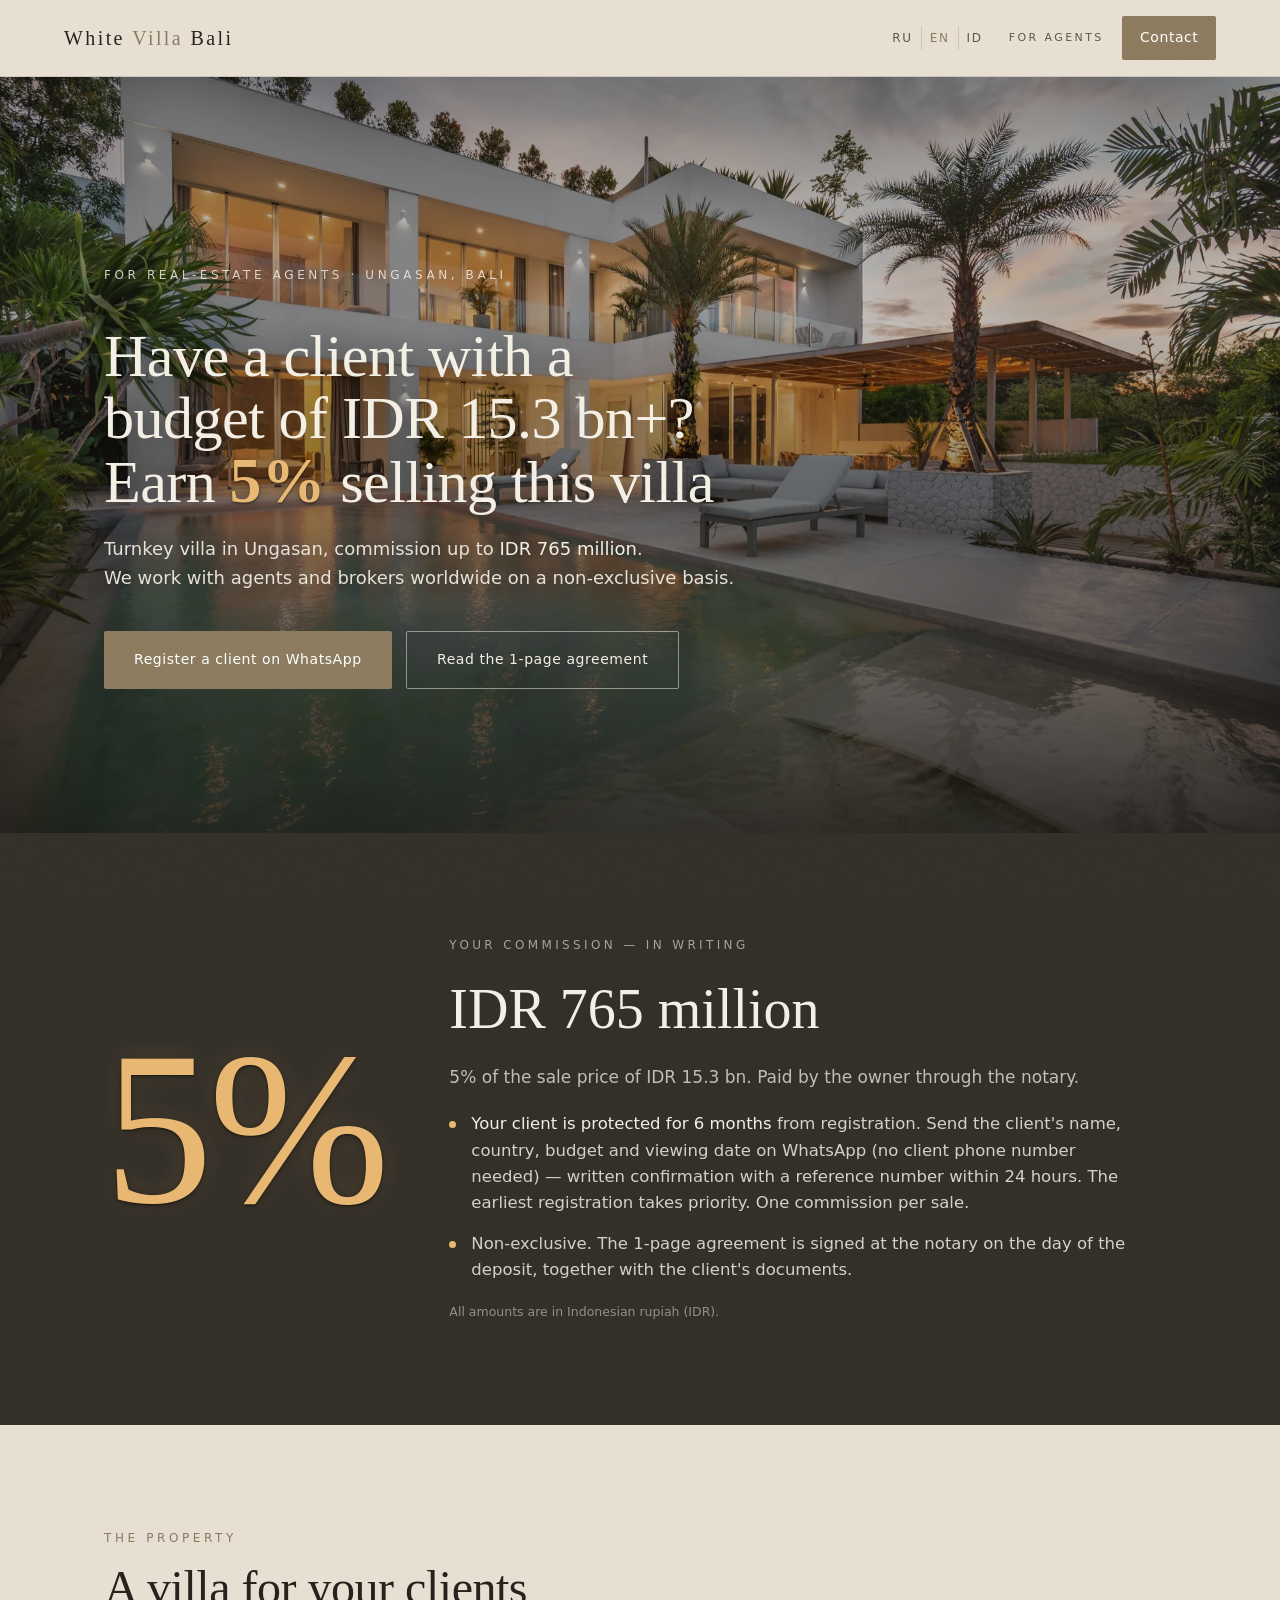
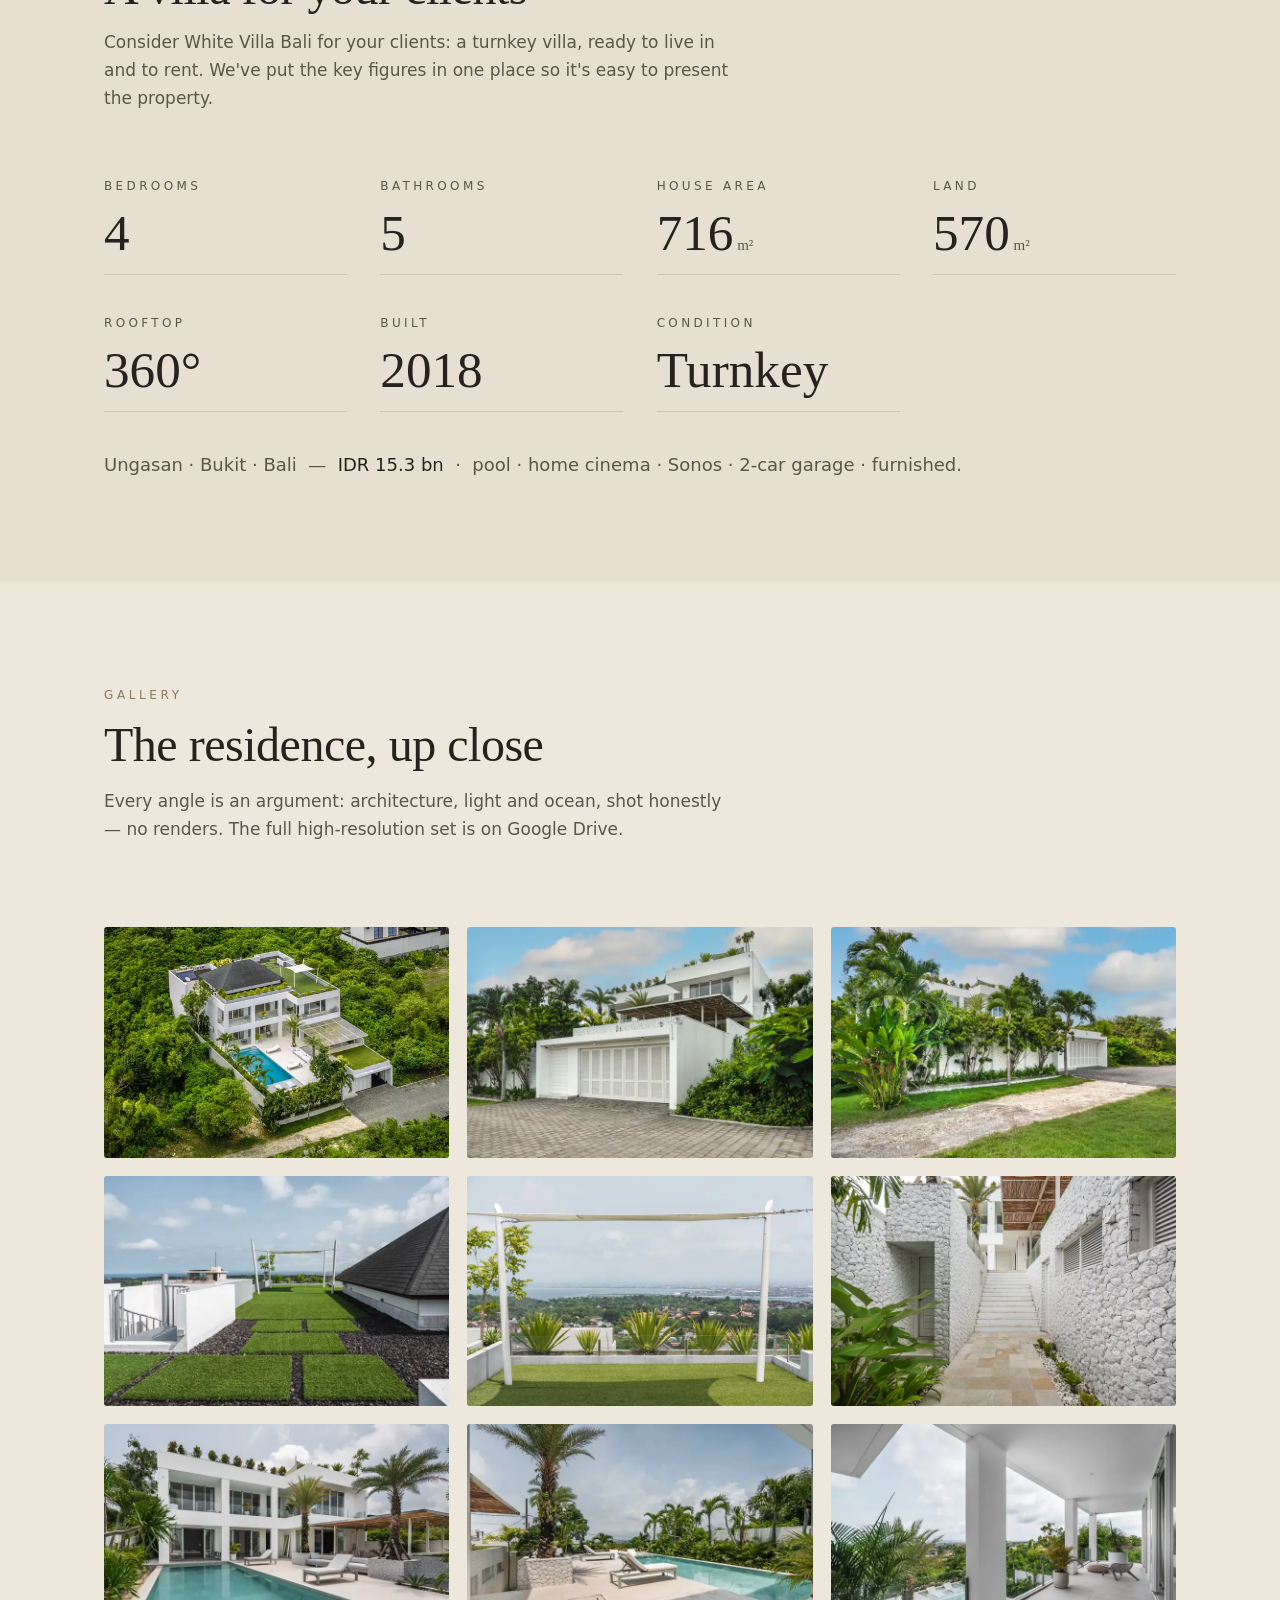
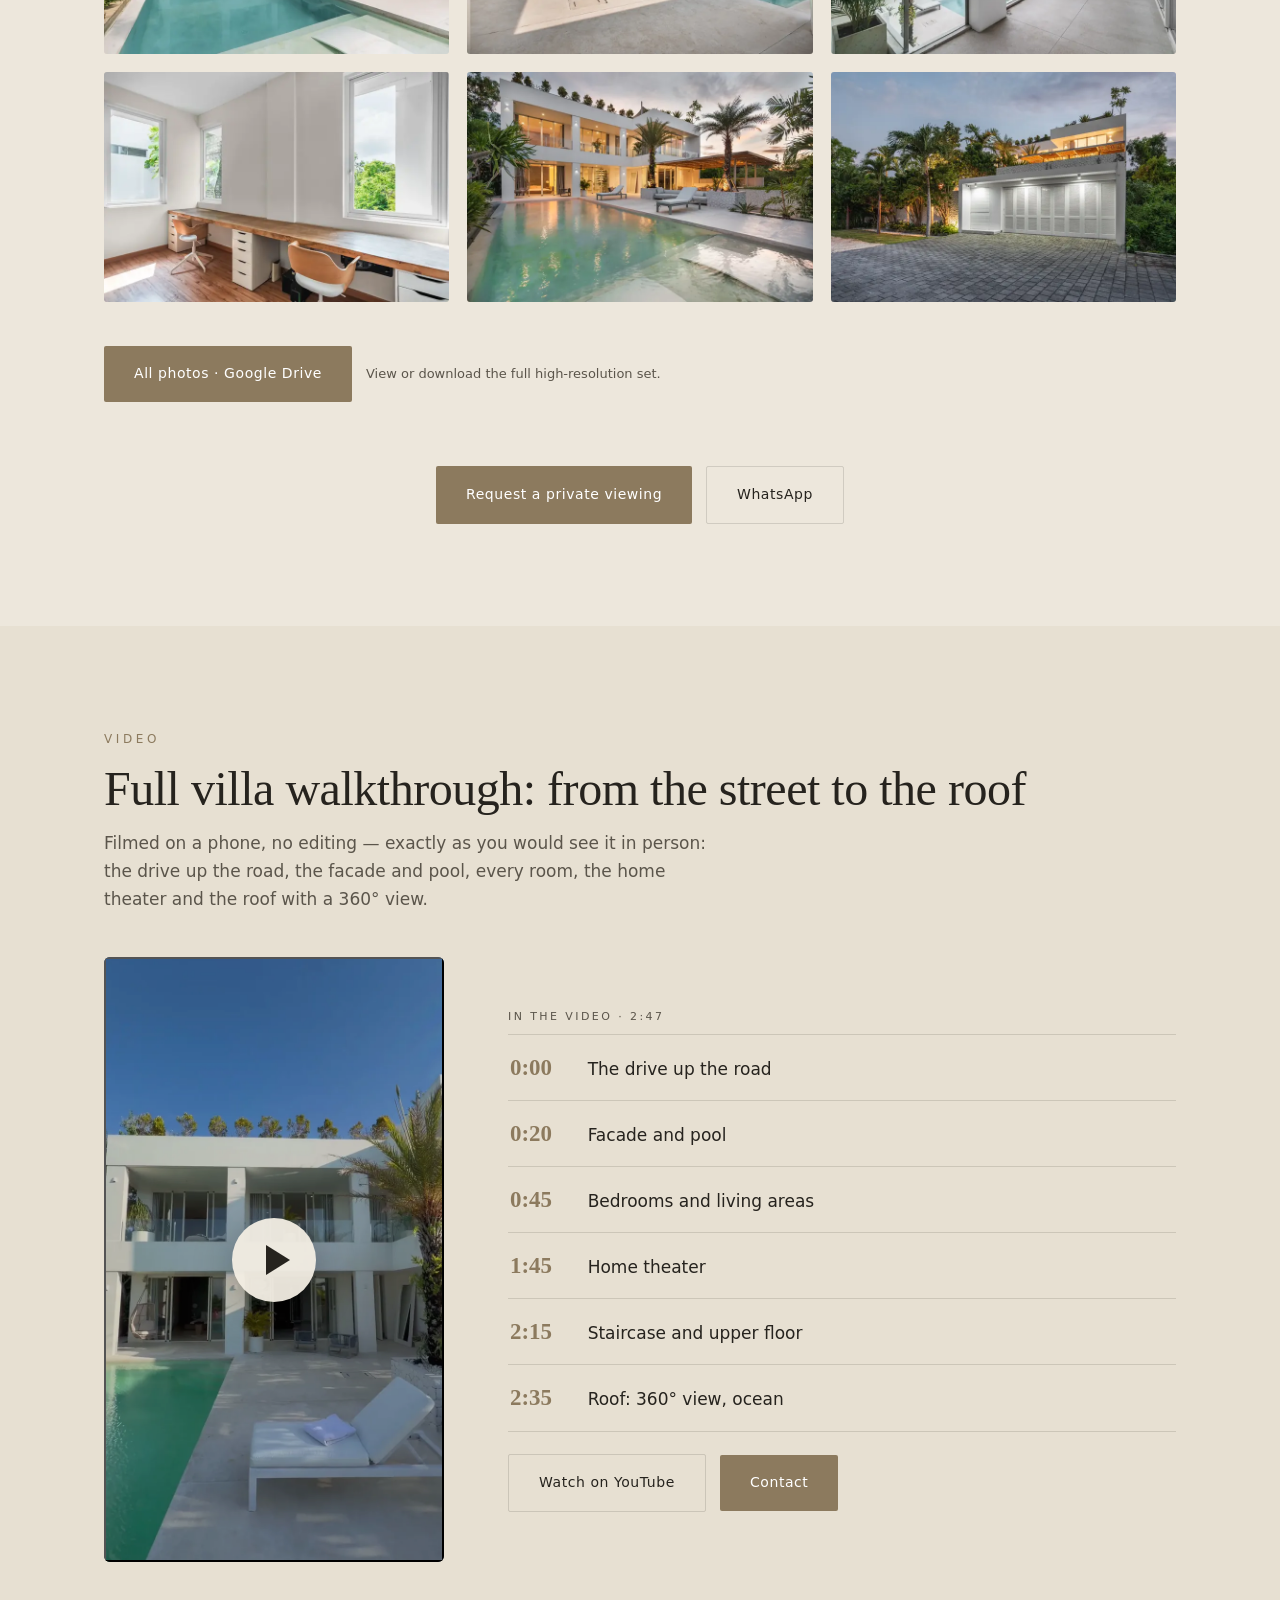
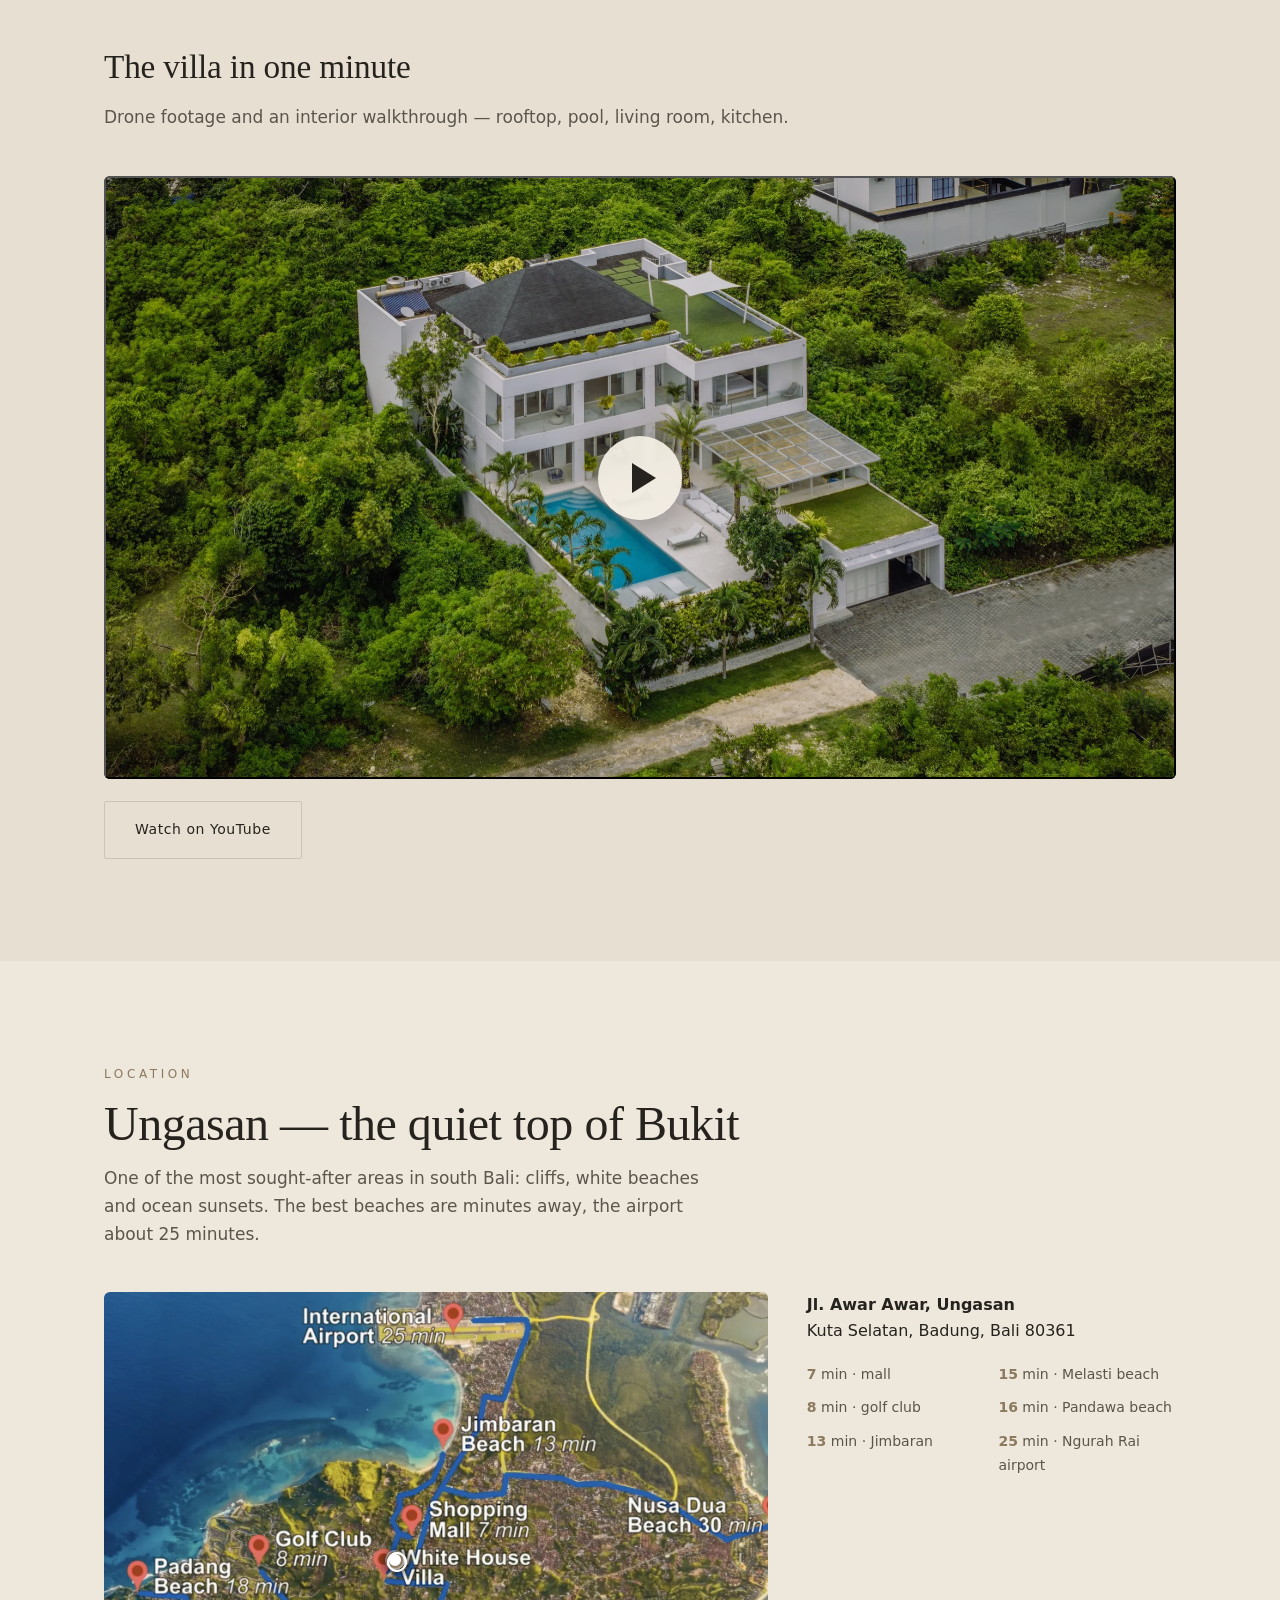
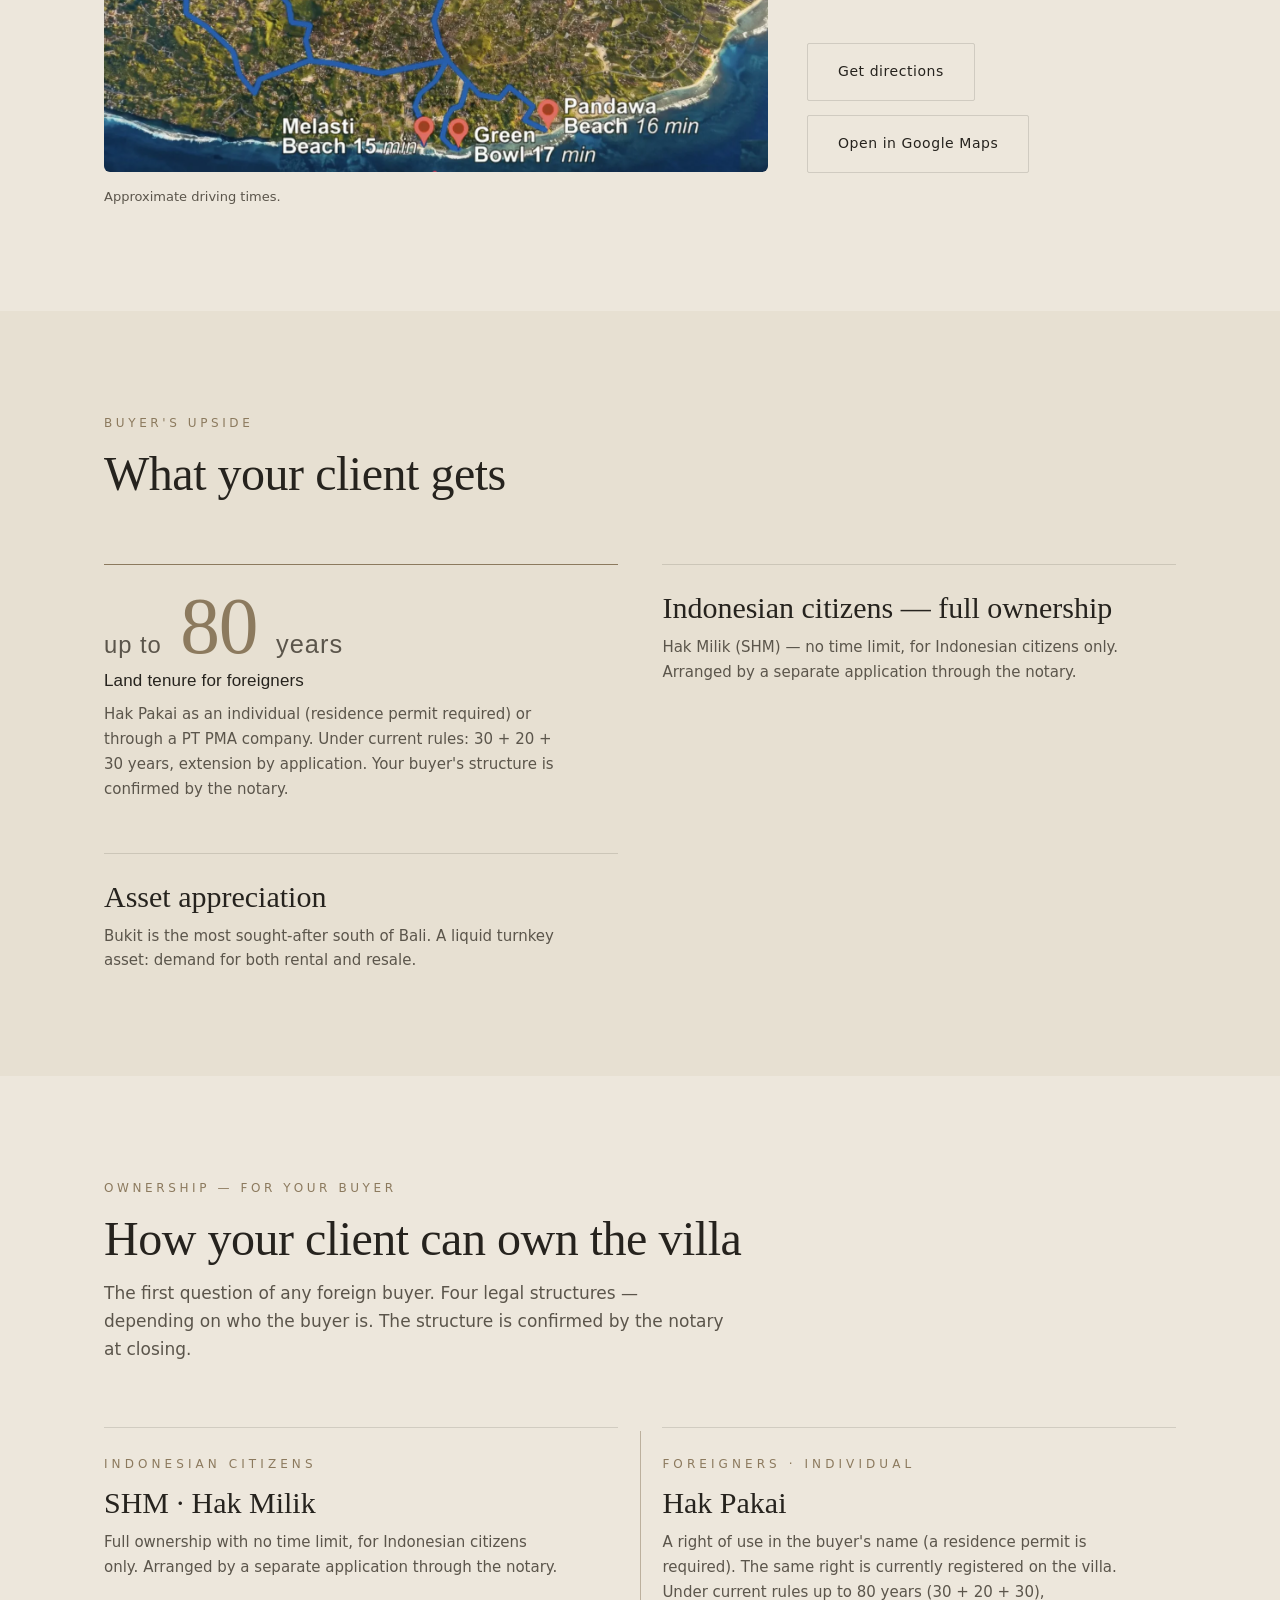
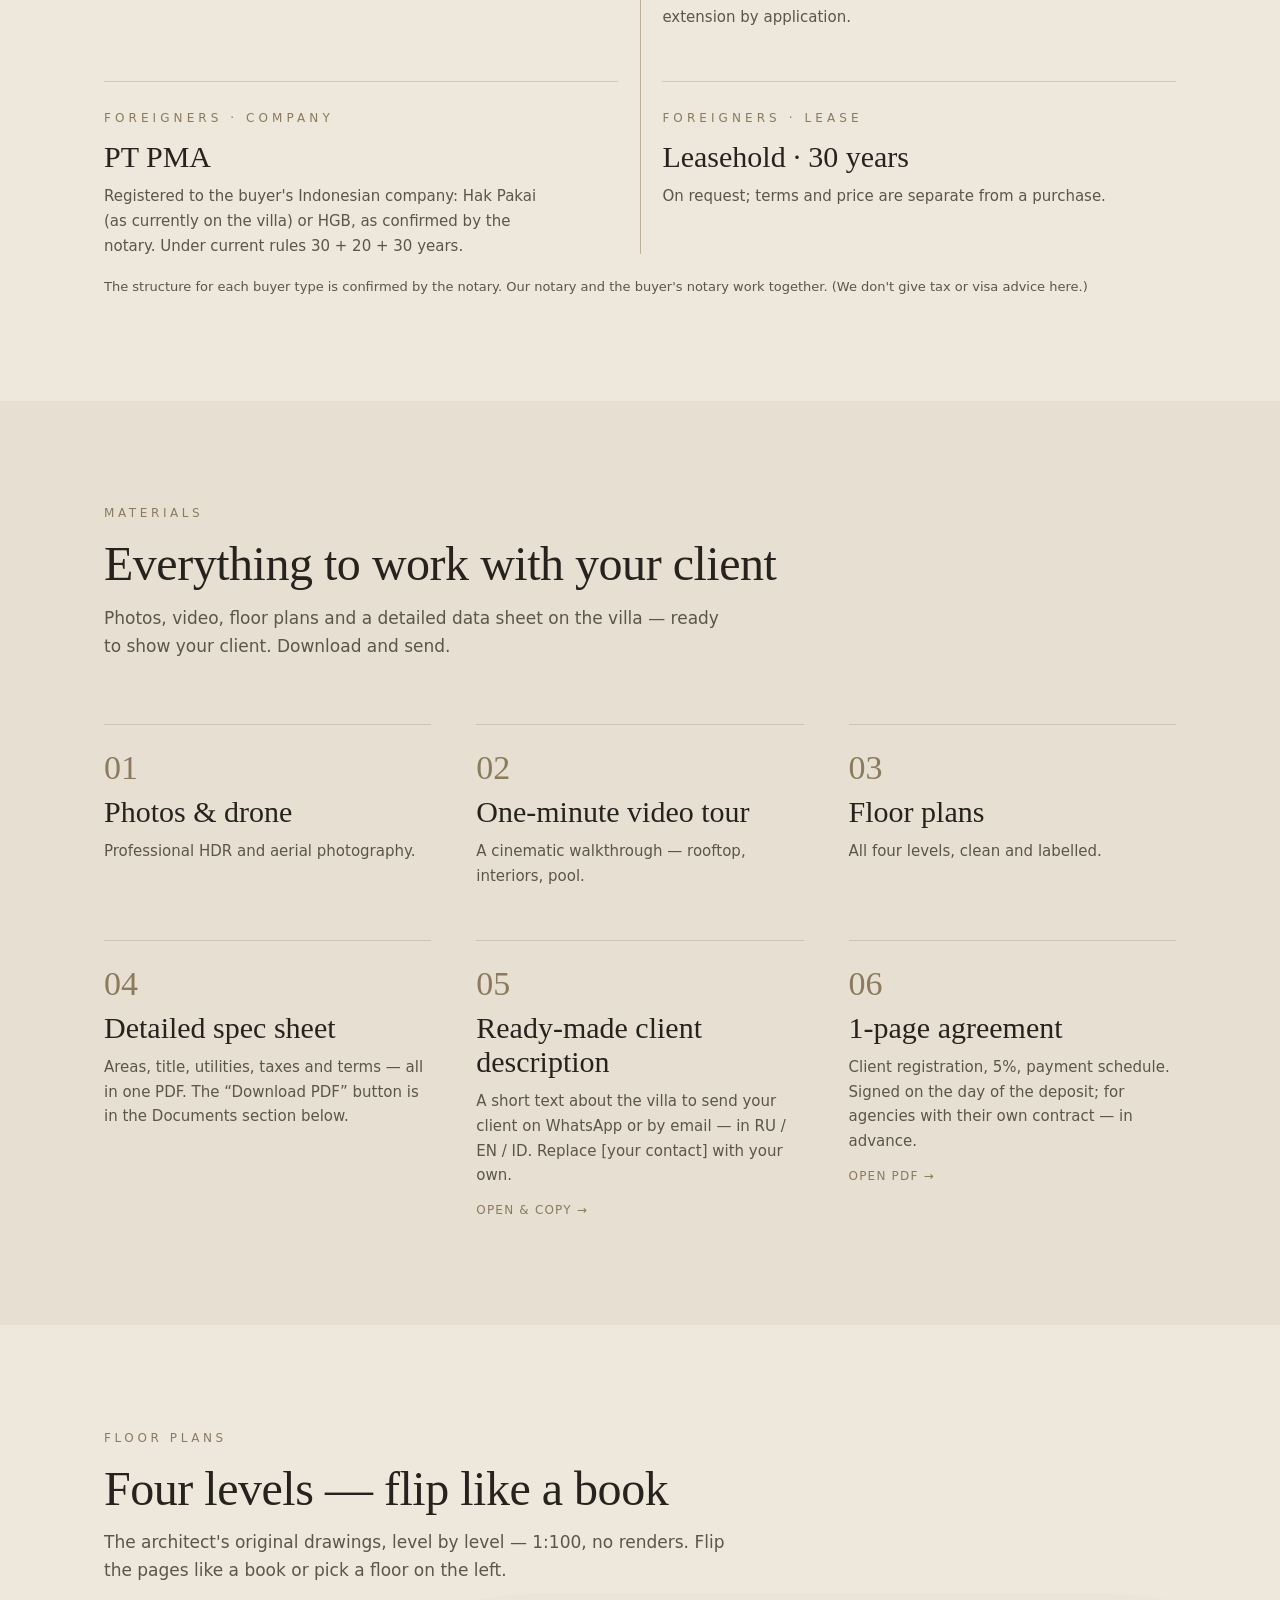
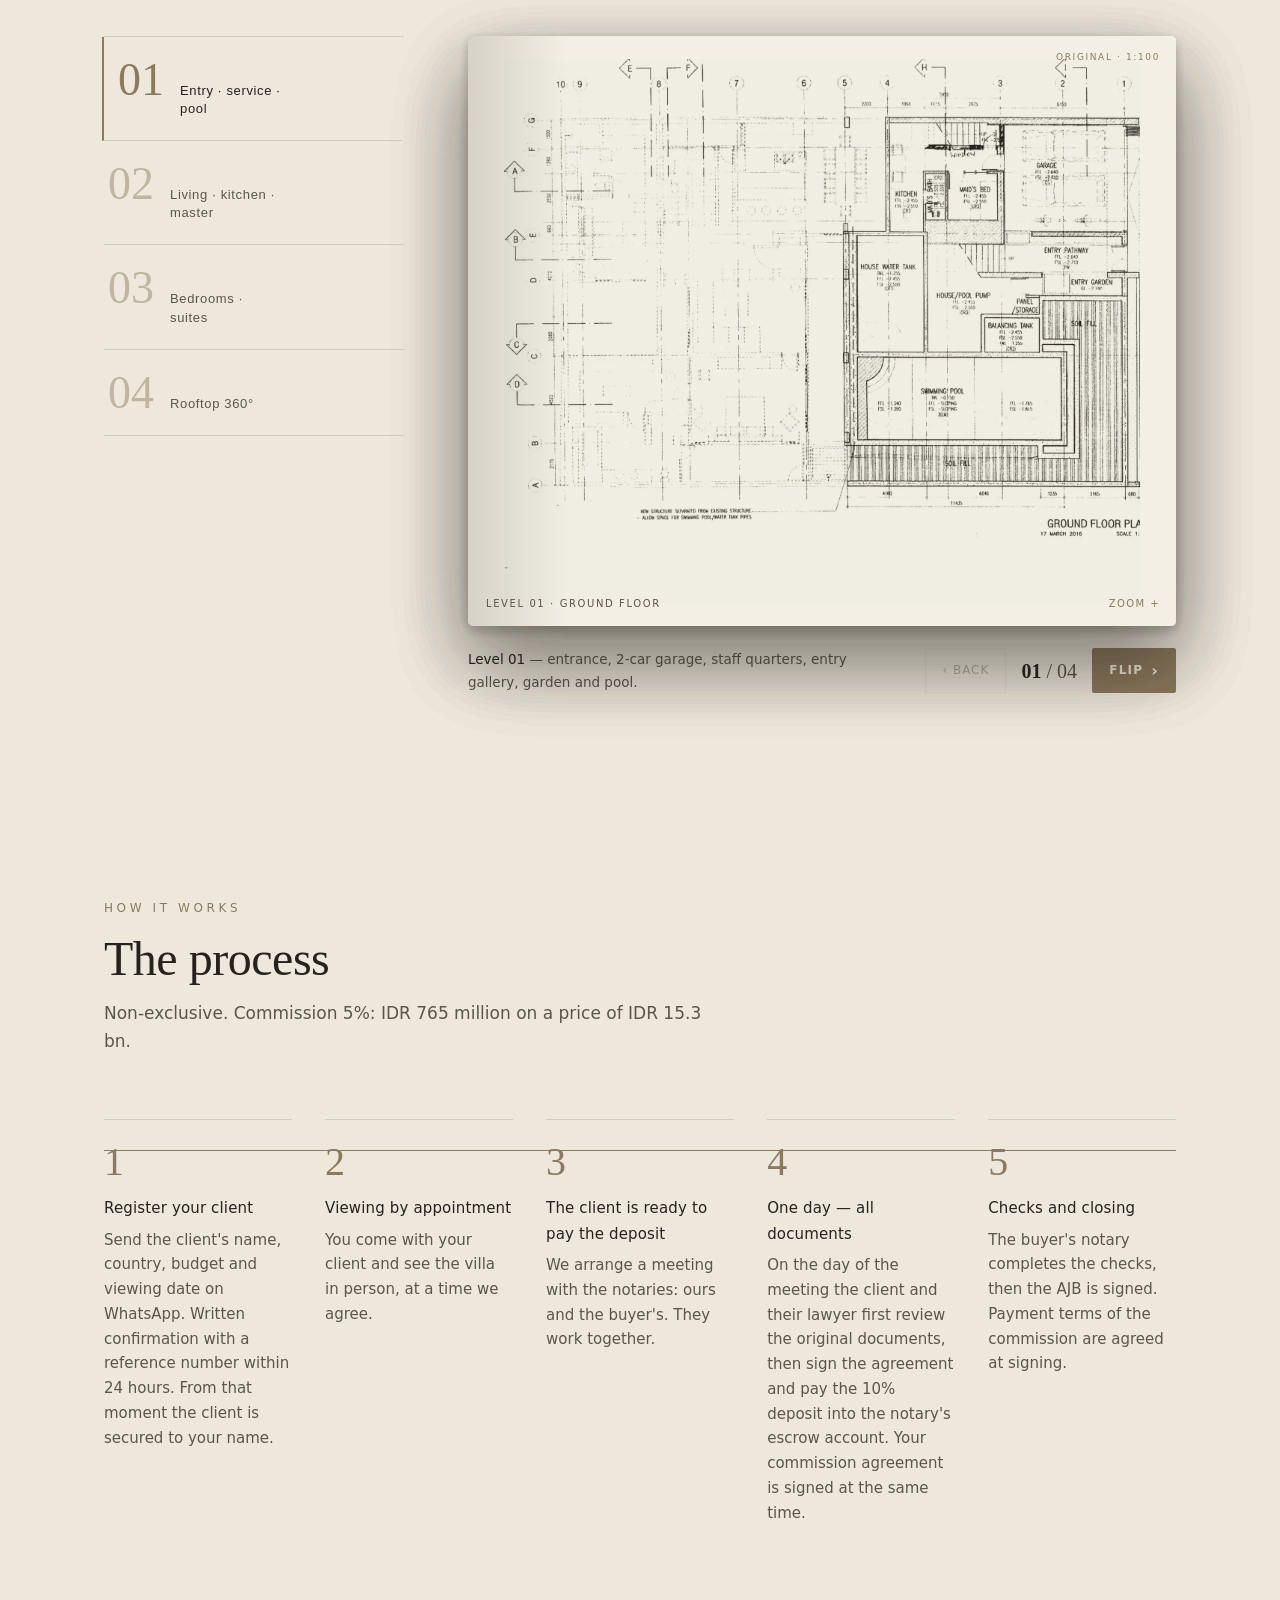
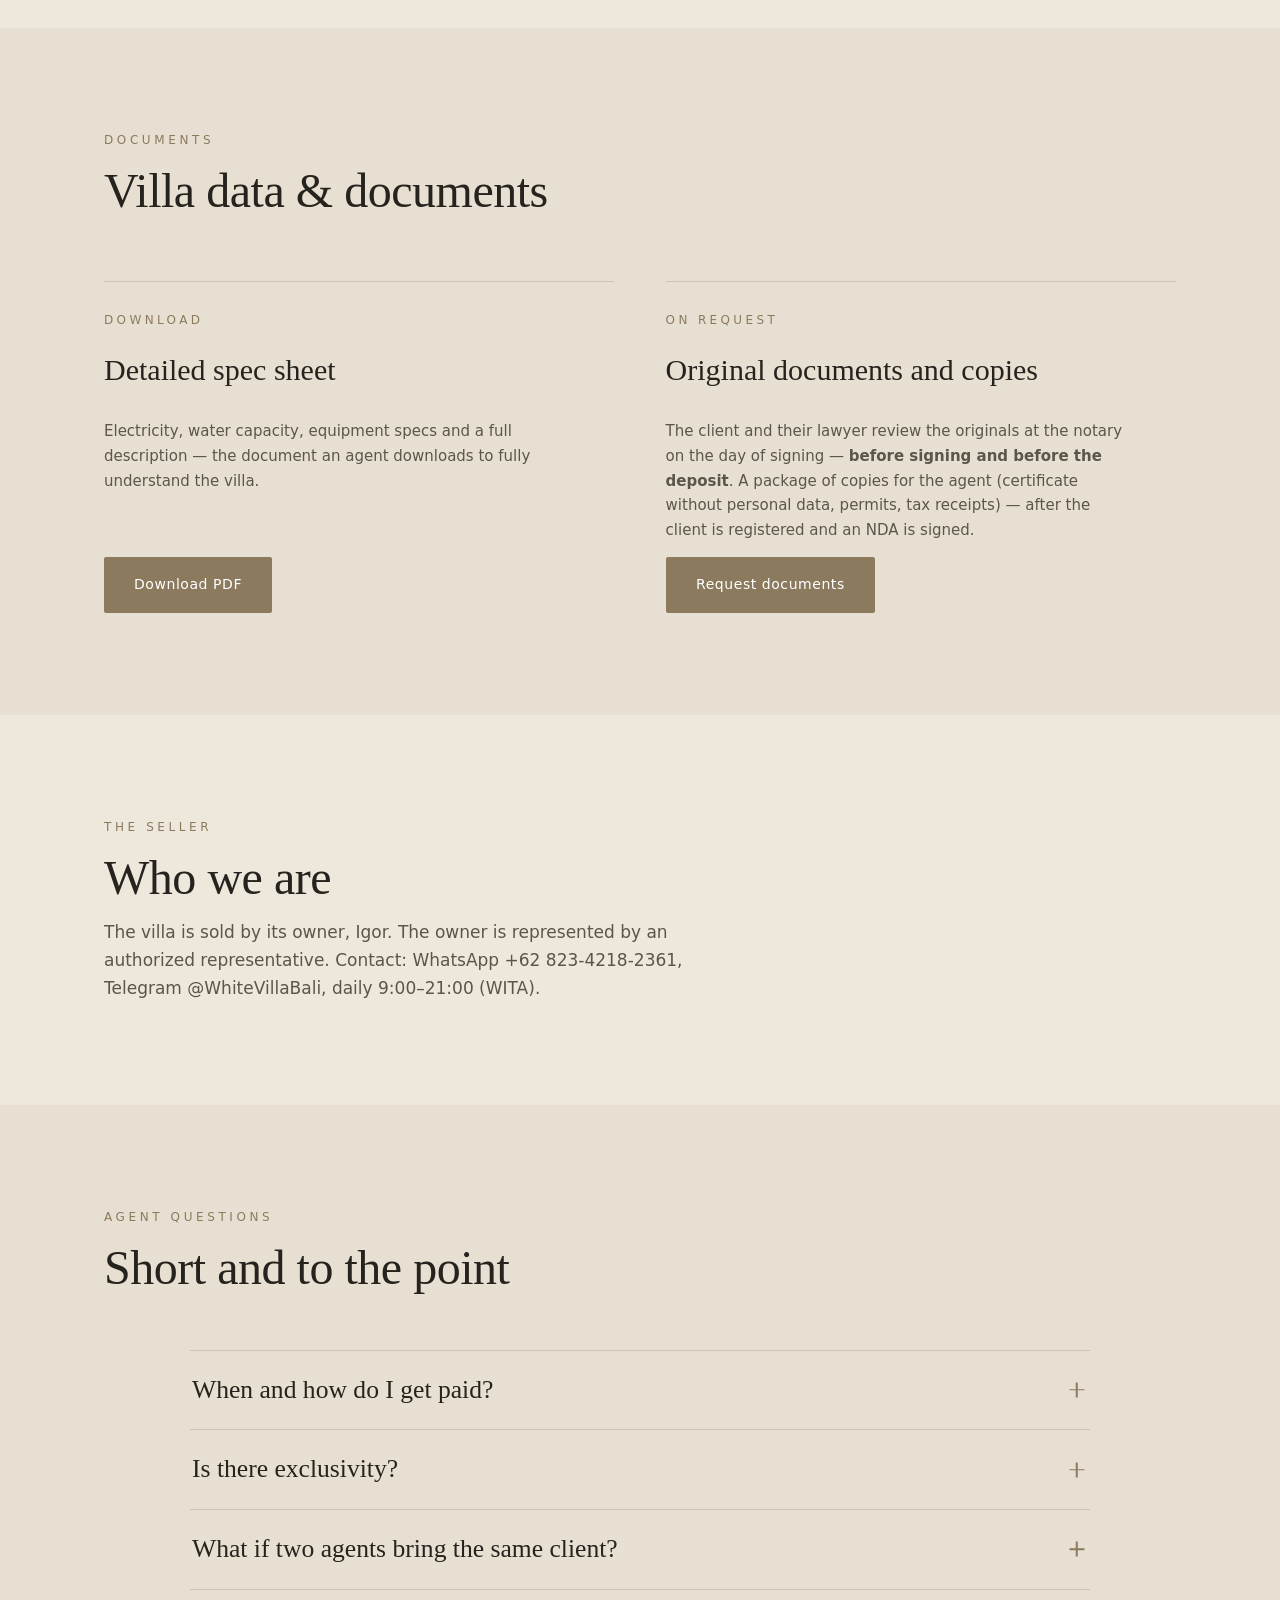
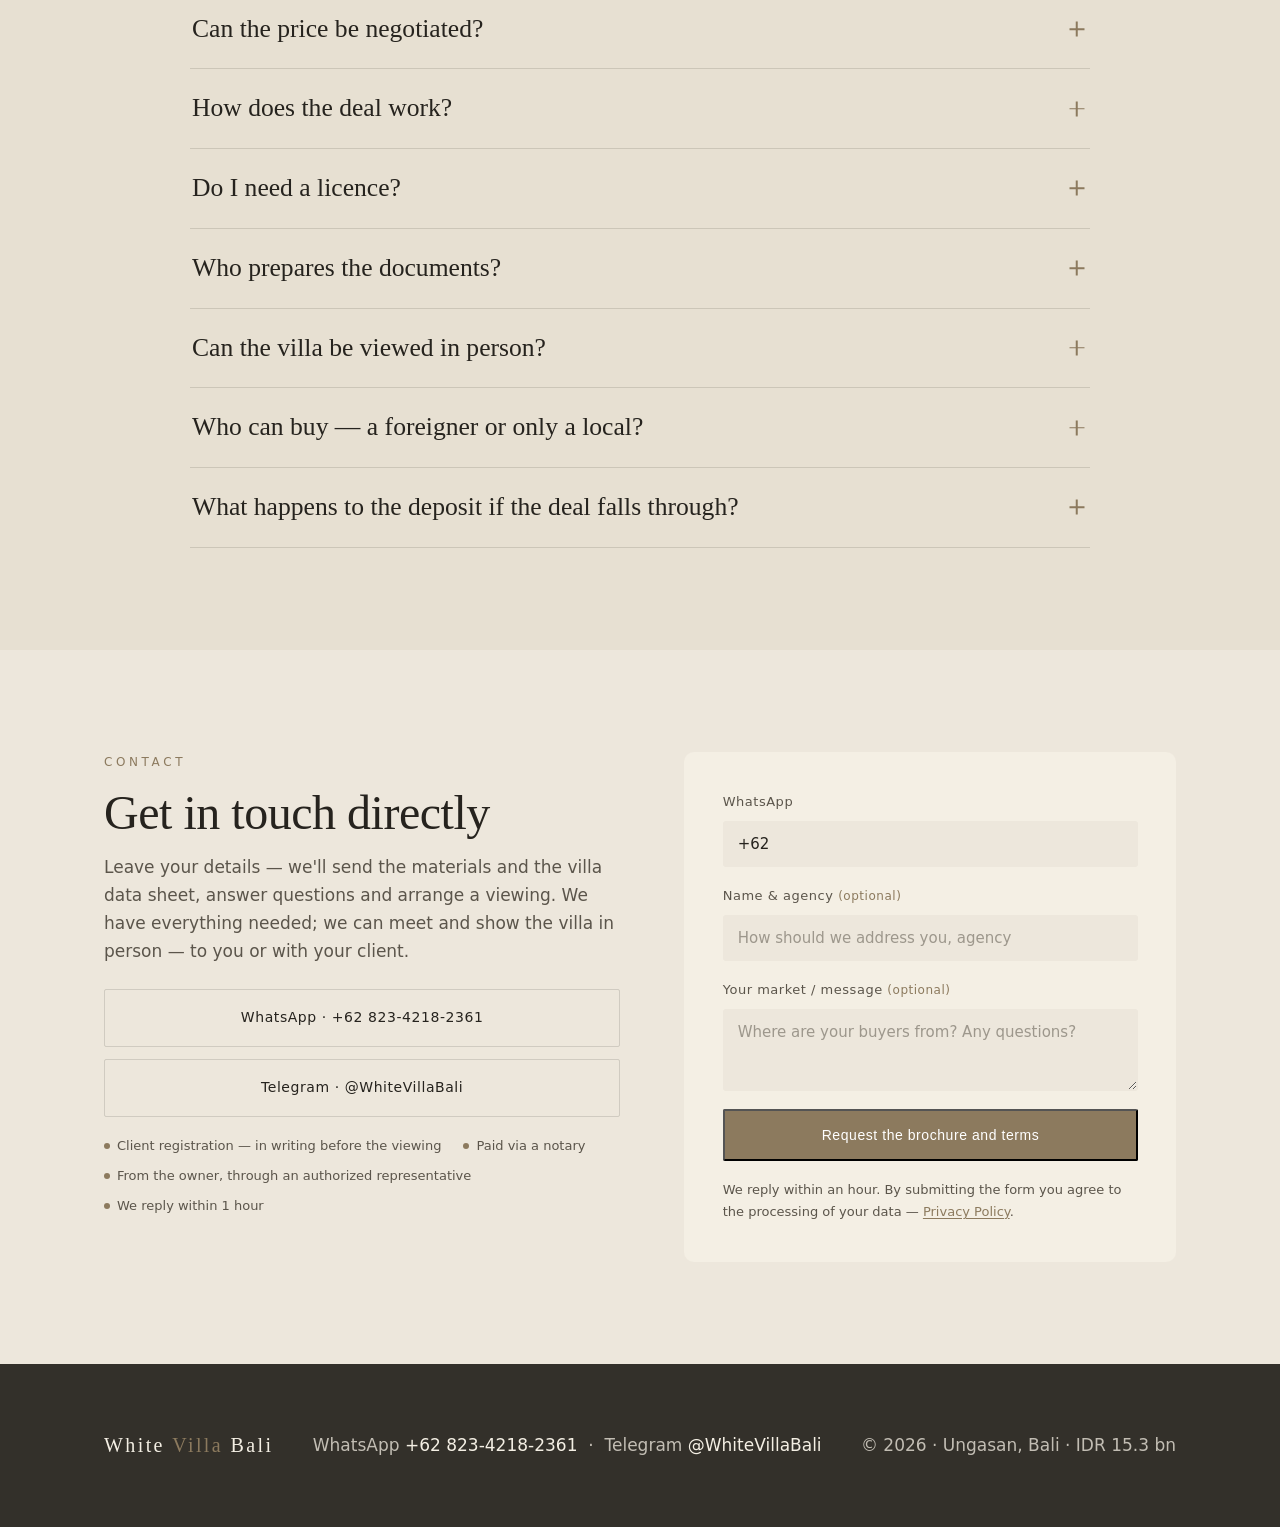
==== index.html @ 6b591502 "Add files via upload" ====
<!DOCTYPE html>
<html lang="en">
<head>
<meta charset="UTF-8" />
<meta name="viewport" content="width=device-width, initial-scale=1, viewport-fit=cover" />
<meta http-equiv="Content-Security-Policy" content="default-src 'self'; script-src 'self' 'unsafe-inline' https://cdn.jsdelivr.net https://www.googletagmanager.com https://mc.yandex.ru https://connect.facebook.net; style-src 'self' 'unsafe-inline' https://fonts.googleapis.com https://cdn.jsdelivr.net; font-src 'self' https://fonts.gstatic.com; img-src 'self' data: https:; connect-src 'self' https://mc.yandex.ru https://mc.yandex.com wss://mc.yandex.ru wss://mc.yandex.com https://*.google-analytics.com https://*.analytics.google.com https://analytics.google.com https://www.google.com https://www.googletagmanager.com https://www.facebook.com https://wvb-relay.vercel.app; frame-src https://www.youtube-nocookie.com https://mc.yandex.ru https://mc.yandex.com; base-uri 'self'; form-action 'self'; object-src 'none'" />
<meta name="referrer" content="strict-origin-when-cross-origin" />
<title>White Villa Bali · for agents · 5% commission</title>
<meta name="description" content="Turnkey 4-bedroom villa in Ungasan, Bali — IDR 15.3 bn. 5% commission = IDR 765 million, paid by the owner through the notary. Register your client on WhatsApp — written confirmation within 24 hours." />
<link rel="canonical" href="https://partner.whitevillabali.com/" />
<meta name="yandex-verification" content="a71eadc0da280c7f" />
<meta property="og:type" content="website" />
<meta property="og:site_name" content="White Villa Bali" />
<meta property="og:title" content="White Villa Bali · for agents · 5% commission" />
<meta property="og:description" content="Turnkey 4-bedroom villa in Ungasan, Bali — IDR 15.3 bn. 5% commission = IDR 765 million, paid by the owner through the notary. Register your client on WhatsApp — written confirmation within 24 hours." />
<meta property="og:image" content="https://partner.whitevillabali.com/assets/img/og-agents-en.jpg" />
<meta property="og:image:width" content="1200" />
<meta property="og:image:height" content="630" />
<meta property="og:locale" content="en_US" />
<meta property="og:url" content="https://partner.whitevillabali.com/" />
<meta name="theme-color" content="#26231E" />
<link rel="icon" type="image/png" sizes="32x32" href="/assets/img/favicon.png?v=20260622" />
<link rel="apple-touch-icon" href="/assets/img/apple-touch-icon.png?v=20260622" />
<link rel="preconnect" href="https://fonts.googleapis.com" />
<link rel="preconnect" href="https://fonts.gstatic.com" crossorigin />
<link href="https://fonts.googleapis.com/css2?family=Cormorant:wght@300;400;500&family=Work+Sans:wght@300;400;500&display=swap" rel="stylesheet" />
<link rel="stylesheet" href="/assets/css/style.css?v=20260624d" />
<link rel="stylesheet" href="https://cdn.jsdelivr.net/npm/intl-tel-input@23.8.0/build/css/intlTelInput.min.css" integrity="sha384-15PvEpDxKSzR+s0B7c+AAR5NxVUcF3z4EZ3bcceaDtYOZ86fzY7jpZMd0li/upRS" crossorigin="anonymous" />
<script src="https://cdn.jsdelivr.net/npm/intl-tel-input@23.8.0/build/js/intlTelInput.min.js" integrity="sha384-+xPvRWtN0ducJOKisU1x3fti8rlWtMouPf9eL+gVjk0mThDa9urC+Oov1gAGiX+u" crossorigin="anonymous"></script>
<style>
  /* ===== Agents page — built on the site's Bali Stone tokens ===== */
  .ag-top{position:sticky;top:0;z-index:40;display:flex;align-items:center;justify-content:space-between;
    padding:16px var(--pad);background:rgba(231,224,210,.86);backdrop-filter:blur(10px);border-bottom:1px solid var(--line)}
  .ag-brand{font-family:"Cormorant",serif;font-size:20px;letter-spacing:.12em;color:var(--ink);text-decoration:none}
  .ag-brand b{color:var(--accent);font-weight:500}
  .ag-tag{font-size:11px;letter-spacing:.22em;text-transform:uppercase;color:var(--ink-soft)}
  .ag-top .btn{padding:10px 18px;min-height:0}

  /* hero */
  .ag-hero{position:relative;min-height:clamp(560px,84vh,820px);display:flex;align-items:flex-end;overflow:hidden}
  .ag-hero__img{position:absolute;inset:0}
  .ag-hero__img img{width:100%;height:100%;object-fit:cover}
  .ag-hero__veil{position:absolute;inset:0;background:linear-gradient(180deg,rgba(18,15,11,.40) 0%,rgba(18,15,11,.26) 32%,rgba(18,15,11,.60) 70%,rgba(18,15,11,.82) 100%)}
  .ag-hero__in{position:relative;max-width:var(--maxw);width:100%;margin:0 auto;padding:0 var(--pad) clamp(40px,6vw,72px)}
  .ag-hero h1{font-family:"Cormorant",serif;font-weight:400;color:var(--hero-ink);line-height:1.02;
    font-size:clamp(38px,6.4vw,86px);margin:.18em 0 .34em;letter-spacing:-.01em;text-shadow:0 2px 30px rgba(0,0,0,.5)}
  .ag-hero h1 em{font-style:normal;color:var(--accent);font-weight:500}
  .ag-hero__sub{color:rgba(244,239,228,.92);max-width:42ch;font-size:clamp(15px,1.5vw,18px);line-height:1.6;
    text-shadow:0 1px 18px rgba(0,0,0,.4)}
  .ag-hero__sub b{color:var(--hero-ink);font-weight:500}
  .ag-cta{display:flex;gap:14px;flex-wrap:wrap;margin-top:clamp(26px,3vw,38px)}

  /* section heads */
  .ag-head{max-width:var(--maxw);margin:0 auto;padding:0 var(--pad)}
  .ag-h2{font-family:"Cormorant",serif;font-weight:400;font-size:clamp(28px,3.8vw,48px);color:var(--ink);
    line-height:1.08;margin:.3em 0 0}
  .ag-lead{color:var(--ink-soft);max-width:60ch;font-size:clamp(15px,1.4vw,17px);line-height:1.6;margin-top:14px}

  /* commission feature */
  .ag-comm{background:var(--primary);color:var(--hero-ink)}
  .ag-comm .wrap{display:grid;grid-template-columns:auto 1fr;gap:clamp(26px,5vw,72px);align-items:center}
  .ag-comm__num{font-family:"Cormorant",serif;font-weight:500;color:#E8B873;
    font-size:clamp(110px,17vw,230px);line-height:.86;letter-spacing:-.02em;
    text-shadow:0 1px 2px rgba(0,0,0,.55),0 2px 14px rgba(0,0,0,.45),0 0 22px rgba(214,160,94,.3)}
  .ag-comm__k{font-size:11px;letter-spacing:.26em;text-transform:uppercase;color:rgba(244,239,228,.6)}
  .ag-comm__big{font-family:"Cormorant",serif;font-size:clamp(30px,4.4vw,56px);margin:.12em 0 .1em;color:var(--hero-ink)}
  .ag-comm__sub{color:rgba(244,239,228,.74);max-width:46ch;line-height:1.6;font-size:clamp(14px,1.4vw,17px)}
  .ag-comm__sub b{color:var(--accent)}

  /* spec — editorial stat row (no boxes, only hairlines) */
  .ag-spec{display:grid;grid-template-columns:repeat(4,1fr);gap:clamp(26px,3vw,46px) clamp(22px,2.6vw,44px);
    margin-top:clamp(40px,5vw,64px);background:none;border:0}
  .ag-spec div{background:none;padding:0 0 16px;border-bottom:1px solid var(--line)}
  .ag-spec dt{font-size:11px;letter-spacing:.2em;text-transform:uppercase;color:var(--ink-soft)}
  .ag-spec dd{font-family:"Cormorant",serif;font-weight:300;font-size:clamp(34px,4vw,54px);color:var(--ink);margin:10px 0 0;line-height:1}
  .ag-spec dd small{font-size:15px;color:var(--ink-soft)}
  .ag-price{margin-top:clamp(26px,3vw,40px);font-size:clamp(15px,1.5vw,18px);color:var(--ink-soft);line-height:1.65}
  .ag-price b{color:var(--ink);font-weight:500}
  .ag-grid--3{grid-template-columns:repeat(3,1fr)}
  .ag-comm__num,.ag-comm__big,.ag-spec dd,.ag-price,.ag-loc__near,.ag-step .s,.ag-card .n{font-variant-numeric:tabular-nums}

  /* gallery / video / location */
  .ag-gallery{display:grid;grid-template-columns:repeat(4,1fr);gap:10px;margin-top:clamp(28px,4vw,44px)}
  .ag-gallery img{width:100%;aspect-ratio:4/3;object-fit:cover;border-radius:4px;display:block}
  .ag-video{position:relative;display:block;margin-top:clamp(28px,4vw,44px);border-radius:6px;overflow:hidden;aspect-ratio:16/9}
  .ag-video img{width:100%;height:100%;object-fit:cover;display:block}
  .ag-video iframe{width:100%;height:100%;display:block;border:0}
  .ag-video__play{position:absolute;inset:0;display:flex;align-items:center;justify-content:center;background:rgba(18,15,11,.18);transition:background .3s}
  .ag-video:hover .ag-video__play{background:rgba(18,15,11,.32)}
  .ag-video__play>span{width:84px;height:84px;border-radius:50%;background:rgba(244,239,228,.94);display:flex;align-items:center;justify-content:center;box-shadow:0 10px 40px rgba(0,0,0,.3)}
  .ag-video__play>span::after{content:"";border-left:24px solid var(--ink);border-top:15px solid transparent;border-bottom:15px solid transparent;margin-left:7px}
  .ag-loc{display:grid;grid-template-columns:1.5fr 1fr;gap:clamp(20px,3vw,40px);margin-top:clamp(28px,4vw,44px);align-items:stretch}
  .ag-loc__map{border-radius:6px;overflow:hidden;min-height:280px}
  .ag-loc__map img{width:100%;height:100%;object-fit:cover;display:block}
  .ag-loc__info{display:flex;flex-direction:column;gap:14px}
  .ag-loc__near{list-style:none;padding:0;margin:0;columns:2;font-size:14px;color:var(--ink-soft)}
  .ag-loc__near li{padding:5px 0}
  .ag-loc__near b{color:var(--accent);font-weight:600}
  .ag-drive{display:flex;gap:14px;flex-wrap:wrap;margin-top:22px;align-items:center}
  .ag-drive .hint{font-size:13px;color:var(--ink-soft)}

  /* why / kit cards — borderless editorial (hairline top-rule + air) */
  .ag-grid{display:grid;grid-template-columns:repeat(2,1fr);gap:clamp(30px,4vw,56px) clamp(28px,3.5vw,52px);margin-top:clamp(40px,5vw,64px)}
  .ag-card{background:none;border:0;border-top:1px solid var(--line);border-radius:0;padding:clamp(20px,2.2vw,26px) 0 0}
  .ag-card h3{font-family:"Cormorant",serif;font-weight:400;font-size:clamp(22px,2.4vw,30px);color:var(--ink);margin:0 0 10px;line-height:1.12;transition:color .25s ease-out}
  .ag-card p{color:var(--ink-soft);line-height:1.65;font-size:15px;margin:0;max-width:48ch}
  .ag-card .n{font-family:"Cormorant",serif;font-weight:300;color:var(--accent);font-size:34px;line-height:1;display:block;margin-bottom:10px}
  .ag-card .who{display:block;font-size:11px;letter-spacing:.2em;text-transform:uppercase;color:var(--accent);margin-bottom:12px}

  /* steps — numbered editorial row (no gridline box) */
  .ag-steps{display:grid;grid-template-columns:repeat(5,1fr);gap:clamp(22px,2.6vw,40px);background:none;border:0;
    margin-top:clamp(40px,5vw,64px)}
  .ag-step{background:none;padding:clamp(18px,2vw,22px) 0 0;border-top:1px solid var(--line)}
  .ag-step .s{font-family:"Cormorant",serif;font-weight:300;color:var(--accent);font-size:clamp(30px,3.4vw,40px);line-height:1}
  .ag-step h4{font-size:15px;margin:14px 0 6px;color:var(--ink);font-weight:500;letter-spacing:.01em}
  .ag-step p{font-size:13.5px;color:var(--ink-soft);line-height:1.6;margin:0}

  /* documents — light, no heavy boxes */
  .ag-docs{display:grid;grid-template-columns:1fr 1fr;gap:clamp(30px,4vw,60px);margin-top:clamp(40px,5vw,64px)}
  .ag-doc{background:none;border:0;border-top:1px solid var(--line);border-radius:0;padding:clamp(20px,2.4vw,28px) 0 0;display:flex;flex-direction:column;gap:14px;align-items:flex-start}
  .ag-doc h3{font-family:"Cormorant",serif;font-weight:400;font-size:clamp(22px,2.4vw,30px);color:var(--ink);margin:0}
  .ag-doc p{color:var(--ink-soft);line-height:1.65;font-size:15px;margin:0;flex:1}
  .ag-doc .pill{align-self:flex-start;font-size:11px;letter-spacing:.2em;text-transform:uppercase;color:var(--accent)}
  .ag-doc .btn[disabled]{opacity:.45;pointer-events:none}

  /* contact */
  .ag-contact .wrap{display:grid;grid-template-columns:1.05fr 1fr;gap:clamp(30px,5vw,72px);align-items:start}
  .ag-direct{display:flex;flex-direction:column;gap:12px;margin-top:24px}
  .ag-form{background:var(--paper);border:0;border-radius:10px;padding:clamp(26px,3vw,40px);
    display:flex;flex-direction:column;gap:18px}
  .ag-note{font-size:13px;color:var(--ink-soft)}

  /* footer */
  .ag-ft{background:var(--primary);color:rgba(244,239,228,.74);padding:clamp(40px,5vw,64px) 0}
  .ag-ft .wrap{display:flex;justify-content:space-between;gap:24px;flex-wrap:wrap;align-items:center}
  .ag-ft a{color:var(--hero-ink);text-decoration:none;border-bottom:1px solid transparent}
  .ag-ft a:hover{border-color:var(--accent)}

  /* thank-you popup */
  .ag-pop{position:fixed;inset:0;z-index:120;display:flex;align-items:center;justify-content:center;
    background:rgba(20,17,13,.55);backdrop-filter:blur(6px);opacity:0;visibility:hidden;transition:.4s}
  .ag-pop.is-open{opacity:1;visibility:visible}
  .ag-pop__card{background:var(--paper);border:1px solid var(--line);border-radius:8px;max-width:430px;width:calc(100% - 40px);
    padding:clamp(34px,5vw,48px) clamp(26px,4vw,40px);text-align:center;box-shadow:0 34px 90px rgba(38,35,30,.4)}
  .ag-pop__ic{width:60px;height:60px;border-radius:50%;background:var(--accent);color:#fff;display:flex;align-items:center;
    justify-content:center;margin:0 auto 18px;font-size:26px}
  .ag-pop h3{font-family:"Cormorant",serif;font-weight:500;font-size:28px;color:var(--ink);margin:0 0 8px}
  .ag-pop p{color:var(--ink-soft);line-height:1.55;margin:0 0 22px}

  /* client-description modal */
  .ag-modal{position:fixed;inset:0;z-index:130;display:flex;align-items:center;justify-content:center;
    background:rgba(20,17,13,.6);backdrop-filter:blur(6px);opacity:0;visibility:hidden;transition:.35s;padding:20px}
  .ag-modal.is-open{opacity:1;visibility:visible}
  .ag-modal__card{background:var(--paper);border:1px solid var(--line);border-radius:10px;max-width:680px;width:100%;
    max-height:88vh;overflow:auto;padding:clamp(26px,3.4vw,40px);position:relative;box-shadow:0 34px 90px rgba(38,35,30,.42)}
  .ag-modal__x{position:absolute;top:12px;right:16px;background:none;border:0;font-size:30px;line-height:1;color:var(--ink-soft);cursor:pointer}
  .ag-modal__card h3{font-family:"Cormorant",serif;font-weight:500;font-size:clamp(24px,3vw,32px);color:var(--ink);margin:0 0 6px}
  .ag-modal__hint{color:var(--ink-soft);font-size:14px;line-height:1.55;margin:0 0 20px}
  .ag-desc{border:1px solid var(--line);border-radius:6px;margin-bottom:16px;overflow:hidden}
  .ag-desc__h{display:flex;align-items:center;justify-content:space-between;gap:12px;padding:10px 14px;background:rgba(140,122,94,.08);border-bottom:1px solid var(--line)}
  .ag-desc__h span{font-size:12px;letter-spacing:.12em;text-transform:uppercase;color:var(--ink-soft)}
  .ag-desc__h .btn{padding:7px 14px;min-height:0;font-size:12px}
  .ag-desc__t{font-family:"Work Sans",sans-serif;font-size:13.5px;line-height:1.62;color:var(--ink);white-space:pre-wrap;
    margin:0;padding:14px 16px;background:var(--paper)}
  .ag-card[data-open]{cursor:pointer;transition:transform .25s ease-out}
  .ag-card[data-open]:hover{transform:translateY(-3px)}
  .ag-card[data-open]:hover h3{color:var(--accent)}
  .ag-card .open-cue{display:inline-block;margin-top:12px;font-size:12px;letter-spacing:.1em;text-transform:uppercase;color:var(--accent)}

  @media(max-width:860px){
    .ag-comm .wrap{grid-template-columns:1fr;gap:18px}
    .ag-spec{grid-template-columns:repeat(2,1fr)}
    .ag-grid{grid-template-columns:1fr!important}
    .ag-own::before,.ag-own::after{display:none}  /* vertical dividers make sense only in the 3-col desktop layout */
    .ag-gallery{grid-template-columns:repeat(2,1fr)}
    .ag-loc{grid-template-columns:1fr}
    .ag-loc__near{columns:1}
    .ag-steps{grid-template-columns:1fr}
    .ag-docs{grid-template-columns:1fr}
    .ag-contact .wrap{grid-template-columns:1fr}
    .ag-cta .btn,.ag-direct .btn{width:100%}
    .ag-top .ag-tag{display:none}
  }

  /* ════════ UPGRADE PACK ════════ */
  /* — section rhythm: −1/3 vs buyer site — */
  .section{padding:clamp(64px,8vw,112px) 0}

  /* — hero "5%" — readable over the photo — */
  .ag-hero h1 em{font-style:normal;color:#E8B873;font-weight:600;font-size:1.06em;letter-spacing:.005em;
    text-shadow:0 1px 2px rgba(0,0,0,.55),0 2px 14px rgba(0,0,0,.45),0 0 22px rgba(214,160,94,.3)}

  /* — typography normalization (no more "dancing" text) — */
  .section__title{font-family:"Cormorant",Georgia,serif;font-weight:400;font-size:clamp(28px,3.8vw,48px);line-height:1.08;letter-spacing:-.01em;color:var(--ink);max-width:none;margin:.3em 0 0}
  .section__lead{font-size:clamp(15px,1.4vw,17px);line-height:1.65;color:var(--ink-soft);font-weight:400;max-width:58ch;margin-top:16px}
  .ag-comm__k,.ag-card .who,.ag-doc .pill,.ag-spec dt{font-size:12px;font-weight:500;letter-spacing:.28em;text-transform:uppercase}
  .ag-lead{line-height:1.65;max-width:58ch}
  .ag-comm__sub,.ag-hero__sub{line-height:1.65}
  .ag-comm__big,.ag-pop h3,.ag-modal__card h3{font-weight:400}
  .ag-card h3{line-height:1.14}
  .ag-doc h3{margin:0 0 10px}
  .ag-comm__num{font-weight:300}
  .ag-step p{font-size:15px;line-height:1.65}
  .ag-doc p{max-width:48ch}

  /* — section CTA row (gallery bottom etc.) — */
  .sec__cta{display:flex;gap:14px;justify-content:center;flex-wrap:wrap;margin-top:clamp(40px,6vw,64px)}

  /* — location: bigger map + animated villa pin — */
  .ag-loc{grid-template-columns:1.8fr 1fr}
  .ag-loc__map{position:relative;min-height:clamp(320px,40vw,480px)}
  .ag-loc__here{position:absolute;left:43.8%;top:55.7%;width:16px;height:16px;margin:-8px 0 0 -8px;border-radius:50%;background:#fff;border:2px solid var(--accent);box-shadow:0 0 0 2px rgba(255,255,255,.55),0 3px 14px rgba(0,0,0,.65);z-index:3}
  .ag-loc__here::before,.ag-loc__here::after{content:"";position:absolute;left:50%;top:50%;width:16px;height:16px;margin:-8px 0 0 -8px;border-radius:50%;border:2px solid #fff;box-shadow:0 0 10px rgba(0,0,0,.45);animation:aghereping 2.6s var(--ease,ease-out) infinite}
  .ag-loc__here::after{animation-delay:1.3s}
  @keyframes aghereping{0%{transform:scale(1);opacity:.9}70%,100%{transform:scale(5);opacity:0}}

  /* — steps: animated connecting line — */
  .ag-steps{position:relative}
  .ag-steps::before,.ag-steps::after{content:"";position:absolute;pointer-events:none;left:0;right:0;top:calc(clamp(18px,2vw,22px) + .5em);height:1px}
  .ag-steps::before{background:var(--line)}
  .ag-steps::after{background:var(--accent);transform-origin:left center;transform:scaleX(0);transition:transform 760ms cubic-bezier(.22,.61,.36,1)}
  .ag-steps.is-drawn::after{transform:scaleX(1)}
  /* steps stay fully visible; only the connecting bronze line animates (no hidden content) */

  /* — phone intl-tel-input fit — */
  .field .iti{width:100%}
  .field .iti__tel-input{width:100%}
  .iti__dropdown-content{font-family:inherit}

  /* — floor plans (magazine flip-book), ported from buyer site — */
  .pln__grid{display:grid;grid-template-columns:300px 1fr;gap:clamp(30px,5vw,72px);margin-top:clamp(36px,4vw,56px);align-items:start}
  .pln__levels{display:flex;flex-direction:column;border-top:1px solid var(--line)}
  .pln__level{display:flex;align-items:baseline;gap:16px;width:100%;text-align:left;background:none;border:0;border-bottom:1px solid var(--line);padding:22px 4px;cursor:pointer;color:var(--ink-soft);transition:color .35s var(--ease,ease-out),padding .35s var(--ease,ease-out)}
  .pln__level:hover{color:var(--ink);padding-left:10px}
  .pln__num{font-family:"Cormorant",serif;font-size:46px;font-weight:300;line-height:.9;color:var(--accent);opacity:.45;transition:opacity .35s}
  .pln__name{font-size:13px;letter-spacing:.05em;line-height:1.4;max-width:15ch}
  .pln__level.is-active{color:var(--ink);padding-left:14px;border-left:2px solid var(--accent);margin-left:-2px}
  .pln__level.is-active .pln__num{opacity:1}
  .pln__stage{position:relative}
  .pln__mag{position:relative;width:100%;aspect-ratio:1.2;perspective:2600px}
  .pln__page{position:absolute;inset:0;transform-origin:left center;backface-visibility:hidden;border-radius:5px;overflow:hidden;background:var(--paper);box-shadow:0 34px 80px rgba(38,35,30,.18),0 4px 14px rgba(38,35,30,.07);transition:transform .9s cubic-bezier(.3,.74,.24,1),box-shadow .9s}
  .pln__page.flipped{transform:rotateY(-176deg);box-shadow:0 34px 80px rgba(38,35,30,.05)}
  .pln__tag,.pln__cap,.pln__zoomhint,.pln__planimg{-webkit-backface-visibility:hidden;backface-visibility:hidden}
  .pln__cap,.pln__tag,.pln__zoomhint{opacity:0;transition:opacity .35s ease}
  .pln__page.is-current .pln__cap,.pln__page.is-current .pln__tag,.pln__page.is-current .pln__zoomhint{opacity:1}
  .pln__page::after{content:"";position:absolute;inset:0;pointer-events:none;background:linear-gradient(90deg,rgba(38,35,30,.14) 0%,rgba(38,35,30,0) 14%)}
  .pln__page.is-plan{display:flex;align-items:center;justify-content:center;padding:clamp(14px,1.8vw,26px)}
  .pln__planimg{max-width:100%;max-height:100%;object-fit:contain;cursor:zoom-in}
  .pln__tag{position:absolute;top:14px;right:16px;z-index:2;font-size:9px;letter-spacing:.18em;text-transform:uppercase;color:var(--accent);opacity:.7}
  .pln__cap{position:absolute;left:18px;bottom:14px;z-index:2;font-size:10px;letter-spacing:.16em;text-transform:uppercase;color:var(--ink-soft)}
  .pln__zoomhint{position:absolute;right:16px;bottom:14px;z-index:2;font-size:10px;letter-spacing:.14em;text-transform:uppercase;color:var(--accent);opacity:.75;pointer-events:none}
  .pln__bar{display:flex;align-items:center;justify-content:space-between;gap:24px;margin-top:22px}
  .pln__leadcap{font-size:13.5px;line-height:1.7;color:var(--ink-soft);max-width:46ch}
  .pln__leadcap b{color:var(--ink);font-weight:500}
  .pln__pager{display:flex;align-items:center;gap:14px;flex:none}
  .pln__pager button{display:inline-flex;align-items:center;gap:8px;background:none;border:1px solid var(--line);border-radius:2px;padding:11px 16px;font:inherit;font-size:12px;letter-spacing:.08em;text-transform:uppercase;color:var(--ink);cursor:pointer;transition:.3s}
  .pln__pager button:hover{background:var(--accent);border-color:var(--accent);color:var(--hero-ink)}
  .pln__pager button[disabled]{opacity:.3;pointer-events:none}
  .pln__count{font-family:"Cormorant",serif;font-size:20px;color:var(--ink-soft);min-width:58px;text-align:center}
  .pln__count b{color:var(--ink)}
  .pln__pager .pln__next{background:var(--accent);border-color:var(--accent);color:var(--hero-ink);font-weight:600;letter-spacing:.1em;animation:plnPulse 2.6s ease-out infinite}
  .pln__pager .pln__next:hover{background:var(--primary);border-color:var(--primary);color:var(--hero-ink);animation:none}
  .pln__pager .pln__next .pln__arw{display:inline-block;font-size:16px;line-height:0;animation:plnNudge 1.5s ease-in-out infinite}
  .pln__pager .pln__next[disabled],.pln__pager .pln__next[disabled] .pln__arw{animation:none}
  @keyframes plnNudge{0%,55%,100%{transform:translateX(0)}28%{transform:translateX(6px)}}
  @keyframes plnPulse{0%{box-shadow:0 0 0 0 rgba(140,122,94,.55)}70%{box-shadow:0 0 0 13px rgba(140,122,94,0)}100%{box-shadow:0 0 0 0 rgba(140,122,94,0)}}
  .pln__zoom{position:fixed;inset:0;z-index:90;display:none;align-items:center;justify-content:center;background:rgba(18,15,11,.92);padding:clamp(16px,4vw,48px);cursor:zoom-out}
  .pln__zoom.is-open{display:flex}
  .pln__zoom img{max-width:100%;max-height:100%;object-fit:contain;background:var(--paper);border-radius:4px;box-shadow:0 30px 90px rgba(0,0,0,.4)}
  .pln__zoom-x{position:absolute;top:18px;right:24px;background:none;border:0;color:var(--hero-ink);font-size:34px;line-height:1;cursor:pointer;opacity:.8;transition:opacity .3s}
  .pln__zoom-x:hover{opacity:1}

  @media (prefers-reduced-motion:reduce){
    .pln__page{transition:none!important}
    .pln__pager .pln__next,.pln__pager .pln__next .pln__arw{animation:none}
    .ag-steps::after{transition:none;transform:scaleX(1)}
    .ag-step{opacity:1;transform:none;transition:none}
  }

  @media(max-width:860px){
    .section{padding:clamp(40px,7.5vw,64px) 0}
    .ag-loc{grid-template-columns:1fr}
    .ag-loc__map{min-height:clamp(260px,56vw,360px)}
    .ag-steps::before,.ag-steps::after{left:calc(clamp(30px,3.4vw,40px) / 2);right:auto;top:0;bottom:0;width:1px;height:auto}
    .ag-steps::after{transform-origin:top center;transform:scaleY(0)}
    .ag-steps.is-drawn::after{transform:scaleY(1)}
    .ag-step{padding-left:clamp(30px,3.4vw,40px)}
    .ag-step .s{margin-left:calc(-1 * clamp(30px,3.4vw,40px))}
    .pln__grid{grid-template-columns:1fr;gap:24px}
    .pln__level{padding:16px 2px}
    .pln__num{font-size:32px}
    .pln__mag{aspect-ratio:auto;perspective:none;min-height:0}
    .pln__page.is-plan{position:relative;display:none;inset:auto;transform:none!important;opacity:1;padding:12px;border-radius:4px;box-shadow:0 16px 44px rgba(38,35,30,.14)}
    .pln__page.is-plan.is-current{display:block}
    .pln__page::after{display:none}
    .pln__planimg{width:100%;height:auto;max-width:100%;max-height:none}
    .pln__bar{flex-direction:column;align-items:stretch;gap:16px}
    .pln__pager{width:100%;justify-content:space-between}
  }

  /* ════════ BLOCK DIVERSITY (3 разных приёма подряд) ════════ */
  /* ① Выгода — крупные бронзовые цифры (count-up) */
  .ag-bens .ag-card--stat{border-top-color:var(--accent)}
  .ag-bignum{display:block;font-family:"Cormorant",serif;font-weight:300;color:var(--accent);font-size:clamp(48px,6.2vw,88px);line-height:.9;letter-spacing:-.015em;margin-bottom:8px;font-variant-numeric:tabular-nums}
  .ag-bignum b{font-weight:300;font-style:normal}
  .ag-bignum em{font-style:normal;font-size:.32em;color:var(--ink-soft);font-family:"Work Sans",sans-serif;letter-spacing:.04em}
  .ag-bignum .pfx{font-style:normal;font-size:.30em;color:var(--ink-soft);font-family:"Work Sans",sans-serif;letter-spacing:.04em;vertical-align:baseline}
  .ag-card--stat h3{font-family:"Work Sans",sans-serif;font-weight:500;font-size:clamp(15px,1.4vw,17px);color:var(--ink);letter-spacing:.01em;line-height:1.3}

  /* ② Оформление — вертикальные линии-разделители рисуются (сравнение) */
  .ag-own{position:relative}
  .ag-own::before,.ag-own::after{content:"";position:absolute;top:4px;bottom:4px;width:1px;background:var(--accent);opacity:.5;transform:scaleY(0);transform-origin:top;transition:transform .85s cubic-bezier(.22,.61,.36,1)}
  .ag-own::before{left:33.33%}
  .ag-own::after{left:66.66%;transition-delay:.16s}
  .ag-own.is-drawn::before,.ag-own.is-drawn::after{transform:scaleY(1)}
  .ag-own .who{transition:letter-spacing .5s ease}
  .ag-own.is-drawn .who{letter-spacing:.34em}

  /* ③ Материалы — интерактивный индекс (hover) */
  .ag-mat .ag-card{transition:transform .3s ease-out}
  .ag-mat .ag-card .n{transition:transform .3s ease-out,color .3s ease-out;transform-origin:left center}
  .ag-mat .ag-card h3{position:relative;display:inline-block}
  .ag-mat .ag-card h3::after{content:"";position:absolute;left:0;right:0;bottom:-4px;height:1px;background:var(--accent);transform:scaleX(0);transform-origin:left;transition:transform .35s ease-out}
  .ag-mat .ag-card:hover{transform:translateY(-4px)}
  .ag-mat .ag-card:hover .n{transform:scale(1.12);color:var(--ink)}
  .ag-mat .ag-card:hover h3::after{transform:scaleX(1)}

  @media (prefers-reduced-motion:reduce){
    .ag-own::before,.ag-own::after{transition:none;transform:scaleY(1)}
    .ag-mat .ag-card,.ag-mat .ag-card .n,.ag-mat .ag-card h3::after{transition:none}
  }

  /* ════════ CONVERSION: FAQ агентов + строка доверия + плавающий WhatsApp ════════ */
  .ag-faq{max-width:900px;margin:clamp(34px,5vw,56px) auto 0}
  .ag-faq__item{border-top:1px solid var(--line)}
  .ag-faq__item:last-child{border-bottom:1px solid var(--line)}
  .ag-faq__q{display:flex;justify-content:space-between;align-items:center;gap:24px;width:100%;text-align:left;background:none;border:0;cursor:pointer;padding:24px 2px;font-family:"Cormorant",Georgia,serif;font-weight:400;font-size:clamp(19px,2vw,26px);color:var(--ink);line-height:1.2;transition:color .25s ease}
  .ag-faq__q:hover{color:var(--accent)}
  .ag-faq__ic{flex:none;width:22px;height:22px;position:relative}
  .ag-faq__ic::before,.ag-faq__ic::after{content:"";position:absolute;left:50%;top:50%;width:15px;height:1.5px;background:var(--accent);transform:translate(-50%,-50%);transition:transform .3s ease}
  .ag-faq__ic::after{transform:translate(-50%,-50%) rotate(90deg)}
  .ag-faq__item.is-open .ag-faq__ic::after{transform:translate(-50%,-50%) rotate(0)}
  .ag-faq__a{overflow:hidden;max-height:0;transition:max-height .45s ease}
  .ag-faq__a p{color:var(--ink-soft);line-height:1.7;font-size:15px;margin:0 2px 24px;max-width:66ch}

  /* строка доверия у формы */
  .ag-trustline{display:flex;flex-wrap:wrap;gap:8px 22px;margin-top:18px;font-size:13px;color:var(--ink-soft)}
  .ag-trustline span{display:inline-flex;align-items:center;gap:7px}
  .ag-trustline span::before{content:"";width:6px;height:6px;border-radius:50%;background:var(--accent);flex:none}

  /* плавающий WhatsApp (мобайл) */
  .ag-wa-fab{position:fixed;right:18px;bottom:18px;z-index:70;width:54px;height:54px;border-radius:50%;background:var(--accent);display:none;align-items:center;justify-content:center;box-shadow:0 8px 28px rgba(38,35,30,.34);transition:transform .25s ease}
  .ag-wa-fab:hover{transform:scale(1.07)}
  .ag-wa-fab svg{width:28px;height:28px;fill:var(--hero-ink)}
  @media(max-width:860px){ .ag-wa-fab{display:flex} }
  .ag-pop.is-open ~ .ag-wa-fab,.ag-modal.is-open ~ .ag-wa-fab{opacity:0;visibility:hidden}

  /* ════════ language switcher (RU / EN / ID) ════════ */
  .ag-top__r{display:flex;align-items:center;gap:clamp(10px,1.4vw,18px)}
  .ag-lang{display:inline-flex;align-items:center;flex:none}
  .ag-lang__b{background:none;border:0;cursor:pointer;font:inherit;font-size:12px;font-weight:500;
    letter-spacing:.14em;color:var(--ink-soft);padding:6px 8px;line-height:1;transition:color .2s ease}
  .ag-lang__b:hover{color:var(--ink)}
  .ag-lang__b.is-active{color:var(--accent)}
  .ag-lang__b+.ag-lang__b{border-left:1px solid var(--line)}
  @media(max-width:860px){
    .ag-top__r{gap:8px}
    .ag-lang__b{padding:6px 6px;font-size:11px;letter-spacing:.1em}
    .ag-top .btn{padding:9px 14px;font-size:12px}
  }
  @media(max-width:400px){ .ag-brand{font-size:17px;letter-spacing:.08em} }

  /* ════════ REBUILD 26.09: registration offer ════════ */
  .ag-hero__sub{max-width:56ch}
  .ag-hero .eyebrow{margin-bottom:clamp(22px,4.5vh,52px)}
  .ag-tour{display:grid;grid-template-columns:minmax(0,340px) minmax(0,1fr);gap:clamp(28px,5vw,72px);align-items:center;margin-top:clamp(28px,4vw,44px)}
  .ag-tour .ag-video{margin-top:0;aspect-ratio:9/16;width:100%;max-width:340px;background:#1b1813}
  .ag-tour__k{font-size:11px;letter-spacing:.22em;text-transform:uppercase;color:var(--ink-soft);margin-bottom:8px}
  .ag-chap{list-style:none;padding:0;margin:0 0 6px;border-top:1px solid var(--line)}
  .ag-chap li{border-bottom:1px solid var(--line)}
  .ag-chap button{display:flex;gap:18px;align-items:baseline;width:100%;padding:13px 2px;background:none;border:0;cursor:pointer;text-align:left;font:inherit;font-size:clamp(15px,1.4vw,17px);color:var(--ink);transition:color .25s,padding .25s}
  .ag-chap button:hover{color:var(--accent);padding-left:8px}
  .ag-chap button:focus-visible{outline:2px solid var(--accent);outline-offset:2px}
  .ag-chap b{font-family:"Cormorant",serif;font-size:1.35em;font-weight:600;color:var(--accent);min-width:2.6em;font-variant-numeric:tabular-nums}
  .ag-vid2{margin-top:clamp(48px,6vw,84px)}
  .ag-vid2__h{font-family:"Cormorant",serif;font-weight:400;font-size:clamp(24px,2.6vw,34px);color:var(--ink);letter-spacing:-.005em}
  .ag-vid2__p{color:var(--ink-soft);font-size:clamp(15px,1.4vw,17px);margin-top:8px}
  @media(max-width:760px){.ag-tour{grid-template-columns:1fr;gap:26px}.ag-tour .ag-video{max-width:min(100%,360px);margin:0 auto}}
  .ag-hero__in{padding-bottom:clamp(100px,16vh,190px)}
  .ag-hero h1{font-size:clamp(29px,4.7vw,66px);text-wrap:balance}
  .ag-h1s{display:block;font-family:"Work Sans",sans-serif;font-size:max(.28em,16px);font-weight:400;letter-spacing:.02em;line-height:1.3;color:rgba(244,239,228,.86);margin-top:.5em;text-shadow:0 1px 14px rgba(0,0,0,.5)}
  .ag-comm__big small{font-family:"Work Sans",sans-serif;font-size:.36em;color:rgba(244,239,228,.66);letter-spacing:.02em;margin-left:.3em;white-space:nowrap}
  .ag-comm__sub{max-width:60ch}
  .ag-comm__list{list-style:none;padding:0;margin:20px 0 0;display:grid;gap:14px;max-width:64ch}
  .ag-comm__list li{position:relative;padding-left:22px;color:rgba(244,239,228,.84);line-height:1.6;font-size:clamp(14px,1.35vw,16.5px)}
  .ag-comm__list li::before{content:"";position:absolute;left:0;top:.62em;width:7px;height:7px;border-radius:50%;background:#E8B873}
  .ag-comm__list b{color:var(--hero-ink);font-weight:500}
  .ag-comm__fine{margin-top:18px;font-size:12.5px;color:rgba(244,239,228,.5)}
  .ag-own--4::before{left:50%}
  .ag-own--4::after{display:none}
  .ag-mat a.ag-card{display:block;color:inherit;text-decoration:none;cursor:pointer;transition:transform .3s ease-out}
  .ag-card[data-agreement]:hover h3{color:var(--accent)}
  mark.todo{background:#ffe066;color:#3a2f00;padding:0 .2em;border-radius:2px;font-weight:600}
  .ag-note a{color:var(--accent);text-decoration:underline;text-underline-offset:2px}
  .ag-wa-fab{width:auto;height:54px;padding:0 20px 0 15px;gap:10px;border-radius:999px;color:var(--hero-ink);font-size:14px;font-weight:500;letter-spacing:.01em;text-decoration:none;white-space:nowrap}
  .ag-wa-fab svg{width:26px;height:26px;flex:none}
  @media(max-width:860px){ .ag-ft{padding-bottom:96px} }
  .ag-wa-fab{opacity:0;visibility:hidden;transform:translateY(12px);transition:opacity .3s ease,transform .3s ease,visibility .3s}
  .ag-wa-fab.is-shown{opacity:1;visibility:visible;transform:none}
  .ag-wa-fab.is-shown:hover{transform:scale(1.05)}
</style>

<!-- Yandex.Metrika counter -->
<script type="text/javascript">
    (function(m,e,t,r,i,k,a){
        m[i]=m[i]||function(){(m[i].a=m[i].a||[]).push(arguments)};
        m[i].l=1*new Date();
        for (var j = 0; j < document.scripts.length; j++) {if (document.scripts[j].src === r) { return; }}
        k=e.createElement(t),a=e.getElementsByTagName(t)[0],k.async=1,k.src=r,a.parentNode.insertBefore(k,a)
    })(window, document,'script','https://mc.yandex.ru/metrika/tag.js?id=110438288', 'ym');
    ym(110438288, 'init', {ssr:true, webvisor:true, clickmap:true, ecommerce:"dataLayer", referrer: document.referrer, url: location.href, accurateTrackBounce:true, trackLinks:true});
</script>
<noscript><div><img src="https://mc.yandex.ru/watch/110438288" style="position:absolute; left:-9999px;" alt="" /></div></noscript>
<!-- /Yandex.Metrika counter -->

<!-- Google Analytics 4 (gtag.js) -->
<script async src="https://www.googletagmanager.com/gtag/js?id=G-K122KWM1ML"></script>
<script>
  window.dataLayer = window.dataLayer || [];
  function gtag(){dataLayer.push(arguments);}
  gtag('js', new Date());
  gtag('config', 'G-K122KWM1ML');
</script>
<!-- /Google Analytics 4 -->

<!-- Meta Pixel (restored 04.08.2026 by owner's decision): same buyer Pixel so partner-site visitors join cross-domain retargeting audiences. Lead fires via track() on form submit + WhatsApp/Telegram clicks. -->
<script>
!function(f,b,e,v,n,t,s){if(f.fbq)return;n=f.fbq=function(){n.callMethod?
n.callMethod.apply(n,arguments):n.queue.push(arguments)};if(!f._fbq)f._fbq=n;
n.push=n;n.loaded=!0;n.version='2.0';n.queue=[];t=b.createElement(e);t.async=!0;
t.src=v;s=b.getElementsByTagName(e)[0];s.parentNode.insertBefore(t,s)}(window,
document,'script','https://connect.facebook.net/en_US/fbevents.js');
fbq('init', '1394641834884149');
fbq('init', '513096268185838');
fbq('track', 'PageView');
</script>
<noscript><img height="1" width="1" style="display:none" src="https://www.facebook.com/tr?id=1394641834884149&ev=PageView&noscript=1"/></noscript>
<link rel="alternate" hreflang="en" href="https://partner.whitevillabali.com/" />
<link rel="alternate" hreflang="id" href="https://partner.whitevillabali.com/id/" />
<link rel="alternate" hreflang="ru" href="https://partner.whitevillabali.com/ru/" />
<link rel="alternate" hreflang="x-default" href="https://partner.whitevillabali.com/" />
</head>
<body>
<div class="grain" aria-hidden="true"></div>

<header class="ag-top">
  <a class="ag-brand" href="/">White <b>Villa</b> Bali</a>
  <div class="ag-top__r">
    <div class="ag-lang" role="group" aria-label="Language / Язык / Bahasa">
      <button type="button" class="ag-lang__b is-active" data-lang="ru">RU</button>
      <button type="button" class="ag-lang__b" data-lang="en">EN</button>
      <button type="button" class="ag-lang__b" data-lang="id">ID</button>
    </div>
    <span class="ag-tag" data-i18n="hdr.tag">Для агентов</span>
    <a class="btn btn--accent" href="#contact" data-i18n="cta.contact">Связаться</a>
  </div>
</header>

<!-- HERO -->
<section class="ag-hero">
  <div class="ag-hero__img"><img src="/assets/img/hero.webp" alt="White Villa Bali" decoding="async" fetchpriority="high" /></div>
  <div class="ag-hero__veil"></div>
  <div class="ag-hero__in">
    <p class="eyebrow eyebrow--light" data-i18n="hero.eyebrow">Для агентов по недвижимости · Унгасан, Бали</p>
    <h1 data-i18n="hero.h1">Есть клиент с бюджетом от Rp&nbsp;15,3&nbsp;млрд?<br>Вам&nbsp;— <em>5%</em> с продажи виллы</h1>
    <p class="ag-hero__sub" data-i18n="hero.sub">Вилла под ключ в Унгасане, комиссия до <b>Rp&nbsp;765&nbsp;млн</b>.<br>Работаем с агентами и брокерами по всему миру, без эксклюзива.</p>
    <div class="ag-cta">
      <a class="btn btn--accent" data-wa="register" data-place="hero" href="#" data-i18n="cta.register">Зарегистрировать клиента в WhatsApp</a>
      <a class="btn btn--ghost" data-agreement data-place="hero" href="/agents/white-villa-agent-agreement-id.pdf" target="_blank" rel="noopener" data-i18n="cta.agreement">Соглашение на 1 странице</a>
    </div>
  </div>
</section>

<!-- COMMISSION -->
<section class="section ag-comm" id="commission">
  <div class="wrap">
    <div class="ag-comm__num">5%</div>
    <div>
      <p class="ag-comm__k" data-i18n="comm.k">Ваша комиссия — письменно</p>
      <p class="ag-comm__big" data-i18n="comm.big">Rp&nbsp;765&nbsp;млн</p>
      <p class="ag-comm__sub" data-i18n="comm.sub">5% от цены сделки при цене Rp&nbsp;15,3&nbsp;млрд. Платит собственник через нотариуса.</p>
      <ul class="ag-comm__list">
                        <li data-i18n="comm.l3"><b>Клиент закреплён за вами на 6 месяцев</b> с момента регистрации. Пришлите в WhatsApp имя клиента, страну, бюджет и дату показа (телефон клиента не нужен) — письменное подтверждение с номером придёт в течение 24 часов. Приоритет у того, кто зарегистрировал клиента первым. Одна комиссия на одну сделку.</li>
        <li data-i18n="comm.l4">Без эксклюзива. Соглашение на 1 странице подписываем у нотариуса в день депозита, вместе с документами клиента.</li>
      </ul>
      <p class="ag-comm__fine" data-i18n="comm.fine">Все суммы — в индонезийских рупиях (IDR).</p>
    </div>
  </div>
</section>

<!-- THE VILLA (agent brief) -->
<section class="section">
  <div class="ag-head">
    <p class="eyebrow" data-i18n="obj.eyebrow">Объект</p>
    <h2 class="ag-h2" data-i18n="obj.h2">Вилла для ваших клиентов</h2>
    <p class="ag-lead" data-i18n="obj.lead">Предлагаем рассмотреть White Villa Bali для ваших клиентов: вилла под ключ, готова к жизни и аренде. Ключевые цифры собрали в одном месте — чтобы вам было удобно представить объект.</p>
  </div>
  <div class="wrap">
    <dl class="ag-spec">
      <div><dt data-i18n="spec.beds">Спальни</dt><dd><span class="ag-num" data-count="4">4</span></dd></div>
      <div><dt data-i18n="spec.baths">Санузлы</dt><dd><span class="ag-num" data-count="5">5</span></dd></div>
      <div><dt data-i18n="spec.house">Площадь дома</dt><dd><span class="ag-num" data-count="716">716</span><small> m²</small></dd></div>
      <div><dt data-i18n="spec.land">Участок</dt><dd><span class="ag-num" data-count="570">570</span><small> m²</small></dd></div>
      <div><dt data-i18n="spec.roof">Крыша</dt><dd><span class="ag-num" data-count="360">360</span>°</dd></div>
      <div><dt data-i18n="spec.built">Построена</dt><dd><span class="ag-num" data-count="2018">2018</span></dd></div>
            <div><dt data-i18n="spec.cond">Состояние</dt><dd data-i18n="spec.turnkey">Под ключ</dd></div>
    </dl>
    <p class="ag-price" data-i18n="obj.price">Унгасан · Букит · Бали &nbsp;—&nbsp; <b>Rp 15,3 млрд</b> &nbsp;·&nbsp; бассейн · домашний кинотеатр · Sonos · гараж на 2 авто · меблирована.</p>
  </div>
</section>

<!-- GALLERY (блок «Резиденция вблизи», как на основном сайте) -->
<section class="gal section section--quiet" id="gallery">
  <div class="wrap">
    <p class="eyebrow" data-i18n="gal.eyebrow">Галерея</p>
    <h2 class="section__title" data-i18n="gal.title">Резиденция вблизи</h2>
    <p class="section__lead" data-i18n="gal.lead">Каждый ракурс — аргумент: архитектура, свет и океан, сняты честно, без&nbsp;рендеров. Полный комплект в высоком разрешении — на Google Drive.</p>
    <div class="gal__grid">
      <button class="gal__item" aria-label="Открыть фото"><img src="/assets/img/thumbs/DJI_20251126105822_0119_D-HDR.webp" data-full="/assets/img/DJI_20251126105822_0119_D-HDR.webp" alt="White Villa Bali — вид с воздуха" loading="lazy" decoding="async"></button>
      <button class="gal__item" aria-label="Открыть фото"><img src="/assets/img/thumbs/DSC01496-HDR-Edit.webp" data-full="/assets/img/DSC01496-HDR-Edit.webp" alt="Архитектура White Villa Bali" loading="lazy" decoding="async"></button>
      <button class="gal__item" aria-label="Открыть фото"><img src="/assets/img/thumbs/DSC01505-HDR-Edit.webp" data-full="/assets/img/DSC01505-HDR-Edit.webp" alt="Вилла и сад" loading="lazy" decoding="async"></button>
      <button class="gal__item" aria-label="Открыть фото"><img src="/assets/img/thumbs/DSC01526-HDR.webp" data-full="/assets/img/DSC01526-HDR.webp" alt="Крыша 360° с панорамой" loading="lazy" decoding="async"></button>
      <button class="gal__item" aria-label="Открыть фото"><img src="/assets/img/thumbs/DSC01750-HDR.webp" data-full="/assets/img/DSC01750-HDR.webp" alt="Терраса с видом на океан" loading="lazy" decoding="async"></button>
      <button class="gal__item" aria-label="Открыть фото"><img src="/assets/img/thumbs/DSC02104-HDR.webp" data-full="/assets/img/DSC02104-HDR.webp" alt="Зелёная стена и лестница" loading="lazy" decoding="async"></button>
      <button class="gal__item" aria-label="Открыть фото"><img src="/assets/img/thumbs/DSC01965-HDR.webp" data-full="/assets/img/DSC01965-HDR.webp" alt="Вилла и бассейн с высоты" loading="lazy" decoding="async"></button>
      <button class="gal__item" aria-label="Открыть фото"><img src="/assets/img/thumbs/DSC01935-HDR.webp" data-full="/assets/img/DSC01935-HDR.webp" alt="Бассейн и вилла" loading="lazy" decoding="async"></button>
      <button class="gal__item" aria-label="Открыть фото"><img src="/assets/img/thumbs/DSC01675-HDR.webp" data-full="/assets/img/DSC01675-HDR.webp" alt="Терраса с колоннами и видом" loading="lazy" decoding="async"></button>
      <button class="gal__item" aria-label="Открыть фото"><img src="/assets/img/thumbs/DSC01559-HDR-Edit.webp" data-full="/assets/img/DSC01559-HDR-Edit.webp" alt="Кабинет у окна с видом" loading="lazy" decoding="async"></button>
      <button class="gal__item" aria-label="Открыть фото"><img src="/assets/img/thumbs/DSC02296-Edit.webp" data-full="/assets/img/DSC02296-Edit.webp" alt="Бассейн на закате" loading="lazy" decoding="async"></button>
      <button class="gal__item" aria-label="Открыть фото"><img src="/assets/img/thumbs/DSC02348.webp" data-full="/assets/img/DSC02348.webp" alt="White Villa Bali в сумерках" loading="lazy" decoding="async"></button>
    </div>
    <div class="ag-drive" style="margin-top:clamp(28px,4vw,44px)">
      <a class="btn btn--accent" data-drive="photos" href="#" target="_blank" rel="noopener" data-i18n="gal.drive">Все фото · Google Drive</a>
      <span class="hint" data-i18n="gal.driveHint">Смотреть или скачать полный комплект в высоком разрешении.</span>
    </div>
    <div class="sec__cta">
      <a class="btn btn--accent" href="#contact" data-i18n="cta.viewing">Запросить частный показ</a>
      <a class="btn btn--line" data-wa data-place="gallery" target="_blank" rel="noopener">WhatsApp</a>
    </div>
  </div>
</section>

<!-- VIDEO -->
<section class="section" id="video">
  <div class="ag-head">
    <p class="eyebrow" data-i18n="vid.eyebrow">Видео</p>
    <h2 class="ag-h2" data-i18n="vid.h2">Полный обход виллы: от улицы до крыши</h2>
    <p class="ag-lead" data-i18n="vid.lead">Снято на телефон, без монтажа — так вы увидите виллу вживую: подъезд по дороге, фасад и бассейн, все комнаты, кинотеатр и крыша с панорамой 360°.</p>
  </div>
  <div class="wrap">
    <div class="ag-tour">
      <div class="ag-video ag-video--v" id="agTourMedia" data-yt="GaRofg_1a4Y" data-title="Полный обход White Villa Bali">
        <img src="/assets/img/tour-walkthrough.webp" alt="Полный видео-обход White Villa Bali" width="720" height="1280" loading="lazy" decoding="async">
        <button type="button" class="ag-video__play" aria-label="Смотреть полный обход виллы"><span></span></button>
      </div>
      <div class="ag-tour__side">
        <p class="ag-tour__k" data-i18n="tour.k">Что в ролике · 2:47</p>
        <ol class="ag-chap">
          <li><button type="button" data-start="0"><b>0:00</b><span data-i18n="tour.c1">Подъезд по дороге</span></button></li>
          <li><button type="button" data-start="20"><b>0:20</b><span data-i18n="tour.c2">Фасад и бассейн</span></button></li>
          <li><button type="button" data-start="45"><b>0:45</b><span data-i18n="tour.c3">Спальни и гостиные</span></button></li>
          <li><button type="button" data-start="105"><b>1:45</b><span data-i18n="tour.c4">Домашний кинотеатр</span></button></li>
          <li><button type="button" data-start="135"><b>2:15</b><span data-i18n="tour.c5">Лестница и верхний этаж</span></button></li>
          <li><button type="button" data-start="155"><b>2:35</b><span data-i18n="tour.c6">Крыша: панорама 360°, океан</span></button></li>
        </ol>
        <div class="ag-drive">
          <a class="btn btn--line" href="https://youtu.be/GaRofg_1a4Y" target="_blank" rel="noopener" data-i18n="vid.youtube">Смотреть на YouTube</a>
          <a class="btn btn--accent" href="#contact" data-i18n="cta.contact">Связаться</a>
        </div>
      </div>
    </div>
    <div class="ag-vid2">
      <h3 class="ag-vid2__h" data-i18n="vid2.h">Вилла за одну минуту</h3>
      <p class="ag-vid2__p" data-i18n="vid2.p">Съёмка с дрона и обход внутри — крыша, бассейн, гостиная, кухня.</p>
      <div class="ag-video" id="agVideoMedia" data-yt="jvJCx42v9xw" data-title="Видео-тур White Villa Bali">
        <img src="/assets/img/aerial.webp" alt="Видео-тур White Villa Bali" loading="lazy" decoding="async">
        <button type="button" class="ag-video__play" id="agVideoPlay" aria-label="Смотреть видео-тур"><span></span></button>
      </div>
      <div class="ag-drive">
        <a class="btn btn--line" href="https://youtu.be/jvJCx42v9xw" target="_blank" rel="noopener" data-i18n="vid.youtube">Смотреть на YouTube</a>
      </div>
    </div>
  </div>
</section>

<!-- LOCATION -->
<section class="section section--quiet">
  <div class="ag-head">
    <p class="eyebrow" data-i18n="loc.eyebrow">Локация</p>
    <h2 class="ag-h2" data-i18n="loc.h2">Унгасан — тихая вершина Букита</h2>
    <p class="ag-lead" data-i18n="loc.lead">Один из самых востребованных районов на юге Бали: скалы, белые пляжи и закаты над океаном. До лучших пляжей — несколько минут, до аэропорта — около 25 минут.</p>
  </div>
  <div class="wrap">
    <div class="ag-loc">
      <figure class="ag-loc__map"><img src="/assets/img/location-map.webp" alt="Расположение виллы, Унгасан, Бали" loading="lazy" decoding="async"><span class="ag-loc__here" aria-hidden="true"></span></figure>
      <div class="ag-loc__info">
        <p style="color:var(--ink);font-size:16px;line-height:1.6" data-i18n="loc.addr"><b>Jl. Awar Awar, Унгасан</b><br>Кута Селатан, Бадунг, Бали 80361</p>
        <ul class="ag-loc__near">
          <li data-i18n="loc.n1"><b>7</b> мин · ТЦ</li>
          <li data-i18n="loc.n2"><b>8</b> мин · гольф-клуб</li>
          <li data-i18n="loc.n3"><b>13</b> мин · Джимбаран</li>
          <li data-i18n="loc.n4"><b>15</b> мин · пляж Меласти</li>
          <li data-i18n="loc.n5"><b>16</b> мин · пляж Пандава</li>
          <li data-i18n="loc.n6"><b>25</b> мин · аэропорт Нгурах-Рай</li>
        </ul>
        <div class="ag-drive" style="margin-top:auto">
          <a class="btn btn--line" href="https://www.google.com/maps/dir/?api=1&amp;destination=55R3%2BJJH%20Ungasan%2C%20Bali" target="_blank" rel="noopener" data-i18n="loc.route">Проложить маршрут</a>
          <a class="btn btn--line" href="https://maps.app.goo.gl/P2s3nne9Wi6YwhHD8" target="_blank" rel="noopener" data-i18n="loc.maps">Открыть в Google Maps</a>
        </div>
      </div>
    </div>
    <p class="ag-note" style="margin-top:14px" data-i18n="loc.note">Время в пути на авто, ориентировочно.</p>
  </div>
</section>

<!-- WHY IT SELLS -->
<section class="section">
  <div class="ag-head">
    <p class="eyebrow" data-i18n="ben.eyebrow">Выгода для покупателя</p>
    <h2 class="ag-h2" data-i18n="ben.h2">Что получает ваш клиент</h2>
  </div>
  <div class="wrap">
    <div class="ag-grid ag-bens">
      <div class="ag-card ag-card--stat"><span class="ag-bignum"><i class="pfx" data-i18n="ben.upto">до</i>&nbsp;<b data-count="80">80</b>&nbsp;<em data-i18n="ben.years">лет</em></span><h3 data-i18n="ben.c1h">Владение для иностранца</h3><p data-i18n="ben.c1p">Hak Pakai на физлицо (с видом на жительство) или через компанию PT PMA. По действующим нормам 30 + 20 + 30 лет, продление по заявке. Структуру под покупателя подтверждает нотариус.</p></div>
            <div class="ag-card"><h3 data-i18n="ben.c3h">Гражданину Индонезии — полная собственность</h3><p data-i18n="ben.c3p">Hak Milik (SHM) — без срока, только для граждан Индонезии. Оформляем отдельной заявкой через нотариуса.</p></div>
      <div class="ag-card"><h3 data-i18n="ben.c4h">Рост стоимости актива</h3><p data-i18n="ben.c4p">Букит — самый востребованный юг Бали. Ликвидный объект под ключ: спрос на аренду и перепродажу.</p></div>
    </div>
  </div>
</section>

<!-- OWNERSHIP (for the buyer) -->
<section class="section section--quiet">
  <div class="ag-head">
    <p class="eyebrow" data-i18n="own.eyebrow">Оформление — для вашего покупателя</p>
    <h2 class="ag-h2" data-i18n="own.h2">Как ваш клиент может оформить виллу</h2>
    <p class="ag-lead" data-i18n="own.lead">Первый вопрос любого иностранного покупателя. Четыре легальных формата — по тому, кто покупатель. Структуру подтверждает нотариус на сделке.</p>
  </div>
  <div class="wrap">
    <div class="ag-grid ag-own ag-own--4" style="grid-template-columns:repeat(2,1fr)">
      <div class="ag-card">
        <span class="who" data-i18n="own.who1">Граждане Индонезии</span>
        <h3>SHM · Hak Milik</h3>
        <p data-i18n="own.p1">Полная собственность без срока, только для граждан Индонезии. Оформляем отдельной заявкой через нотариуса.</p>
      </div>
      <div class="ag-card">
        <span class="who" data-i18n="own.who2">Иностранцы · физлицо</span>
        <h3>Hak Pakai</h3>
        <p data-i18n="own.p2">Право пользования на имя покупателя (иностранцу нужен вид на жительство). Такое же право сейчас оформлено на вилле. По действующим нормам до 80 лет (30 + 20 + 30), продление по заявке.</p>
      </div>
      <div class="ag-card">
        <span class="who" data-i18n="own.who3">Иностранцы · компания</span>
        <h3>PT PMA</h3>
        <p data-i18n="own.p3">Оформление на индонезийскую компанию покупателя: Hak Pakai (как сейчас на вилле) или HGB, по заключению нотариуса. По действующим нормам 30 + 20 + 30 лет.</p>
      </div>
      <div class="ag-card">
        <span class="who" data-i18n="own.who4">Иностранцы · аренда</span>
        <h3 data-i18n="own.h4">Leasehold · 30 лет</h3>
        <p data-i18n="own.p4">По запросу; условия и цена — отдельно от покупки.</p>
      </div>
    </div>
    <p class="ag-note" style="margin-top:18px" data-i18n="own.note">Структуру под тип покупателя подтверждает нотариус. Наш нотариус и нотариус покупателя работают вместе. (Налоговых и визовых советов здесь не даём.)</p>
  </div>
</section>

<!-- MARKETING KIT -->
<section class="section">
  <div class="ag-head">
    <p class="eyebrow" data-i18n="kit.eyebrow">Материалы</p>
    <h2 class="ag-h2" data-i18n="kit.h2">Всё для работы с клиентом</h2>
    <p class="ag-lead" data-i18n="kit.lead">Фото, видео, планировки и файл с детальными данными по вилле — готовы к показу клиенту. Скачайте и отправляйте.</p>
  </div>
  <div class="wrap">
    <div class="ag-grid ag-mat" style="grid-template-columns:repeat(3,1fr)">
      <div class="ag-card"><p class="n">01</p><h3 data-i18n="kit.c1h">Фото и дрон</h3><p data-i18n="kit.c1p">Профессиональная HDR-съёмка и аэросъёмка.</p></div>
      <div class="ag-card"><p class="n">02</p><h3 data-i18n="kit.c2h">Видео-тур на минуту</h3><p data-i18n="kit.c2p">Кинематографичный обход — крыша, интерьеры, бассейн.</p></div>
      <div class="ag-card"><p class="n">03</p><h3 data-i18n="kit.c3h">Планировки</h3><p data-i18n="kit.c3p">Все четыре уровня, чисто и с подписями.</p></div>
      <div class="ag-card"><p class="n">04</p><h3 data-i18n="kit.c4h">Детальный спец-лист</h3><p data-i18n="kit.c4p">Площади, титул, коммуникации, налоги и условия — всё в одном PDF. Кнопка «Скачать PDF» — в разделе «Документы» ниже.</p></div>
      <div class="ag-card" data-open="agDesc" role="button" tabindex="0"><p class="n">05</p><h3 data-i18n="kit.c5h">Готовое описание для клиента</h3><p data-i18n="kit.c5p">Короткий текст о вилле для отправки клиенту в WhatsApp или на e-mail — на RU / EN / ID. Вместо [ваш контакт] впишите свой.</p><span class="open-cue" data-i18n="kit.c5cue">Открыть и скопировать →</span></div>
      <a class="ag-card" href="/agents/white-villa-agent-agreement-id.pdf" target="_blank" rel="noopener" data-agreement data-place="kit"><p class="n">06</p><h3 data-i18n="kit.c6h">Соглашение на 1 странице</h3><p data-i18n="kit.c6p">Регистрация клиента, 5%, график выплат. Подписывается в день депозита; агентствам с собственным договором — заранее.</p><span class="open-cue" data-i18n="kit.c6cue">Открыть PDF →</span></a>
    </div>
  </div>
</section>

<!-- FLOOR PLANS -->
<section class="pln section section--quiet" id="plans">
  <div class="ag-head">
    <p class="eyebrow" data-i18n="pln.eyebrow">Планировки</p>
    <h2 class="ag-h2" data-i18n="pln.h2">Четыре уровня&nbsp;— листайте как&nbsp;книгу</h2>
    <p class="ag-lead" data-i18n="pln.lead">Оригинальные чертежи архитектора, уровень за&nbsp;уровнем&nbsp;— 1:100, без&nbsp;рендеров. Листайте страницы как&nbsp;книгу или выберите этаж слева.</p>
  </div>
  <div class="wrap">
    <div class="pln__grid">
      <nav class="pln__levels" id="plnLevels" aria-label="Этажи виллы">
        <button class="pln__level is-active" data-lvl="1"><span class="pln__num">01</span><span class="pln__name" data-i18n="pln.lvl1">Вход · сервис · бассейн</span></button>
        <button class="pln__level" data-lvl="2"><span class="pln__num">02</span><span class="pln__name" data-i18n="pln.lvl2">Гостиная · кухня · мастер</span></button>
        <button class="pln__level" data-lvl="3"><span class="pln__num">03</span><span class="pln__name" data-i18n="pln.lvl3">Спальни · сьюты</span></button>
        <button class="pln__level" data-lvl="4"><span class="pln__num">04</span><span class="pln__name" data-i18n="pln.lvl4">Крыша 360°</span></button>
      </nav>
      <div class="pln__stage">
        <div class="pln__mag" id="plnBook">
          <div class="pln__page is-plan" data-lvl="1"><span class="pln__tag" data-i18n="pln.tag">оригинал · 1:100</span><img class="pln__planimg" src="/assets/img/plans/plan1.webp" alt="Чертёж: уровень 01, Ground floor" loading="lazy"><span class="pln__cap" data-i18n="pln.cap1">Уровень 01 · Ground floor</span><span class="pln__zoomhint" aria-hidden="true" data-i18n="pln.zoom">увеличить +</span></div>
          <div class="pln__page is-plan" data-lvl="2"><span class="pln__tag" data-i18n="pln.tag">оригинал · 1:100</span><img class="pln__planimg" src="/assets/img/plans/plan2.webp" alt="Чертёж: уровень 02, First floor" loading="lazy"><span class="pln__cap" data-i18n="pln.cap2">Уровень 02 · First floor</span><span class="pln__zoomhint" aria-hidden="true" data-i18n="pln.zoom">увеличить +</span></div>
          <div class="pln__page is-plan" data-lvl="3"><span class="pln__tag" data-i18n="pln.tag">оригинал · 1:100</span><img class="pln__planimg" src="/assets/img/plans/plan3.webp" alt="Чертёж: уровень 03, Second floor" loading="lazy"><span class="pln__cap" data-i18n="pln.cap3">Уровень 03 · Second floor</span><span class="pln__zoomhint" aria-hidden="true" data-i18n="pln.zoom">увеличить +</span></div>
          <div class="pln__page is-plan" data-lvl="4"><span class="pln__tag" data-i18n="pln.tag">оригинал · 1:100</span><img class="pln__planimg" src="/assets/img/plans/plan4.webp" alt="Чертёж: уровень 04, Roof top" loading="lazy"><span class="pln__cap" data-i18n="pln.cap4">Уровень 04 · Roof top</span><span class="pln__zoomhint" aria-hidden="true" data-i18n="pln.zoom">увеличить +</span></div>
        </div>
        <div class="pln__bar">
          <p class="pln__leadcap" id="plnCap"><b>Уровень 01</b>&nbsp;— въезд, гараж на&nbsp;2&nbsp;авто, блок персонала, входная галерея, сад и&nbsp;бассейн.</p>
          <div class="pln__pager"><button class="pln__prev" id="plnPrev" aria-label="Предыдущий этаж" disabled data-i18n="pln.prev">‹ Назад</button><span class="pln__count"><b id="plnNum">01</b>&nbsp;/&nbsp;04</span><button class="pln__next" id="plnNext" aria-label="Следующий этаж"><span data-i18n="pln.next">Листать</span> <span class="pln__arw" aria-hidden="true">›</span></button></div>
        </div>
      </div>
    </div>
  </div>
  <div class="pln__zoom" id="plnZoom" aria-hidden="true" role="dialog" aria-label="План этажа, полный размер">
    <button class="pln__zoom-x" aria-label="Закрыть">×</button>
    <img src="" alt="">
  </div>
</section>

<!-- HOW IT WORKS -->
<section class="section section--quiet">
  <div class="ag-head">
    <p class="eyebrow" data-i18n="how.eyebrow">Как это работает</p>
    <h2 class="ag-h2" data-i18n="how.h2">Порядок работы</h2>
    <p class="ag-lead" data-i18n="how.lead">Без эксклюзива. Комиссия 5%: Rp&nbsp;765&nbsp;млн при цене Rp&nbsp;15,3&nbsp;млрд.</p>
  </div>
  <div class="wrap">
    <div class="ag-steps">
      <div class="ag-step"><p class="s">1</p><h4 data-i18n="how.s1h">Зарегистрируйте клиента</h4><p data-i18n="how.s1p">Пришлите в WhatsApp имя, страну, бюджет клиента и дату показа. Письменное подтверждение с номером — в течение 24 часов. С этого момента клиент закреплён за вами.</p></div>
      <div class="ag-step"><p class="s">2</p><h4 data-i18n="how.s2h">Просмотр по записи</h4><p data-i18n="how.s2p">Приезжаете с клиентом и смотрите виллу лично, в удобное время по договорённости.</p></div>
      <div class="ag-step"><p class="s">3</p><h4 data-i18n="how.s3h">Клиент готов внести депозит</h4><p data-i18n="how.s3p">Назначаем встречу у нотариусов: нашего и нотариуса покупателя. Они работают вместе.</p></div>
      <div class="ag-step"><p class="s">4</p><h4 data-i18n="how.s4h">Один день — все документы</h4><p data-i18n="how.s4p">В день встречи клиент и его юрист сначала смотрят оригиналы документов, затем подписывают договор и вносят депозит 10% на эскроу-счёт нотариуса. Тогда же подписывается ваше соглашение о комиссии.</p></div>
      <div class="ag-step"><p class="s">5</p><h4 data-i18n="how.s5h">Проверка и закрытие</h4><p data-i18n="how.s5p">Нотариус покупателя завершает проверку, затем подписывается AJB. Порядок и сроки выплаты комиссии согласуются при подписании.</p></div>
    </div>
  </div>
</section>

<!-- DOCUMENTS -->
<section class="section">
  <div class="ag-head">
    <p class="eyebrow" data-i18n="doc.eyebrow">Документы</p>
    <h2 class="ag-h2" data-i18n="doc.h2">Данные и документы по вилле</h2>
  </div>
  <div class="wrap">
    <div class="ag-docs">
      <div class="ag-doc">
        <span class="pill" data-i18n="doc.pill1">Скачать</span>
        <h3 data-i18n="doc.h1">Детальный спец-лист</h3>
        <p data-i18n="doc.p1">Электричество, объём воды, характеристики оборудования и полное описание — документ, который агент скачивает, чтобы полностью понять виллу.</p>
        <a class="btn btn--accent" href="/agents/white-villa-bali-info-sheet-id.pdf" target="_blank" rel="noopener" data-pdf data-i18n="doc.btn1">Скачать PDF</a>
      </div>
      <div class="ag-doc">
        <span class="pill" data-i18n="doc.pill2">По запросу</span>
        <h3 data-i18n="doc.h2b">Оригиналы и копии документов</h3>
        <p data-i18n="doc.p2">Клиент и его юрист смотрят оригиналы у нотариуса в день подписания — <b>до подписи и до депозита</b>. Пакет копий для агента (сертификат без личных данных, разрешения, налоговые квитанции) — после регистрации клиента и подписания NDA.</p>
        <a class="btn btn--accent" data-wa="docs" data-place="docs" href="#" data-i18n="doc.btn2">Запросить документы</a>
      </div>
    </div>
  </div>
</section>

<!-- WHO WE ARE -->
<section class="section section--quiet" id="about">
  <div class="ag-head">
    <p class="eyebrow" data-i18n="who.eyebrow">Продавец</p>
    <h2 class="ag-h2" data-i18n="who.h2">Кто мы</h2>
    <p class="ag-lead" data-i18n="who.p">Продаёт собственник — Игорь. Интересы собственника представляет уполномоченный представитель. Связь: WhatsApp +62 823-4218-2361, Telegram @WhiteVillaBali, ежедневно 9:00–21:00 (WITA).</p>
  </div>
</section>

<!-- FAQ AGENTS -->
<section class="section" id="faq-agents">
  <div class="ag-head">
    <p class="eyebrow" data-i18n="faq.eyebrow">Вопросы агентов</p>
    <h2 class="ag-h2" data-i18n="faq.h2">Коротко и по делу</h2>
  </div>
  <div class="wrap">
    <div class="ag-faq">
      <div class="ag-faq__item"><button class="ag-faq__q"><span data-i18n="faq.q1">Когда и как я получу комиссию?</span><span class="ag-faq__ic" aria-hidden="true"></span></button><div class="ag-faq__a"><p data-i18n="faq.a1">5% от цены сделки: <b>Rp&nbsp;765&nbsp;млн</b> при Rp&nbsp;15,3&nbsp;млрд. Платит собственник через нотариуса. Порядок и сроки выплаты согласуются при подписании.</p></div></div>
      <div class="ag-faq__item"><button class="ag-faq__q"><span data-i18n="faq.q2">Есть ли эксклюзив?</span><span class="ag-faq__ic" aria-hidden="true"></span></button><div class="ag-faq__a"><p data-i18n="faq.a2">Нет. Работаем с разными агентами и агентствами.</p></div></div>
      <div class="ag-faq__item"><button class="ag-faq__q"><span data-i18n="faq.q3">Что если два агента приведут одного клиента?</span><span class="ag-faq__ic" aria-hidden="true"></span></button><div class="ag-faq__a"><p data-i18n="faq.a3">Контракт заключаем с тем, кто первым привёл и зарегистрировал клиента. Одна комиссия на одну сделку.</p></div></div>
      <div class="ag-faq__item"><button class="ag-faq__q"><span data-i18n="faq.q4">Можно ли торговаться?</span><span class="ag-faq__ic" aria-hidden="true"></span></button><div class="ag-faq__a"><p data-i18n="faq.a4">Нет, цена фиксированная: Rp&nbsp;15,3&nbsp;млрд.</p></div></div>
      <div class="ag-faq__item"><button class="ag-faq__q"><span data-i18n="faq.q5">Как проходит сделка?</span><span class="ag-faq__ic" aria-hidden="true"></span></button><div class="ag-faq__a"><p data-i18n="faq.a5">Регистрация клиента → показ на вилле → клиент готов внести депозит → встреча у нотариусов → в один день подписываем документы клиента и агента, депозит 10% — на эскроу-счёт нотариуса → проверка документов → AJB.</p></div></div>
      <div class="ag-faq__item"><button class="ag-faq__q"><span data-i18n="faq.q6">Нужна ли мне лицензия?</span><span class="ag-faq__ic" aria-hidden="true"></span></button><div class="ag-faq__a"><p data-i18n="faq.a6">Для сотрудничества с нами лицензия не требуется: контракт заключаем с тем, кто первым привёл и зарегистрировал клиента. Сделку оформляют нотариусы (PPAT).</p></div></div>
      <div class="ag-faq__item"><button class="ag-faq__q"><span data-i18n="faq.q7">Кто готовит документы?</span><span class="ag-faq__ic" aria-hidden="true"></span></button><div class="ag-faq__a"><p data-i18n="faq.a7">Нотариусы: наш и нотариус покупателя работают вместе, мы их знакомим. Мы даём все данные по объекту. От вас — покупатель и его интерес.</p></div></div>
      <div class="ag-faq__item"><button class="ag-faq__q"><span data-i18n="faq.q8">Можно показать виллу лично?</span><span class="ag-faq__ic" aria-hidden="true"></span></button><div class="ag-faq__a"><p data-i18n="faq.a8">Да. Встречаемся на вилле — с вами или с вашим клиентом. Живой показ продаёт лучше всего.</p></div></div>
      <div class="ag-faq__item"><button class="ag-faq__q"><span data-i18n="faq.q9">Кто может купить — иностранец или только местный?</span><span class="ag-faq__ic" aria-hidden="true"></span></button><div class="ag-faq__a"><p data-i18n="faq.a9">Гражданин Индонезии — Hak Milik (SHM). Иностранец — Hak Pakai на физлицо (с видом на жительство), PT PMA (Hak Pakai или HGB) или leasehold на 30 лет. Срок по действующим нормам — до 80 лет. Структуру подтверждает нотариус.</p></div></div>
      <div class="ag-faq__item"><button class="ag-faq__q"><span data-i18n="faq.q10">Что с депозитом, если сделка не состоялась?</span><span class="ag-faq__ic" aria-hidden="true"></span></button><div class="ag-faq__a"><p data-i18n="faq.a10">Депозит хранится на эскроу-счёте нотариуса. Если проверка документов не пройдена по причине на стороне продавца — возвращается полностью. Если клиент отказывается без причины — остаётся у стороны продавца; в договорах с агентствами он делится с агентом 50/50.</p></div></div>
    </div>
  </div>
</section>

<!-- CONTACT -->
<section class="section section--quiet ag-contact" id="contact">
  <div class="wrap">
    <div>
      <p class="eyebrow" data-i18n="ct.eyebrow">Связаться</p>
      <h2 class="ag-h2" data-i18n="ct.h2">Свяжитесь напрямую</h2>
      <p class="ag-lead" data-i18n="ct.lead">Оставьте контакты — пришлём материалы и файл по вилле, ответим на вопросы и организуем показ. У нас есть всё необходимое; можем встретиться и показать виллу лично — вам или с вашим клиентом.</p>
      <div class="ag-direct">
        <a class="btn btn--line" data-wa data-place="contact" href="#">WhatsApp · +62 823-4218-2361</a>
        <a class="btn btn--line" data-place="contact" href="https://t.me/WhiteVillaBali" target="_blank" rel="noopener">Telegram · @WhiteVillaBali</a>
      </div>
      <div class="ag-trustline">
        <span data-i18n="ct.t1">Регистрация клиента — письменно до показа</span>
        <span data-i18n="ct.t2">Выплата через нотариуса</span>
        <span data-i18n="ct.t3">От собственника, через уполномоченного представителя</span>
        <span data-i18n="ct.t4">Ответим за 1 час</span>
      </div>
    </div>
    <form class="ag-form" id="agForm" novalidate>
      <label class="field"><span data-i18n="ct.fphone">WhatsApp</span><input type="tel" name="phone" required placeholder="+62 …" autocomplete="tel"></label>
      <label class="field"><span data-i18n="ct.fname">Имя и агентство <i>(по желанию)</i></span><input type="text" name="name" placeholder="Как к вам обращаться, агентство" data-i18n-ph="ct.fnamePh" autocomplete="name"></label>
      <label class="field"><span data-i18n="ct.fmsg">Ваш рынок / сообщение <i>(необязательно)</i></span><textarea name="msg" rows="3" placeholder="Откуда ваши покупатели? Есть вопросы?" data-i18n-ph="ct.fmsgPh"></textarea></label>
      <input class="hp" type="text" name="company" tabindex="-1" autocomplete="off" aria-hidden="true" placeholder="Company">
      <button type="submit" class="btn btn--accent" data-i18n="ct.submit">Запросить брошюру и условия</button>
      <p class="ag-note" data-i18n="ct.fnote">Ответим в течение часа. Отправляя форму, вы соглашаетесь на обработку данных — <a href="/privacy/" data-privacy>Политика конфиденциальности</a>.</p>
    </form>
  </div>
</section>

<footer class="ag-ft">
  <div class="wrap">
    <a class="ag-brand" href="/" style="color:var(--hero-ink)">White <b>Villa</b> Bali</a>
    <div>WhatsApp <a data-wa href="#">+62 823-4218-2361</a> &nbsp;·&nbsp; Telegram <a href="https://t.me/WhiteVillaBali" target="_blank" rel="noopener">@WhiteVillaBali</a></div>
    <div data-i18n="ft.copy">© 2026 · Унгасан, Бали · Rp 15,3 млрд</div>
  </div>
</footer>

<!-- lightbox (галерея) -->
<div class="lb" id="lightbox" aria-hidden="true" role="dialog" aria-label="Просмотр фотографии">
  <button class="lb__btn lb__close" aria-label="Закрыть">&times;</button>
  <button class="lb__btn lb__nav lb__prev" aria-label="Предыдущее фото">&lsaquo;</button>
  <img class="lb__img" src="" alt="" />
  <button class="lb__btn lb__nav lb__next" aria-label="Следующее фото">&rsaquo;</button>
  <div class="lb__count" aria-hidden="true"></div>
</div>

<!-- client-description modal -->
<div class="ag-modal" id="agDesc" aria-hidden="true" role="dialog" aria-label="Готовое описание для клиента">
  <div class="ag-modal__card">
    <button class="ag-modal__x" aria-label="Закрыть">&times;</button>
    <h3 data-i18n="desc.title">Готовое описание для клиента</h3>
    <p class="ag-modal__hint" data-i18n="desc.hint">Скопируйте и отправьте клиенту в WhatsApp или на e-mail. Вместо [ссылка] вставьте ссылку на фото (Google Drive), вместо [ваш контакт] — свой.</p>

    <div class="ag-desc">
      <div class="ag-desc__h"><span>🇷🇺 Русский</span><button class="btn btn--line ag-copy" data-copy="d-ru" data-i18n="desc.copy">Скопировать</button></div>
<pre class="ag-desc__t" id="d-ru">White Villa Bali — вилла под ключ в Унгасане (Букит, Бали).

4 спальни, 5 санузлов, 716 м² дом / 570 м² участок. Бассейн, домашний кинотеатр, гараж на 2 авто, панорамная крыша 360° с видом на океан, статую GWK и вулкан Агунг. Построена в 2018, полностью меблирована — можно заезжать или сдавать с первого дня.

Цена: Rp 15,3 млрд.

Оформление: гражданам Индонезии — Hak Milik (SHM); иностранцам — Hak Pakai, PT PMA (Hak Pakai или HGB) или leasehold на 30 лет. Структуру подтверждает нотариус.

Фото и видео: [ссылка]
Вопросы и показ: [ваш контакт]</pre>
    </div>

    <div class="ag-desc">
      <div class="ag-desc__h"><span>🇬🇧 English</span><button class="btn btn--line ag-copy" data-copy="d-en" data-i18n="desc.copy">Скопировать</button></div>
<pre class="ag-desc__t" id="d-en">White Villa Bali — turnkey villa in Ungasan (Bukit, Bali).

4 bedrooms, 5 bathrooms, 716 m² house / 570 m² land. Private pool, home cinema, 2-car garage, 360° panoramic rooftop with ocean, GWK statue and Mt Agung views. Built in 2018, fully furnished — move in or rent from day one.

Price: IDR 15.3 bn.

Ownership: Indonesian citizens — Hak Milik (SHM); foreign buyers — Hak Pakai, PT PMA (Hak Pakai or HGB) or a 30-year leasehold. The structure is confirmed by the notary.

Photos & video: [link]
Questions & viewing: [your contact]</pre>
    </div>

    <div class="ag-desc">
      <div class="ag-desc__h"><span>🇮🇩 Bahasa Indonesia</span><button class="btn btn--line ag-copy" data-copy="d-id" data-i18n="desc.copy">Скопировать</button></div>
<pre class="ag-desc__t" id="d-id">White Villa Bali — vila siap huni di Ungasan (Bukit, Bali).

4 kamar tidur, 5 kamar mandi, LT 570 m² / LB 716 m². Kolam renang pribadi, home cinema, garasi 2 mobil, rooftop panorama 360° menghadap laut, patung GWK, dan Gunung Agung. Dibangun 2018, fully furnished — langsung huni atau disewakan.

Harga: Rp 15,3 miliar.

Kepemilikan: WNI — Hak Milik (SHM); WNA — Hak Pakai, PT PMA (Hak Pakai atau HGB), atau leasehold 30 tahun. Struktur dikonfirmasi notaris.

Foto & video: [tautan]
Pertanyaan & viewing: [kontak Anda]</pre>
    </div>
  </div>
</div>

<!-- thank-you popup -->
<div class="ag-pop" id="agPop" aria-hidden="true">
  <div class="ag-pop__card">
    <div class="ag-pop__ic">✓</div>
    <h3 id="agPopH" data-i18n="pop.h">Спасибо за заявку!</h3>
    <p id="agPopP" data-i18n="pop.p">Мы получили вашу заявку и в течение часа пришлём условия партнёрства и материалы.</p>
    <a class="btn btn--accent" id="agPopWa" style="display:none" target="_blank" rel="noopener"></a>
    <button class="btn btn--accent" id="agPopClose" data-i18n="pop.close">Закрыть</button>
  </div>
</div>

<a class="ag-wa-fab" data-wa="register" data-place="fab" href="#" target="_blank" rel="noopener"><svg viewBox="0 0 32 32" aria-hidden="true"><path d="M16 .4C7.4.4.4 7.4.4 16c0 2.8.7 5.5 2.1 7.9L.3 31.6l7.9-2.1c2.3 1.3 5 1.9 7.8 1.9 8.6 0 15.6-7 15.6-15.6S24.6.4 16 .4zm0 28.5c-2.5 0-4.9-.7-7-1.9l-.5-.3-4.7 1.2 1.3-4.6-.3-.5c-1.4-2.2-2.1-4.7-2.1-7.3C2.9 8.8 8.8 2.9 16 2.9S29.1 8.8 29.1 16 23.2 28.9 16 28.9zm7.2-9.6c-.4-.2-2.3-1.1-2.7-1.3-.4-.1-.6-.2-.9.2-.3.4-1 1.3-1.2 1.5-.2.2-.4.3-.8.1-.4-.2-1.7-.6-3.2-2-1.2-1-2-2.4-2.2-2.8-.2-.4 0-.6.2-.8.2-.2.4-.4.5-.7.2-.2.2-.4.4-.6.1-.2.1-.5 0-.7-.1-.2-.9-2.1-1.2-2.9-.3-.8-.6-.7-.9-.7h-.7c-.2 0-.6.1-.9.4-.3.4-1.2 1.2-1.2 2.9s1.2 3.4 1.4 3.6c.2.2 2.5 3.8 6 5.3.8.4 1.5.6 2 .8.8.3 1.6.2 2.2.1.7-.1 2.3-.9 2.6-1.8.3-.9.3-1.6.2-1.8-.1-.1-.3-.2-.7-.4z"/></svg><span data-i18n="fab.t">Зарегистрировать клиента</span></a>

<script>
  (function(){
    var WA = "6282342182361";
    var LEAD_ENDPOINT = "https://wvb-relay.vercel.app/api/lead"; // тот же релей, что на основном сайте → Telegram
    var AG = { lang: "ru" };            // shared language state (read by other modules)
    var CUR_LANG = "ru";                // kept in sync for the lead payload
    var LANGS = ["ru", "en", "id"];
    function track(name, fbStd, params){
      params = params || {};
      try{ if(window.gtag) gtag('event', name, params); }catch(e){}
      try{ if(window.ym) ym(110438288,'reachGoal',name, params); }catch(e){}
      try{ if(window.fbq){ if(fbStd) fbq('track', fbStd, params); else fbq('trackCustom', name, params); } }catch(e){}
    }

    /* ════════ i18n: RU остаётся в DOM как база; словарь хранит только EN + ID ════════ */
    var WA_MSG = {
      register: {
        ru: "Здравствуйте! Хочу зарегистрировать клиента на White Villa Bali.\nАгент / агентство: \nКлиент (имя, страна, бюджет): \nДата показа: ",
        en: "Hello! I'd like to register a client for White Villa Bali.\nAgent / agency: \nClient (name, country, budget): \nViewing date: ",
        id: "Halo! Saya ingin mendaftarkan klien untuk White Villa Bali.\nAgen / agensi: \nKlien (nama, negara, budget): \nTanggal viewing: \n🙏"
      },
      general: {
        ru: "Здравствуйте! Я агент по недвижимости. Пришлите, пожалуйста, брошюру, фото и условия комиссии 5% по White Villa Bali.",
        en: "Hello! I'm a real-estate agent. Could you please send the brochure, photos and the 5% commission terms for White Villa Bali?",
        id: "Halo! Saya agen properti. Boleh minta brosur, foto, dan syarat komisi 5% White Villa Bali? 🙏"
      },
      docs: {
        ru: "Здравствуйте! Я агент по недвижимости. Прошу выслать пакет документов по White Villa Bali (клиент зарегистрирован / хочу зарегистрировать).",
        en: "Hello! I'm a real-estate agent. Please send the document package for White Villa Bali (my client is registered / I'd like to register one).",
        id: "Halo! Saya agen properti. Mohon kirimkan paket dokumen White Villa Bali (klien sudah terdaftar / saya ingin mendaftarkan klien). 🙏"
      }
    };
    var MISC = { copied: { ru: "Скопировано ✓", en: "Copied ✓", id: "Tersalin ✓" } };
    var POP_FALLBACK = {
      ru: { h: "Не удалось отправить автоматически", p: "Нажмите ниже, чтобы отправить заявку в WhatsApp.", wa: "Отправить в WhatsApp" },
      en: { h: "Couldn't send automatically", p: "Tap below to send your request via WhatsApp.", wa: "Send via WhatsApp" },
      id: { h: "Tidak terkirim otomatis", p: "Ketuk di bawah untuk mengirim permintaan Anda lewat WhatsApp.", wa: "Kirim lewat WhatsApp" }
    };
    var META = {
      ru: { title: "White Villa Bali · для агентов · комиссия 5%",
            desc: "Вилла под ключ, 4 спальни, Унгасан, Бали — Rp 15,3 млрд. Комиссия 5% = Rp 765 млн, платит собственник через нотариуса. Зарегистрируйте клиента в WhatsApp — письменное подтверждение за 24 часа." },
      en: { title: "White Villa Bali · for agents · 5% commission",
            desc: "Turnkey 4-bedroom villa in Ungasan, Bali — IDR 15.3 bn. 5% commission = IDR 765 million, paid by the owner through the notary. Register your client on WhatsApp — written confirmation within 24 hours." },
      id: { title: "White Villa Bali · untuk agen · fee 5%",
            desc: "Vila siap huni 4 kamar tidur di Ungasan, Bali — Rp 15,3 miliar. Fee agen 5% = Rp 765 juta, dibayar pemilik melalui notaris. Daftarkan klien lewat WhatsApp — konfirmasi tertulis dalam 24 jam." }
    };
    var DICT = {
      en: {
        "hdr.tag": "For agents",
        "cta.contact": "Contact",
        "cta.viewing": "Request a private viewing",
        "hero.eyebrow": "For real-estate agents · Ungasan, Bali",
        "hero.h1": "Have a client with a budget of IDR 15.3 bn+?<br>Earn <em>5%</em> selling this villa",
        "hero.sub": "Turnkey villa in Ungasan, commission up to <b>IDR 765 million</b>.<br>We work with agents and brokers worldwide on a non-exclusive basis.",
        "comm.k": "Your commission — in writing",
        "comm.big": "IDR 765 million",
        "comm.sub": "5% of the sale price of IDR 15.3 bn. Paid by the owner through the notary.",
        "obj.eyebrow": "The property",
        "obj.h2": "A villa for your clients",
        "obj.lead": "Consider White Villa Bali for your clients: a turnkey villa, ready to live in and to rent. We've put the key figures in one place so it's easy to present the property.",
        "spec.beds": "Bedrooms",
        "spec.baths": "Bathrooms",
        "spec.house": "House area",
        "spec.land": "Land",
        "spec.roof": "Rooftop",
        "spec.built": "Built",
        "spec.yield": "Yield",
        "spec.yieldval": "12–15<small> %/yr</small>",
        "spec.cond": "Condition",
        "spec.turnkey": "Turnkey",
        "obj.price": "Ungasan · Bukit · Bali &nbsp;—&nbsp; <b>IDR 15.3 bn</b> &nbsp;·&nbsp; pool · home cinema · Sonos · 2-car garage · furnished.",
        "gal.eyebrow": "Gallery",
        "gal.title": "The residence, up close",
        "gal.lead": "Every angle is an argument: architecture, light and ocean, shot honestly — no renders. The full high-resolution set is on Google Drive.",
        "gal.drive": "All photos · Google Drive",
        "gal.driveHint": "View or download the full high-resolution set.",
        "vid.eyebrow": "Video",
        "vid.h2": "Full villa walkthrough: from the street to the roof",
        "vid.lead": "Filmed on a phone, no editing — exactly as you would see it in person: the drive up the road, the facade and pool, every room, the home theater and the roof with a 360° view.",
        "vid.youtube": "Watch on YouTube",
        "vid2.h": "The villa in one minute",
        "vid2.p": "Drone footage and an interior walkthrough — rooftop, pool, living room, kitchen.",
        "tour.k": "In the video · 2:47",
        "tour.c1": "The drive up the road",
        "tour.c2": "Facade and pool",
        "tour.c3": "Bedrooms and living areas",
        "tour.c4": "Home theater",
        "tour.c5": "Staircase and upper floor",
        "tour.c6": "Roof: 360° view, ocean",
        "loc.eyebrow": "Location",
        "loc.h2": "Ungasan — the quiet top of Bukit",
        "loc.lead": "One of the most sought-after areas in south Bali: cliffs, white beaches and ocean sunsets. The best beaches are minutes away, the airport about 25 minutes.",
        "loc.addr": "<b>Jl. Awar Awar, Ungasan</b><br>Kuta Selatan, Badung, Bali 80361",
        "loc.n1": "<b>7</b> min · mall",
        "loc.n2": "<b>8</b> min · golf club",
        "loc.n3": "<b>13</b> min · Jimbaran",
        "loc.n4": "<b>15</b> min · Melasti beach",
        "loc.n5": "<b>16</b> min · Pandawa beach",
        "loc.n6": "<b>25</b> min · Ngurah Rai airport",
        "loc.route": "Get directions",
        "loc.maps": "Open in Google Maps",
        "loc.note": "Approximate driving times.",
        "ben.eyebrow": "Buyer's upside",
        "ben.h2": "What your client gets",
        "ben.upto": "up to",
        "ben.years": "years",
        "ben.pa": "% / yr",
        "ben.c1h": "Land tenure for foreigners",
        "ben.c1p": "Hak Pakai as an individual (residence permit required) or through a PT PMA company. Under current rules: 30 + 20 + 30 years, extension by application. Your buyer's structure is confirmed by the notary.",
        "ben.c2h": "Rental yield",
        "ben.c2p": "Turnkey and ready to rent from day one. Income backed by real contracts (shown privately).",
        "ben.c3h": "Indonesian citizens — full ownership",
        "ben.c3p": "Hak Milik (SHM) — no time limit, for Indonesian citizens only. Arranged by a separate application through the notary.",
        "ben.c4h": "Asset appreciation",
        "ben.c4p": "Bukit is the most sought-after south of Bali. A liquid turnkey asset: demand for both rental and resale.",
        "own.eyebrow": "Ownership — for your buyer",
        "own.h2": "How your client can own the villa",
        "own.lead": "The first question of any foreign buyer. Four legal structures — depending on who the buyer is. The structure is confirmed by the notary at closing.",
        "own.who1": "Indonesian citizens",
        "own.p1": "Full ownership with no time limit, for Indonesian citizens only. Arranged by a separate application through the notary.",
        "own.who2": "Foreigners · individual",
        "own.p2": "A right of use in the buyer's name (a residence permit is required). The same right is currently registered on the villa. Under current rules up to 80 years (30 + 20 + 30), extension by application.",
        "own.who3": "Foreigners · company",
        "own.p3": "Registered to the buyer's Indonesian company: Hak Pakai (as currently on the villa) or HGB, as confirmed by the notary. Under current rules 30 + 20 + 30 years.",
        "own.note": "The structure for each buyer type is confirmed by the notary. Our notary and the buyer's notary work together. (We don't give tax or visa advice here.)",
        "kit.eyebrow": "Materials",
        "kit.h2": "Everything to work with your client",
        "kit.lead": "Photos, video, floor plans and a detailed data sheet on the villa — ready to show your client. Download and send.",
        "kit.c1h": "Photos & drone",
        "kit.c1p": "Professional HDR and aerial photography.",
        "kit.c2h": "One-minute video tour",
        "kit.c2p": "A cinematic walkthrough — rooftop, interiors, pool.",
        "kit.c3h": "Floor plans",
        "kit.c3p": "All four levels, clean and labelled.",
        "kit.c4h": "Detailed spec sheet",
        "kit.c4p": "Areas, title, utilities, taxes and terms — all in one PDF. The “Download PDF” button is in the Documents section below.",
        "kit.c5h": "Ready-made client description",
        "kit.c5p": "A short text about the villa to send your client on WhatsApp or by email — in RU / EN / ID. Replace [your contact] with your own.",
        "kit.c5cue": "Open & copy →",
        "kit.c6h": "1-page agreement",
        "kit.c6p": "Client registration, 5%, payment schedule. Signed on the day of the deposit; for agencies with their own contract — in advance.",
        "pln.eyebrow": "Floor plans",
        "pln.h2": "Four levels&nbsp;— flip like a&nbsp;book",
        "pln.lead": "The architect's original drawings, level by level&nbsp;— 1:100, no renders. Flip the pages like a&nbsp;book or pick a floor on the left.",
        "pln.lvl1": "Entry · service · pool",
        "pln.lvl2": "Living · kitchen · master",
        "pln.lvl3": "Bedrooms · suites",
        "pln.lvl4": "Rooftop 360°",
        "pln.tag": "original · 1:100",
        "pln.cap1": "Level 01 · Ground floor",
        "pln.cap2": "Level 02 · First floor",
        "pln.cap3": "Level 03 · Second floor",
        "pln.cap4": "Level 04 · Roof top",
        "pln.zoom": "zoom +",
        "pln.prev": "‹ Back",
        "pln.next": "Flip",
        "how.eyebrow": "How it works",
        "how.h2": "The process",
        "how.lead": "Non-exclusive. Commission 5%: IDR 765 million on a price of IDR 15.3 bn.",
        "how.s1h": "Register your client",
        "how.s1p": "Send the client's name, country, budget and viewing date on WhatsApp. Written confirmation with a reference number within 24 hours. From that moment the client is secured to your name.",
        "how.s2h": "Viewing by appointment",
        "how.s2p": "You come with your client and see the villa in person, at a time we agree.",
        "how.s3h": "The client is ready to pay the deposit",
        "how.s3p": "We arrange a meeting with the notaries: ours and the buyer's. They work together.",
        "how.s4h": "One day — all documents",
        "how.s4p": "On the day of the meeting the client and their lawyer first review the original documents, then sign the agreement and pay the 10% deposit into the notary's escrow account. Your commission agreement is signed at the same time.",
        "how.s5h": "Checks and closing",
        "how.s5p": "The buyer's notary completes the checks, then the AJB is signed. Payment terms of the commission are agreed at signing.",
        "doc.eyebrow": "Documents",
        "doc.h2": "Villa data & documents",
        "doc.pill1": "Download",
        "doc.h1": "Detailed spec sheet",
        "doc.p1": "Electricity, water capacity, equipment specs and a full description — the document an agent downloads to fully understand the villa.",
        "doc.btn1": "Download PDF",
        "doc.pill2": "On request",
        "doc.h2b": "Original documents and copies",
        "doc.p2": "The client and their lawyer review the originals at the notary on the day of signing — <b>before signing and before the deposit</b>. A package of copies for the agent (certificate without personal data, permits, tax receipts) — after the client is registered and an NDA is signed.",
        "doc.btn2": "Request documents",
        "faq.eyebrow": "Agent questions",
        "faq.h2": "Short and to the point",
        "faq.q1": "When and how do I get paid?",
        "faq.a1": "5% of the sale price: <b>IDR 765 million</b> on IDR 15.3 bn. Paid by the owner through the notary. Payment terms are agreed at signing.",
        "faq.q2": "Is there exclusivity?",
        "faq.a2": "No. We work with different agents and agencies.",
        "faq.q3": "What if two agents bring the same client?",
        "faq.a3": "We sign with the agent who brought and registered the client first. One commission per sale.",
        "faq.q4": "Can the price be negotiated?",
        "faq.a4": "No, the price is fixed: IDR 15.3 bn.",
        "faq.q5": "How does the deal work?",
        "faq.a5": "Client registration → viewing at the villa → the client is ready to pay the deposit → meeting at the notaries → in one day we sign the client's and the agent's documents, the 10% deposit goes into the notary's escrow account → document checks → AJB.",
        "faq.q6": "Do I need a licence?",
        "faq.a6": "You don't need a licence to work with us: we sign the contract with whoever first brings and registers the client. The deal is completed by the notaries (PPAT).",
        "faq.q7": "Who prepares the documents?",
        "faq.a7": "The notaries: ours and the buyer's work together, and we introduce them to each other. We provide all the data on the property. From you — the buyer and their interest.",
        "ct.eyebrow": "Contact",
        "ct.h2": "Get in touch directly",
        "ct.lead": "Leave your details — we'll send the materials and the villa data sheet, answer questions and arrange a viewing. We have everything needed; we can meet and show the villa in person — to you or with your client.",
        "ct.t1": "Client registration — in writing before the viewing",
        "ct.t2": "Paid via a notary",
        "ct.t3": "From the owner, through an authorized representative",
        "ct.t4": "We reply within 1 hour",
        "ct.fname": "Name & agency <i>(optional)</i>",
        "ct.fnamePh": "How should we address you, agency",
        "ct.fphone": "WhatsApp",
        "ct.fmsg": "Your market / message <i>(optional)</i>",
        "ct.fmsgPh": "Where are your buyers from? Any questions?",
        "ct.submit": "Request the brochure and terms",
        "ct.fnote": "We reply within an hour. By submitting the form you agree to the processing of your data — <a href=\"/privacy/\" data-privacy>Privacy Policy</a>.",
        "ft.copy": "© 2026 · Ungasan, Bali · IDR 15.3 bn",
        "desc.title": "Ready-made client description",
        "desc.hint": "Copy and send to your client on WhatsApp or by email. Replace [link] with your photo link (Google Drive) and [your contact] with your own.",
        "desc.copy": "Copy",
        "pop.h": "Thank you!",
        "pop.p": "We've received your request and will send the partnership terms and materials within an hour.",
        "pop.close": "Close",
        "cta.register": "Register a client on WhatsApp",
        "cta.agreement": "Read the 1-page agreement",
                        "comm.l3": "<b>Your client is protected for 6 months</b> from registration. Send the client's name, country, budget and viewing date on WhatsApp (no client phone number needed) — written confirmation with a reference number within 24 hours. The earliest registration takes priority. One commission per sale.",
        "comm.l4": "Non-exclusive. The 1-page agreement is signed at the notary on the day of the deposit, together with the client's documents.",
        "comm.fine": "All amounts are in Indonesian rupiah (IDR).",
        "own.who4": "Foreigners · lease",
        "own.h4": "Leasehold · 30 years",
        "own.p4": "On request; terms and price are separate from a purchase.",
        "kit.c6cue": "Open PDF →",
        "who.eyebrow": "The seller",
        "who.h2": "Who we are",
        "who.p": "The villa is sold by its owner, Igor. The owner is represented by an authorized representative. Contact: WhatsApp +62 823-4218-2361, Telegram @WhiteVillaBali, daily 9:00–21:00 (WITA).",
        "faq.q8": "Can the villa be viewed in person?",
        "faq.a8": "Yes. We meet at the villa — with you or with your client. An in-person viewing sells best.",
        "faq.q9": "Who can buy — a foreigner or only a local?",
        "faq.a9": "An Indonesian citizen — Hak Milik (SHM). A foreigner — Hak Pakai as an individual (with a residence permit), a PT PMA company (Hak Pakai or HGB) or a 30-year leasehold. Term under current rules — up to 80 years. The structure is confirmed by the notary.",
        "faq.q10": "What happens to the deposit if the deal falls through?",
        "faq.a10": "The deposit is held in the notary's escrow account. If the document checks are not passed because of something on the seller's side — it is returned in full. If the client withdraws without a reason — it stays with the seller's side; in our agency agreements it is split with the agent 50/50.",
        "fab.t": "Register a client"
      },
      id: {
        "hdr.tag": "Untuk agen",
        "cta.contact": "Hubungi",
        "cta.viewing": "Minta jadwal viewing",
        "hero.eyebrow": "Untuk agen properti · Ungasan, Bali",
        "hero.h1": "Punya klien dengan budget mulai&nbsp;Rp&nbsp;15,3&nbsp;miliar?<br>Dapatkan fee <em>5%</em> dari penjualan vila ini",
        "hero.sub": "Vila siap huni di Ungasan, fee hingga <b>Rp&nbsp;765&nbsp;juta</b>.<br>Kami bekerja sama dengan agen dan broker di seluruh dunia, tanpa eksklusivitas.",
        "comm.k": "Fee Anda — secara tertulis",
        "comm.big": "Rp&nbsp;765&nbsp;juta",
        "comm.sub": "Fee 5% dari harga jual Rp 15,3 miliar. Dibayar pemilik melalui notaris.",
        "obj.eyebrow": "Objek",
        "obj.h2": "Vila untuk klien Anda",
        "obj.lead": "Pertimbangkan White Villa Bali untuk klien Anda: vila siap huni dan siap disewakan. Kami rangkum angka-angka utama di satu tempat agar mudah dipresentasikan.",
        "spec.beds": "Kamar tidur",
        "spec.baths": "Kamar mandi",
        "spec.house": "Luas bangunan",
        "spec.land": "Luas tanah",
        "spec.roof": "Rooftop",
        "spec.built": "Dibangun",
        "spec.yield": "Imbal hasil",
        "spec.yieldval": "12–15<small> %/tahun</small>",
        "spec.cond": "Kondisi",
        "spec.turnkey": "Siap huni",
        "obj.price": "Ungasan · Bukit · Bali &nbsp;—&nbsp; <b>Rp 15,3 miliar</b> &nbsp;·&nbsp; kolam renang · home cinema · Sonos · garasi 2 mobil · fully furnished.",
        "gal.eyebrow": "Galeri",
        "gal.title": "Vila dari dekat",
        "gal.lead": "Arsitektur, cahaya, dan pemandangan laut — difoto apa adanya, tanpa render. Set lengkap resolusi tinggi ada di Google Drive.",
        "gal.drive": "Semua foto · Google Drive",
        "gal.driveHint": "Lihat atau unduh set lengkap resolusi tinggi.",
        "vid.eyebrow": "Video",
        "vid.h2": "Tur lengkap vila: dari jalan hingga atap",
        "vid.lead": "Direkam dengan ponsel, tanpa editing — persis seperti melihat langsung: jalan menuju vila, fasad dan kolam, setiap ruangan, home theater, dan atap dengan pemandangan 360°.",
        "vid.youtube": "Tonton di YouTube",
        "vid2.h": "Vila dalam satu menit",
        "vid2.p": "Rekaman drone dan tur interior — rooftop, kolam, ruang keluarga, dapur.",
        "tour.k": "Isi video · 2:47",
        "tour.c1": "Jalan menuju vila",
        "tour.c2": "Fasad dan kolam renang",
        "tour.c3": "Kamar tidur dan ruang tamu",
        "tour.c4": "Home theater",
        "tour.c5": "Tangga dan lantai atas",
        "tour.c6": "Atap: pemandangan 360°, laut",
        "loc.eyebrow": "Lokasi",
        "loc.h2": "Ungasan — puncak tenang Bukit",
        "loc.lead": "Salah satu kawasan paling diminati di Bali selatan: tebing, pantai putih, dan matahari terbenam di laut. Pantai terbaik beberapa menit saja, bandara sekitar 25 menit.",
        "loc.addr": "<b>Jl. Awar Awar, Ungasan</b><br>Kuta Selatan, Badung, Bali 80361",
        "loc.n1": "<b>7</b> menit · mal",
        "loc.n2": "<b>8</b> menit · klub golf",
        "loc.n3": "<b>13</b> menit · Jimbaran",
        "loc.n4": "<b>15</b> menit · Pantai Melasti",
        "loc.n5": "<b>16</b> menit · Pantai Pandawa",
        "loc.n6": "<b>25</b> menit · Bandara Ngurah Rai",
        "loc.route": "Rute ke lokasi",
        "loc.maps": "Buka di Google Maps",
        "loc.note": "Perkiraan waktu tempuh berkendara.",
        "ben.eyebrow": "Keuntungan pembeli",
        "ben.h2": "Yang didapat klien Anda",
        "ben.upto": "hingga",
        "ben.years": "tahun",
        "ben.pa": "% / tahun",
        "ben.c1h": "Jangka waktu hak untuk WNA",
        "ben.c1p": "Hak Pakai atas nama pribadi (dengan izin tinggal) atau melalui PT PMA. Menurut aturan yang berlaku saat ini: 30 + 20 + 30 tahun, perpanjangan dan pembaruan melalui permohonan. Struktur untuk pembeli Anda dikonfirmasi notaris.",
        "ben.c2h": "Imbal hasil sewa",
        "ben.c2p": "Siap huni dan siap disewakan sejak hari pertama. Pendapatan didukung kontrak nyata (ditunjukkan secara privat).",
        "ben.c3h": "WNI — hak milik penuh",
        "ben.c3p": "SHM (Hak Milik) — tanpa batas waktu, hanya untuk WNI. Diurus melalui permohonan terpisah lewat notaris.",
        "ben.c4h": "Kenaikan nilai aset",
        "ben.c4p": "Bukit adalah kawasan paling diminati di selatan Bali. Aset siap huni yang likuid: permintaan untuk sewa maupun jual kembali.",
        "own.eyebrow": "Kepemilikan — untuk pembeli Anda",
        "own.h2": "Cara klien Anda dapat memiliki vila",
        "own.lead": "Pertanyaan pertama setiap pembeli asing. Empat struktur legal — tergantung siapa pembelinya. Struktur dikonfirmasi notaris saat transaksi.",
        "own.who1": "WNI",
        "own.p1": "Kepemilikan penuh tanpa batas waktu, hanya untuk WNI. Diurus melalui permohonan terpisah lewat notaris.",
        "own.who2": "WNA · pribadi",
        "own.p2": "Hak atas tanah atas nama pembeli (WNA perlu izin tinggal). Vila ini saat ini juga berstatus Hak Pakai. Menurut aturan yang berlaku saat ini hingga 80 tahun (30 + 20 + 30), perpanjangan dan pembaruan melalui permohonan.",
        "own.who3": "WNA · perusahaan",
        "own.p3": "Didaftarkan atas nama perusahaan Indonesia milik pembeli: Hak Pakai (seperti status vila saat ini) atau HGB, sesuai konfirmasi notaris. Menurut aturan yang berlaku saat ini 30 + 20 + 30 tahun.",
        "own.note": "Struktur untuk tiap tipe pembeli dikonfirmasi notaris. Notaris kami dan notaris pembeli bekerja sama. (Kami tidak memberi saran pajak atau visa di sini.)",
        "kit.eyebrow": "Materi",
        "kit.h2": "Semua untuk bekerja dengan klien",
        "kit.lead": "Foto, video, denah, dan lembar data lengkap vila — siap ditunjukkan ke klien. Unduh dan kirim.",
        "kit.c1h": "Foto & drone",
        "kit.c1p": "Fotografi HDR profesional dan aerial.",
        "kit.c2h": "Video tur satu menit",
        "kit.c2p": "Tur sinematik — rooftop, interior, kolam.",
        "kit.c3h": "Denah",
        "kit.c3p": "Keempat lantai, rapi dan berlabel.",
        "kit.c4h": "Lembar spesifikasi",
        "kit.c4p": "Luas, legalitas, utilitas, pajak, dan ketentuan — semua dalam satu PDF. Tombol “Unduh PDF” ada di bagian Dokumen di bawah.",
        "kit.c5h": "Deskripsi siap pakai",
        "kit.c5p": "Teks singkat tentang vila untuk dikirim ke klien via WhatsApp atau email — dalam RU / EN / ID. Ganti [kontak Anda] dengan kontak Anda sendiri.",
        "kit.c5cue": "Buka & salin →",
        "kit.c6h": "Perjanjian 1 halaman",
        "kit.c6p": "Pendaftaran klien, fee 5%, jadwal pembayaran. Ditandatangani pada hari DP; untuk agensi dengan kontrak sendiri — lebih awal.",
        "pln.eyebrow": "Denah",
        "pln.h2": "Empat lantai&nbsp;— buka seperti&nbsp;buku",
        "pln.lead": "Gambar asli arsitek, lantai demi lantai&nbsp;— 1:100, tanpa render. Buka halaman seperti&nbsp;buku atau pilih lantai di kiri.",
        "pln.lvl1": "Masuk · servis · kolam",
        "pln.lvl2": "Ruang keluarga · dapur · master",
        "pln.lvl3": "Kamar · suite",
        "pln.lvl4": "Rooftop 360°",
        "pln.tag": "asli · 1:100",
        "pln.cap1": "Lantai 01 · Ground floor",
        "pln.cap2": "Lantai 02 · First floor",
        "pln.cap3": "Lantai 03 · Second floor",
        "pln.cap4": "Lantai 04 · Roof top",
        "pln.zoom": "perbesar +",
        "pln.prev": "‹ Kembali",
        "pln.next": "Lanjut",
        "how.eyebrow": "Cara kerjanya",
        "how.h2": "Alur kerja",
        "how.lead": "Open listing. Fee 5%: Rp 765 juta untuk harga Rp 15,3 miliar.",
        "how.s1h": "Daftarkan klien",
        "how.s1p": "Kirim nama klien, negara, budget, dan tanggal viewing lewat WhatsApp. Konfirmasi tertulis dengan nomor referensi dalam 24 jam. Sejak saat itu klien tercatat sebagai klien Anda.",
        "how.s2h": "Viewing dengan janji temu",
        "how.s2p": "Anda datang bersama klien dan melihat vila langsung, pada waktu yang disepakati.",
        "how.s3h": "Klien siap membayar DP",
        "how.s3p": "Kami mengatur pertemuan dengan notaris: notaris kami dan notaris pembeli. Keduanya bekerja sama.",
        "how.s4h": "Satu hari, dokumen klien dan agen",
        "how.s4p": "Pada hari pertemuan, klien dan pengacaranya lebih dulu memeriksa dokumen asli, lalu menandatangani perjanjian dan membayar DP 10% ke rekening titipan notaris. Perjanjian komisi Anda ditandatangani pada saat yang sama.",
        "how.s5h": "Pemeriksaan dan closing",
        "how.s5p": "Notaris pembeli menyelesaikan pemeriksaan, lalu AJB ditandatangani. Ketentuan dan jadwal pembayaran fee disepakati saat penandatanganan.",
        "doc.eyebrow": "Dokumen",
        "doc.h2": "Data & dokumen vila",
        "doc.pill1": "Unduh",
        "doc.h1": "Lembar spesifikasi",
        "doc.p1": "Listrik, kapasitas air, spesifikasi peralatan, dan deskripsi lengkap — dokumen yang diunduh agen untuk memahami vila sepenuhnya.",
        "doc.btn1": "Unduh PDF",
        "doc.pill2": "Sesuai permintaan",
        "doc.h2b": "Dokumen asli dan salinan",
        "doc.p2": "Klien dan pengacaranya memeriksa dokumen asli di notaris pada hari penandatanganan — <b>sebelum tanda tangan dan sebelum DP</b>. Paket salinan untuk agen (sertifikat tanpa data pribadi, izin, bukti pajak) — setelah klien terdaftar dan NDA ditandatangani.",
        "doc.btn2": "Minta dokumen",
        "faq.eyebrow": "Pertanyaan agen",
        "faq.h2": "Singkat dan jelas",
        "faq.q1": "Kapan dan bagaimana fee cair?",
        "faq.a1": "Fee 5% dari harga jual: <b>Rp 765 juta</b> dari Rp 15,3 miliar. Dibayar pemilik melalui notaris. Ketentuan dan jadwal pembayaran disepakati saat penandatanganan.",
        "faq.q2": "Apakah ada eksklusivitas?",
        "faq.a2": "Tidak. Ini open listing — kami bekerja dengan berbagai agen dan agensi.",
        "faq.q3": "Bagaimana jika dua agen membawa klien yang sama?",
        "faq.a3": "Kami menandatangani perjanjian dengan agen yang lebih dulu mendaftarkan klien. Fee hanya dibayarkan sekali per transaksi.",
        "faq.q4": "Apakah harga bisa nego?",
        "faq.a4": "Tidak, harga fix: Rp 15,3 miliar.",
        "faq.q5": "Bagaimana proses transaksinya?",
        "faq.a5": "Pendaftaran klien → viewing di vila → klien siap membayar DP → pertemuan di notaris → dalam satu hari kami menandatangani dokumen klien dan agen, DP 10% masuk rekening titipan notaris → pemeriksaan dokumen → AJB.",
        "faq.q6": "Apakah saya perlu lisensi?",
        "faq.a6": "Kami tidak mensyaratkan lisensi untuk bekerja sama: perjanjian kami tandatangani dengan agen yang lebih dulu mendaftarkan klien. Transaksi diselesaikan oleh notaris/PPAT.",
        "faq.q7": "Siapa yang menyiapkan dokumen?",
        "faq.a7": "Para notaris: notaris kami dan notaris pembeli bekerja sama, kami yang mempertemukan mereka. Kami menyediakan semua data properti. Dari Anda — pembeli dan minatnya.",
        "ct.eyebrow": "Hubungi",
        "ct.h2": "Hubungi langsung",
        "ct.lead": "Tinggalkan kontak Anda — kami kirim materi dan lembar data vila, jawab pertanyaan, dan atur kunjungan. Kami punya semua yang diperlukan; kami bisa bertemu dan menunjukkan vila langsung — kepada Anda atau bersama klien Anda.",
        "ct.t1": "Pendaftaran klien — tertulis sebelum viewing",
        "ct.t2": "Fee dibayar pemilik melalui notaris",
        "ct.t3": "Dari pemilik, melalui perwakilan resmi",
        "ct.t4": "Kami balas dalam 1 jam",
        "ct.fname": "Nama & agensi <i>(opsional)</i>",
        "ct.fnamePh": "Nama panggilan Anda, agensi",
        "ct.fphone": "No. WhatsApp",
        "ct.fmsg": "Pasar / pesan Anda <i>(opsional)</i>",
        "ct.fmsgPh": "Dari mana pembeli Anda? Ada pertanyaan?",
        "ct.submit": "Minta brosur & syarat kerja sama",
        "ct.fnote": "Kami balas dalam satu jam. Dengan mengirim formulir, Anda menyetujui pemrosesan data Anda — <a href=\"/privacy/\" data-privacy>Kebijakan Privasi</a>.",
        "ft.copy": "© 2026 · Ungasan, Bali · Rp 15,3 miliar",
        "desc.title": "Deskripsi siap pakai untuk klien",
        "desc.hint": "Salin dan kirim ke klien via WhatsApp atau email. Ganti [tautan] dengan tautan foto Anda (Google Drive) dan [kontak Anda] dengan kontak Anda sendiri.",
        "desc.copy": "Salin",
        "pop.h": "Terima kasih!",
        "pop.p": "Kami telah menerima permintaan Anda dan akan mengirim ketentuan kemitraan serta materi dalam satu jam.",
        "pop.close": "Tutup",
        "cta.register": "Daftarkan klien lewat WhatsApp",
        "cta.agreement": "Baca perjanjian 1 halaman",
                        "comm.l3": "<b>Proteksi klien Anda: 6 bulan</b> sejak pendaftaran. Kirim nama klien, negara asal, budget, dan tanggal viewing lewat WhatsApp (nomor telepon klien tidak perlu) — konfirmasi tertulis dengan nomor referensi kami kirim dalam 24 jam. Pendaftaran paling awal yang berlaku. Fee hanya dibayarkan sekali per transaksi.",
        "comm.l4": "Open listing. Perjanjian 1 halaman ditandatangani di notaris pada hari DP, bersamaan dengan dokumen klien.",
        "comm.fine": "Semua nilai dalam rupiah (IDR).",
        "own.who4": "WNA · sewa",
        "own.h4": "Leasehold · 30 tahun",
        "own.p4": "Atas permintaan; ketentuan dan harga terpisah dari pembelian.",
        "kit.c6cue": "Buka PDF →",
        "who.eyebrow": "Penjual",
        "who.h2": "Siapa kami",
        "who.p": "Penjual adalah pemilik vila, Igor. Pemilik diwakili oleh perwakilan resmi. Kontak: WhatsApp +62 823-4218-2361, Telegram @WhiteVillaBali, setiap hari pukul 09.00–21.00 WITA.",
        "faq.q8": "Bisakah vila dilihat langsung?",
        "faq.a8": "Ya. Kita bertemu di vila — bersama Anda atau klien Anda. Kunjungan langsung paling efektif menjual.",
        "faq.q9": "Siapa yang bisa membeli — WNA atau hanya WNI?",
        "faq.a9": "WNI — Hak Milik (SHM). WNA — Hak Pakai atas nama pribadi (dengan izin tinggal), PT PMA (Hak Pakai atau HGB), atau leasehold 30 tahun. Jangka waktu hak menurut aturan yang berlaku saat ini — hingga 80 tahun. Struktur dikonfirmasi notaris.",
        "faq.q10": "Bagaimana nasib DP jika transaksi batal?",
        "faq.a10": "DP disimpan di rekening titipan notaris. Jika pemeriksaan dokumen tidak lulus karena masalah di pihak penjual — DP dikembalikan penuh. Jika klien mundur tanpa alasan — DP hangus dan menjadi hak penjual; dalam perjanjian dengan agensi, DP dibagi 50/50 dengan agen.",
        "fab.t": "Daftarkan klien"
      }
    };

    var BASE = {}, BASEPH = {};
    document.querySelectorAll('[data-i18n]').forEach(function(el){ var k=el.getAttribute('data-i18n'); if(BASE[k]==null) BASE[k]=el.innerHTML; });
    document.querySelectorAll('[data-i18n-ph]').forEach(function(el){ var k=el.getAttribute('data-i18n-ph'); if(BASEPH[k]==null) BASEPH[k]=el.getAttribute('placeholder'); });

    function pick(l, k, base){ return (l==='ru') ? base[k] : ((DICT[l] && DICT[l][k]!=null) ? DICT[l][k] : base[k]); }
    function applyWa(){
      document.querySelectorAll('a[data-wa]').forEach(function(a){
        var kind = a.getAttribute('data-wa') || 'general';
        var m = (WA_MSG[kind] && WA_MSG[kind][AG.lang]) || WA_MSG.general[AG.lang] || WA_MSG.general.ru;
        a.href = "https://wa.me/" + WA + "?text=" + encodeURIComponent(m); a.target = "_blank"; a.rel = "noopener";
      });
    }
    function applyPrivacy(){
      document.querySelectorAll('a[data-privacy]').forEach(function(a){ a.href = "/privacy/?lang=" + AG.lang; });
    }
    /* RU visitor → RU+EN sheet; EN/ID visitor → ID+EN sheet */
    function applyPdf(){
      var f = (AG.lang === 'ru') ? 'white-villa-bali-info-sheet-ru.pdf' : 'white-villa-bali-info-sheet-id.pdf';
      document.querySelectorAll('a[data-pdf]').forEach(function(a){ a.href = '/agents/' + f; });
    }
    /* RU visitor → RU+EN agreement; EN/ID visitor → ID+EN agreement */
    function applyAgreement(){
      var f = (AG.lang === 'ru') ? 'white-villa-agent-agreement-ru.pdf' : 'white-villa-agent-agreement-id.pdf';
      document.querySelectorAll('a[data-agreement]').forEach(function(a){ a.href = '/agents/' + f; });
    }
    function setLang(l){
      if (LANGS.indexOf(l) < 0) l = "en";
      AG.lang = l; CUR_LANG = l;
      document.documentElement.setAttribute("lang", l);
      document.querySelectorAll('[data-i18n]').forEach(function(el){ var v = pick(l, el.getAttribute('data-i18n'), BASE); if (v != null) el.innerHTML = v; });
      document.querySelectorAll('[data-i18n-ph]').forEach(function(el){ var v = pick(l, el.getAttribute('data-i18n-ph'), BASEPH); if (v != null) el.setAttribute('placeholder', v); });
      if (META[l]){ document.title = META[l].title; var md = document.querySelector('meta[name="description"]'); if (md) md.setAttribute('content', META[l].desc); }
      document.querySelectorAll('.ag-lang__b').forEach(function(b){ b.classList.toggle('is-active', b.getAttribute('data-lang') === l); });
      applyWa();
      applyPdf();
      applyAgreement();
      applyPrivacy();
      document.querySelectorAll('.ag-faq__item.is-open .ag-faq__a').forEach(function(a){ a.style.maxHeight = a.scrollHeight + 'px'; });
      try{ localStorage.setItem('wvb_ag_lang', l); }catch(e){}
      document.dispatchEvent(new CustomEvent('ag:langchange'));
    }
    function detectLang(){
      try{
        if (window.WV_AG_LANG && LANGS.indexOf(window.WV_AG_LANG) > -1) return window.WV_AG_LANG;
        var u = new URLSearchParams(location.search).get('lang'); if (u && LANGS.indexOf(u) > -1) return u;
        var s = localStorage.getItem('wvb_ag_lang'); if (s && LANGS.indexOf(s) > -1) return s;
      }catch(e){}
      /* English is the default; Indonesian browsers start in ID (82% of visits are from Indonesia).
         Explicit choices (page URL /id/ /ru/, ?lang=, switcher→localStorage) are honored above. */
      try{
        var nl = ((navigator.languages && navigator.languages[0]) || navigator.language || '').toLowerCase();
        if (/^(id|in)(-|$)/.test(nl)) return 'id';
      }catch(e){}
      return 'en';
    }
    document.querySelectorAll('.ag-lang__b').forEach(function(b){
      b.addEventListener('click', function(){ var l = b.getAttribute('data-lang'); setLang(l); track('lang_' + l); });
    });
    setLang(detectLang());
    var DRIVE_PHOTOS = "https://drive.google.com/drive/folders/19IbLOTT42r2hc6PKLx0ZpA02fjIwxWbW";
    if (DRIVE_PHOTOS) document.querySelectorAll('a[data-drive="photos"]').forEach(function(a){ a.href = DRIVE_PHOTOS; });

    /* галерея — лайтбокс (как на основном сайте) */
    (function(){
      var lb = document.getElementById("lightbox"); if(!lb) return;
      var imgs = [].slice.call(document.querySelectorAll(".gal__item img")); if(!imgs.length) return;
      var view = lb.querySelector(".lb__img"), cnt = lb.querySelector(".lb__count"), i = 0;
      function show(n){ i=(n+imgs.length)%imgs.length; view.src=imgs[i].getAttribute("data-full")||imgs[i].getAttribute("src"); view.alt=imgs[i].alt||""; cnt.textContent=(i+1)+" / "+imgs.length; }
      function lopen(n){ show(n); lb.classList.add("is-open"); lb.setAttribute("aria-hidden","false"); document.body.style.overflow="hidden"; }
      function lclose(){ lb.classList.remove("is-open"); lb.setAttribute("aria-hidden","true"); document.body.style.overflow=""; }
      imgs.forEach(function(im,n){ im.parentNode.addEventListener("click", function(){ lopen(n); }); });
      lb.querySelector(".lb__close").addEventListener("click", lclose);
      lb.querySelector(".lb__prev").addEventListener("click", function(e){ e.stopPropagation(); show(i-1); });
      lb.querySelector(".lb__next").addEventListener("click", function(e){ e.stopPropagation(); show(i+1); });
      lb.addEventListener("click", function(e){ if(e.target===lb) lclose(); });
      document.addEventListener("keydown", function(e){ if(!lb.classList.contains("is-open")) return; if(e.key==="Escape") lclose(); else if(e.key==="ArrowLeft") show(i-1); else if(e.key==="ArrowRight") show(i+1); });
    })();
    var form = document.getElementById('agForm'), pop = document.getElementById('agPop');
    function open(){ pop.classList.add('is-open'); pop.setAttribute('aria-hidden','false'); }
    function close(){ pop.classList.remove('is-open'); pop.setAttribute('aria-hidden','true'); }
    function openFallback(waHref){
      // relay failed — show a tappable WhatsApp link instead of the plain "thank you"
      // (an auto window.open() here would be popup-blocked, it runs async in a .catch())
      var f = POP_FALLBACK[AG.lang] || POP_FALLBACK.ru;
      var waEl = document.getElementById('agPopWa');
      document.getElementById('agPopH').textContent = f.h;
      document.getElementById('agPopP').textContent = f.p;
      waEl.textContent = f.wa; waEl.href = waHref; waEl.style.display = "";
      waEl.onclick = function(){ track('generate_lead','Lead'); };
      open();
    }
    function openSuccess(){
      var waEl = document.getElementById('agPopWa'); waEl.style.display = "none";
      document.getElementById('agPopH').textContent = pick(AG.lang, 'pop.h', BASE);
      document.getElementById('agPopP').textContent = pick(AG.lang, 'pop.p', BASE);
      open();
    }
    if(form) form.addEventListener('submit', function(e){
      e.preventDefault();
      var ok = true;
      ['phone'].forEach(function(n){
        var el = form[n]; if(el){ var bad = !el.value.trim(); el.closest('.field').classList.toggle('is-err', bad); if(bad) ok = false; }
      });
      if(!ok) return;
      var company = (form.company && form.company.value || "").trim(); // honeypot
      if(company){ open(); form.reset(); return; } // бот заполнил скрытое поле — тихо отбрасываем
      var name = (form.name.value || "").trim() || "Agent";
      var phone = (form.phone.value || "").trim();
      var note = (form.msg && form.msg.value || "").trim();
      var contact = phone;
      var leadMsg = "🤝 ЗАПРОС БРОШЮРЫ И УСЛОВИЙ (агент, язык " + CUR_LANG.toUpperCase() + ")." + (note ? " Рынок/сообщение: " + note : "");
      var waHref = "https://wa.me/" + WA + "?text=" + encodeURIComponent(leadMsg + " — " + name + " (" + contact + ")");
      if(LEAD_ENDPOINT){
        fetch(LEAD_ENDPOINT, { method: "POST", headers: { "Content-Type": "application/json" },
          body: JSON.stringify({ name: name, contact: contact, msg: leadMsg, lang: CUR_LANG, company: company }) })
          .then(function(r){ if(!r.ok) throw new Error("relay "+r.status); track('generate_lead','Lead'); openSuccess(); })
          .catch(function(){
            // релей не ответил — не теряем заявку, показываем ссылку на WhatsApp для ручного клика
            openFallback(waHref);
          });
      } else {
        window.open(waHref, "_blank"); // синхронный вызов внутри submit — попап-блокер не мешает
        track('generate_lead','Lead');
        openSuccess();
      }
      form.reset();   // заявка ушла в Telegram через релей; прямой контакт — кнопки WhatsApp/Telegram
    });
    document.getElementById('agPopClose').addEventListener('click', close);
    pop.addEventListener('click', function(e){ if(e.target===pop) close(); });
    document.addEventListener('keydown', function(e){ if(e.key==='Escape') close(); });

    /* client-description modal + copy */
    (function(){
      var m = document.getElementById('agDesc'); if(!m) return;
      function mopen(){ m.classList.add('is-open'); m.setAttribute('aria-hidden','false'); document.body.style.overflow='hidden'; }
      function mclose(){ m.classList.remove('is-open'); m.setAttribute('aria-hidden','true'); document.body.style.overflow=''; }
      document.querySelectorAll('[data-open="agDesc"]').forEach(function(el){
        el.addEventListener('click', mopen);
        el.addEventListener('keydown', function(e){ if(e.key==='Enter'||e.key===' '){ e.preventDefault(); mopen(); } });
      });
      m.querySelector('.ag-modal__x').addEventListener('click', mclose);
      m.addEventListener('click', function(e){ if(e.target===m) mclose(); });
      document.addEventListener('keydown', function(e){ if(e.key==='Escape' && m.classList.contains('is-open')) mclose(); });
      function fallback(txt){ try{ var ta=document.createElement('textarea'); ta.value=txt; ta.style.position='fixed'; ta.style.opacity='0'; document.body.appendChild(ta); ta.select(); document.execCommand('copy'); document.body.removeChild(ta);}catch(e){} }
      m.querySelectorAll('.ag-copy').forEach(function(b){
        b.addEventListener('click', function(){
          var t = document.getElementById(b.getAttribute('data-copy')); if(!t) return;
          var txt = t.textContent;
          var done = function(){
            b.textContent = MISC.copied[AG.lang] || MISC.copied.ru;
            setTimeout(function(){ var k = b.getAttribute('data-i18n'); b.textContent = k ? pick(AG.lang, k, BASE) : "Скопировать"; }, 1600);
          };
          if(navigator.clipboard && navigator.clipboard.writeText){ navigator.clipboard.writeText(txt).then(done).catch(function(){ fallback(txt); done(); }); }
          else { fallback(txt); done(); }
        });
      });
    })();

    /* ── floor plans: page-flip book + zoom (ported from buyer site) ── */
    (function () {
      var book = document.getElementById("plnBook");
      if (!book) return;
      var pages = Array.prototype.slice.call(book.querySelectorAll(".pln__page"));
      var levels = document.querySelectorAll("#plnLevels .pln__level");
      var prevB = document.getElementById("plnPrev"), nextB = document.getElementById("plnNext");
      var capEl = document.getElementById("plnCap"), numEl = document.getElementById("plnNum");
      var total = pages.length, cur = 0;
      var PLN_CAPS = {
        ru: [
          "<b>Уровень&nbsp;01</b>&nbsp;— въезд, гараж на&nbsp;2&nbsp;авто, блок персонала, входная галерея, сад и&nbsp;бассейн.",
          "<b>Уровень&nbsp;02</b>&nbsp;— гостиная с&nbsp;кинотеатром, кухня-столовая и&nbsp;мастер-спальня; выход на&nbsp;террасу к&nbsp;бассейну.",
          "<b>Уровень&nbsp;03</b>&nbsp;— спальни-сьюты с&nbsp;гардеробными и&nbsp;ванными; кабинет, тёплый камень и&nbsp;дерево.",
          "<b>Уровень&nbsp;04</b>&nbsp;— панорамная крыша 360°: террасы, gazebo, виды на&nbsp;океан, GWK и&nbsp;гору&nbsp;Агунг."
        ],
        en: [
          "<b>Level&nbsp;01</b>&nbsp;— entrance, 2-car garage, staff quarters, entry gallery, garden and&nbsp;pool.",
          "<b>Level&nbsp;02</b>&nbsp;— living room with cinema, kitchen-dining and&nbsp;master suite; opens to the pool terrace.",
          "<b>Level&nbsp;03</b>&nbsp;— en-suite bedrooms with walk-in wardrobes; study, warm stone and&nbsp;wood.",
          "<b>Level&nbsp;04</b>&nbsp;— 360° panoramic rooftop: terraces, gazebo, ocean, GWK and&nbsp;Mt&nbsp;Agung views."
        ],
        id: [
          "<b>Lantai&nbsp;01</b>&nbsp;— pintu masuk, garasi 2&nbsp;mobil, area staf, galeri masuk, taman dan&nbsp;kolam renang.",
          "<b>Lantai&nbsp;02</b>&nbsp;— ruang keluarga dengan bioskop, dapur-ruang makan dan&nbsp;kamar utama; akses ke teras kolam.",
          "<b>Lantai&nbsp;03</b>&nbsp;— kamar-kamar en-suite dengan walk-in closet; ruang kerja, batu alam dan&nbsp;kayu.",
          "<b>Lantai&nbsp;04</b>&nbsp;— rooftop panorama 360°: teras, gazebo, laut, patung GWK dan&nbsp;Gunung&nbsp;Agung."
        ]
      };
      function CAPS(){ return PLN_CAPS[AG.lang] || PLN_CAPS.ru; }
      pages.forEach(function (p, i) { p.style.zIndex = total - i; });
      function render() {
        pages.forEach(function (p, i) { p.classList.toggle("flipped", i < cur); p.classList.toggle("is-current", i === cur); });
        levels.forEach(function (b, i) { b.classList.toggle("is-active", i === cur); });
        var caps = CAPS();
        if (capEl && caps[cur]) capEl.innerHTML = caps[cur];
        if (numEl) numEl.textContent = "0" + (cur + 1);
        if (prevB) prevB.disabled = cur === 0;
        if (nextB) nextB.disabled = cur === total - 1;
      }
      document.addEventListener('ag:langchange', render);
      function go(i) { cur = Math.max(0, Math.min(total - 1, i)); render(); }
      if (nextB) nextB.addEventListener("click", function () { go(cur + 1); });
      if (prevB) prevB.addEventListener("click", function () { go(cur - 1); });
      levels.forEach(function (b, i) { b.addEventListener("click", function () { go(i); }); });
      render();
      var zoom = document.getElementById("plnZoom");
      if (zoom) {
        var zImg = zoom.querySelector("img");
        function openZoom(src, alt) {
          zImg.src = src; zImg.alt = alt || "Чертёж этажа";
          zoom.classList.add("is-open"); zoom.setAttribute("aria-hidden", "false");
          document.body.style.overflow = "hidden";
        }
        function closeZoom() {
          zoom.classList.remove("is-open"); zoom.setAttribute("aria-hidden", "true");
          document.body.style.overflow = ""; zImg.src = "";
        }
        document.querySelectorAll(".pln__planimg").forEach(function (img) {
          img.addEventListener("click", function () { openZoom(img.getAttribute("src"), img.getAttribute("alt")); });
        });
        zoom.addEventListener("click", closeZoom);
        document.addEventListener("keydown", function (e) {
          if (e.key === "Escape" && zoom.classList.contains("is-open")) closeZoom();
        });
      }
    })();

    /* ── Объект: count-up чисел при появлении блока (узлы .ag-num, развязаны от i18n) ── */
    (function () {
      var reduce = window.matchMedia("(prefers-reduced-motion: reduce)").matches;
      var nums = [].slice.call(document.querySelectorAll(".ag-spec .ag-num[data-count]"));
      if (!nums.length) return;
      function countUp(el) {
        var target = parseInt(el.getAttribute("data-count"), 10);
        if (isNaN(target)) return;
        if (reduce) { el.textContent = target; return; }
        var dur = 1400, start = null;
        function step(ts) {
          if (!start) start = ts;
          var p = Math.min((ts - start) / dur, 1);
          el.textContent = Math.round(target * (1 - Math.pow(1 - p, 3)));
          if (p < 1) requestAnimationFrame(step);
        }
        el.textContent = "0";
        requestAnimationFrame(step);
      }
      function activate(el) { if (!el.dataset.agCounted) { el.dataset.agCounted = "1"; countUp(el); } }
      if (reduce) { nums.forEach(activate); return; }
      var spec = document.querySelector(".ag-spec");
      function check(){
        var r = spec.getBoundingClientRect();
        if (r.top < (window.innerHeight || 0) * 0.82 && r.bottom > 0){
          nums.forEach(activate);
          window.removeEventListener("scroll", check); window.removeEventListener("resize", check);
        }
      }
      window.addEventListener("scroll", check, { passive: true });
      window.addEventListener("resize", check);
      check();
    })();

    /* ── Порядок работы: соединительная линия рисуется при скролле ── */
    (function(){
      var steps = document.querySelector('.ag-steps'); if(!steps) return;
      var RM = window.matchMedia && window.matchMedia('(prefers-reduced-motion:reduce)').matches;
      if(RM){ steps.classList.add('is-drawn'); return; }
      function check(){
        var r = steps.getBoundingClientRect();
        if(r.top < (window.innerHeight||0)*0.85 && r.bottom > 0){
          steps.classList.add('is-drawn');
          window.removeEventListener('scroll', check); window.removeEventListener('resize', check);
        }
      }
      window.addEventListener('scroll', check, {passive:true});
      window.addEventListener('resize', check);
      check();
    })();

    /* ── Телефон: авто-определение страны (intl-tel-input + запасной вариант) ── */
    (function(){
      var input = document.querySelector('#agForm input[name="phone"]'); if(!input) return;
      var iti = null;
      /* No third-party IP lookup (privacy). Country follows the PAGE language: ID -> +62, RU -> +7;
         on the English page use the browser region only for the expected foreign markets, else Indonesia. */
      function pickCountry(){
        if (AG.lang === "id") return "id";
        if (AG.lang === "ru") return "ru";
        var region = ((navigator.language || "").split('-')[1] || "").toLowerCase();
        return ["au","sg","gb","nz","ae","my","th","hk"].indexOf(region) > -1 ? region : "id";
      }
      function geoIp(cb){ cb(pickCountry()); }
      if(window.intlTelInput){
        iti = window.intlTelInput(input, {
          initialCountry: "auto",
          geoIpLookup: geoIp,
          separateDialCode: true,
          preferredCountries: ["id","ru","au","sg","gb","us"],
          autoPlaceholder: "aggressive",
          utilsScript: "https://cdn.jsdelivr.net/npm/intl-tel-input@23.8.0/build/js/utils.js"
        });
        var form = document.getElementById('agForm');
        if(form) form.addEventListener('submit', function(){
          if(iti && typeof iti.getNumber === 'function'){ var full = iti.getNumber(); if(full) input.value = full; }
        }, true);
        document.addEventListener('ag:langchange', function(){ try{ if(iti && !input.value.trim()) iti.setCountry(pickCountry()); }catch(e){} });
      } else {
        var DIAL = { ID:"+62", RU:"+7", AU:"+61", SG:"+65", GB:"+44", US:"+1", MY:"+60", TH:"+66", KZ:"+7", UA:"+380", DE:"+49", FR:"+33", AE:"+971", IN:"+91", CN:"+86" };
        var code = DIAL[pickCountry().toUpperCase()] || '+62';
        if(!input.value.trim()){ input.value = code + ' '; input.placeholder = code + ' …'; }
        input.addEventListener('focus', function(){ var v = input.value; input.setSelectionRange(v.length, v.length); });
      }
    })();

    /* ── helper: вызывает cb, когда блок входит в зону видимости (scroll-проверка, надёжно) ── */
    function onEnter(el, cb){
      if(!el) return;
      var RM = window.matchMedia && window.matchMedia('(prefers-reduced-motion:reduce)').matches;
      if(RM){ cb(); return; }
      var done=false;
      function check(){
        if(done) return;
        var r=el.getBoundingClientRect();
        if(r.top < (window.innerHeight||0)*0.86 && r.bottom>0){ done=true; cb(); window.removeEventListener('scroll',check); window.removeEventListener('resize',check); }
      }
      window.addEventListener('scroll',check,{passive:true});
      window.addEventListener('resize',check);
      check();
    }

    /* ── ① «Выгода»: count-up крупных цифр (80 / 15) ── */
    (function(){
      var bens=document.querySelector('.ag-bens'); if(!bens) return;
      var nums=[].slice.call(bens.querySelectorAll('[data-count]'));
      var reduce=window.matchMedia('(prefers-reduced-motion:reduce)').matches;
      function cu(el){
        var t=parseInt(el.getAttribute('data-count'),10); if(isNaN(t)) return;
        if(reduce){ el.textContent=t; return; }
        var dur=1300,s=null;
        function step(ts){ if(!s)s=ts; var p=Math.min((ts-s)/dur,1); el.textContent=Math.round(t*(1-Math.pow(1-p,3))); if(p<1)requestAnimationFrame(step); }
        el.textContent='0'; requestAnimationFrame(step);
      }
      onEnter(bens, function(){ nums.forEach(cu); });
    })();

    /* ── ② «Оформление»: прорисовка вертикальных линий-разделителей ── */
    (function(){
      var own=document.querySelector('.ag-own');
      onEnter(own, function(){ own.classList.add('is-drawn'); });
    })();

    /* ── FAQ агентов: аккордеон ── */
    (function(){
      [].slice.call(document.querySelectorAll('.ag-faq__item')).forEach(function(it){
        var q=it.querySelector('.ag-faq__q'), a=it.querySelector('.ag-faq__a');
        if(!q||!a) return;
        q.addEventListener('click', function(){
          var open=it.classList.contains('is-open');
          it.classList.toggle('is-open', !open);
          a.style.maxHeight = open ? '0px' : (a.scrollHeight + 'px');
        });
      });
    })();

    /* ── видео: постер → iframe по клику; главы ролика запускают с нужной секунды ── */
    (function(){
      function mount(media, sec){
        var id = media.getAttribute('data-yt'); if(!id) return;
        var ifr = document.createElement('iframe');
        ifr.src = 'https://www.youtube-nocookie.com/embed/' + id + '?autoplay=1&rel=0&modestbranding=1&playsinline=1&color=white' + (sec ? '&start=' + sec : '');
        ifr.title = media.getAttribute('data-title') || 'Видео White Villa Bali';
        ifr.allow = 'autoplay; fullscreen; picture-in-picture; encrypted-media';
        ifr.setAttribute('allowfullscreen', '');
        media.innerHTML = '';
        media.appendChild(ifr);
        track('video_play', 'ViewContent', { place: media.id === 'agTourMedia' ? 'tour' : 'drone', start: sec || 0 });
      }
      document.querySelectorAll('.ag-video[data-yt]').forEach(function(media){
        var play = media.querySelector('.ag-video__play'); if(!play) return;
        play.addEventListener('click', function(){ mount(media, 0); });
      });
      document.querySelectorAll('.ag-chap button[data-start]').forEach(function(btn){
        btn.addEventListener('click', function(){
          var media = document.getElementById('agTourMedia'); if(!media) return;
          mount(media, parseInt(btn.getAttribute('data-start'), 10) || 0);
          if (window.innerWidth < 761 && media.scrollIntoView) media.scrollIntoView({ behavior: 'smooth', block: 'center' });
        });
      });
    })();

    /* ── floating WhatsApp: appears once the first screen is scrolled past ── */
    (function(){
      var fab = document.querySelector('.ag-wa-fab'); if(!fab) return;
      function chk(){ fab.classList.toggle('is-shown', (window.pageYOffset || document.documentElement.scrollTop || 0) > 520); }
      window.addEventListener('scroll', chk, { passive: true }); chk();
    })();

    /* ── analytics: track key clicks (WhatsApp / Telegram / Drive) ── */
    document.addEventListener('click', function(e){
      var a = (e.target && e.target.closest) ? e.target.closest('a') : null; if(!a) return;
      var pl = { place: a.getAttribute('data-place') || 'other', lang: AG.lang };
      if(a.matches('[data-wa]')){
        var kind = a.getAttribute('data-wa') || 'general'; pl.kind = kind;
        track('whatsapp_click','Contact', pl);
        if(kind === 'register') track('register_click', null, pl);
        else if(kind === 'docs') track('docs_request', null, pl);
      }
      else if(a.href && a.href.indexOf('t.me') > -1) track('telegram_click','Contact', pl);
      else if(a.matches('[data-drive]')) track('drive_open','ViewContent', pl);
      else if(a.matches('[data-pdf]')) track('pdf_download','ViewContent', pl);
      else if(a.matches('[data-agreement]')) track('agreement_view','ViewContent', pl);
    }, true);
  })();
</script>
</body>
</html>
---- assets/css/style.css ----
/* ============ White Villa Bali — design system ============ */
:root{
  --bg:#E7E0D2;            /* warm andesite stone */
  --bg-2:#EDE7DC;
  --paper:#F4EFE4;        /* warm paper / cards & popup */
  --ink:#26231E;          /* graphite */
  --ink-soft:#5B554B;
  --primary:#33302A;
  --accent:#8C7A5E;       /* muted bronze / laterite */
  --accent-deep:#6F5E45;
  --hero-ink:#F4EFE4;
  --line:rgba(38,35,30,.14);
  --ease:cubic-bezier(.16,1,.3,1);
  --dur:.8s;
  --maxw:1200px;
  --pad:clamp(20px,5vw,72px);
  --sp:clamp(96px,12vw,168px);  /* section padding */
}

*{box-sizing:border-box;margin:0;padding:0}
html{-webkit-text-size-adjust:100%;overflow-x:hidden}
body{
  background:var(--bg);color:var(--ink);
  font-family:"Work Sans",system-ui,sans-serif;font-weight:400;
  font-size:17px;line-height:1.7;-webkit-font-smoothing:antialiased;
  overflow-x:hidden;
}
img{display:block;max-width:100%}
a{color:inherit;text-decoration:none}
.num,b{font-variant-numeric:tabular-nums}
.nowrap{white-space:nowrap}

/* ---- type ---- */
.eyebrow{
  font-size:12px;font-weight:500;letter-spacing:.3em;text-transform:uppercase;
  color:var(--accent);
}
.eyebrow--light{color:rgba(244,239,228,.82)}
h1,h2{font-family:"Cormorant",Georgia,serif;font-weight:300;letter-spacing:-.01em;line-height:1.02}

/* ---- buttons ---- */
.btn{
  display:inline-flex;align-items:center;justify-content:center;
  font-size:14px;letter-spacing:.04em;padding:16px 30px;border-radius:2px;
  transition:transform var(--dur) var(--ease),background .4s,color .4s,border-color .4s;
  will-change:transform;
}
.btn--accent{background:var(--accent);color:#fff}
.btn--accent:hover{background:var(--accent-deep)}
.btn--ghost{border:1px solid rgba(244,239,228,.5);color:var(--hero-ink)}
.btn--ghost:hover{background:rgba(244,239,228,.1);border-color:var(--hero-ink)}
.sec__cta{display:flex;gap:14px;justify-content:center;flex-wrap:wrap;margin-top:clamp(40px,6vw,64px)}
@media(max-width:860px){.sec__cta{flex-direction:column}.sec__cta .btn{width:100%}}
/* request popup (thank-you) */
.wv-pop{position:fixed;inset:0;z-index:120;display:flex;align-items:center;justify-content:center;padding:24px;background:rgba(18,15,11,.62);opacity:0;visibility:hidden;transition:opacity .4s var(--ease),visibility .4s;-webkit-backdrop-filter:blur(3px);backdrop-filter:blur(3px)}
.wv-pop.is-open{opacity:1;visibility:visible}
.wv-pop__card{background:var(--paper);border:1px solid var(--line);border-radius:8px;max-width:430px;width:100%;padding:clamp(34px,5vw,48px) clamp(26px,4vw,40px);text-align:center;box-shadow:0 34px 90px rgba(38,35,30,.4);transform:translateY(14px) scale(.97);transition:transform .55s var(--ease);position:relative}
.wv-pop.is-open .wv-pop__card{transform:none}
.wv-pop__mono{font-family:"Cormorant",serif;font-weight:300;font-size:22px;letter-spacing:.06em;color:var(--ink-soft);display:inline-block;margin-bottom:16px}
.wv-pop__mono span{color:var(--accent)}
.wv-pop__check{width:60px;height:60px;border-radius:50%;background:var(--accent);color:#fff;display:flex;align-items:center;justify-content:center;margin:0 auto 20px}
.wv-pop__t{font-family:"Cormorant",serif;font-weight:300;font-size:clamp(26px,4vw,34px);line-height:1.12;color:var(--ink);margin-bottom:12px}
.wv-pop__b{font-size:16px;line-height:1.6;color:var(--ink-soft);max-width:32ch;margin:0 auto 26px}
.wv-pop__c{min-width:170px}
.hp{position:absolute!important;left:-9999px!important;width:1px;height:1px;opacity:0;pointer-events:none}

/* ============ nav ============ */
.nav{
  position:fixed;inset:0 0 auto 0;z-index:50;
  display:flex;align-items:center;justify-content:space-between;gap:24px;
  padding:22px var(--pad);color:var(--hero-ink);
  transition:background .5s var(--ease),padding .5s var(--ease),color .5s;
}
.nav.is-stuck{background:rgba(231,224,210,.92);color:var(--ink);backdrop-filter:blur(10px);padding-top:14px;padding-bottom:14px}
.nav.is-stuck .nav__cta{border-color:var(--line)}
.nav__brand{display:flex;align-items:center;gap:12px}
.monogram{font-family:"Cormorant",serif;font-size:26px;font-weight:400;letter-spacing:.04em;line-height:1}
.monogram span{color:var(--accent)}
.nav__name{font-size:12px;letter-spacing:.24em;text-transform:uppercase;opacity:.85}
.nav__links{display:flex;align-items:center;gap:32px;font-size:13px;letter-spacing:.06em}
.nav__links a{opacity:.85;transition:opacity .3s}
.nav__links a:hover{opacity:1}
.nav__cta{border:1px solid rgba(244,239,228,.45);padding:9px 18px;border-radius:2px;opacity:1!important}
.nav__lang{display:flex;gap:2px}
.nav__lang button{background:none;border:0;color:inherit;font:inherit;font-size:12px;letter-spacing:.1em;opacity:.5;cursor:pointer;padding:4px 6px;transition:opacity .3s}
.nav__lang button.is-active,.nav__lang button:hover{opacity:1}

/* burger + mobile menu panel */
.nav__burger{position:fixed;top:22px;right:var(--pad);z-index:60;display:none;flex-direction:column;align-items:flex-end;justify-content:center;gap:5px;width:30px;height:22px;background:none;border:0;cursor:pointer;padding:0;filter:drop-shadow(0 1px 2px rgba(14,11,8,.5))}
.nav__burger.is-dark,.nav__burger.is-open{filter:none}
.nav__burger span{display:block;width:24px;height:2px;background:var(--hero-ink);border-radius:2px;transition:transform .35s var(--ease),opacity .25s,background .3s}
.nav__burger.is-dark span{background:var(--ink)}
.nav__burger.is-open span{background:var(--ink)}
.nav__burger.is-open span:nth-child(1){transform:translateY(7px) rotate(45deg)}
.nav__burger.is-open span:nth-child(2){opacity:0}
.nav__burger.is-open span:nth-child(3){transform:translateY(-7px) rotate(-45deg)}
.nav__panel{position:fixed;inset:0;z-index:40;display:none;flex-direction:column;justify-content:center;
  padding:104px var(--pad) 44px;background:var(--bg);opacity:0;visibility:hidden;transform:translateY(-10px);
  transition:opacity .4s var(--ease),transform .4s var(--ease),visibility .4s}
.nav__panel.is-open{display:flex;opacity:1;visibility:visible;transform:none}
.nav__panel-links{display:flex;flex-direction:column}
.nav__panel-links a{font-family:"Cormorant",serif;font-weight:300;font-size:clamp(30px,9vw,42px);color:var(--ink);padding:14px 0;border-bottom:1px solid var(--line);transition:color .3s}
.nav__panel-links a:hover{color:var(--accent)}
.nav__panel-foot{margin-top:auto;display:flex;align-items:center;justify-content:space-between;gap:20px;padding-top:32px}
.nav__panel-foot .nav__lang button{color:var(--ink);opacity:.55}
.nav__panel-foot .nav__lang button.is-active{opacity:1}
/* burger/panel mobile display set in the main mobile block below */

/* ============ hero ============ */
.hero{position:relative;min-height:100svh;display:flex;flex-direction:column;justify-content:flex-end;color:var(--hero-ink);overflow:hidden}
.hero__media{position:absolute;inset:0;z-index:-2}
.hero__media img{width:100%;height:100%;object-fit:cover;transform:scale(1.03);
  will-change:transform;filter:saturate(1.02) contrast(1.03)}
@keyframes kenburns{to{transform:scale(1)}}
.hero__veil{position:absolute;inset:0;z-index:-1;
  background:
    linear-gradient(90deg,rgba(18,15,11,.60) 0%,rgba(18,15,11,.16) 46%,rgba(18,15,11,0) 72%),
    linear-gradient(180deg,rgba(18,15,11,.42) 0%,rgba(18,15,11,0) 26%,rgba(18,15,11,.20) 54%,rgba(18,15,11,.84) 100%)}
.hero__inner{padding:0 var(--pad) 4px;max-width:var(--maxw);width:100%;margin:0 auto}
.hero__inner .eyebrow,.hero__title,.hero__sub{text-shadow:0 1px 24px rgba(14,11,8,.48)}
.hero__title{font-size:clamp(36px,6.2vw,84px);margin:16px 0 0;max-width:19ch}
.hero__sub{max-width:46ch;margin:26px 0 0;font-weight:300;font-size:clamp(16px,1.5vw,19px);color:rgba(244,239,228,.9);overflow-wrap:break-word}
.hero__actions{display:flex;flex-wrap:wrap;gap:14px;margin-top:34px}
.hero__foot{max-width:var(--maxw);width:100%;margin:0 auto;padding:38px var(--pad) clamp(28px,5vh,52px);
  display:flex;align-items:flex-end;justify-content:flex-end;gap:20px}
.hero__price{font-size:15px;letter-spacing:.06em;color:rgba(244,239,228,.85)}
.hero__price b{font-weight:500;font-size:19px;color:var(--hero-ink)}
.scrollcue{width:30px;height:48px;border:1px solid rgba(244,239,228,.45);border-radius:16px;position:relative;flex:none}
.scrollcue span{position:absolute;left:50%;top:9px;width:3px;height:8px;border-radius:3px;background:var(--hero-ink);transform:translateX(-50%);animation:cue 1.8s var(--ease) infinite}
@keyframes cue{0%{opacity:0;transform:translate(-50%,0)}30%{opacity:1}100%{opacity:0;transform:translate(-50%,16px)}}

/* ============ sections ============ */
.section{padding:var(--sp) 0}
.section--quiet{background:var(--bg-2)}
.wrap{max-width:var(--maxw);margin:0 auto;padding:0 var(--pad)}
.section__title{font-size:clamp(32px,5.2vw,66px);margin:18px 0 0;max-width:18ch}
.section__lead{max-width:54ch;margin:26px 0 0;color:var(--ink-soft);font-weight:300;overflow-wrap:break-word}

/* facts */
.facts__grid{list-style:none;margin:clamp(48px,7vw,84px) 0 0;
  display:grid;grid-template-columns:repeat(3,1fr);gap:clamp(34px,5vw,64px) clamp(24px,4vw,48px)}
.facts__grid li{display:flex;flex-direction:column;gap:4px;border-top:1px solid var(--line);padding-top:20px}
.facts__grid .num{font-family:"Cormorant",serif;font-weight:300;font-size:clamp(46px,6.5vw,84px);line-height:.95;letter-spacing:-.01em}
.facts__grid .num .unit{font-size:.42em;vertical-align:super;color:var(--accent);margin-left:2px}
.facts__grid .unit{font-size:14px;color:var(--accent);letter-spacing:.08em}
.facts__grid .cap{font-size:13px;letter-spacing:.18em;text-transform:uppercase;color:var(--ink-soft);margin-top:6px}

/* video intro */
.vid__frame{max-width:1080px;margin:clamp(40px,6vw,72px) auto 0;padding:0 var(--pad)}
.vid__media{position:relative;border-radius:4px;overflow:hidden;background:#000}
.vid__video{display:block;width:100%;aspect-ratio:16/9;object-fit:cover}
.vid__poster{display:block;width:100%;aspect-ratio:16/9;object-fit:cover}
.vid__iframe{display:block;width:100%;aspect-ratio:16/9;border:0}
.vid__play{position:absolute;inset:0;display:flex;align-items:center;justify-content:center;border:0;padding:0;background:none;cursor:pointer;transition:opacity .5s var(--ease)}
.vid__play::after{content:"";position:absolute;inset:0;background:linear-gradient(180deg,rgba(18,15,11,.12),rgba(18,15,11,.42))}
.vid__play.is-hidden{opacity:0;pointer-events:none}
.vid__btn{position:relative;z-index:2;width:84px;height:84px;border-radius:50%;background:rgba(244,239,228,.94);display:flex;align-items:center;justify-content:center;color:var(--primary);box-shadow:0 14px 44px rgba(0,0,0,.34);transition:transform .5s var(--ease),background .4s;padding-left:4px}
.vid__play:hover .vid__btn{transform:scale(1.08);background:#fff}

/* ownership */
.own__grid{list-style:none;margin:clamp(48px,7vw,84px) 0 0;
  display:grid;grid-template-columns:repeat(3,1fr);gap:clamp(22px,3vw,40px)}
.own__card{border-top:1px solid var(--line);padding-top:26px;display:flex;flex-direction:column;gap:10px;
  transition:border-color .5s var(--ease)}
.own__card:hover{border-color:var(--accent)}
.own__tag{font-size:12px;letter-spacing:.2em;text-transform:uppercase;color:var(--accent);font-weight:500}
.own__h{font-family:"Cormorant",serif;font-weight:300;font-size:clamp(27px,3vw,40px);line-height:1.04;letter-spacing:-.01em;margin-top:2px}
.own__who{font-size:12px;letter-spacing:.16em;text-transform:uppercase;color:var(--ink-soft)}
.own__txt{color:var(--ink-soft);font-weight:300;font-size:16px;margin-top:4px}
.own__note{max-width:66ch;margin:clamp(40px,5vw,60px) 0 0;font-size:14px;line-height:1.7;
  color:var(--ink-soft);font-weight:300;border-left:2px solid var(--accent);padding-left:20px}

/* interiors — editorial */
.edi__row{display:flex;align-items:center;gap:clamp(28px,4vw,64px);margin-top:clamp(56px,8vw,104px)}
.edi__row--rev{flex-direction:row-reverse}
.edi__fig{flex:1.12 1 0;position:relative;overflow:hidden;border-radius:4px;margin:0}
.edi__fig img{width:100%;aspect-ratio:3/2;object-fit:cover;display:block;transition:transform 1.6s var(--ease);filter:saturate(1.02)}
.edi__fig:hover img{transform:scale(1.045)}
.edi__fig::after{content:"";position:absolute;inset:0;background:linear-gradient(180deg,transparent 58%,rgba(18,15,11,.40));pointer-events:none}
.edi__fig figcaption{position:absolute;left:18px;bottom:14px;color:var(--hero-ink);font-size:12px;letter-spacing:.16em;text-transform:uppercase;text-shadow:0 1px 12px rgba(0,0,0,.5);z-index:2}
.edi__txt{flex:.88 1 0}
.edi__num{font-family:"Cormorant",serif;font-size:clamp(30px,3vw,42px);font-weight:300;color:var(--accent);line-height:1}
.edi__h{font-family:"Cormorant",serif;font-weight:300;font-size:clamp(28px,3.4vw,46px);line-height:1.04;letter-spacing:-.01em;margin:6px 0 0}
.edi__p{margin-top:18px;color:var(--ink-soft);font-weight:300;max-width:44ch;overflow-wrap:break-word}
@media(max-width:860px){
  .edi__row,.edi__row--rev{flex-direction:column;gap:20px;margin-top:60px}
  .edi__fig,.edi__txt,.edi__row .sld{flex:none;width:100%}
}

/* gallery */
.gal__grid{display:grid;grid-template-columns:repeat(3,1fr);gap:clamp(10px,1.4vw,18px);margin-top:clamp(48px,7vw,84px)}
.gal__item{display:block;position:relative;overflow:hidden;border:0;padding:0;border-radius:3px;cursor:pointer;aspect-ratio:3/2;background:var(--bg)}
.gal__item img{width:100%;height:100%;object-fit:cover;transition:transform 1.2s var(--ease);filter:saturate(1.02)}
.gal__item:hover img{transform:scale(1.06)}
.gal__item::after{content:"";position:absolute;inset:0;background:rgba(38,35,30,0);transition:background .4s}
.gal__item:hover::after{background:rgba(38,35,30,.08)}
@media(max-width:860px){.gal__grid{grid-template-columns:repeat(2,1fr)}}

/* lightbox */
.lb{position:fixed;inset:0;z-index:80;display:none;align-items:center;justify-content:center;background:rgba(18,15,11,.93);padding:24px}
.lb.is-open{display:flex}
.lb__img{max-width:92vw;max-height:86vh;object-fit:contain;border-radius:3px;box-shadow:0 30px 80px rgba(0,0,0,.55)}
.lb__btn{position:absolute;background:none;border:0;color:var(--hero-ink);cursor:pointer;opacity:.75;transition:opacity .3s;font-family:"Work Sans",sans-serif}
.lb__btn:hover{opacity:1}
.lb__close{top:10px;right:18px;font-size:34px;line-height:1}
.lb__nav{top:50%;transform:translateY(-50%);font-size:48px;line-height:1;padding:10px 18px}
.lb__prev{left:6px}.lb__next{right:6px}
.lb__count{position:absolute;bottom:16px;left:0;right:0;text-align:center;color:rgba(244,239,228,.7);font-size:13px;letter-spacing:.12em}
@media(max-width:480px){.lb__nav{font-size:34px;padding:8px 12px}}

/* button — light section outline */
.btn--line{border:1px solid var(--line);color:var(--ink)}
.btn--line:hover{border-color:var(--accent);color:var(--accent)}

/* location */
.loc__map{position:relative;margin:clamp(34px,4vw,56px) 0 0;border-radius:5px;overflow:hidden;box-shadow:0 22px 60px rgba(38,35,30,.16)}
.loc__map img{width:100%;height:auto;display:block}
.loc__here{position:absolute;left:43.8%;top:55.7%;width:16px;height:16px;margin:-8px 0 0 -8px;border-radius:50%;background:#fff;border:2px solid var(--accent);box-shadow:0 0 0 2px rgba(255,255,255,.55),0 3px 14px rgba(0,0,0,.65);z-index:3}
.loc__here::before,.loc__here::after{content:"";position:absolute;left:50%;top:50%;width:16px;height:16px;margin:-8px 0 0 -8px;border-radius:50%;border:2px solid #fff;box-shadow:0 0 10px rgba(0,0,0,.45);animation:hereping 2.6s var(--ease) infinite}
.loc__here::after{animation-delay:1.3s}
@keyframes hereping{0%{transform:scale(1);opacity:.9}70%,100%{transform:scale(5);opacity:0}}
.loc__below{display:flex;flex-wrap:wrap;gap:clamp(28px,5vw,64px);margin-top:clamp(32px,4vw,48px);align-items:flex-start}
.loc__addr-block{flex:1 1 300px}
.loc__addr{font-size:15px;line-height:1.6;color:var(--ink-soft)}
.loc__addr b{display:block;font-family:"Cormorant",serif;font-size:26px;font-weight:400;color:var(--ink);margin-bottom:8px}
.loc__actions{display:flex;flex-wrap:wrap;gap:12px;margin-top:24px}
.loc__near{list-style:none;margin:0;padding:0;flex:1 1 380px;display:grid;grid-template-columns:1fr 1fr;gap:0 32px}
.loc__near li{display:flex;justify-content:space-between;gap:12px;border-bottom:1px solid var(--line);padding:10px 0;font-size:14px}
.loc__near .t{color:var(--ink)}
.loc__near .m{color:var(--accent);white-space:nowrap;font-variant-numeric:tabular-nums}
.loc__note{width:100%;margin-top:16px;font-size:12px;color:var(--ink-soft);opacity:.8}
@media(max-width:860px){
  .loc__below{flex-direction:column;gap:26px}
  .loc__near{grid-template-columns:1fr;width:100%}
  .loc__actions{flex-direction:column;gap:10px}
  .loc__actions .btn{width:100%;text-align:center}
}

/* slider (interiors) */
.sld{position:relative;flex:1.12 1 0;border-radius:4px;overflow:hidden;background:var(--bg)}
.sld__track{display:flex;overflow-x:auto;scroll-snap-type:x mandatory;scroll-behavior:smooth;scrollbar-width:none;-webkit-overflow-scrolling:touch}
.sld__track::-webkit-scrollbar{display:none}
.sld__slide{flex:0 0 100%;scroll-snap-align:center;margin:0;aspect-ratio:3/2}
.sld__slide img{width:100%;height:100%;object-fit:cover;display:block}
.sld::after{content:"";position:absolute;left:0;right:0;bottom:0;height:64px;background:linear-gradient(transparent,rgba(18,15,11,.34));pointer-events:none;z-index:1}
.sld__btn{position:absolute;top:50%;transform:translateY(-50%);z-index:3;width:42px;height:42px;border-radius:50%;border:0;cursor:pointer;background:rgba(244,239,228,.88);color:var(--ink);font-size:22px;line-height:1;display:flex;align-items:center;justify-content:center;opacity:0;transition:opacity .3s,background .3s;box-shadow:0 6px 18px rgba(0,0,0,.18)}
.sld:hover .sld__btn{opacity:1}
.sld__btn:hover{background:#fff}
.sld__prev{left:12px}.sld__next{right:12px}
.sld__count{position:absolute;top:12px;right:14px;z-index:3;font-size:12px;letter-spacing:.06em;color:var(--hero-ink);background:rgba(18,15,11,.42);padding:3px 9px;border-radius:20px}
.sld__dots{position:absolute;bottom:12px;left:0;right:0;display:flex;justify-content:center;gap:7px;z-index:3}
.sld__dots button{width:7px;height:7px;border-radius:50%;border:0;padding:0;cursor:pointer;background:rgba(244,239,228,.5);transition:background .3s,transform .3s}
.sld__dots button.is-active{background:var(--hero-ink);transform:scale(1.3)}
@media(pointer:coarse){.sld__btn{display:none}}

/* invest / ROI */
.inv__cards{list-style:none;margin:clamp(40px,6vw,72px) 0 0;padding:0;display:grid;grid-template-columns:repeat(4,1fr);gap:clamp(22px,3vw,44px)}
.inv__cards li{display:flex;flex-direction:column;gap:6px;border-top:1px solid var(--line);padding-top:20px}
.inv__num{font-family:"Cormorant",serif;font-weight:300;font-size:clamp(38px,5vw,64px);line-height:.95;letter-spacing:-.01em}
.inv__num .unit{font-size:.42em;vertical-align:super;color:var(--accent);margin-left:1px}
.inv__cards .cap{font-size:12px;letter-spacing:.13em;text-transform:uppercase;color:var(--ink-soft)}
.inv__calc{margin-top:clamp(40px,5vw,64px);background:#fff;border:1px solid var(--line);border-radius:6px;padding:clamp(26px,4vw,46px);box-shadow:0 18px 50px rgba(38,35,30,.08)}
.inv__calc-title{font-family:"Cormorant",serif;font-weight:300;font-size:clamp(24px,3vw,36px);line-height:1.08}
.inv__calc-sub{font-size:12px;letter-spacing:.16em;text-transform:uppercase;color:var(--accent);margin-top:6px}
.inv__controls{display:grid;grid-template-columns:1fr 1fr;gap:clamp(22px,3vw,44px);margin-top:30px}
.inv__field{display:flex;flex-direction:column;gap:14px}
.inv__lbl{display:flex;justify-content:space-between;align-items:baseline;font-size:14px;color:var(--ink-soft)}
.inv__lbl b{color:var(--ink);font-weight:500;font-size:16px}
.inv__field input[type=range]{-webkit-appearance:none;appearance:none;width:100%;height:3px;border-radius:3px;background:var(--line);outline:none;cursor:pointer}
.inv__field input[type=range]::-webkit-slider-thumb{-webkit-appearance:none;width:20px;height:20px;border-radius:50%;background:var(--accent);border:3px solid #fff;box-shadow:0 2px 8px rgba(0,0,0,.22)}
.inv__field input[type=range]::-moz-range-thumb{width:20px;height:20px;border:3px solid #fff;border-radius:50%;background:var(--accent)}
.inv__out{display:grid;grid-template-columns:repeat(4,1fr);gap:clamp(16px,2vw,28px);margin-top:32px;padding-top:28px;border-top:1px solid var(--line)}
.inv__out-num{display:block;font-family:"Cormorant",serif;font-weight:300;font-size:clamp(24px,3vw,38px);line-height:1;letter-spacing:-.01em;font-variant-numeric:tabular-nums}
.inv__out-cap{display:block;font-size:11px;letter-spacing:.1em;text-transform:uppercase;color:var(--ink-soft);margin-top:6px}
.inv__note{font-size:12px;color:var(--ink-soft);margin-top:24px;line-height:1.6;max-width:66ch}
.inv__calc .btn{margin-top:22px}
@media(max-width:860px){
  .inv__cards{grid-template-columns:repeat(2,1fr)}
  .inv__controls{grid-template-columns:1fr}
  .inv__out{grid-template-columns:repeat(2,1fr);gap:24px}
}

/* amenities */
.am__grid{list-style:none;margin:clamp(40px,6vw,76px) 0 0;padding:0;display:grid;grid-template-columns:repeat(4,1fr);gap:clamp(30px,4vw,52px) clamp(22px,3vw,44px)}
.am__grid li{display:flex;flex-direction:column;gap:10px}
.am__ic{width:34px;height:34px;color:var(--accent)}
.am__ic svg{width:100%;height:100%;display:block}
.am__t{font-family:"Cormorant",serif;font-weight:400;font-size:clamp(20px,2.2vw,26px);line-height:1.12;color:var(--ink)}
.am__d{font-size:13.5px;color:var(--ink-soft);line-height:1.5}
@media(max-width:860px){.am__grid{grid-template-columns:repeat(2,1fr);gap:30px 24px}}

/* trust / docs */
.trust__grid{display:grid;grid-template-columns:.82fr 1.18fr;gap:clamp(36px,5vw,80px);margin-top:clamp(34px,4vw,52px);align-items:start}
.trust__intro .section__title{margin-top:14px}
.trust__intro .section__lead{margin-top:20px}
.trust__intro .btn{margin-top:30px}
.trust__list{list-style:none;margin:0;padding:0;display:flex;flex-direction:column;gap:clamp(20px,2.6vw,30px)}
.trust__list li{display:flex;gap:20px;border-top:1px solid var(--line);padding-top:22px}
.trust__n{font-family:"Cormorant",serif;font-weight:300;font-size:30px;line-height:1;color:var(--accent);flex:none;min-width:40px}
.trust__b h3{font-family:"Cormorant",serif;font-weight:400;font-size:clamp(20px,2.2vw,26px);line-height:1.12;color:var(--ink)}
.trust__b p{margin-top:6px;color:var(--ink-soft);font-size:14.5px;line-height:1.55;max-width:52ch}
@media(max-width:860px){.trust__grid{grid-template-columns:1fr;gap:28px}.trust__intro .btn{margin-top:22px}}

/* faq accordion */
.faq__list{list-style:none;margin:clamp(36px,5vw,56px) 0 0;padding:0;border-top:1px solid var(--line);max-width:920px}
.faq__item{border-bottom:1px solid var(--line)}
.faq__q{width:100%;display:flex;justify-content:space-between;align-items:center;gap:24px;background:none;border:0;cursor:pointer;text-align:left;padding:clamp(20px,2.4vw,28px) 0;font-family:"Cormorant",serif;font-weight:400;font-size:clamp(20px,2.4vw,28px);color:var(--ink);line-height:1.18;transition:color .3s}
.faq__q:hover{color:var(--accent)}
.faq__ic{position:relative;flex:none;width:18px;height:18px;margin-top:6px}
.faq__ic::before,.faq__ic::after{content:"";position:absolute;background:var(--accent);transition:transform .4s var(--ease)}
.faq__ic::before{top:50%;left:0;width:100%;height:1.5px;transform:translateY(-50%)}
.faq__ic::after{left:50%;top:0;width:1.5px;height:100%;transform:translateX(-50%)}
.faq__item.is-open .faq__ic::after{transform:translateX(-50%) scaleY(0)}
.faq__a{overflow:hidden;max-height:0;transition:max-height .5s var(--ease)}
.faq__item.is-open .faq__a{max-height:420px}
.faq__a p{padding:0 0 26px;max-width:72ch;color:var(--ink-soft);font-weight:300;line-height:1.65;font-size:15.5px}

/* contact / cta + form */
.cta__grid{display:grid;grid-template-columns:1fr 1fr;gap:clamp(36px,5vw,72px);margin-top:clamp(32px,4vw,52px);align-items:start}
.cta__intro .section__lead{margin-top:20px}
.cta__direct{display:flex;flex-wrap:wrap;gap:12px;margin-top:30px}
.cta__form{display:flex;flex-direction:column;gap:18px;background:#fff;border:1px solid var(--line);border-radius:6px;padding:clamp(24px,3vw,40px);box-shadow:0 18px 50px rgba(38,35,30,.08)}
.field{display:flex;flex-direction:column;gap:8px}
.field span{font-size:13px;letter-spacing:.04em;color:var(--ink-soft)}
.field span i{color:var(--accent);font-style:normal;font-size:12px}
.field input,.field textarea{font-family:inherit;font-size:15px;color:var(--ink);background:var(--bg-2);border:1px solid transparent;border-radius:3px;padding:13px 14px;outline:none;transition:border-color .3s,background .3s;resize:vertical;width:100%}
.field input::placeholder,.field textarea::placeholder{color:rgba(91,85,75,.55)}
.field input:focus,.field textarea:focus{border-color:var(--accent);background:#fff}
.field.is-err input,.field.is-err textarea{border-color:#b4533f;background:#fff}
.cta__submit{margin-top:6px;width:100%}
.cta__note{font-size:12px;color:var(--ink-soft);text-align:center;line-height:1.5}
.toast{position:fixed;left:50%;bottom:28px;transform:translateX(-50%) translateY(20px);background:var(--ink);color:var(--hero-ink);padding:14px 24px;border-radius:4px;font-size:14px;box-shadow:0 14px 40px rgba(0,0,0,.32);opacity:0;pointer-events:none;transition:opacity .4s var(--ease),transform .4s var(--ease);z-index:90}
.toast.is-show{opacity:1;transform:translateX(-50%) translateY(0)}

/* footer */
.ft{background:var(--primary);color:rgba(244,239,228,.8);padding:clamp(48px,6vw,82px) 0 26px;margin-top:0}
.ft__top{display:flex;flex-wrap:wrap;gap:clamp(32px,5vw,80px);justify-content:space-between}
.ft__brand{display:flex;gap:14px;align-items:flex-start}
.ft .monogram{color:var(--hero-ink);font-size:30px}
.ft .monogram span{color:var(--accent)}
.ft__name{font-size:13px;letter-spacing:.22em;text-transform:uppercase;color:var(--hero-ink)}
.ft__loc{font-size:13px;margin-top:7px;color:rgba(244,239,228,.6)}
.ft__cols{display:flex;flex-wrap:wrap;gap:clamp(28px,4vw,64px)}
.ft__col h4{font-size:12px;letter-spacing:.18em;text-transform:uppercase;color:rgba(244,239,228,.5);font-weight:500;margin-bottom:14px}
.ft__col a,.ft__col p{display:block;font-size:14px;color:rgba(244,239,228,.82);margin-bottom:9px;transition:color .3s}
.ft__col a:hover{color:var(--hero-ink)}
.ft__price{font-family:"Cormorant",serif;font-size:24px;color:var(--hero-ink);margin-bottom:6px}
.ft__small{font-size:12.5px;color:rgba(244,239,228,.55);max-width:32ch;line-height:1.5}
.ft__bottom{display:flex;justify-content:space-between;flex-wrap:wrap;gap:10px;margin-top:clamp(40px,5vw,64px);padding-top:24px;border-top:1px solid rgba(244,239,228,.14);font-size:12px;color:rgba(244,239,228,.5)}
@media(max-width:860px){.cta__grid{grid-template-columns:1fr;gap:30px}.ft__top{flex-direction:column;gap:36px}}

/* ============ overlays ============ */
.progress{position:fixed;top:0;left:0;height:2px;width:0;background:var(--accent);z-index:60;transition:width .1s linear}
.grain{position:fixed;inset:0;z-index:50;pointer-events:none;opacity:.05;mix-blend-mode:overlay;
  background-image:url("data:image/svg+xml,%3Csvg xmlns='http://www.w3.org/2000/svg' width='160' height='160'%3E%3Cfilter id='n'%3E%3CfeTurbulence type='fractalNoise' baseFrequency='.9' numOctaves='2'/%3E%3C/filter%3E%3Crect width='100%25' height='100%25' filter='url(%23n)'/%3E%3C/svg%3E")}

/* whatsapp sticky */
.wa-sticky{position:fixed;right:20px;bottom:20px;z-index:45;width:54px;height:54px;border-radius:50%;
  display:none;align-items:center;justify-content:center;background:var(--accent);color:#fff;
  box-shadow:0 10px 30px rgba(0,0,0,.22);transition:transform .4s var(--ease),opacity .3s var(--ease),visibility .3s}
.wa-sticky:hover{transform:translateY(-3px)}
/* hide the floating WhatsApp bubble while the mobile menu is open (it sits above the panel otherwise) */
.nav__panel.is-open ~ .wa-sticky{opacity:0;visibility:hidden;pointer-events:none}

/* ============ reveal ============ */
[data-reveal]{opacity:0;transform:translateY(24px);transition:opacity var(--dur) var(--ease),transform var(--dur) var(--ease)}
[data-reveal].is-in{opacity:1;transform:none}
.hero__title .line>span{transform:translateY(105%);transition:transform 1s var(--ease)}
.hero__title .line.is-in>span{transform:none}

/* ============ mobile ============ */
@media (max-width:860px){
  .nav__links{display:none}
  .nav__name{display:none}
  .nav__burger{display:flex!important}
  .nav>.nav__lang{display:none}
  .facts__grid{grid-template-columns:repeat(2,1fr)}
  .wa-sticky{display:flex}
  .hero__foot{padding-bottom:84px}
  /* mobile: lighter hero veil — keep the villa visible, darken only the bottom under the H1/price (desktop veil has a left-side scrim tuned for left-aligned text, too heavy on a narrow portrait) */
  .hero__veil{background:linear-gradient(180deg,rgba(18,15,11,0) 0%,rgba(18,15,11,0) 24%,rgba(18,15,11,.20) 44%,rgba(18,15,11,.48) 64%,rgba(18,15,11,.82) 100%)}
  .hero__sub{max-width:100%}
  .hero__actions{flex-direction:column;align-items:stretch;gap:12px;width:100%}
  .hero__actions .btn{width:100%}
  .hero__title{font-size:clamp(28px,6.8vw,42px);max-width:100%}
  .own__grid{grid-template-columns:1fr;gap:0}
  .own__card{padding:26px 0}
}
@media (max-width:480px){
  body{font-size:16px}
  .hero__sub{font-size:16px}
}

/* ============ screenshot mode (?shot) ============ */
.is-shot [data-reveal]{opacity:1!important;transform:none!important}
.is-shot .hero{min-height:720px}
.is-shot .hero__media img{animation:none;transform:scale(1.03)}

/* ===== premium animations ===== */
/* intro loader */
.loader{position:fixed;inset:0;z-index:200;display:flex;align-items:center;justify-content:center;background:var(--bg);transition:opacity .8s var(--ease),visibility .8s}
.loader__mono{font-family:"Cormorant",serif;font-weight:300;font-size:clamp(54px,10vw,104px);letter-spacing:.05em;color:var(--ink);opacity:0;transform:translateY(10px);animation:loaderIn 1.1s var(--ease) .1s forwards}
.loader__mono span{color:var(--accent)}
@keyframes loaderIn{to{opacity:1;transform:none}}
.loader.is-done{opacity:0;visibility:hidden}
.is-shot .loader{display:none!important}
/* custom cursor (desktop) */
.cursor{position:fixed;top:0;left:0;width:30px;height:30px;border:1px solid var(--accent);border-radius:50%;pointer-events:none;z-index:300;opacity:0;transition:width .3s var(--ease),height .3s var(--ease),background .3s,opacity .3s}
.cursor.is-active{width:56px;height:56px;background:rgba(140,122,94,.14)}
@media(pointer:coarse){.cursor{display:none!important}}
.is-shot .cursor{display:none!important}
/* hero line mask reveal */
.hero__title .line{display:block;overflow:hidden;padding-bottom:.04em}
.is-shot .hero__title .line>span{transform:none}

/* ============ reduced motion ============ */
@media (prefers-reduced-motion:reduce){
  *{animation:none!important}
  [data-reveal]{opacity:1;transform:none;transition:none}
  .hero__title .line>span{transform:none}
  .hero__media img{transform:scale(1)}
  .pln__page{transition:none!important}
}

/* ============ floor plans (magazine flip-book) ============ */
.pln__grid{display:grid;grid-template-columns:300px 1fr;gap:clamp(30px,5vw,72px);margin-top:clamp(36px,4vw,56px);align-items:start}
.pln__levels{display:flex;flex-direction:column;border-top:1px solid var(--line)}
.pln__level{display:flex;align-items:baseline;gap:16px;width:100%;text-align:left;background:none;border:0;border-bottom:1px solid var(--line);padding:22px 4px;cursor:pointer;color:var(--ink-soft);transition:color .35s var(--ease),padding .35s var(--ease)}
.pln__level:hover{color:var(--ink);padding-left:10px}
.pln__num{font-family:"Cormorant",serif;font-size:46px;font-weight:300;line-height:.9;color:var(--accent);opacity:.45;transition:opacity .35s}
.pln__name{font-size:13px;letter-spacing:.05em;line-height:1.4;max-width:15ch}
.pln__level.is-active{color:var(--ink);padding-left:14px;border-left:2px solid var(--accent);margin-left:-2px}
.pln__level.is-active .pln__num{opacity:1}

.pln__stage{position:relative}
.pln__book{display:none}
.pln__book.is-active{display:block}
.pln__mag{position:relative;width:100%;aspect-ratio:1.2;perspective:2600px}
.pln__page{position:absolute;inset:0;transform-origin:left center;backface-visibility:hidden;border-radius:5px;overflow:hidden;background:var(--paper);box-shadow:0 34px 80px rgba(38,35,30,.18),0 4px 14px rgba(38,35,30,.07);transition:transform .9s cubic-bezier(.3,.74,.24,1),box-shadow .9s}
.pln__page.flipped{transform:rotateY(-176deg);box-shadow:0 34px 80px rgba(38,35,30,.05)}
/* a turning/flipped page must not bleed its text overlays over the page below (text layers ignore backface) */
.pln__tag,.pln__cap,.pln__zoomhint,.pln__planimg{-webkit-backface-visibility:hidden;backface-visibility:hidden}
.pln__cap,.pln__tag,.pln__zoomhint{opacity:0;transition:opacity .35s ease}
.pln__page.is-current .pln__cap,.pln__page.is-current .pln__tag,.pln__page.is-current .pln__zoomhint{opacity:1}
.pln__page::after{content:"";position:absolute;inset:0;pointer-events:none;background:linear-gradient(90deg,rgba(38,35,30,.14) 0%,rgba(38,35,30,0) 14%)}
.pln__page.is-plan{display:flex;align-items:center;justify-content:center;padding:clamp(14px,1.8vw,26px)}
.pln__planimg{max-width:100%;max-height:100%;object-fit:contain;cursor:zoom-in}
.pln__tag{position:absolute;top:14px;right:16px;z-index:2;font-size:9px;letter-spacing:.18em;text-transform:uppercase;color:var(--accent);opacity:.7}
.pln__cap{position:absolute;left:18px;bottom:14px;z-index:2;font-size:10px;letter-spacing:.16em;text-transform:uppercase;color:var(--ink-soft)}
.pln__zoomhint{position:absolute;right:16px;bottom:14px;z-index:2;font-size:10px;letter-spacing:.14em;text-transform:uppercase;color:var(--accent);opacity:.75;pointer-events:none}
.pln__page.is-photo{padding:0}
.pln__page.is-photo img{position:absolute;inset:0;width:100%;height:100%;object-fit:cover}
.pln__page.is-photo figcaption{position:absolute;left:0;right:0;bottom:0;z-index:2;padding:48px 22px 18px;font-size:11px;letter-spacing:.16em;text-transform:uppercase;color:var(--hero-ink);background:linear-gradient(180deg,transparent,rgba(18,15,11,.62))}
.pln__kicker{position:absolute;top:16px;left:18px;z-index:2;font-size:10px;letter-spacing:.2em;text-transform:uppercase;color:var(--hero-ink);background:rgba(18,15,11,.3);padding:6px 10px;border-radius:2px}

.pln__bar{display:flex;align-items:center;justify-content:space-between;gap:24px;margin-top:22px}
.pln__leadcap{font-size:13.5px;line-height:1.7;color:var(--ink-soft);max-width:46ch}
.pln__leadcap b{color:var(--ink);font-weight:500}
.pln__pager{display:flex;align-items:center;gap:14px;flex:none}
.pln__pager button{display:inline-flex;align-items:center;gap:8px;background:none;border:1px solid var(--line);border-radius:2px;padding:11px 16px;font:inherit;font-size:12px;letter-spacing:.08em;text-transform:uppercase;color:var(--ink);cursor:pointer;transition:.3s}
.pln__pager button:hover{background:var(--accent);border-color:var(--accent);color:var(--hero-ink)}
.pln__pager button[disabled]{opacity:.3;pointer-events:none}
.pln__count{font-family:"Cormorant",serif;font-size:20px;color:var(--ink-soft);min-width:58px;text-align:center}
.pln__count b{color:var(--ink)}
/* "Листать" = primary, eye-catching action (color + motion). "Назад" stays secondary ghost. */
.pln__pager .pln__next{background:var(--accent);border-color:var(--accent);color:var(--hero-ink);font-weight:600;letter-spacing:.1em;animation:plnPulse 2.6s ease-out infinite}
.pln__pager .pln__next:hover{background:var(--primary);border-color:var(--primary);color:var(--hero-ink);animation:none}
.pln__pager .pln__next .pln__arw{display:inline-block;font-size:16px;line-height:0;animation:plnNudge 1.5s ease-in-out infinite}
.pln__pager .pln__next[disabled],.pln__pager .pln__next[disabled] .pln__arw{animation:none}
@keyframes plnNudge{0%,55%,100%{transform:translateX(0)}28%{transform:translateX(6px)}}
@keyframes plnPulse{0%{box-shadow:0 0 0 0 rgba(140,122,94,.55)}70%{box-shadow:0 0 0 13px rgba(140,122,94,0)}100%{box-shadow:0 0 0 0 rgba(140,122,94,0)}}
@media (prefers-reduced-motion:reduce){.pln__pager .pln__next,.pln__pager .pln__next .pln__arw{animation:none}}

.pln__zoom{position:fixed;inset:0;z-index:90;display:none;align-items:center;justify-content:center;background:rgba(18,15,11,.92);padding:clamp(16px,4vw,48px);cursor:zoom-out}
.pln__zoom.is-open{display:flex}
.pln__zoom img{max-width:100%;max-height:100%;object-fit:contain;background:var(--paper);border-radius:4px;box-shadow:0 30px 90px rgba(0,0,0,.4)}
.pln__zoom-x{position:absolute;top:18px;right:24px;background:none;border:0;color:var(--hero-ink);font-size:34px;line-height:1;cursor:pointer;opacity:.8;transition:opacity .3s}
.pln__zoom-x:hover{opacity:1}
.is-shot .pln__zoom{display:none!important}

@media(max-width:860px){
  .pln__grid{grid-template-columns:1fr;gap:24px}
  .pln__levels{display:flex;flex-direction:column}
  .pln__level{border-right:0;padding:16px 2px}
  .pln__num{font-size:32px}
  /* mobile: NO 3D book — show only the current plan as a flat full-width card in normal flow (kills the tilt) */
  .pln__mag{aspect-ratio:auto;perspective:none;min-height:0}
  .pln__page.is-plan{position:relative;display:none;inset:auto;transform:none!important;opacity:1;padding:12px;border-radius:4px;box-shadow:0 16px 44px rgba(38,35,30,.14)}
  .pln__page.is-plan.is-current{display:block}
  .pln__page::after{display:none}
  .pln__planimg{width:100%;height:auto;max-width:100%;max-height:none}
  .pln__bar{flex-direction:column;align-items:stretch;gap:16px}
  .pln__pager{width:100%;justify-content:space-between}
}

/* ============ MOBILE — comprehensive adaptation pass ============ */
@media(max-width:860px){
  /* tighter vertical rhythm — desktop section padding (96–168px) leaves awkward gaps on phones */
  .section{padding:clamp(60px,11vw,96px) 0}
  .section__lead{font-size:16px;line-height:1.65}
  /* every primary CTA full-width — clean, evenly tappable */
  .inv__calc .btn,.trust__intro .btn{width:100%}
  .cta__direct{flex-direction:column;gap:10px}
  .cta__direct .btn{width:100%}
  .btn{padding:15px 24px;min-height:50px}
  /* calculator: comfortable mobile padding + readable outputs */
  .inv__calc{padding:24px 20px}
  .inv__calc-title{font-size:22px}
  /* footer: even and stacked */
  .ft__col{flex:1 1 42%}
  .ft__bottom{flex-direction:column;gap:6px;font-size:11.5px}
}
@media(max-width:430px){
  .facts__grid{gap:28px 20px}
  .inv__out{gap:18px 14px}
  .inv__out-num{font-size:22px}
  .am__grid{gap:26px 20px}
}
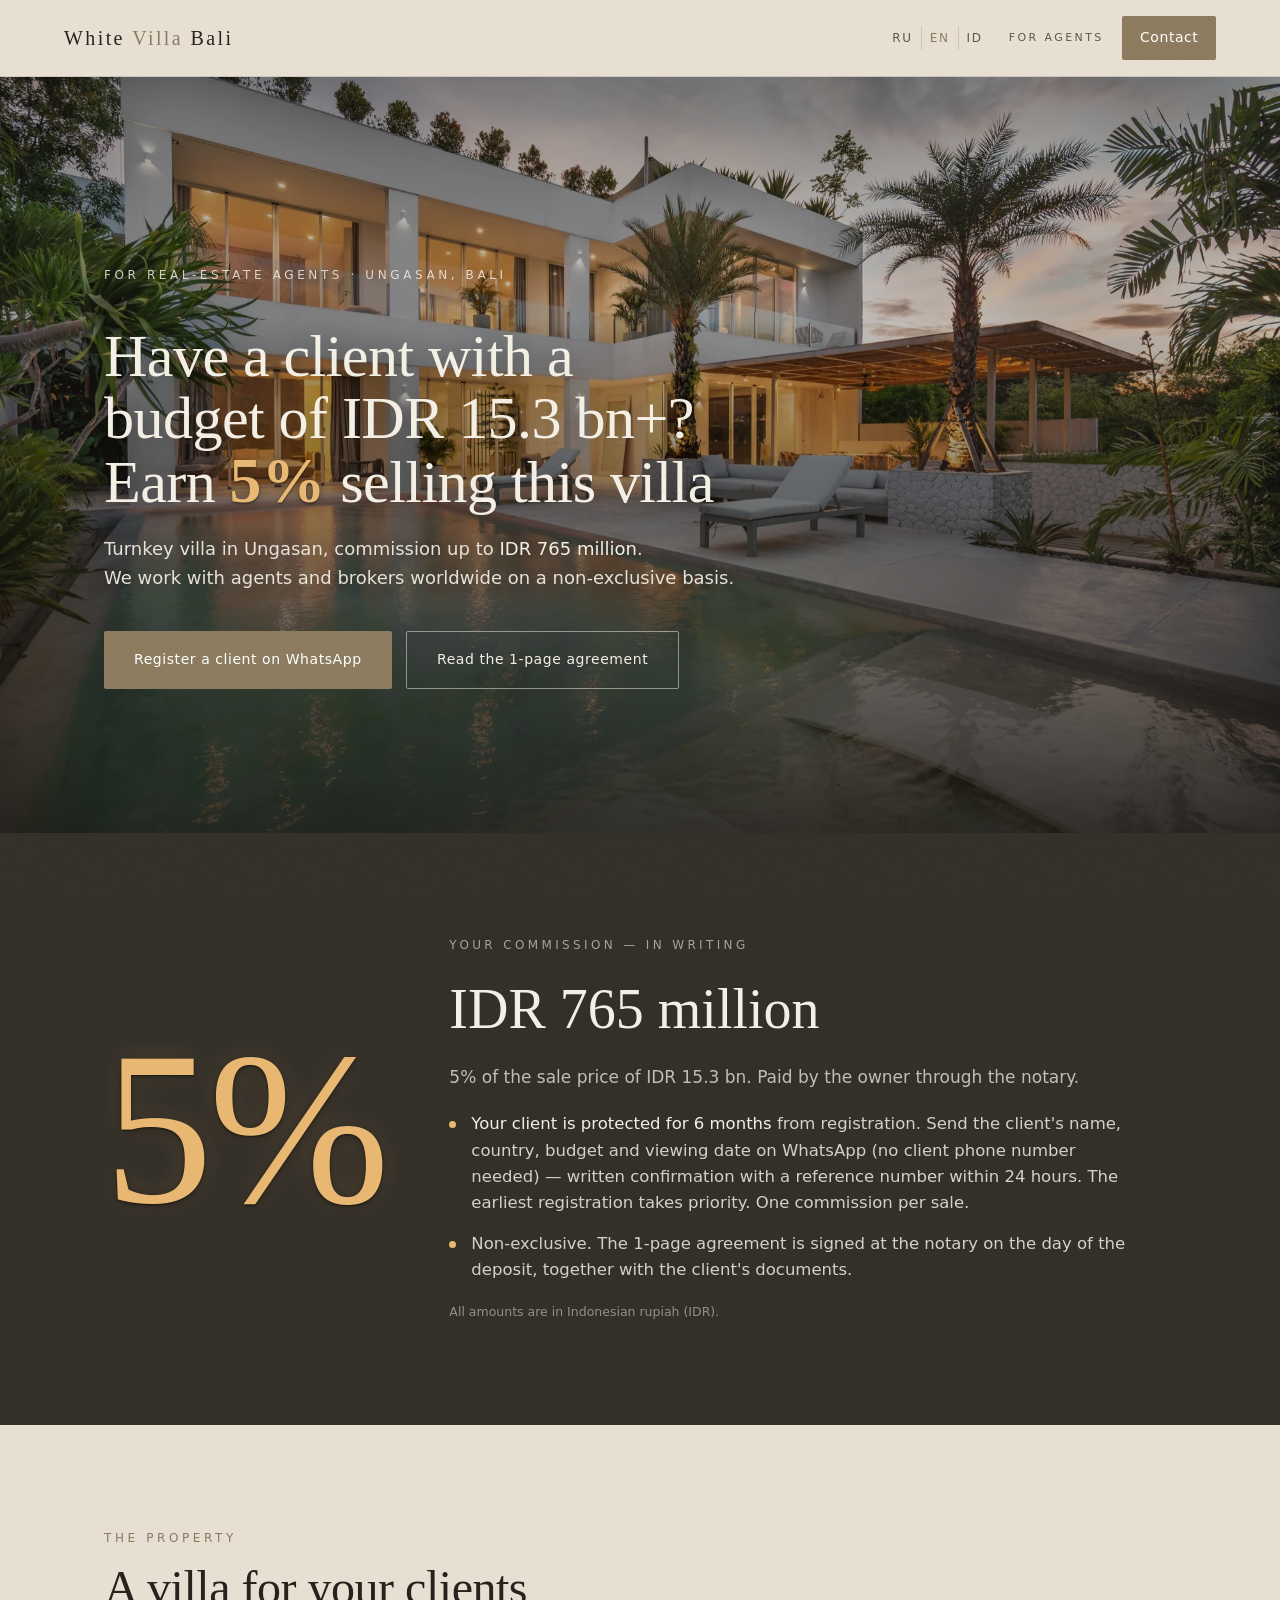
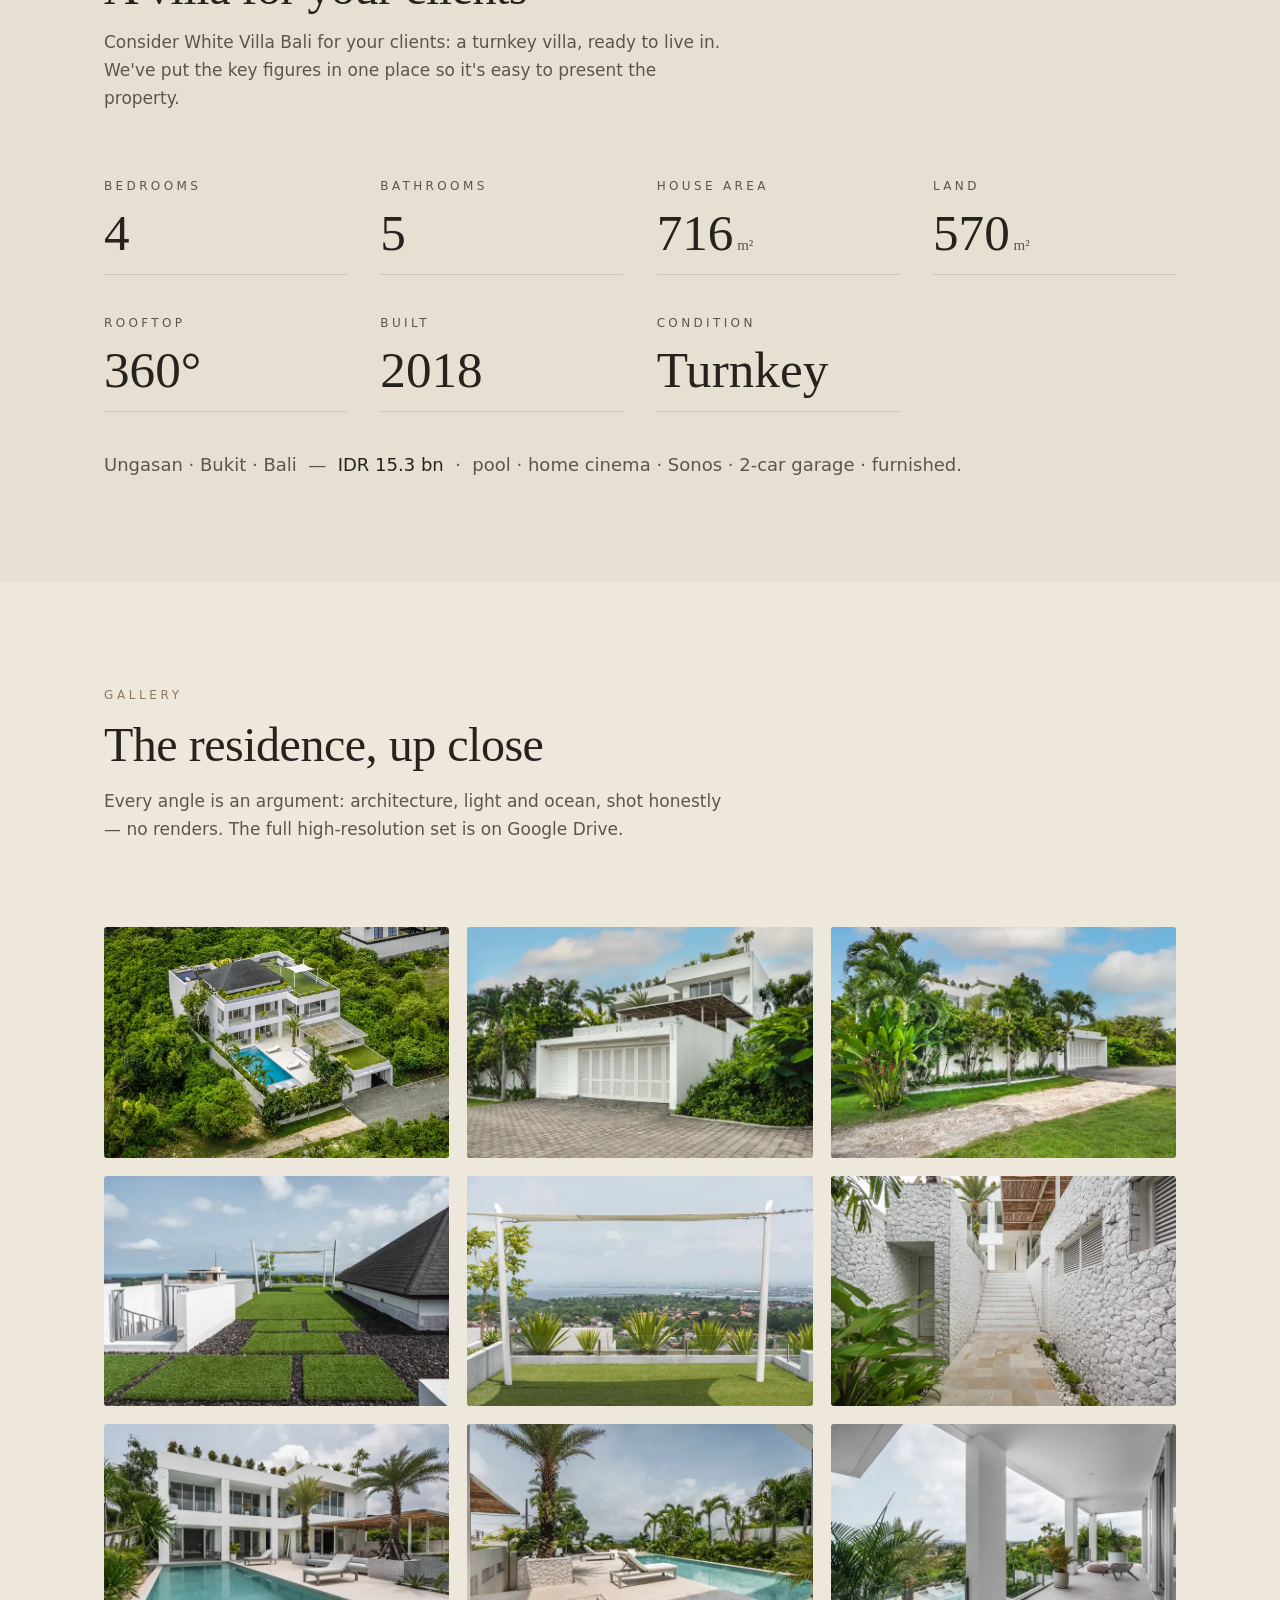
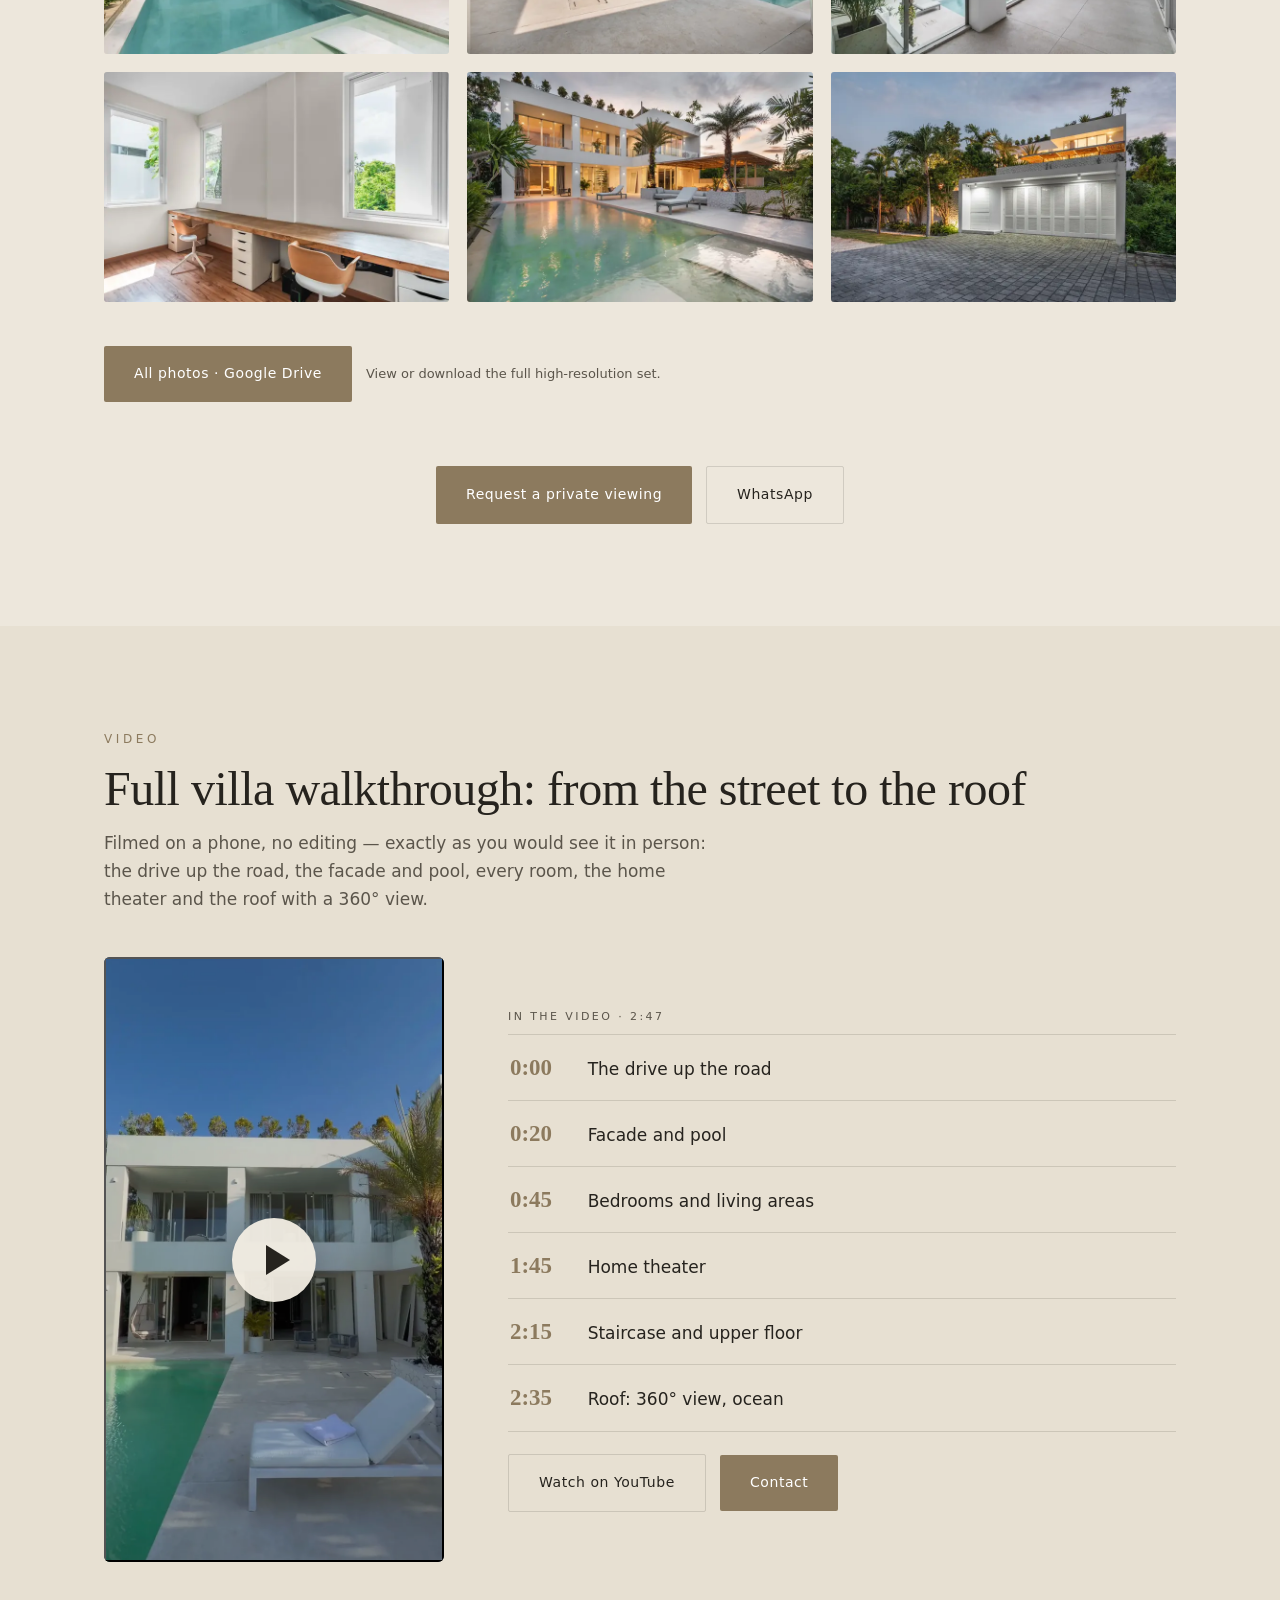
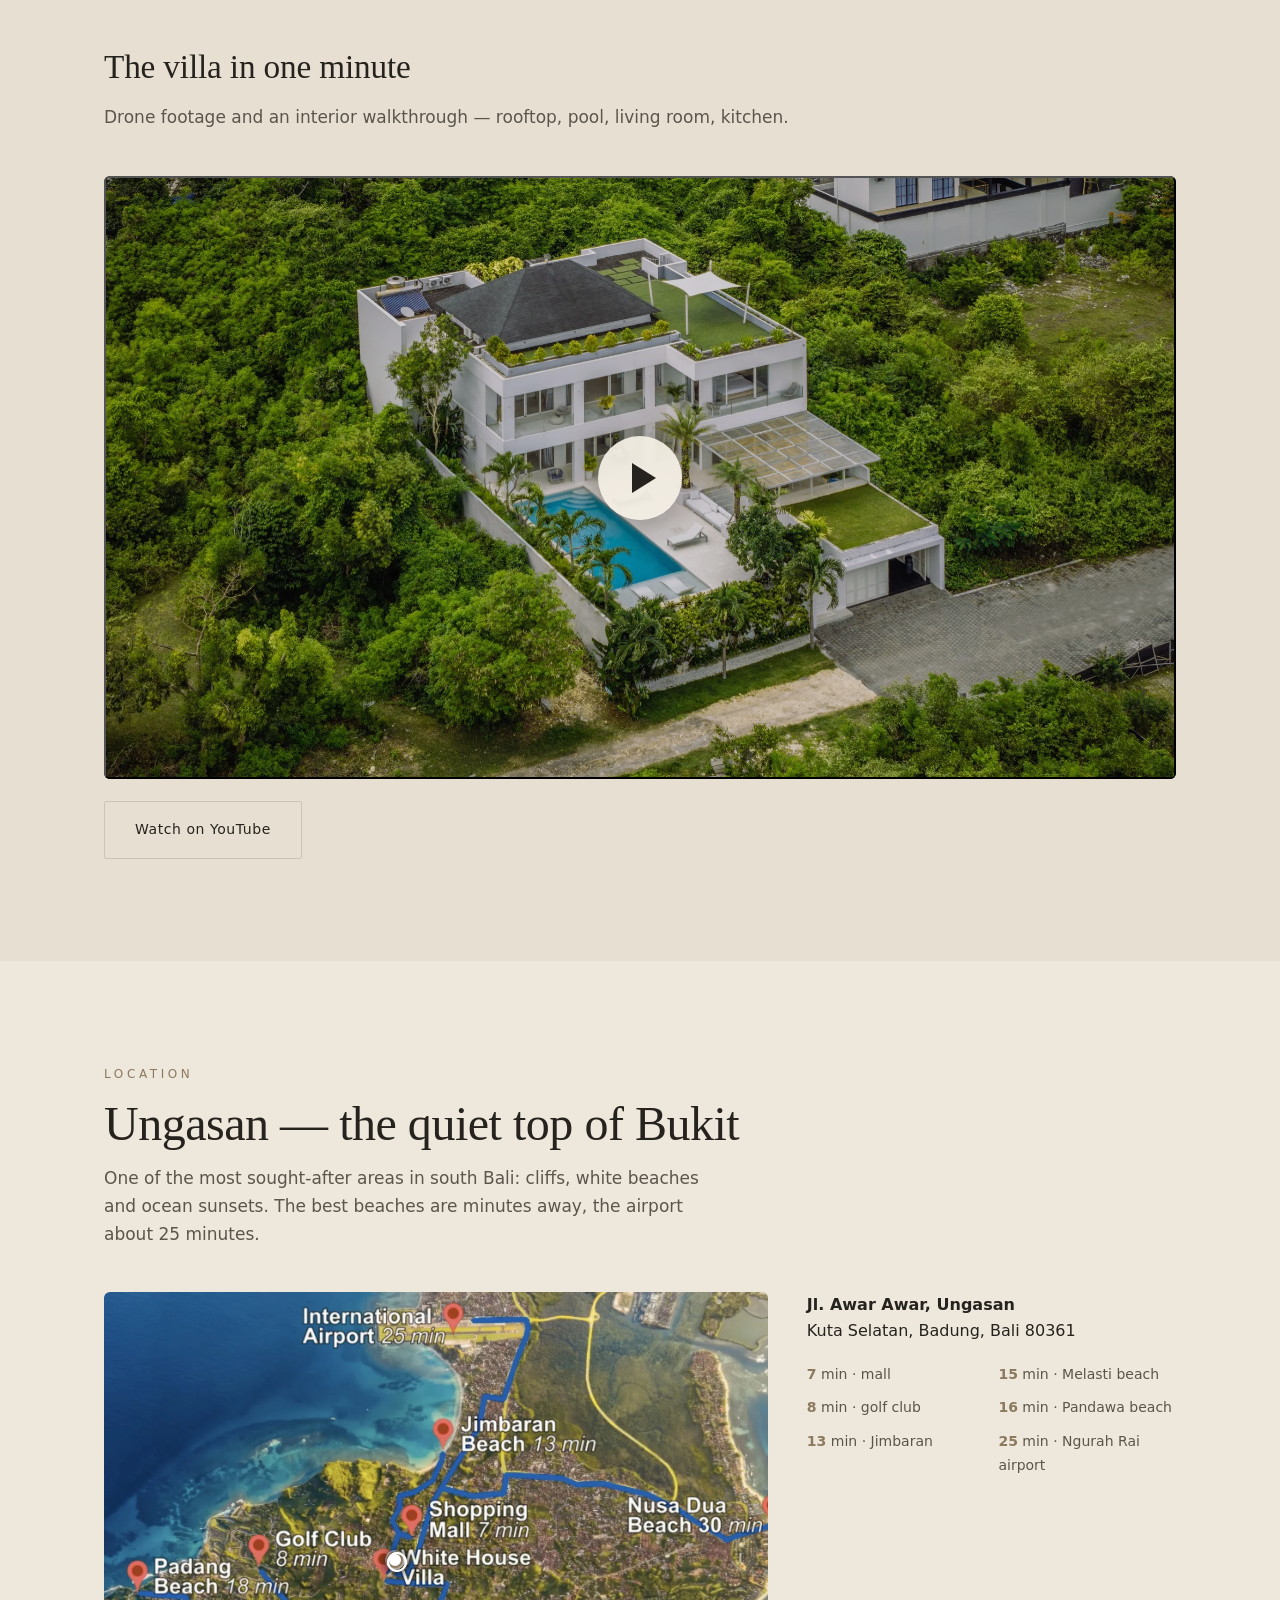
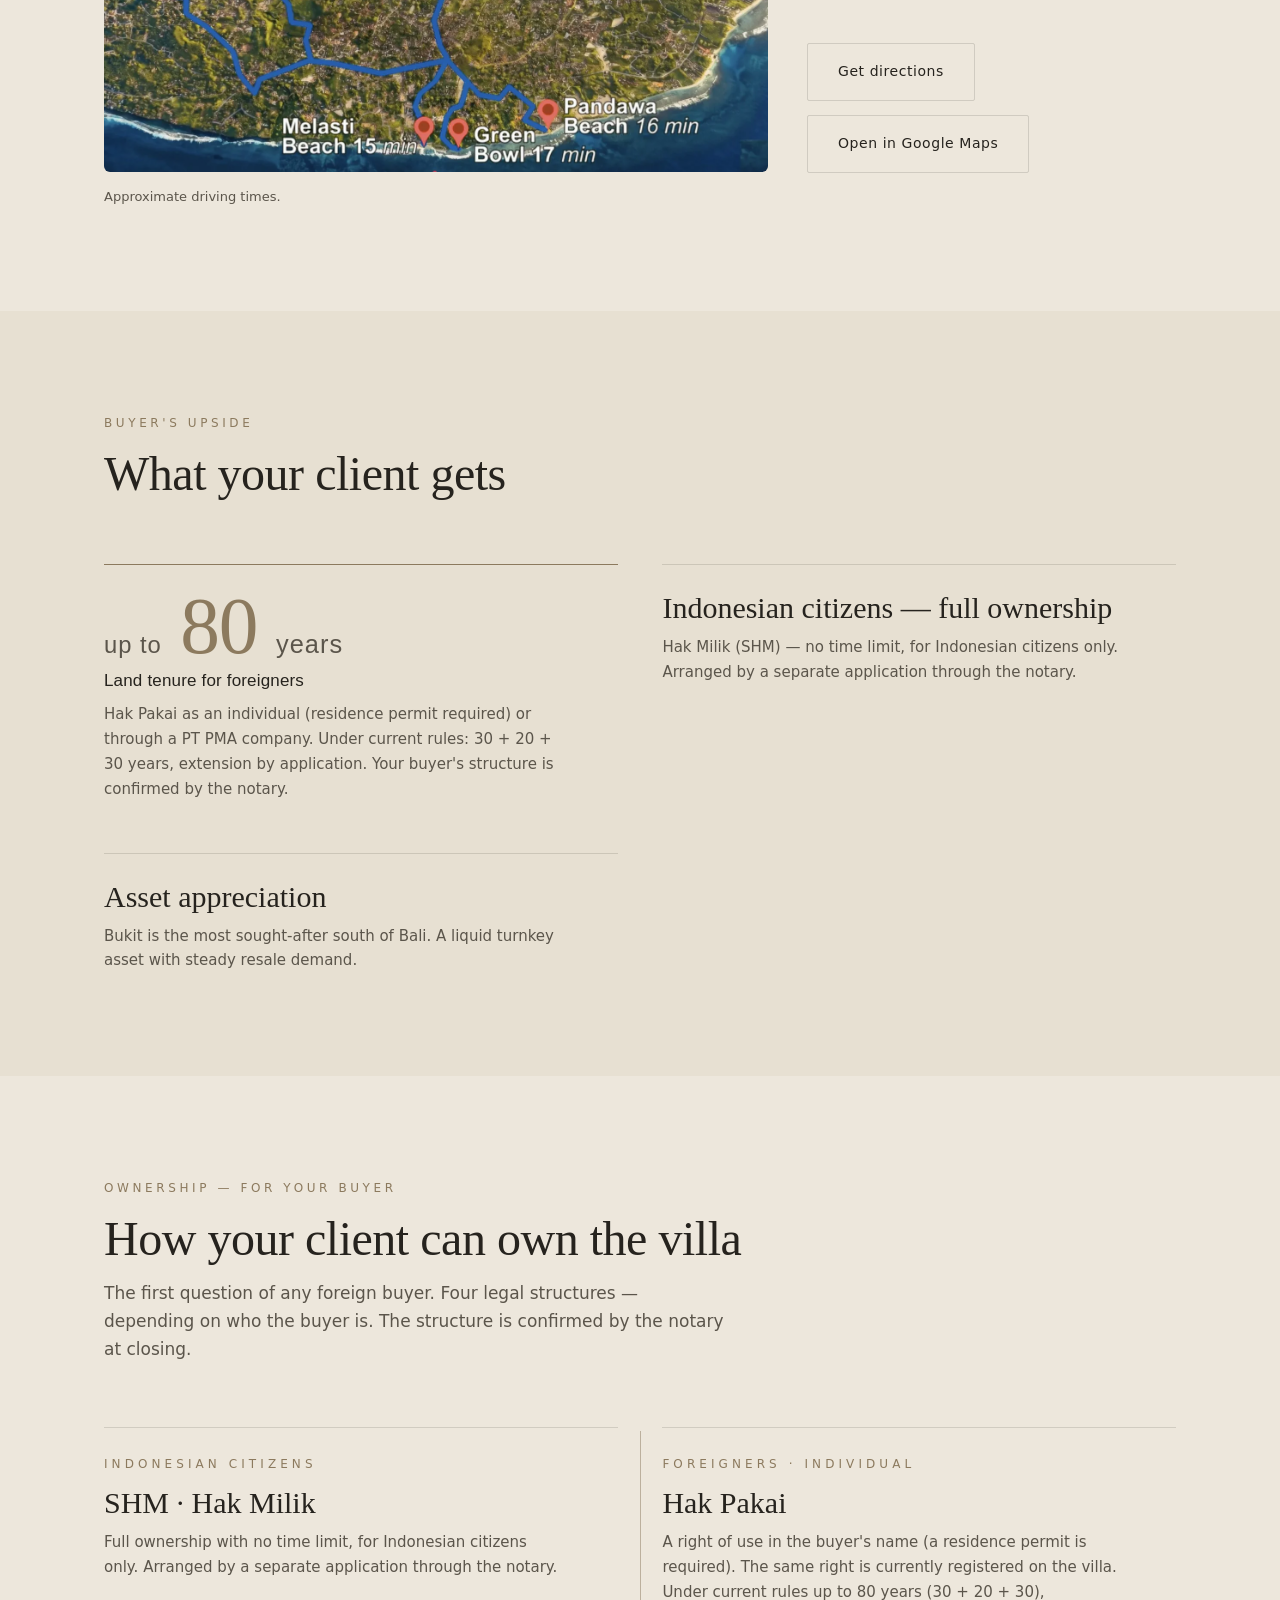
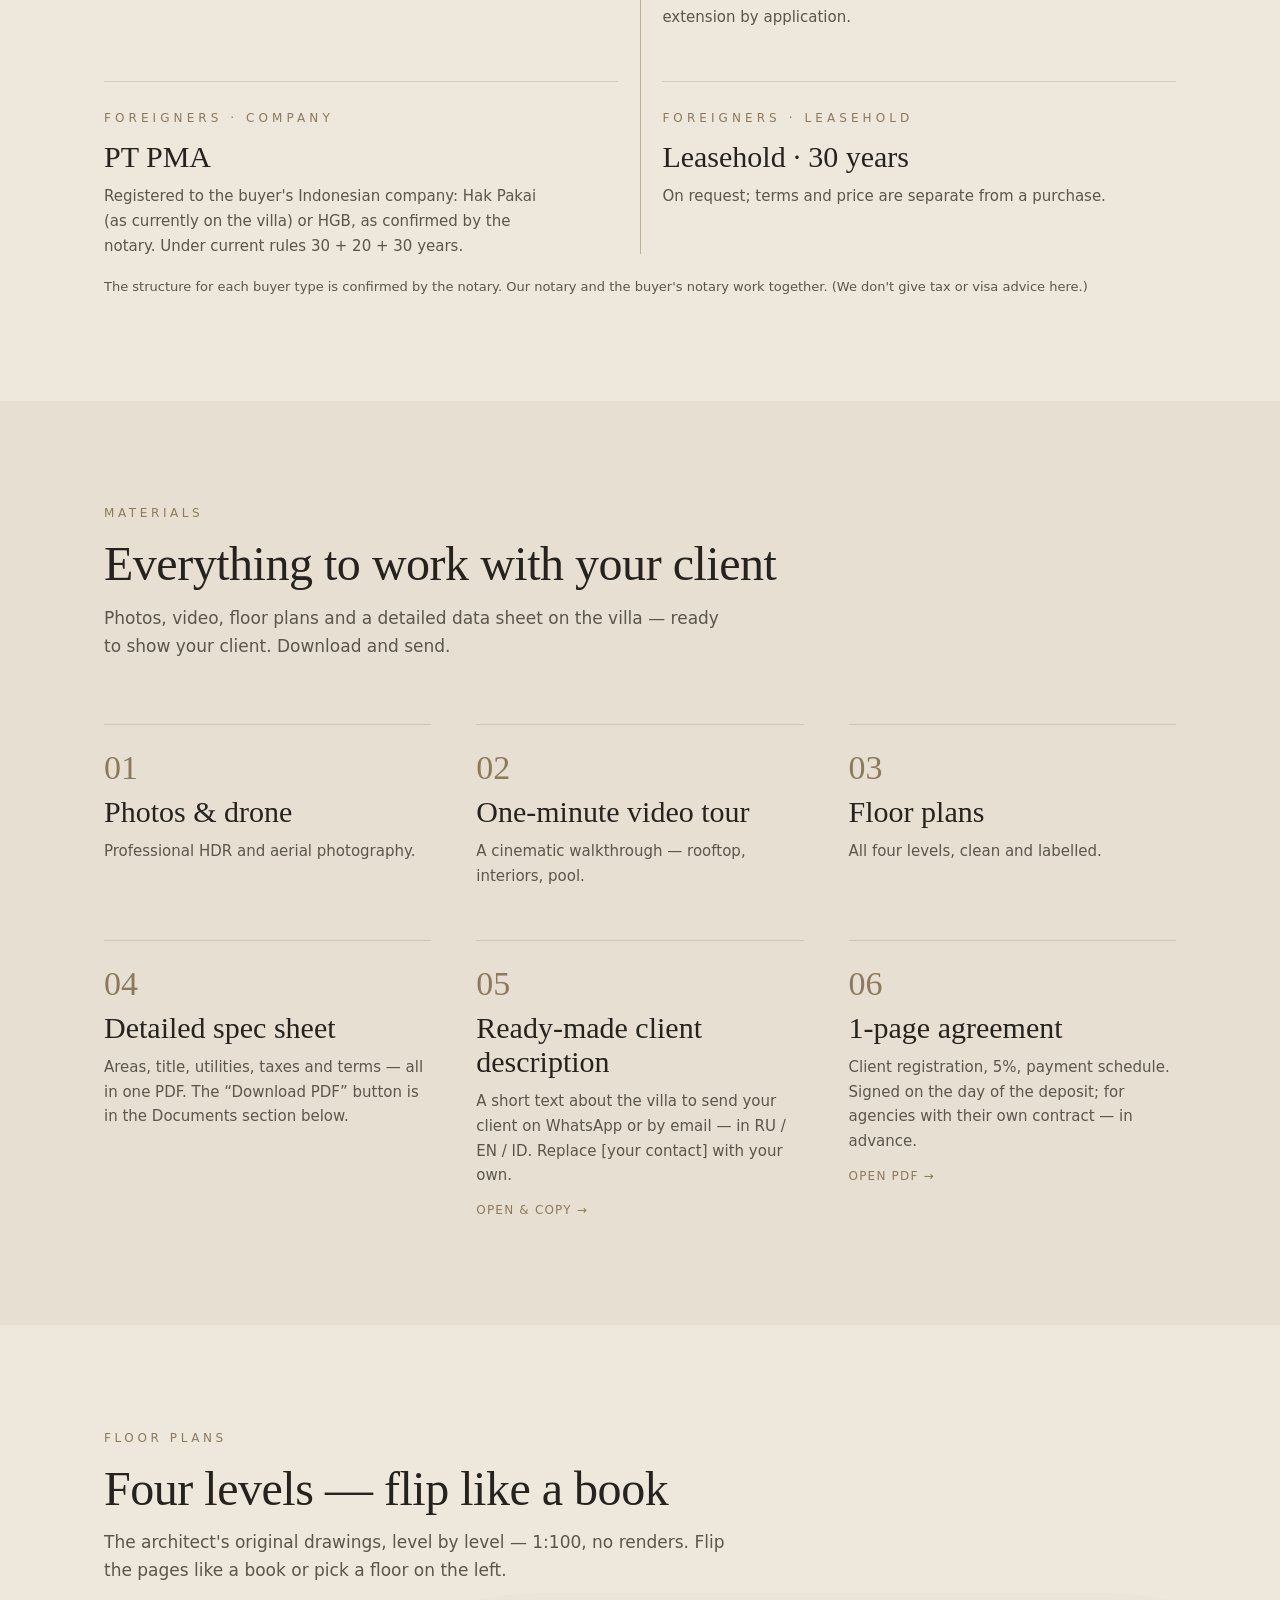
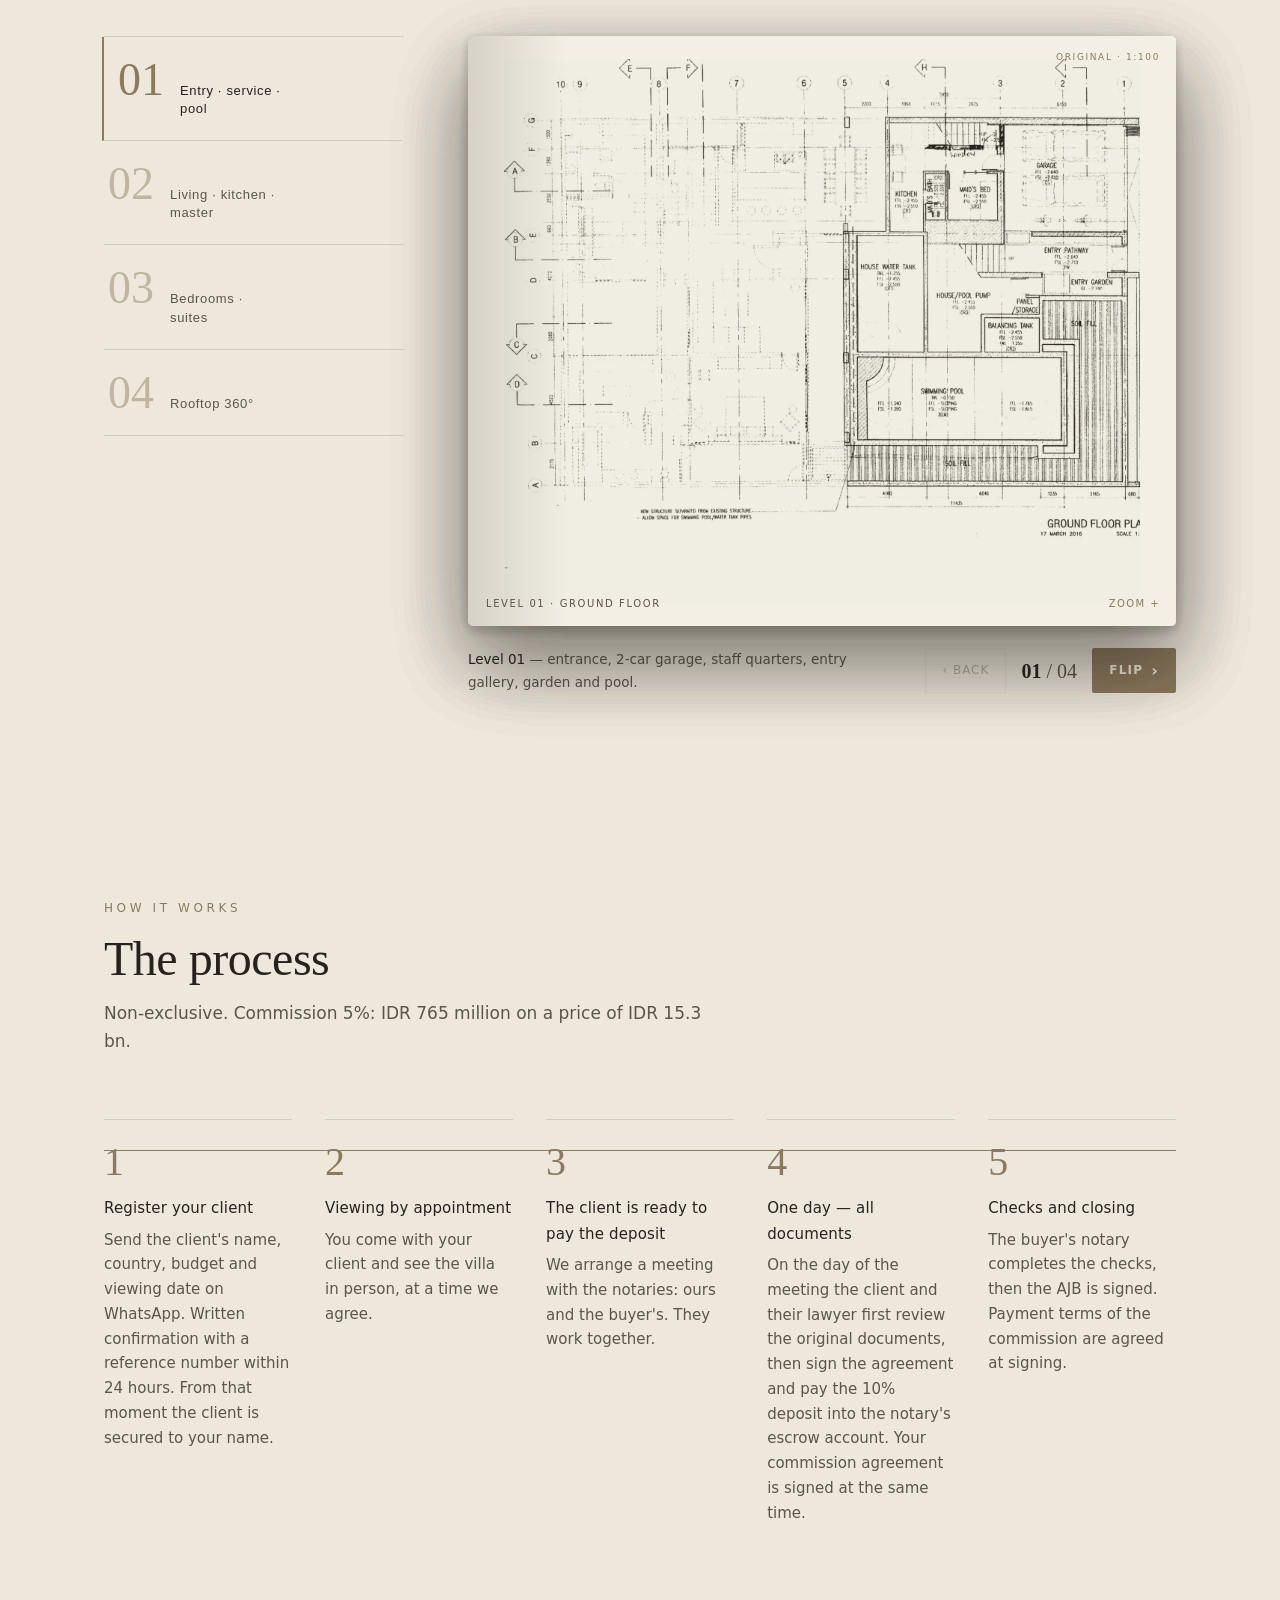
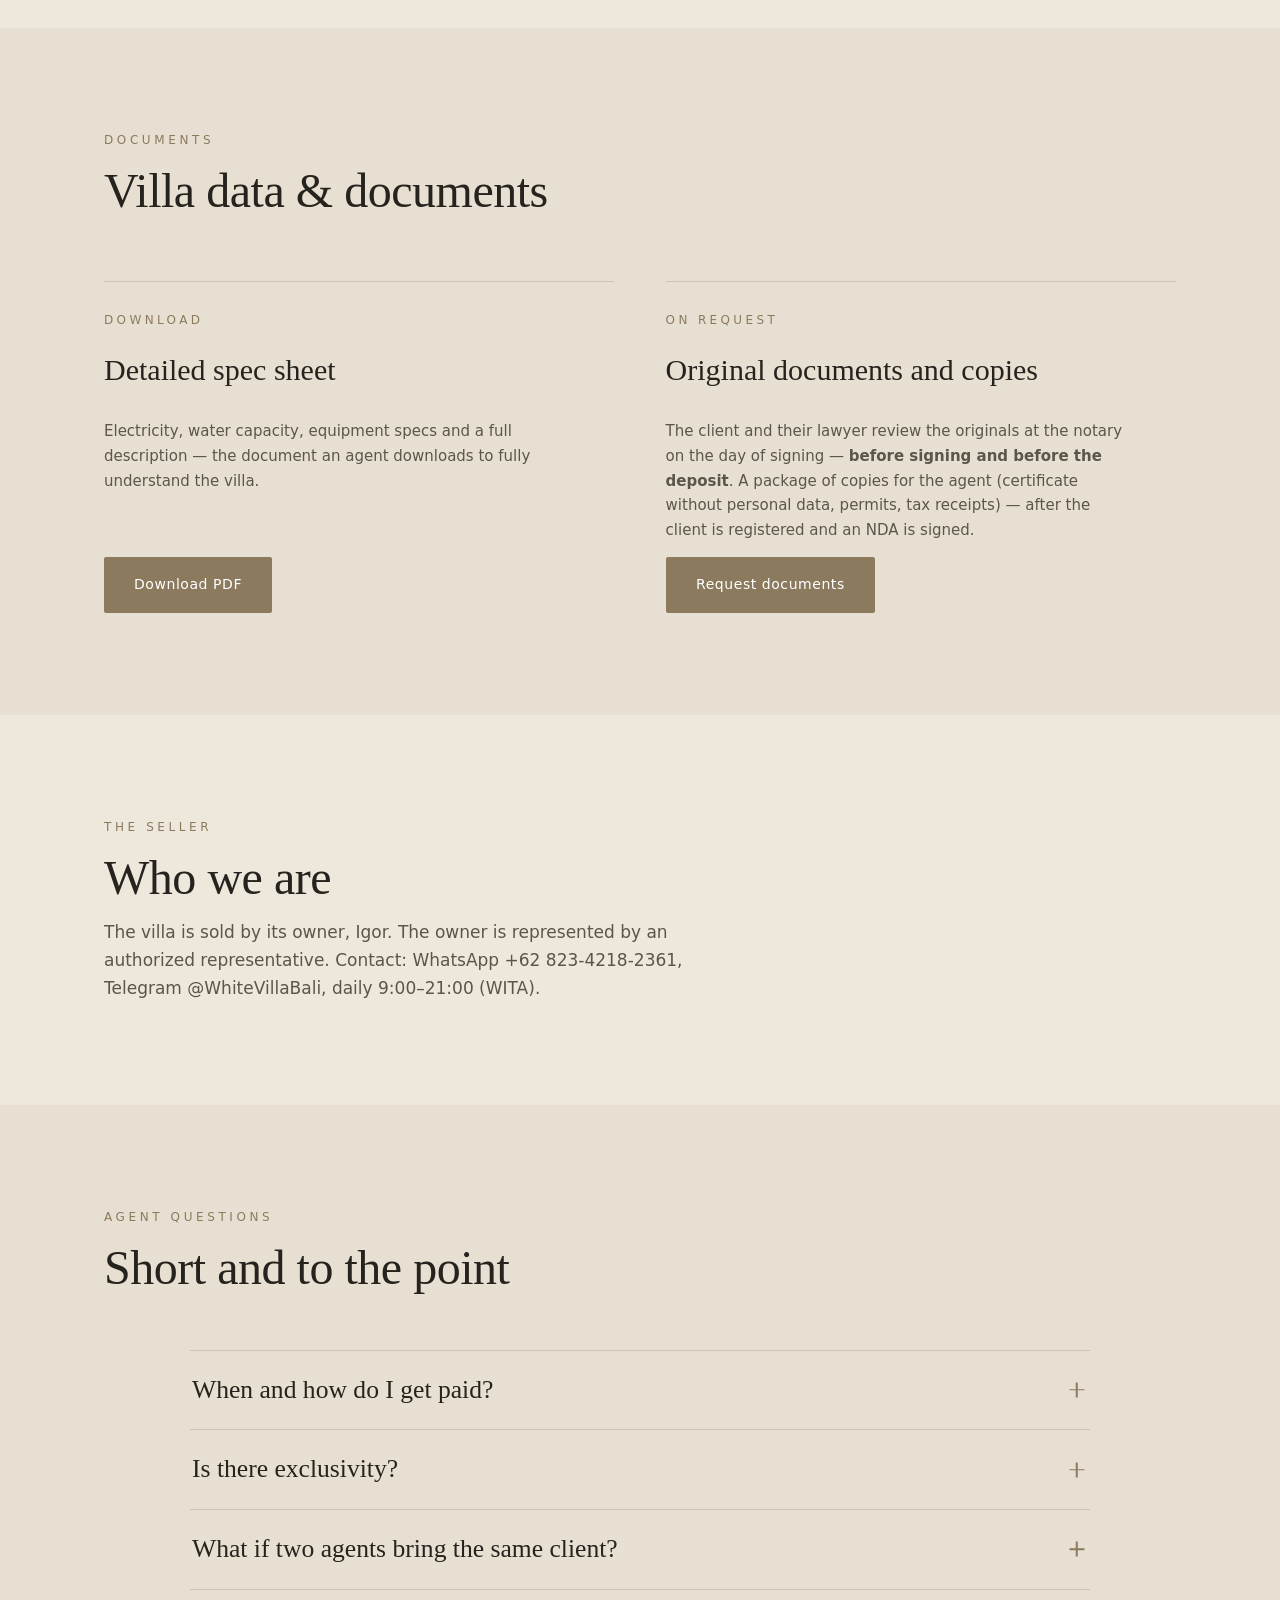
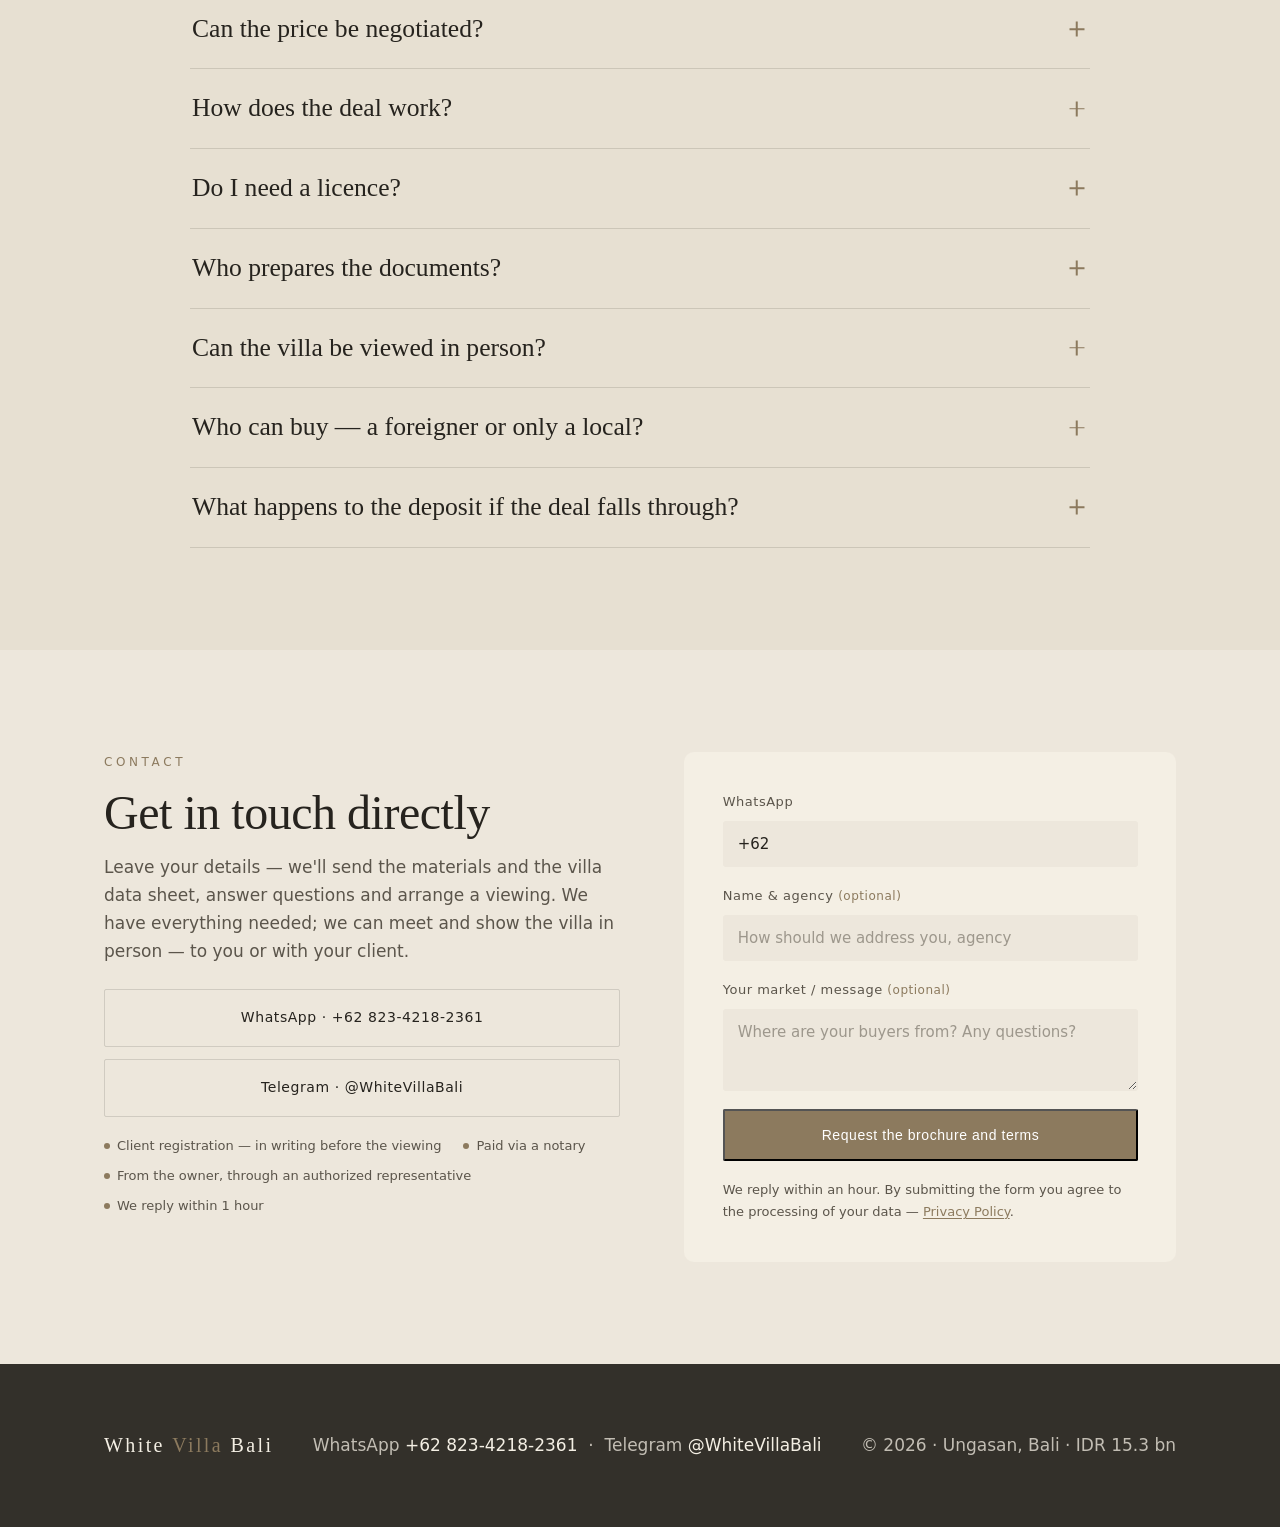
==== commit 654f4c34: "Add files via upload" ====
--- a/index.html
+++ b/index.html
@@ -503,7 +503,7 @@
   <div class="ag-head">
     <p class="eyebrow" data-i18n="obj.eyebrow">Объект</p>
     <h2 class="ag-h2" data-i18n="obj.h2">Вилла для ваших клиентов</h2>
-    <p class="ag-lead" data-i18n="obj.lead">Предлагаем рассмотреть White Villa Bali для ваших клиентов: вилла под ключ, готова к жизни и аренде. Ключевые цифры собрали в одном месте — чтобы вам было удобно представить объект.</p>
+    <p class="ag-lead" data-i18n="obj.lead">Предлагаем рассмотреть White Villa Bali для ваших клиентов: вилла под ключ, готова к жизни. Ключевые цифры собрали в одном месте — чтобы вам было удобно представить объект.</p>
   </div>
   <div class="wrap">
     <dl class="ag-spec">
@@ -633,7 +633,7 @@
     <div class="ag-grid ag-bens">
       <div class="ag-card ag-card--stat"><span class="ag-bignum"><i class="pfx" data-i18n="ben.upto">до</i>&nbsp;<b data-count="80">80</b>&nbsp;<em data-i18n="ben.years">лет</em></span><h3 data-i18n="ben.c1h">Владение для иностранца</h3><p data-i18n="ben.c1p">Hak Pakai на физлицо (с видом на жительство) или через компанию PT PMA. По действующим нормам 30 + 20 + 30 лет, продление по заявке. Структуру под покупателя подтверждает нотариус.</p></div>
             <div class="ag-card"><h3 data-i18n="ben.c3h">Гражданину Индонезии — полная собственность</h3><p data-i18n="ben.c3p">Hak Milik (SHM) — без срока, только для граждан Индонезии. Оформляем отдельной заявкой через нотариуса.</p></div>
-      <div class="ag-card"><h3 data-i18n="ben.c4h">Рост стоимости актива</h3><p data-i18n="ben.c4p">Букит — самый востребованный юг Бали. Ликвидный объект под ключ: спрос на аренду и перепродажу.</p></div>
+      <div class="ag-card"><h3 data-i18n="ben.c4h">Рост стоимости актива</h3><p data-i18n="ben.c4p">Букит — самый востребованный юг Бали. Ликвидный объект под ключ: стабильный спрос на перепродажу.</p></div>
     </div>
   </div>
 </section>
@@ -663,7 +663,7 @@
         <p data-i18n="own.p3">Оформление на индонезийскую компанию покупателя: Hak Pakai (как сейчас на вилле) или HGB, по заключению нотариуса. По действующим нормам 30 + 20 + 30 лет.</p>
       </div>
       <div class="ag-card">
-        <span class="who" data-i18n="own.who4">Иностранцы · аренда</span>
+        <span class="who" data-i18n="own.who4">Иностранцы · leasehold</span>
         <h3 data-i18n="own.h4">Leasehold · 30 лет</h3>
         <p data-i18n="own.p4">По запросу; условия и цена — отдельно от покупки.</p>
       </div>
@@ -856,7 +856,7 @@
       <div class="ag-desc__h"><span>🇷🇺 Русский</span><button class="btn btn--line ag-copy" data-copy="d-ru" data-i18n="desc.copy">Скопировать</button></div>
 <pre class="ag-desc__t" id="d-ru">White Villa Bali — вилла под ключ в Унгасане (Букит, Бали).
 
-4 спальни, 5 санузлов, 716 м² дом / 570 м² участок. Бассейн, домашний кинотеатр, гараж на 2 авто, панорамная крыша 360° с видом на океан, статую GWK и вулкан Агунг. Построена в 2018, полностью меблирована — можно заезжать или сдавать с первого дня.
+4 спальни, 5 санузлов, 716 м² дом / 570 м² участок. Бассейн, домашний кинотеатр, гараж на 2 авто, панорамная крыша 360° с видом на океан, статую GWK и вулкан Агунг. Построена в 2018, полностью меблирована — можно заезжать и жить с первого дня.
 
 Цена: Rp 15,3 млрд.
 
@@ -870,7 +870,7 @@
       <div class="ag-desc__h"><span>🇬🇧 English</span><button class="btn btn--line ag-copy" data-copy="d-en" data-i18n="desc.copy">Скопировать</button></div>
 <pre class="ag-desc__t" id="d-en">White Villa Bali — turnkey villa in Ungasan (Bukit, Bali).
 
-4 bedrooms, 5 bathrooms, 716 m² house / 570 m² land. Private pool, home cinema, 2-car garage, 360° panoramic rooftop with ocean, GWK statue and Mt Agung views. Built in 2018, fully furnished — move in or rent from day one.
+4 bedrooms, 5 bathrooms, 716 m² house / 570 m² land. Private pool, home cinema, 2-car garage, 360° panoramic rooftop with ocean, GWK statue and Mt Agung views. Built in 2018, fully furnished — move in and live from day one.
 
 Price: IDR 15.3 bn.
 
@@ -884,7 +884,7 @@
       <div class="ag-desc__h"><span>🇮🇩 Bahasa Indonesia</span><button class="btn btn--line ag-copy" data-copy="d-id" data-i18n="desc.copy">Скопировать</button></div>
 <pre class="ag-desc__t" id="d-id">White Villa Bali — vila siap huni di Ungasan (Bukit, Bali).
 
-4 kamar tidur, 5 kamar mandi, LT 570 m² / LB 716 m². Kolam renang pribadi, home cinema, garasi 2 mobil, rooftop panorama 360° menghadap laut, patung GWK, dan Gunung Agung. Dibangun 2018, fully furnished — langsung huni atau disewakan.
+4 kamar tidur, 5 kamar mandi, LT 570 m² / LB 716 m². Kolam renang pribadi, home cinema, garasi 2 mobil, rooftop panorama 360° menghadap laut, patung GWK, dan Gunung Agung. Dibangun 2018, fully furnished — langsung bisa dihuni.
 
 Harga: Rp 15,3 miliar.
 
@@ -968,7 +968,7 @@
         "comm.sub": "5% of the sale price of IDR 15.3 bn. Paid by the owner through the notary.",
         "obj.eyebrow": "The property",
         "obj.h2": "A villa for your clients",
-        "obj.lead": "Consider White Villa Bali for your clients: a turnkey villa, ready to live in and to rent. We've put the key figures in one place so it's easy to present the property.",
+        "obj.lead": "Consider White Villa Bali for your clients: a turnkey villa, ready to live in. We've put the key figures in one place so it's easy to present the property.",
         "spec.beds": "Bedrooms",
         "spec.baths": "Bathrooms",
         "spec.house": "House area",
@@ -1018,12 +1018,10 @@
         "ben.pa": "% / yr",
         "ben.c1h": "Land tenure for foreigners",
         "ben.c1p": "Hak Pakai as an individual (residence permit required) or through a PT PMA company. Under current rules: 30 + 20 + 30 years, extension by application. Your buyer's structure is confirmed by the notary.",
-        "ben.c2h": "Rental yield",
-        "ben.c2p": "Turnkey and ready to rent from day one. Income backed by real contracts (shown privately).",
         "ben.c3h": "Indonesian citizens — full ownership",
         "ben.c3p": "Hak Milik (SHM) — no time limit, for Indonesian citizens only. Arranged by a separate application through the notary.",
         "ben.c4h": "Asset appreciation",
-        "ben.c4p": "Bukit is the most sought-after south of Bali. A liquid turnkey asset: demand for both rental and resale.",
+        "ben.c4p": "Bukit is the most sought-after south of Bali. A liquid turnkey asset with steady resale demand.",
         "own.eyebrow": "Ownership — for your buyer",
         "own.h2": "How your client can own the villa",
         "own.lead": "The first question of any foreign buyer. Four legal structures — depending on who the buyer is. The structure is confirmed by the notary at closing.",
@@ -1130,7 +1128,7 @@
                         "comm.l3": "<b>Your client is protected for 6 months</b> from registration. Send the client's name, country, budget and viewing date on WhatsApp (no client phone number needed) — written confirmation with a reference number within 24 hours. The earliest registration takes priority. One commission per sale.",
         "comm.l4": "Non-exclusive. The 1-page agreement is signed at the notary on the day of the deposit, together with the client's documents.",
         "comm.fine": "All amounts are in Indonesian rupiah (IDR).",
-        "own.who4": "Foreigners · lease",
+        "own.who4": "Foreigners · leasehold",
         "own.h4": "Leasehold · 30 years",
         "own.p4": "On request; terms and price are separate from a purchase.",
         "kit.c6cue": "Open PDF →",
@@ -1157,7 +1155,7 @@
         "comm.sub": "Fee 5% dari harga jual Rp 15,3 miliar. Dibayar pemilik melalui notaris.",
         "obj.eyebrow": "Objek",
         "obj.h2": "Vila untuk klien Anda",
-        "obj.lead": "Pertimbangkan White Villa Bali untuk klien Anda: vila siap huni dan siap disewakan. Kami rangkum angka-angka utama di satu tempat agar mudah dipresentasikan.",
+        "obj.lead": "Pertimbangkan White Villa Bali untuk klien Anda: vila siap huni. Kami rangkum angka-angka utama di satu tempat agar mudah dipresentasikan.",
         "spec.beds": "Kamar tidur",
         "spec.baths": "Kamar mandi",
         "spec.house": "Luas bangunan",
@@ -1207,12 +1205,10 @@
         "ben.pa": "% / tahun",
         "ben.c1h": "Jangka waktu hak untuk WNA",
         "ben.c1p": "Hak Pakai atas nama pribadi (dengan izin tinggal) atau melalui PT PMA. Menurut aturan yang berlaku saat ini: 30 + 20 + 30 tahun, perpanjangan dan pembaruan melalui permohonan. Struktur untuk pembeli Anda dikonfirmasi notaris.",
-        "ben.c2h": "Imbal hasil sewa",
-        "ben.c2p": "Siap huni dan siap disewakan sejak hari pertama. Pendapatan didukung kontrak nyata (ditunjukkan secara privat).",
         "ben.c3h": "WNI — hak milik penuh",
         "ben.c3p": "SHM (Hak Milik) — tanpa batas waktu, hanya untuk WNI. Diurus melalui permohonan terpisah lewat notaris.",
         "ben.c4h": "Kenaikan nilai aset",
-        "ben.c4p": "Bukit adalah kawasan paling diminati di selatan Bali. Aset siap huni yang likuid: permintaan untuk sewa maupun jual kembali.",
+        "ben.c4p": "Bukit adalah kawasan paling diminati di selatan Bali. Aset siap huni yang likuid dengan permintaan jual kembali yang stabil.",
         "own.eyebrow": "Kepemilikan — untuk pembeli Anda",
         "own.h2": "Cara klien Anda dapat memiliki vila",
         "own.lead": "Pertanyaan pertama setiap pembeli asing. Empat struktur legal — tergantung siapa pembelinya. Struktur dikonfirmasi notaris saat transaksi.",
@@ -1319,7 +1315,7 @@
                         "comm.l3": "<b>Proteksi klien Anda: 6 bulan</b> sejak pendaftaran. Kirim nama klien, negara asal, budget, dan tanggal viewing lewat WhatsApp (nomor telepon klien tidak perlu) — konfirmasi tertulis dengan nomor referensi kami kirim dalam 24 jam. Pendaftaran paling awal yang berlaku. Fee hanya dibayarkan sekali per transaksi.",
         "comm.l4": "Open listing. Perjanjian 1 halaman ditandatangani di notaris pada hari DP, bersamaan dengan dokumen klien.",
         "comm.fine": "Semua nilai dalam rupiah (IDR).",
-        "own.who4": "WNA · sewa",
+        "own.who4": "WNA · leasehold",
         "own.h4": "Leasehold · 30 tahun",
         "own.p4": "Atas permintaan; ketentuan dan harga terpisah dari pembelian.",
         "kit.c6cue": "Buka PDF →",
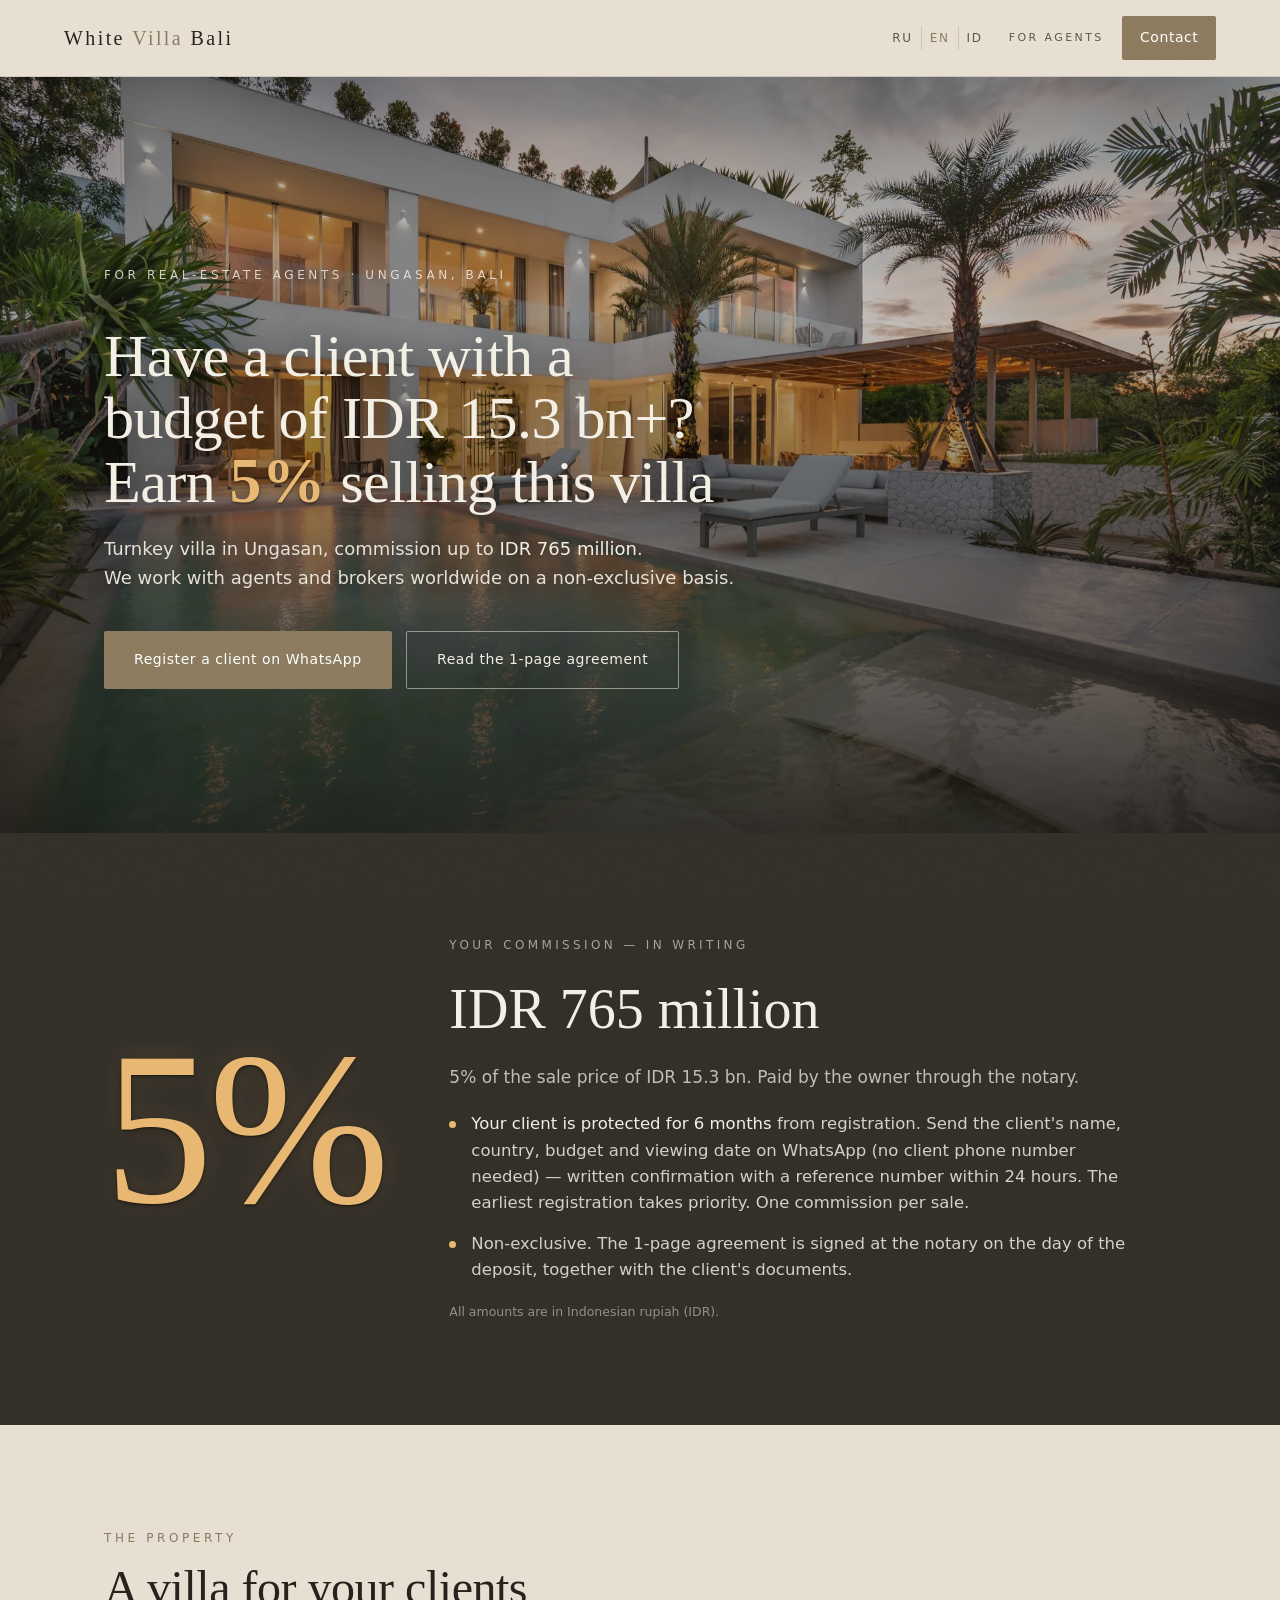
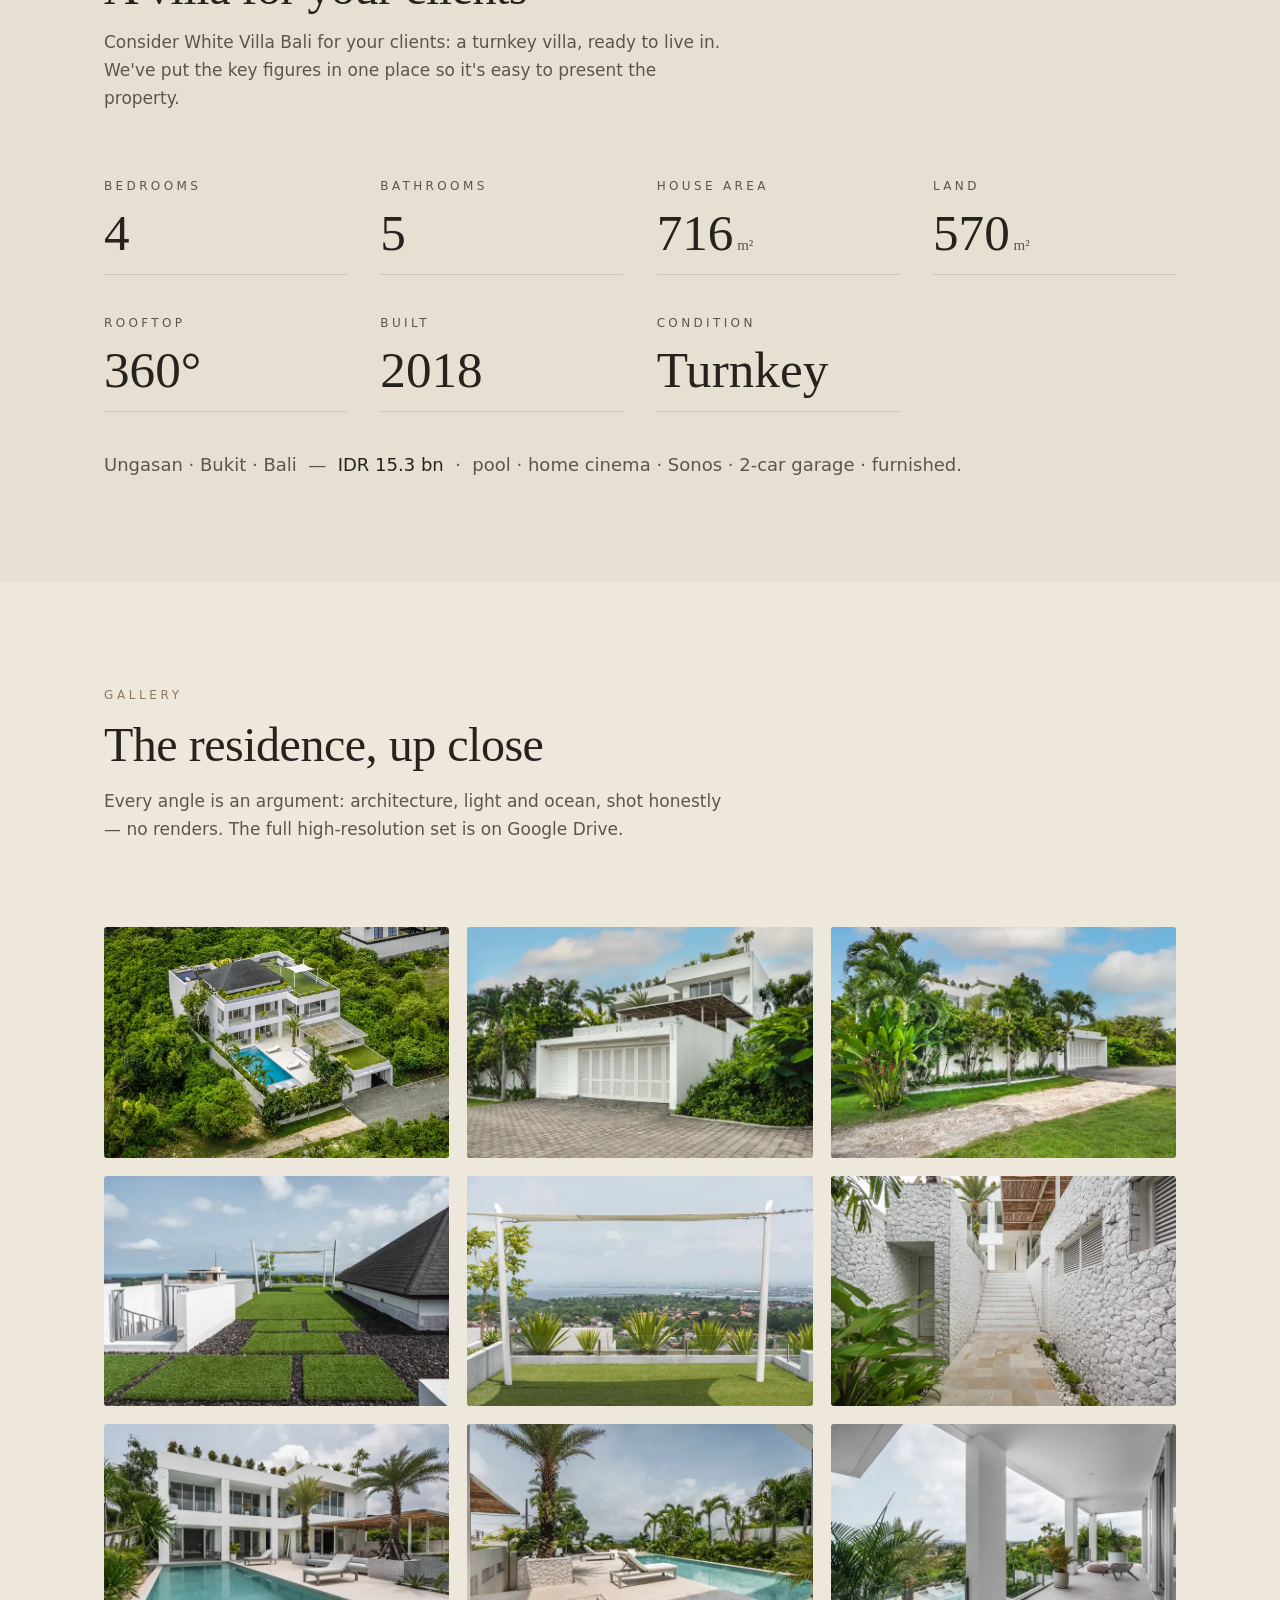
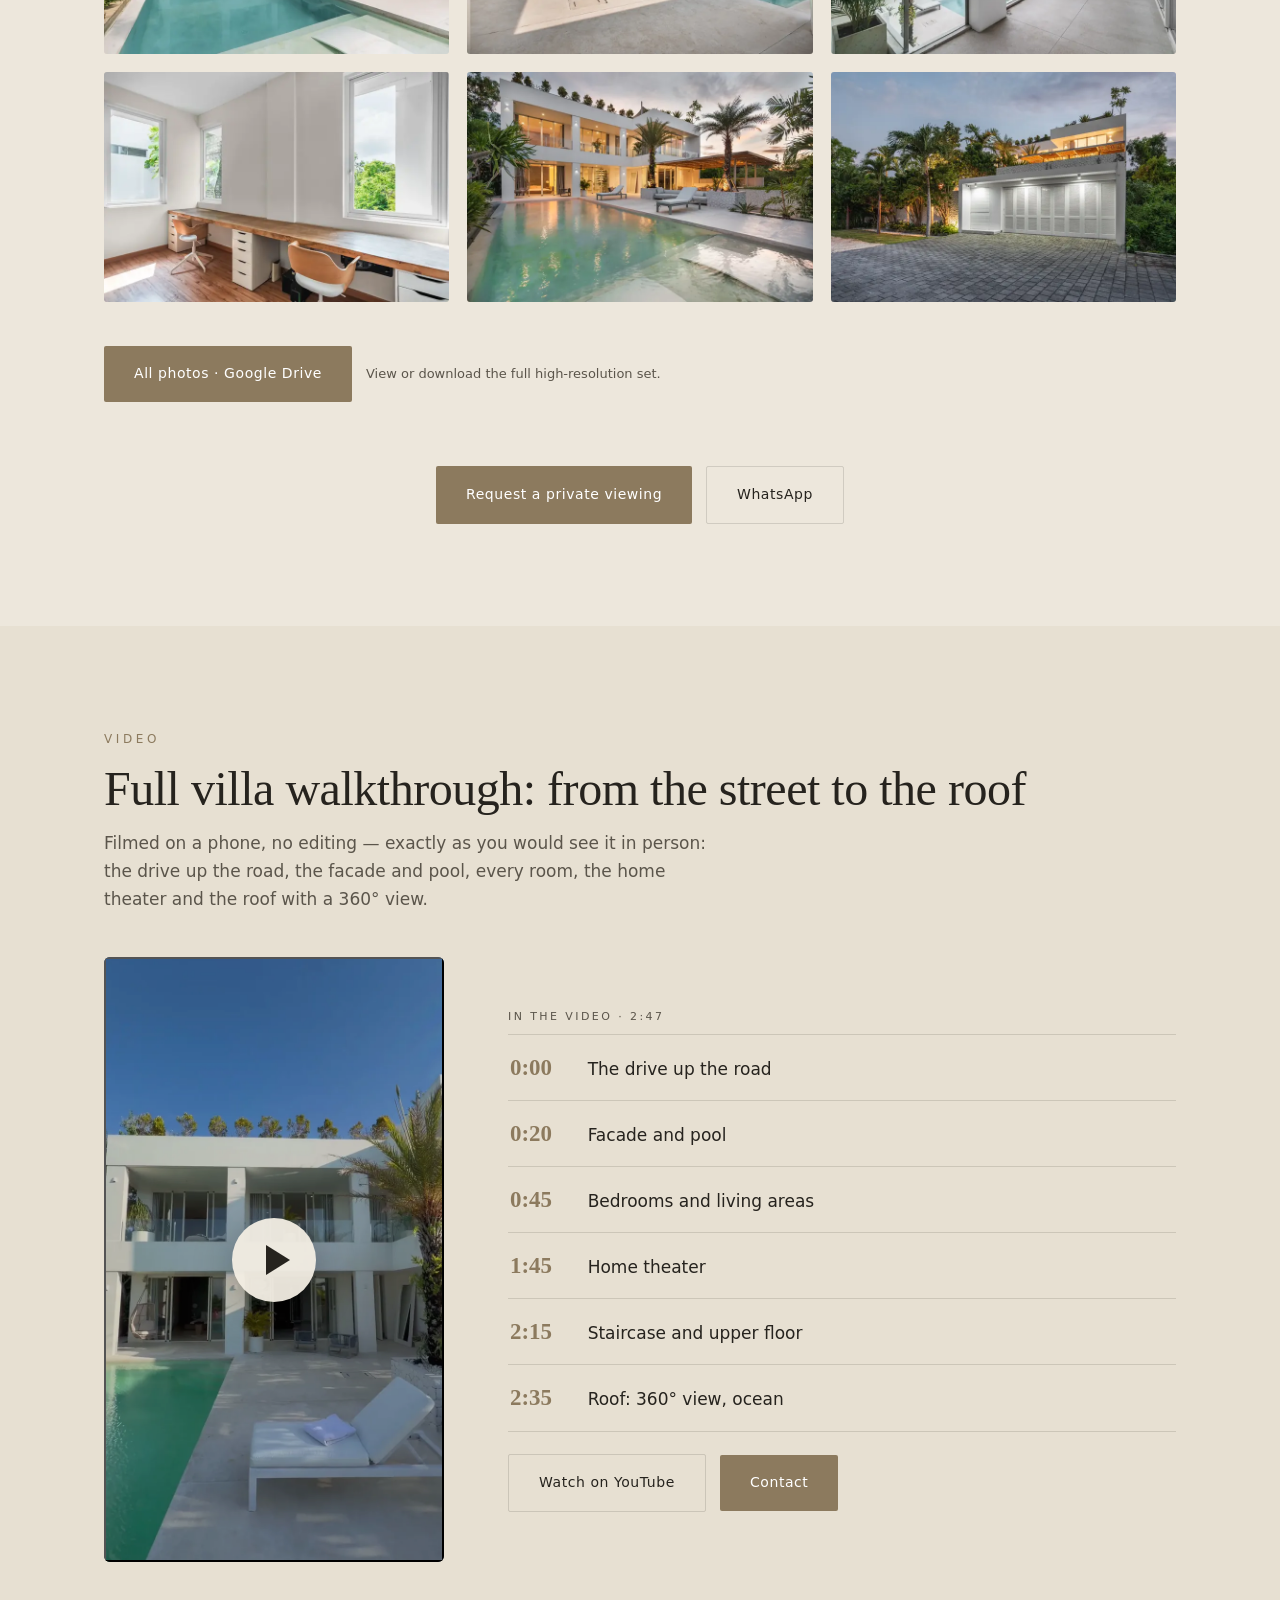
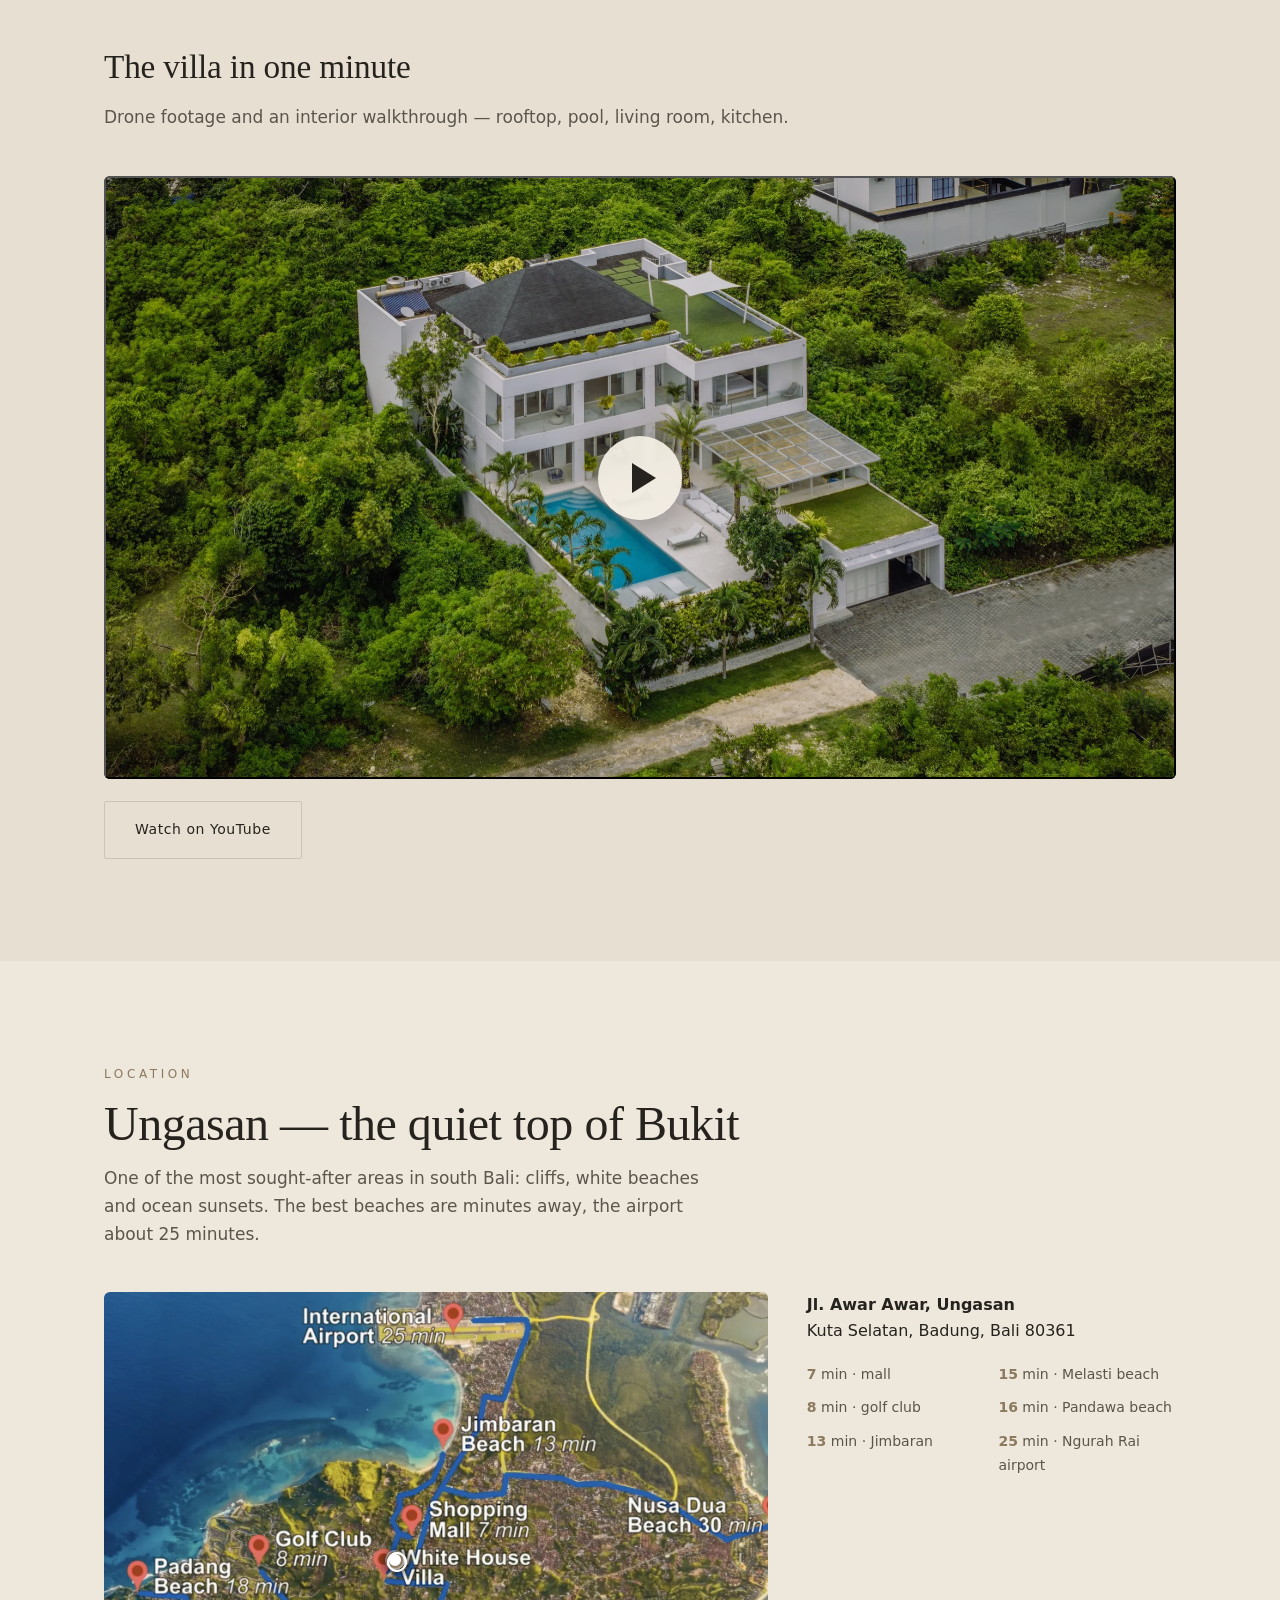
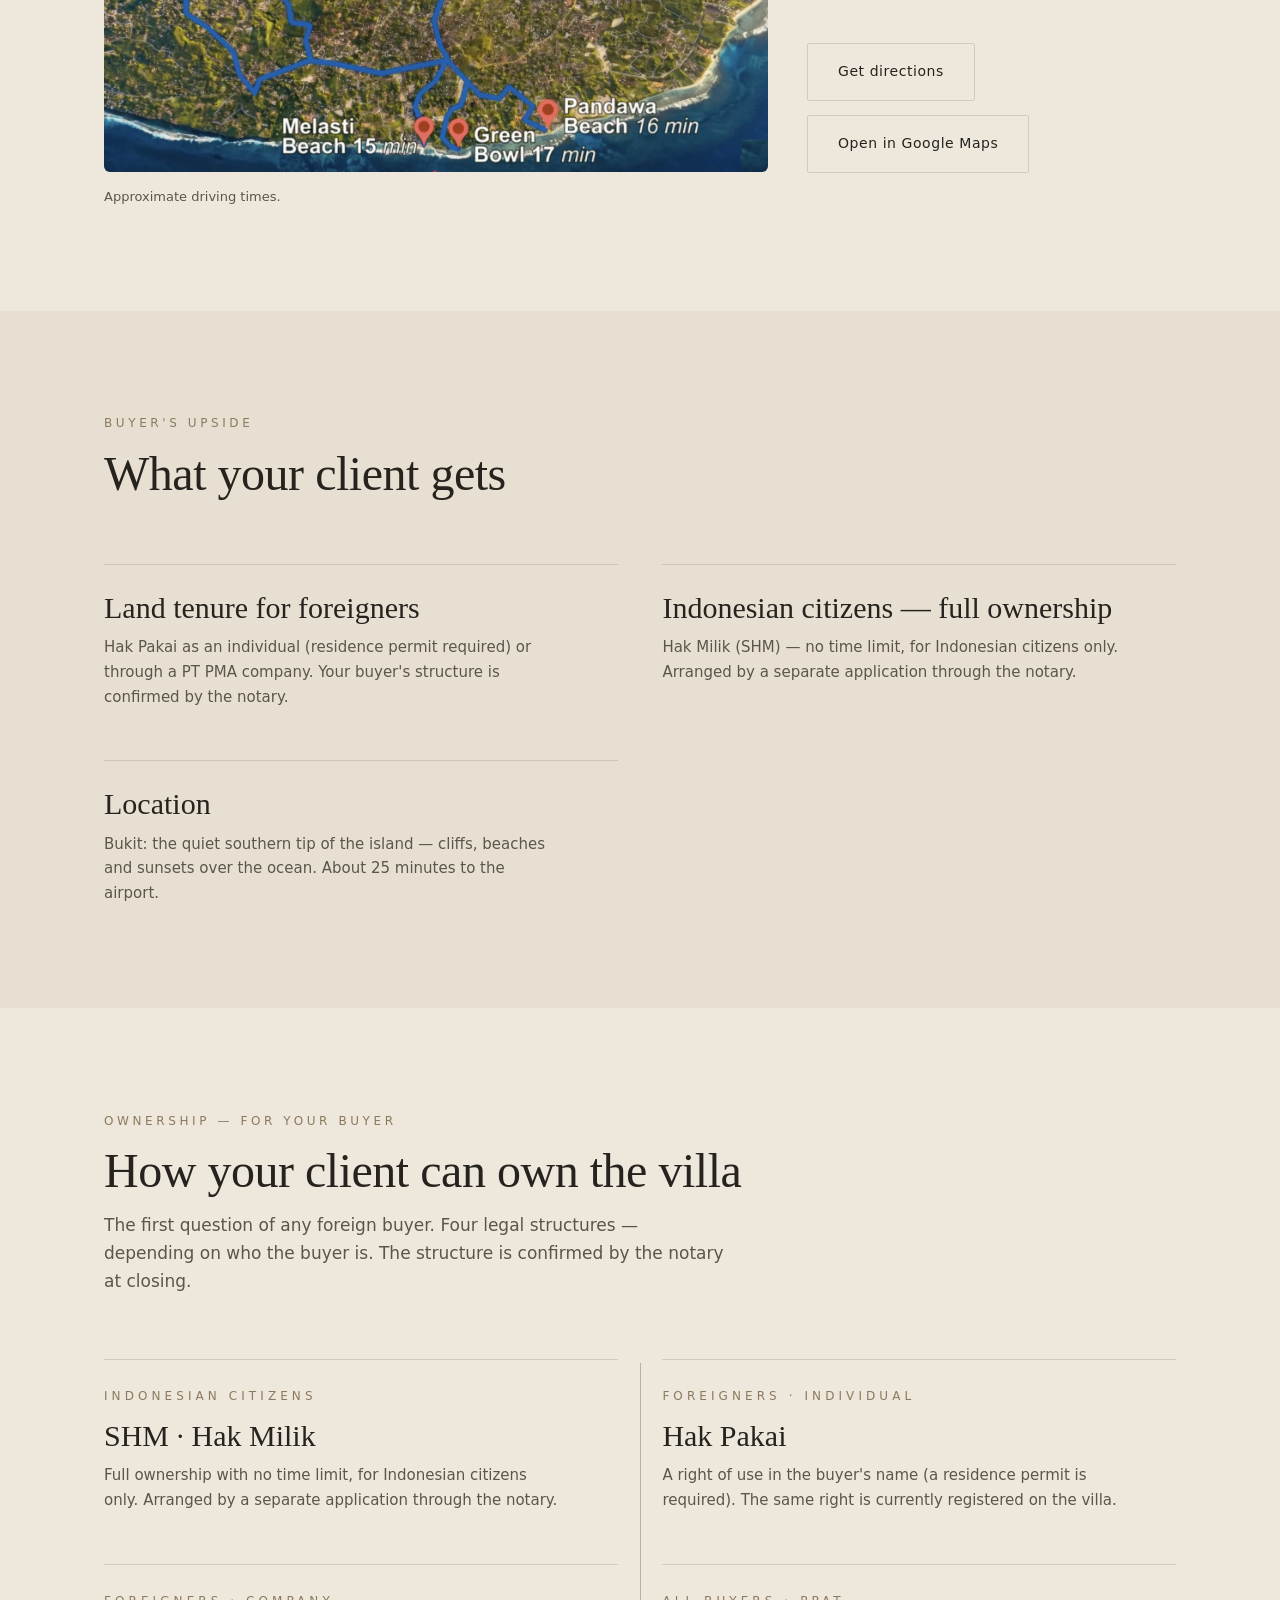
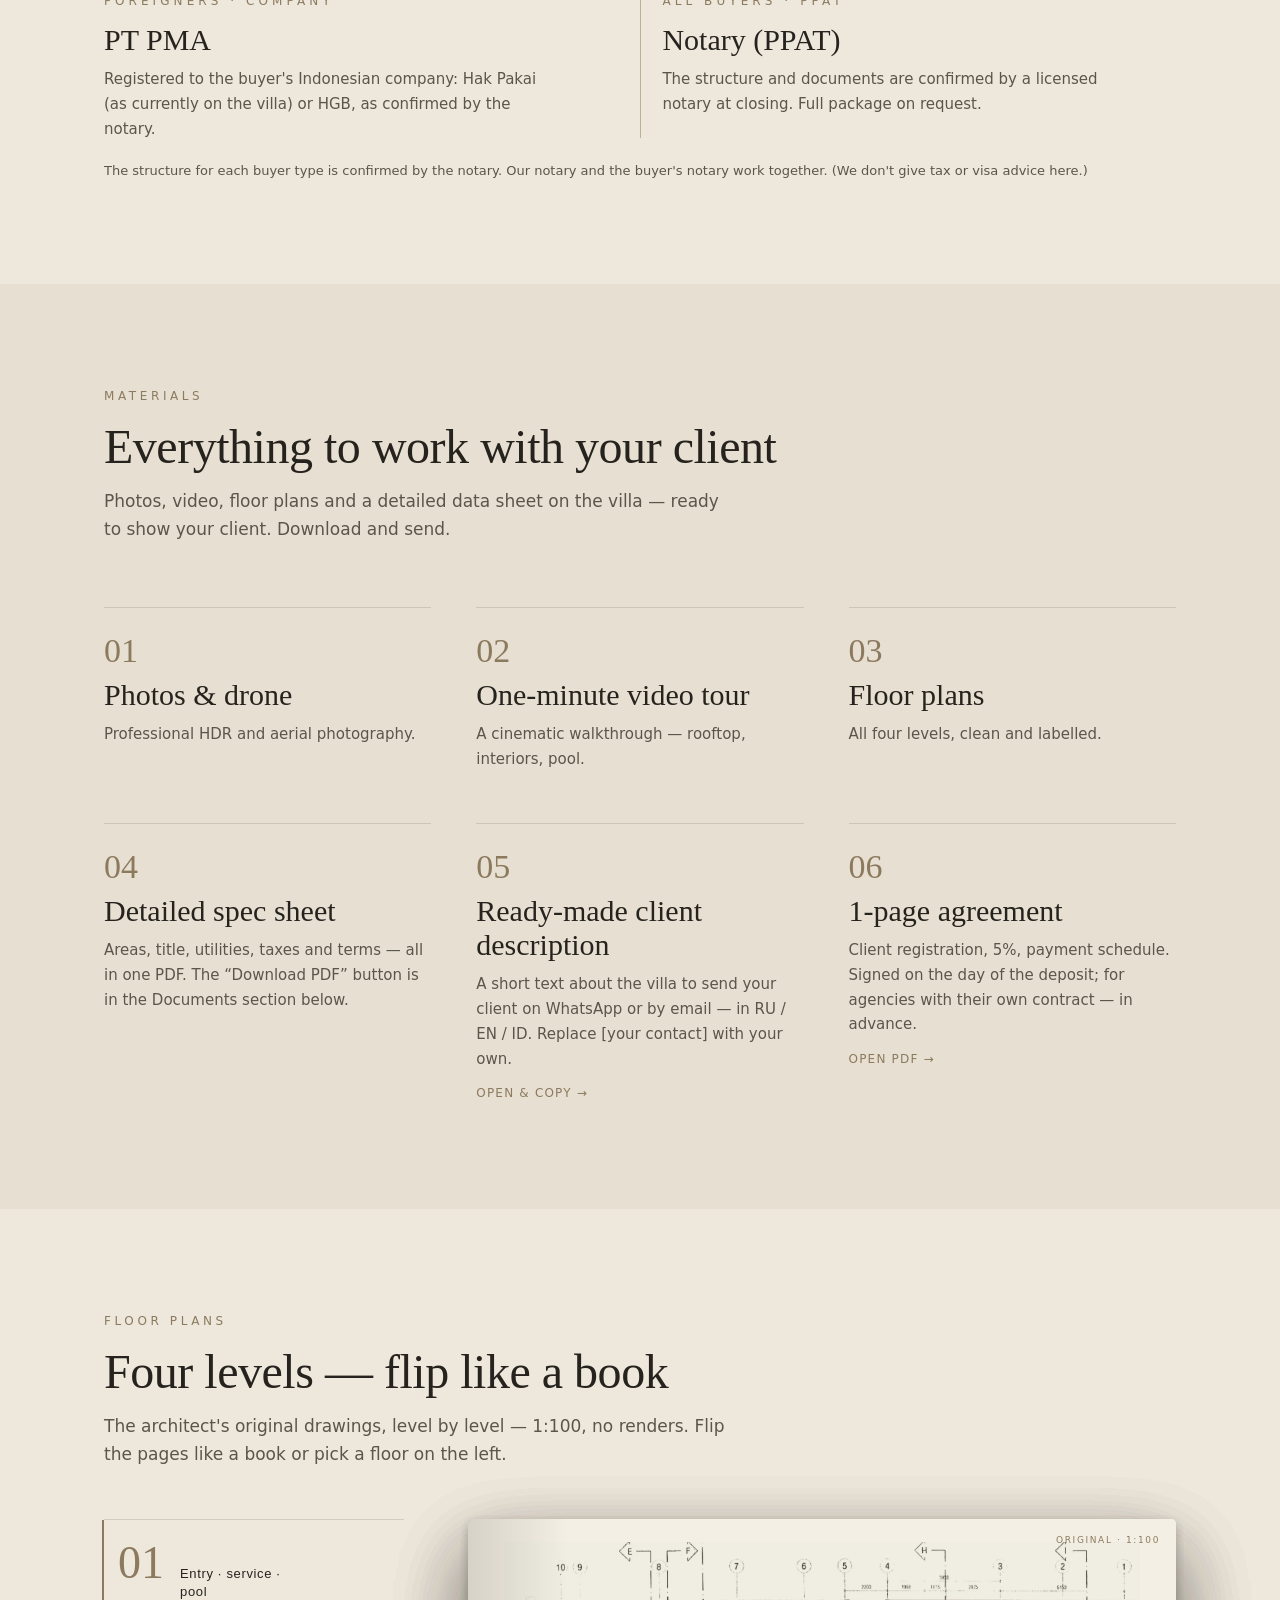
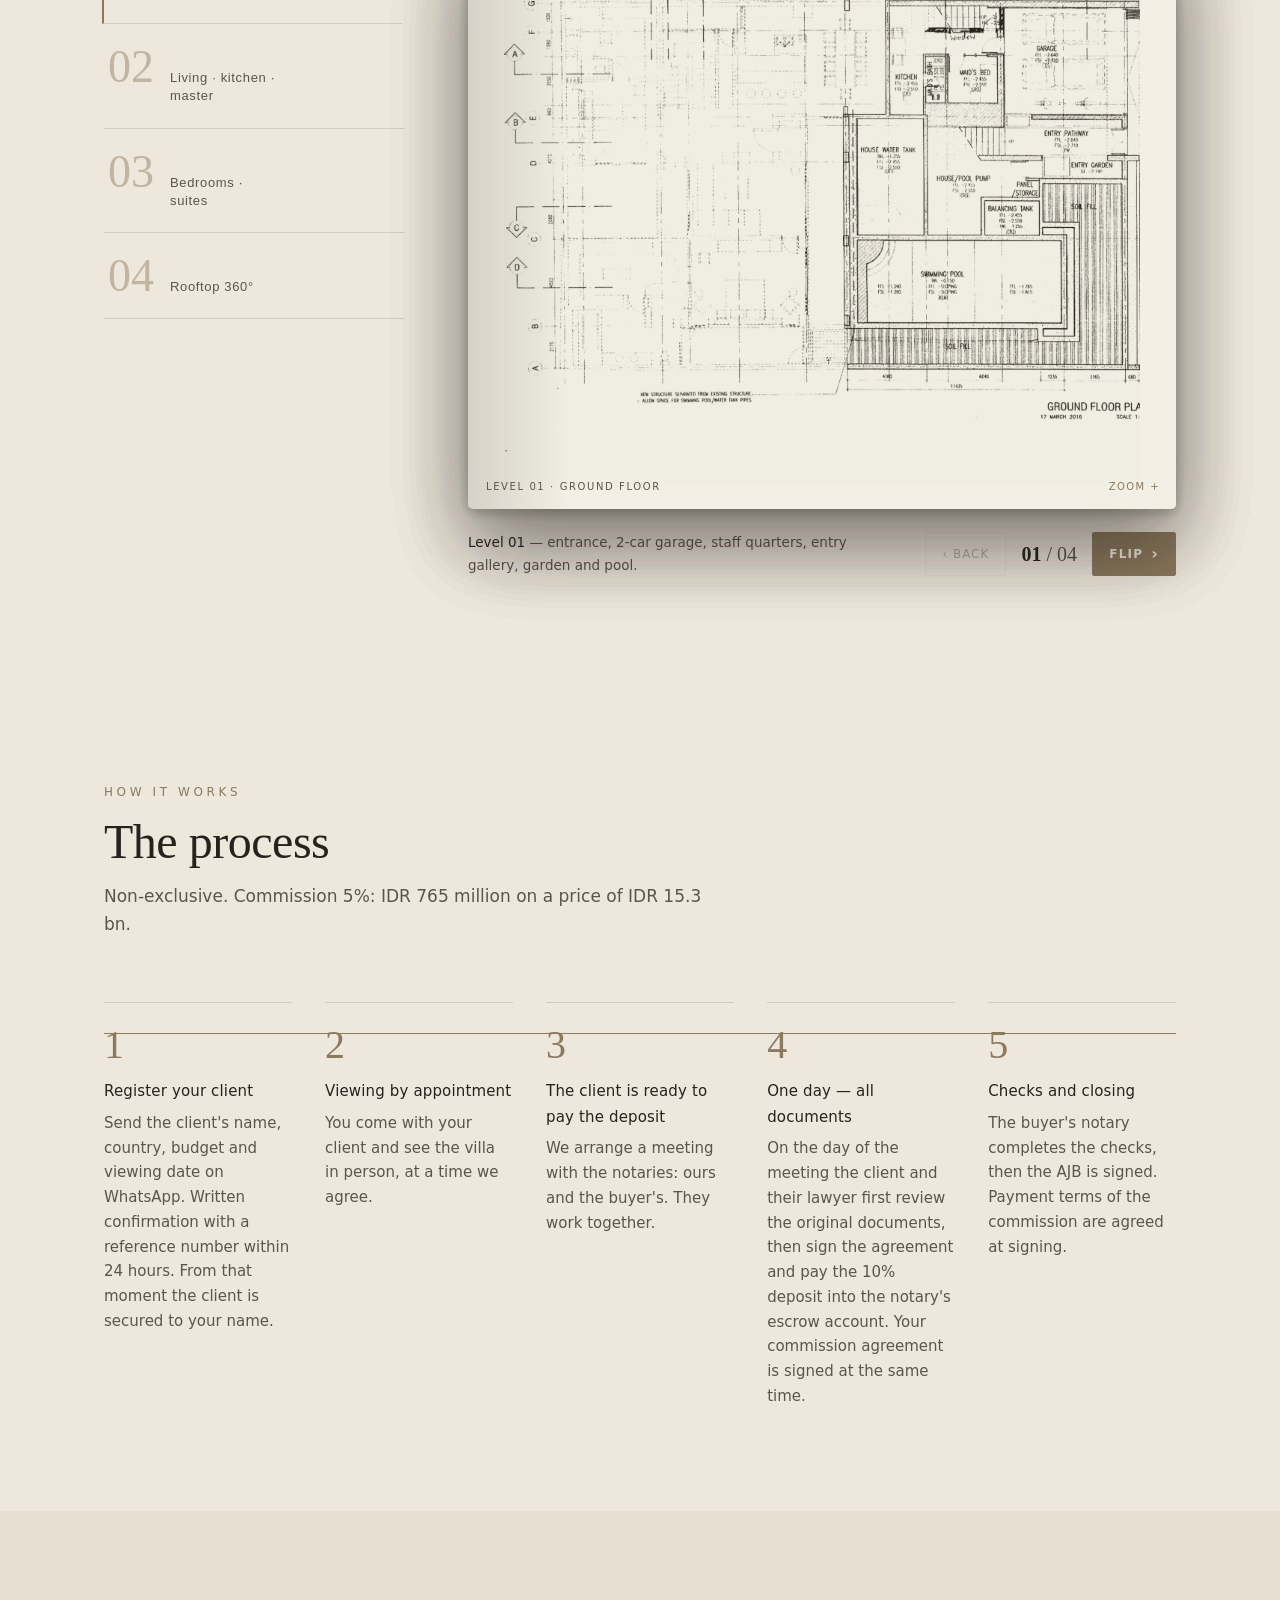
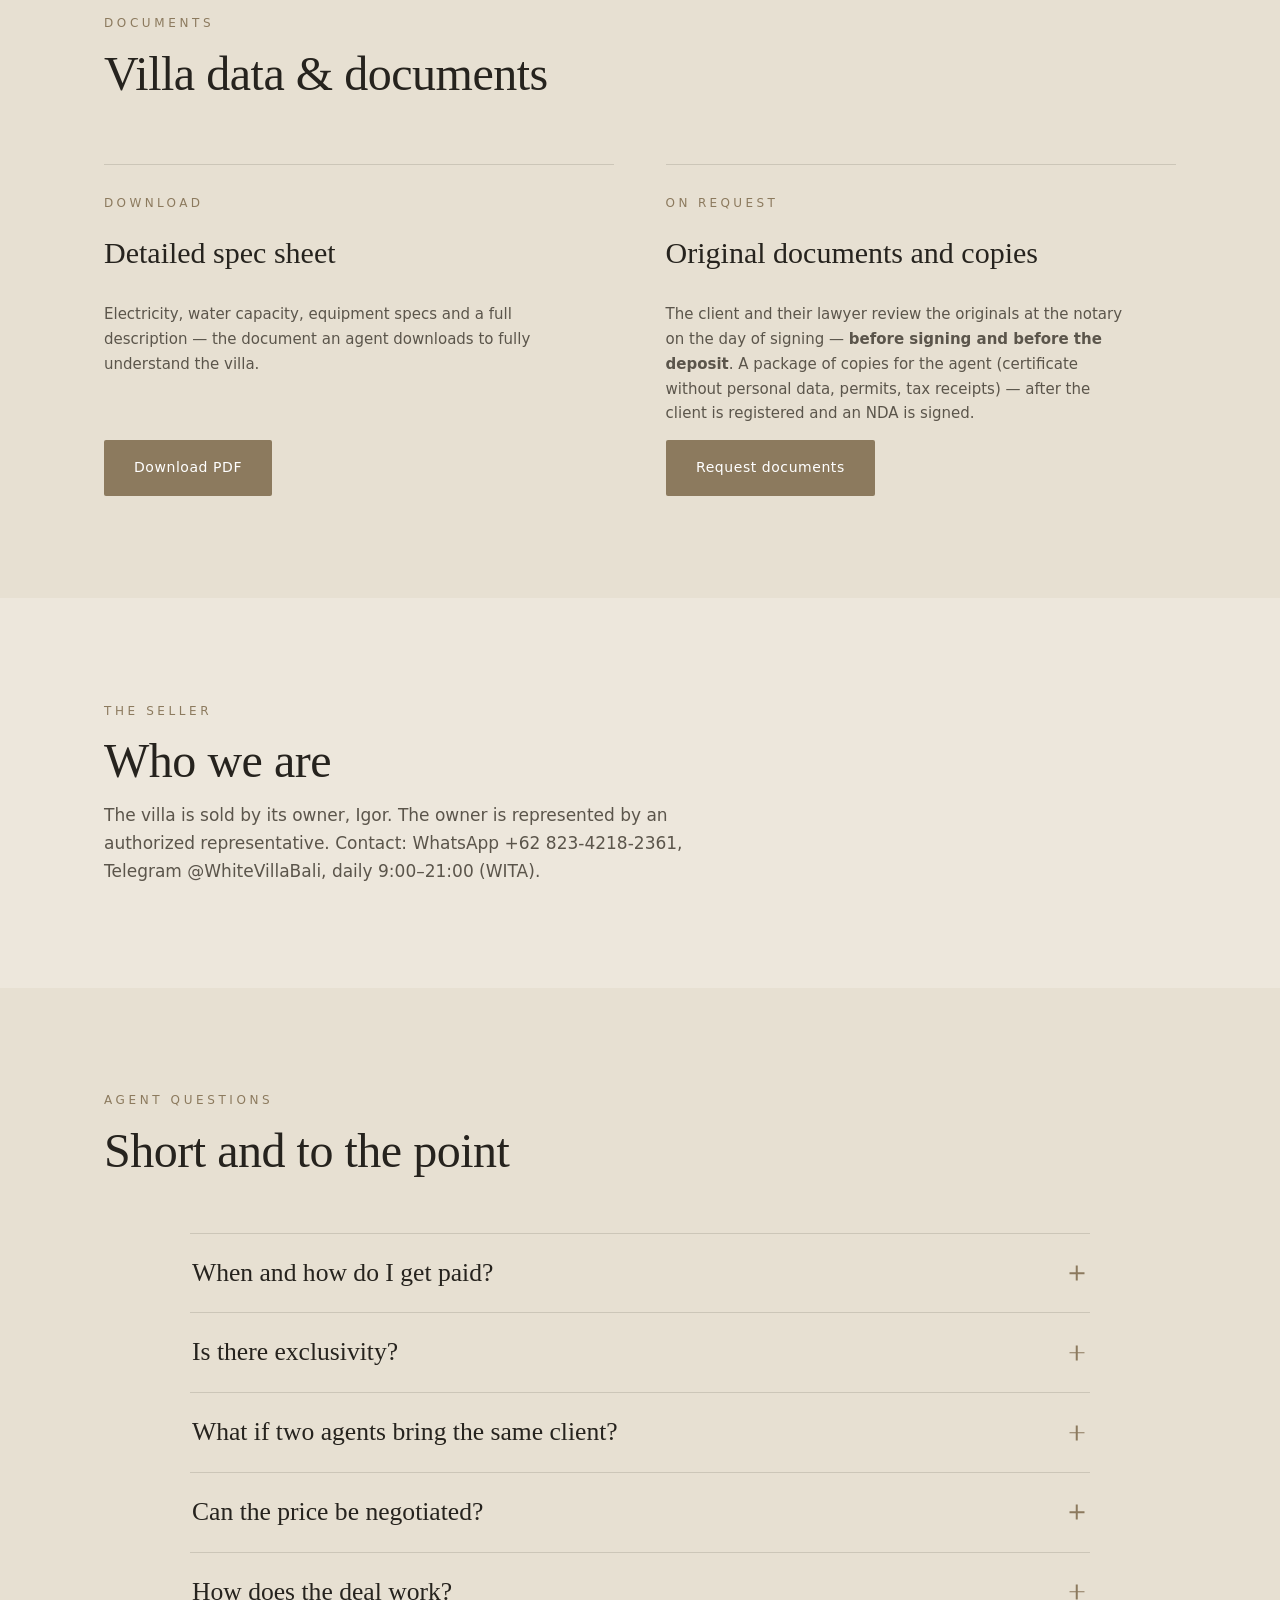
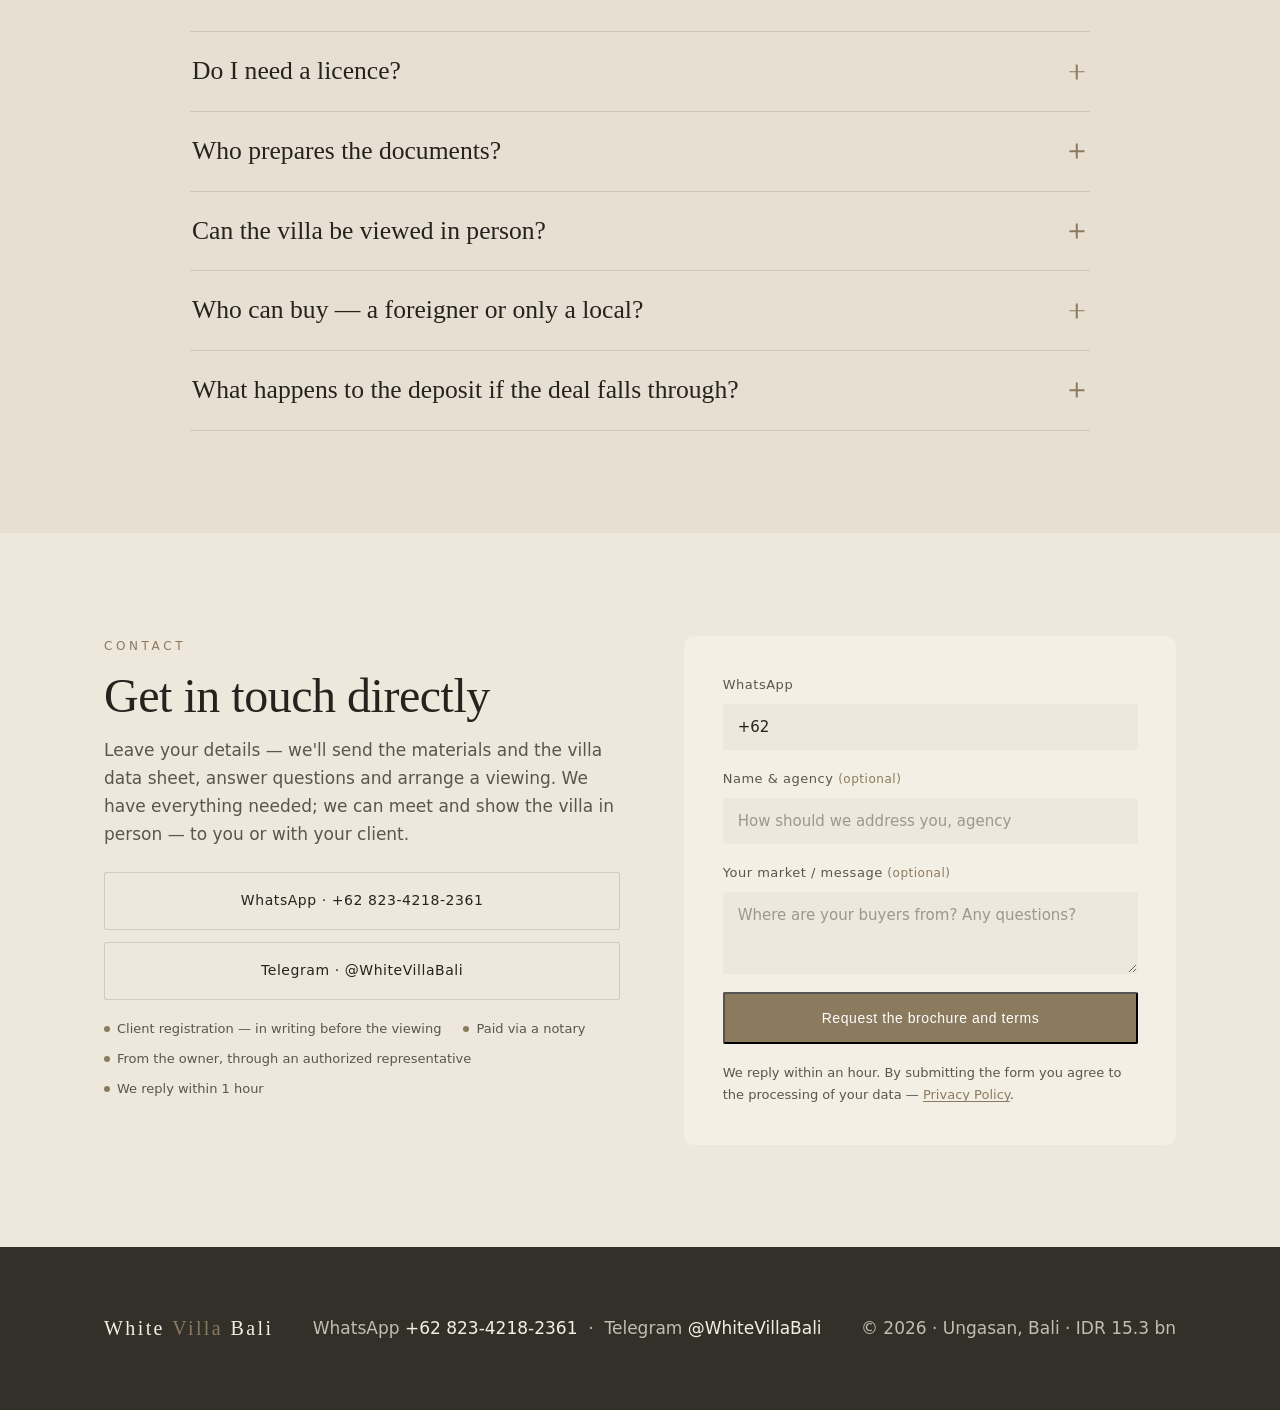
==== commit 34933452: "Add files via upload" ====
--- a/index.html
+++ b/index.html
@@ -631,9 +631,9 @@
   </div>
   <div class="wrap">
     <div class="ag-grid ag-bens">
-      <div class="ag-card ag-card--stat"><span class="ag-bignum"><i class="pfx" data-i18n="ben.upto">до</i>&nbsp;<b data-count="80">80</b>&nbsp;<em data-i18n="ben.years">лет</em></span><h3 data-i18n="ben.c1h">Владение для иностранца</h3><p data-i18n="ben.c1p">Hak Pakai на физлицо (с видом на жительство) или через компанию PT PMA. По действующим нормам 30 + 20 + 30 лет, продление по заявке. Структуру под покупателя подтверждает нотариус.</p></div>
+      <div class="ag-card"><h3 data-i18n="ben.c1h">Владение для иностранца</h3><p data-i18n="ben.c1p">Hak Pakai на физлицо (с видом на жительство) или через компанию PT PMA. Структуру под покупателя подтверждает нотариус.</p></div>
             <div class="ag-card"><h3 data-i18n="ben.c3h">Гражданину Индонезии — полная собственность</h3><p data-i18n="ben.c3p">Hak Milik (SHM) — без срока, только для граждан Индонезии. Оформляем отдельной заявкой через нотариуса.</p></div>
-      <div class="ag-card"><h3 data-i18n="ben.c4h">Рост стоимости актива</h3><p data-i18n="ben.c4p">Букит — самый востребованный юг Бали. Ликвидный объект под ключ: стабильный спрос на перепродажу.</p></div>
+      <div class="ag-card"><h3 data-i18n="ben.c4h">Локация</h3><p data-i18n="ben.c4p">Букит: тихая южная вершина острова — скалы, пляжи и закаты над океаном. До аэропорта около 25 минут.</p></div>
     </div>
   </div>
 </section>
@@ -655,17 +655,17 @@
       <div class="ag-card">
         <span class="who" data-i18n="own.who2">Иностранцы · физлицо</span>
         <h3>Hak Pakai</h3>
-        <p data-i18n="own.p2">Право пользования на имя покупателя (иностранцу нужен вид на жительство). Такое же право сейчас оформлено на вилле. По действующим нормам до 80 лет (30 + 20 + 30), продление по заявке.</p>
+        <p data-i18n="own.p2">Право пользования на имя покупателя (иностранцу нужен вид на жительство). Такое же право сейчас оформлено на вилле.</p>
       </div>
       <div class="ag-card">
         <span class="who" data-i18n="own.who3">Иностранцы · компания</span>
         <h3>PT PMA</h3>
-        <p data-i18n="own.p3">Оформление на индонезийскую компанию покупателя: Hak Pakai (как сейчас на вилле) или HGB, по заключению нотариуса. По действующим нормам 30 + 20 + 30 лет.</p>
+        <p data-i18n="own.p3">Оформление на индонезийскую компанию покупателя: Hak Pakai (как сейчас на вилле) или HGB, по заключению нотариуса.</p>
       </div>
       <div class="ag-card">
-        <span class="who" data-i18n="own.who4">Иностранцы · leasehold</span>
-        <h3 data-i18n="own.h4">Leasehold · 30 лет</h3>
-        <p data-i18n="own.p4">По запросу; условия и цена — отдельно от покупки.</p>
+        <span class="who" data-i18n="own.who4">Все покупатели · PPAT</span>
+        <h3 data-i18n="own.h4">Нотариус (PPAT)</h3>
+        <p data-i18n="own.p4">Структуру и документы подтверждает лицензированный нотариус на сделке. Полный пакет — по запросу.</p>
       </div>
     </div>
     <p class="ag-note" style="margin-top:18px" data-i18n="own.note">Структуру под тип покупателя подтверждает нотариус. Наш нотариус и нотариус покупателя работают вместе. (Налоговых и визовых советов здесь не даём.)</p>
@@ -793,7 +793,7 @@
       <div class="ag-faq__item"><button class="ag-faq__q"><span data-i18n="faq.q6">Нужна ли мне лицензия?</span><span class="ag-faq__ic" aria-hidden="true"></span></button><div class="ag-faq__a"><p data-i18n="faq.a6">Для сотрудничества с нами лицензия не требуется: контракт заключаем с тем, кто первым привёл и зарегистрировал клиента. Сделку оформляют нотариусы (PPAT).</p></div></div>
       <div class="ag-faq__item"><button class="ag-faq__q"><span data-i18n="faq.q7">Кто готовит документы?</span><span class="ag-faq__ic" aria-hidden="true"></span></button><div class="ag-faq__a"><p data-i18n="faq.a7">Нотариусы: наш и нотариус покупателя работают вместе, мы их знакомим. Мы даём все данные по объекту. От вас — покупатель и его интерес.</p></div></div>
       <div class="ag-faq__item"><button class="ag-faq__q"><span data-i18n="faq.q8">Можно показать виллу лично?</span><span class="ag-faq__ic" aria-hidden="true"></span></button><div class="ag-faq__a"><p data-i18n="faq.a8">Да. Встречаемся на вилле — с вами или с вашим клиентом. Живой показ продаёт лучше всего.</p></div></div>
-      <div class="ag-faq__item"><button class="ag-faq__q"><span data-i18n="faq.q9">Кто может купить — иностранец или только местный?</span><span class="ag-faq__ic" aria-hidden="true"></span></button><div class="ag-faq__a"><p data-i18n="faq.a9">Гражданин Индонезии — Hak Milik (SHM). Иностранец — Hak Pakai на физлицо (с видом на жительство), PT PMA (Hak Pakai или HGB) или leasehold на 30 лет. Срок по действующим нормам — до 80 лет. Структуру подтверждает нотариус.</p></div></div>
+      <div class="ag-faq__item"><button class="ag-faq__q"><span data-i18n="faq.q9">Кто может купить — иностранец или только местный?</span><span class="ag-faq__ic" aria-hidden="true"></span></button><div class="ag-faq__a"><p data-i18n="faq.a9">Гражданин Индонезии — Hak Milik (SHM). Иностранец — Hak Pakai на физлицо (с видом на жительство), PT PMA (Hak Pakai или HGB). Структуру подтверждает нотариус.</p></div></div>
       <div class="ag-faq__item"><button class="ag-faq__q"><span data-i18n="faq.q10">Что с депозитом, если сделка не состоялась?</span><span class="ag-faq__ic" aria-hidden="true"></span></button><div class="ag-faq__a"><p data-i18n="faq.a10">Депозит хранится на эскроу-счёте нотариуса. Если проверка документов не пройдена по причине на стороне продавца — возвращается полностью. Если клиент отказывается без причины — остаётся у стороны продавца; в договорах с агентствами он делится с агентом 50/50.</p></div></div>
     </div>
   </div>
@@ -860,7 +860,7 @@
 
 Цена: Rp 15,3 млрд.
 
-Оформление: гражданам Индонезии — Hak Milik (SHM); иностранцам — Hak Pakai, PT PMA (Hak Pakai или HGB) или leasehold на 30 лет. Структуру подтверждает нотариус.
+Оформление: гражданам Индонезии — Hak Milik (SHM); иностранцам — Hak Pakai, PT PMA (Hak Pakai или HGB). Структуру подтверждает нотариус.
 
 Фото и видео: [ссылка]
 Вопросы и показ: [ваш контакт]</pre>
@@ -874,7 +874,7 @@
 
 Price: IDR 15.3 bn.
 
-Ownership: Indonesian citizens — Hak Milik (SHM); foreign buyers — Hak Pakai, PT PMA (Hak Pakai or HGB) or a 30-year leasehold. The structure is confirmed by the notary.
+Ownership: Indonesian citizens — Hak Milik (SHM); foreign buyers — Hak Pakai, PT PMA (Hak Pakai or HGB). The structure is confirmed by the notary.
 
 Photos & video: [link]
 Questions & viewing: [your contact]</pre>
@@ -888,7 +888,7 @@
 
 Harga: Rp 15,3 miliar.
 
-Kepemilikan: WNI — Hak Milik (SHM); WNA — Hak Pakai, PT PMA (Hak Pakai atau HGB), atau leasehold 30 tahun. Struktur dikonfirmasi notaris.
+Kepemilikan: WNI — Hak Milik (SHM); WNA — Hak Pakai, PT PMA (Hak Pakai atau HGB). Struktur dikonfirmasi notaris.
 
 Foto & video: [tautan]
 Pertanyaan & viewing: [kontak Anda]</pre>
@@ -975,8 +975,6 @@
         "spec.land": "Land",
         "spec.roof": "Rooftop",
         "spec.built": "Built",
-        "spec.yield": "Yield",
-        "spec.yieldval": "12–15<small> %/yr</small>",
         "spec.cond": "Condition",
         "spec.turnkey": "Turnkey",
         "obj.price": "Ungasan · Bukit · Bali &nbsp;—&nbsp; <b>IDR 15.3 bn</b> &nbsp;·&nbsp; pool · home cinema · Sonos · 2-car garage · furnished.",
@@ -1017,20 +1015,20 @@
         "ben.years": "years",
         "ben.pa": "% / yr",
         "ben.c1h": "Land tenure for foreigners",
-        "ben.c1p": "Hak Pakai as an individual (residence permit required) or through a PT PMA company. Under current rules: 30 + 20 + 30 years, extension by application. Your buyer's structure is confirmed by the notary.",
+        "ben.c1p": "Hak Pakai as an individual (residence permit required) or through a PT PMA company. Your buyer's structure is confirmed by the notary.",
         "ben.c3h": "Indonesian citizens — full ownership",
         "ben.c3p": "Hak Milik (SHM) — no time limit, for Indonesian citizens only. Arranged by a separate application through the notary.",
-        "ben.c4h": "Asset appreciation",
-        "ben.c4p": "Bukit is the most sought-after south of Bali. A liquid turnkey asset with steady resale demand.",
+        "ben.c4h": "Location",
+        "ben.c4p": "Bukit: the quiet southern tip of the island — cliffs, beaches and sunsets over the ocean. About 25 minutes to the airport.",
         "own.eyebrow": "Ownership — for your buyer",
         "own.h2": "How your client can own the villa",
         "own.lead": "The first question of any foreign buyer. Four legal structures — depending on who the buyer is. The structure is confirmed by the notary at closing.",
         "own.who1": "Indonesian citizens",
         "own.p1": "Full ownership with no time limit, for Indonesian citizens only. Arranged by a separate application through the notary.",
         "own.who2": "Foreigners · individual",
-        "own.p2": "A right of use in the buyer's name (a residence permit is required). The same right is currently registered on the villa. Under current rules up to 80 years (30 + 20 + 30), extension by application.",
+        "own.p2": "A right of use in the buyer's name (a residence permit is required). The same right is currently registered on the villa.",
         "own.who3": "Foreigners · company",
-        "own.p3": "Registered to the buyer's Indonesian company: Hak Pakai (as currently on the villa) or HGB, as confirmed by the notary. Under current rules 30 + 20 + 30 years.",
+        "own.p3": "Registered to the buyer's Indonesian company: Hak Pakai (as currently on the villa) or HGB, as confirmed by the notary.",
         "own.note": "The structure for each buyer type is confirmed by the notary. Our notary and the buyer's notary work together. (We don't give tax or visa advice here.)",
         "kit.eyebrow": "Materials",
         "kit.h2": "Everything to work with your client",
@@ -1128,9 +1126,9 @@
                         "comm.l3": "<b>Your client is protected for 6 months</b> from registration. Send the client's name, country, budget and viewing date on WhatsApp (no client phone number needed) — written confirmation with a reference number within 24 hours. The earliest registration takes priority. One commission per sale.",
         "comm.l4": "Non-exclusive. The 1-page agreement is signed at the notary on the day of the deposit, together with the client's documents.",
         "comm.fine": "All amounts are in Indonesian rupiah (IDR).",
-        "own.who4": "Foreigners · leasehold",
-        "own.h4": "Leasehold · 30 years",
-        "own.p4": "On request; terms and price are separate from a purchase.",
+        "own.who4": "All buyers · PPAT",
+        "own.h4": "Notary (PPAT)",
+        "own.p4": "The structure and documents are confirmed by a licensed notary at closing. Full package on request.",
         "kit.c6cue": "Open PDF →",
         "who.eyebrow": "The seller",
         "who.h2": "Who we are",
@@ -1138,7 +1136,7 @@
         "faq.q8": "Can the villa be viewed in person?",
         "faq.a8": "Yes. We meet at the villa — with you or with your client. An in-person viewing sells best.",
         "faq.q9": "Who can buy — a foreigner or only a local?",
-        "faq.a9": "An Indonesian citizen — Hak Milik (SHM). A foreigner — Hak Pakai as an individual (with a residence permit), a PT PMA company (Hak Pakai or HGB) or a 30-year leasehold. Term under current rules — up to 80 years. The structure is confirmed by the notary.",
+        "faq.a9": "An Indonesian citizen — Hak Milik (SHM). A foreigner — Hak Pakai as an individual (with a residence permit), a PT PMA company (Hak Pakai or HGB). The structure is confirmed by the notary.",
         "faq.q10": "What happens to the deposit if the deal falls through?",
         "faq.a10": "The deposit is held in the notary's escrow account. If the document checks are not passed because of something on the seller's side — it is returned in full. If the client withdraws without a reason — it stays with the seller's side; in our agency agreements it is split with the agent 50/50.",
         "fab.t": "Register a client"
@@ -1162,8 +1160,6 @@
         "spec.land": "Luas tanah",
         "spec.roof": "Rooftop",
         "spec.built": "Dibangun",
-        "spec.yield": "Imbal hasil",
-        "spec.yieldval": "12–15<small> %/tahun</small>",
         "spec.cond": "Kondisi",
         "spec.turnkey": "Siap huni",
         "obj.price": "Ungasan · Bukit · Bali &nbsp;—&nbsp; <b>Rp 15,3 miliar</b> &nbsp;·&nbsp; kolam renang · home cinema · Sonos · garasi 2 mobil · fully furnished.",
@@ -1203,21 +1199,21 @@
         "ben.upto": "hingga",
         "ben.years": "tahun",
         "ben.pa": "% / tahun",
-        "ben.c1h": "Jangka waktu hak untuk WNA",
-        "ben.c1p": "Hak Pakai atas nama pribadi (dengan izin tinggal) atau melalui PT PMA. Menurut aturan yang berlaku saat ini: 30 + 20 + 30 tahun, perpanjangan dan pembaruan melalui permohonan. Struktur untuk pembeli Anda dikonfirmasi notaris.",
+        "ben.c1h": "Kepemilikan untuk WNA",
+        "ben.c1p": "Hak Pakai atas nama pribadi (dengan izin tinggal) atau melalui PT PMA. Struktur untuk pembeli Anda dikonfirmasi notaris.",
         "ben.c3h": "WNI — hak milik penuh",
         "ben.c3p": "SHM (Hak Milik) — tanpa batas waktu, hanya untuk WNI. Diurus melalui permohonan terpisah lewat notaris.",
-        "ben.c4h": "Kenaikan nilai aset",
-        "ben.c4p": "Bukit adalah kawasan paling diminati di selatan Bali. Aset siap huni yang likuid dengan permintaan jual kembali yang stabil.",
+        "ben.c4h": "Lokasi",
+        "ben.c4p": "Bukit: ujung selatan pulau yang tenang — tebing, pantai, dan matahari terbenam di atas laut. Sekitar 25 menit ke bandara.",
         "own.eyebrow": "Kepemilikan — untuk pembeli Anda",
         "own.h2": "Cara klien Anda dapat memiliki vila",
         "own.lead": "Pertanyaan pertama setiap pembeli asing. Empat struktur legal — tergantung siapa pembelinya. Struktur dikonfirmasi notaris saat transaksi.",
         "own.who1": "WNI",
         "own.p1": "Kepemilikan penuh tanpa batas waktu, hanya untuk WNI. Diurus melalui permohonan terpisah lewat notaris.",
         "own.who2": "WNA · pribadi",
-        "own.p2": "Hak atas tanah atas nama pembeli (WNA perlu izin tinggal). Vila ini saat ini juga berstatus Hak Pakai. Menurut aturan yang berlaku saat ini hingga 80 tahun (30 + 20 + 30), perpanjangan dan pembaruan melalui permohonan.",
+        "own.p2": "Hak atas tanah atas nama pembeli (WNA perlu izin tinggal). Vila ini saat ini juga berstatus Hak Pakai.",
         "own.who3": "WNA · perusahaan",
-        "own.p3": "Didaftarkan atas nama perusahaan Indonesia milik pembeli: Hak Pakai (seperti status vila saat ini) atau HGB, sesuai konfirmasi notaris. Menurut aturan yang berlaku saat ini 30 + 20 + 30 tahun.",
+        "own.p3": "Didaftarkan atas nama perusahaan Indonesia milik pembeli: Hak Pakai (seperti status vila saat ini) atau HGB, sesuai konfirmasi notaris.",
         "own.note": "Struktur untuk tiap tipe pembeli dikonfirmasi notaris. Notaris kami dan notaris pembeli bekerja sama. (Kami tidak memberi saran pajak atau visa di sini.)",
         "kit.eyebrow": "Materi",
         "kit.h2": "Semua untuk bekerja dengan klien",
@@ -1315,9 +1311,9 @@
                         "comm.l3": "<b>Proteksi klien Anda: 6 bulan</b> sejak pendaftaran. Kirim nama klien, negara asal, budget, dan tanggal viewing lewat WhatsApp (nomor telepon klien tidak perlu) — konfirmasi tertulis dengan nomor referensi kami kirim dalam 24 jam. Pendaftaran paling awal yang berlaku. Fee hanya dibayarkan sekali per transaksi.",
         "comm.l4": "Open listing. Perjanjian 1 halaman ditandatangani di notaris pada hari DP, bersamaan dengan dokumen klien.",
         "comm.fine": "Semua nilai dalam rupiah (IDR).",
-        "own.who4": "WNA · leasehold",
-        "own.h4": "Leasehold · 30 tahun",
-        "own.p4": "Atas permintaan; ketentuan dan harga terpisah dari pembelian.",
+        "own.who4": "Semua pembeli · PPAT",
+        "own.h4": "Notaris (PPAT)",
+        "own.p4": "Struktur dan dokumen dikonfirmasi notaris berlisensi saat closing. Paket lengkap atas permintaan.",
         "kit.c6cue": "Buka PDF →",
         "who.eyebrow": "Penjual",
         "who.h2": "Siapa kami",
@@ -1325,7 +1321,7 @@
         "faq.q8": "Bisakah vila dilihat langsung?",
         "faq.a8": "Ya. Kita bertemu di vila — bersama Anda atau klien Anda. Kunjungan langsung paling efektif menjual.",
         "faq.q9": "Siapa yang bisa membeli — WNA atau hanya WNI?",
-        "faq.a9": "WNI — Hak Milik (SHM). WNA — Hak Pakai atas nama pribadi (dengan izin tinggal), PT PMA (Hak Pakai atau HGB), atau leasehold 30 tahun. Jangka waktu hak menurut aturan yang berlaku saat ini — hingga 80 tahun. Struktur dikonfirmasi notaris.",
+        "faq.a9": "WNI — Hak Milik (SHM). WNA — Hak Pakai atas nama pribadi (dengan izin tinggal), PT PMA (Hak Pakai atau HGB). Struktur dikonfirmasi notaris.",
         "faq.q10": "Bagaimana nasib DP jika transaksi batal?",
         "faq.a10": "DP disimpan di rekening titipan notaris. Jika pemeriksaan dokumen tidak lulus karena masalah di pihak penjual — DP dikembalikan penuh. Jika klien mundur tanpa alasan — DP hangus dan menjadi hak penjual; dalam perjanjian dengan agensi, DP dibagi 50/50 dengan agen.",
         "fab.t": "Daftarkan klien"
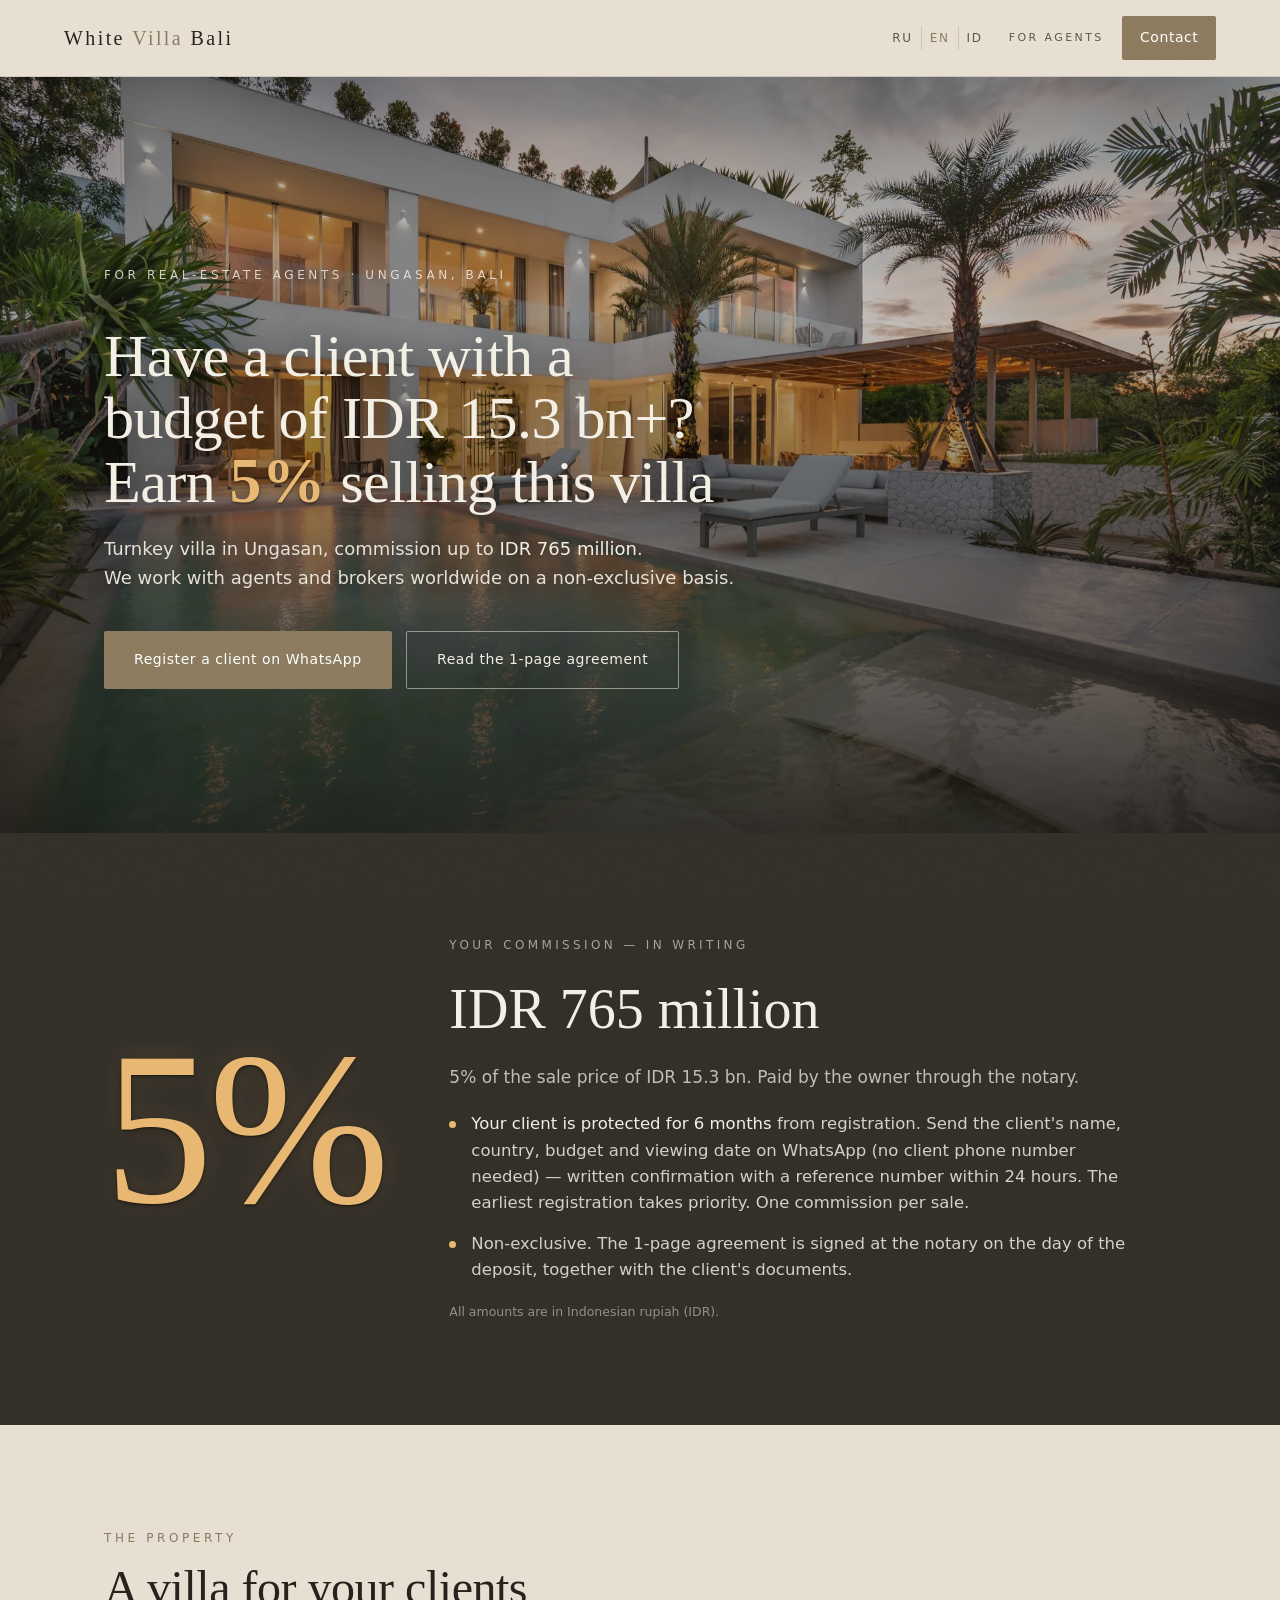
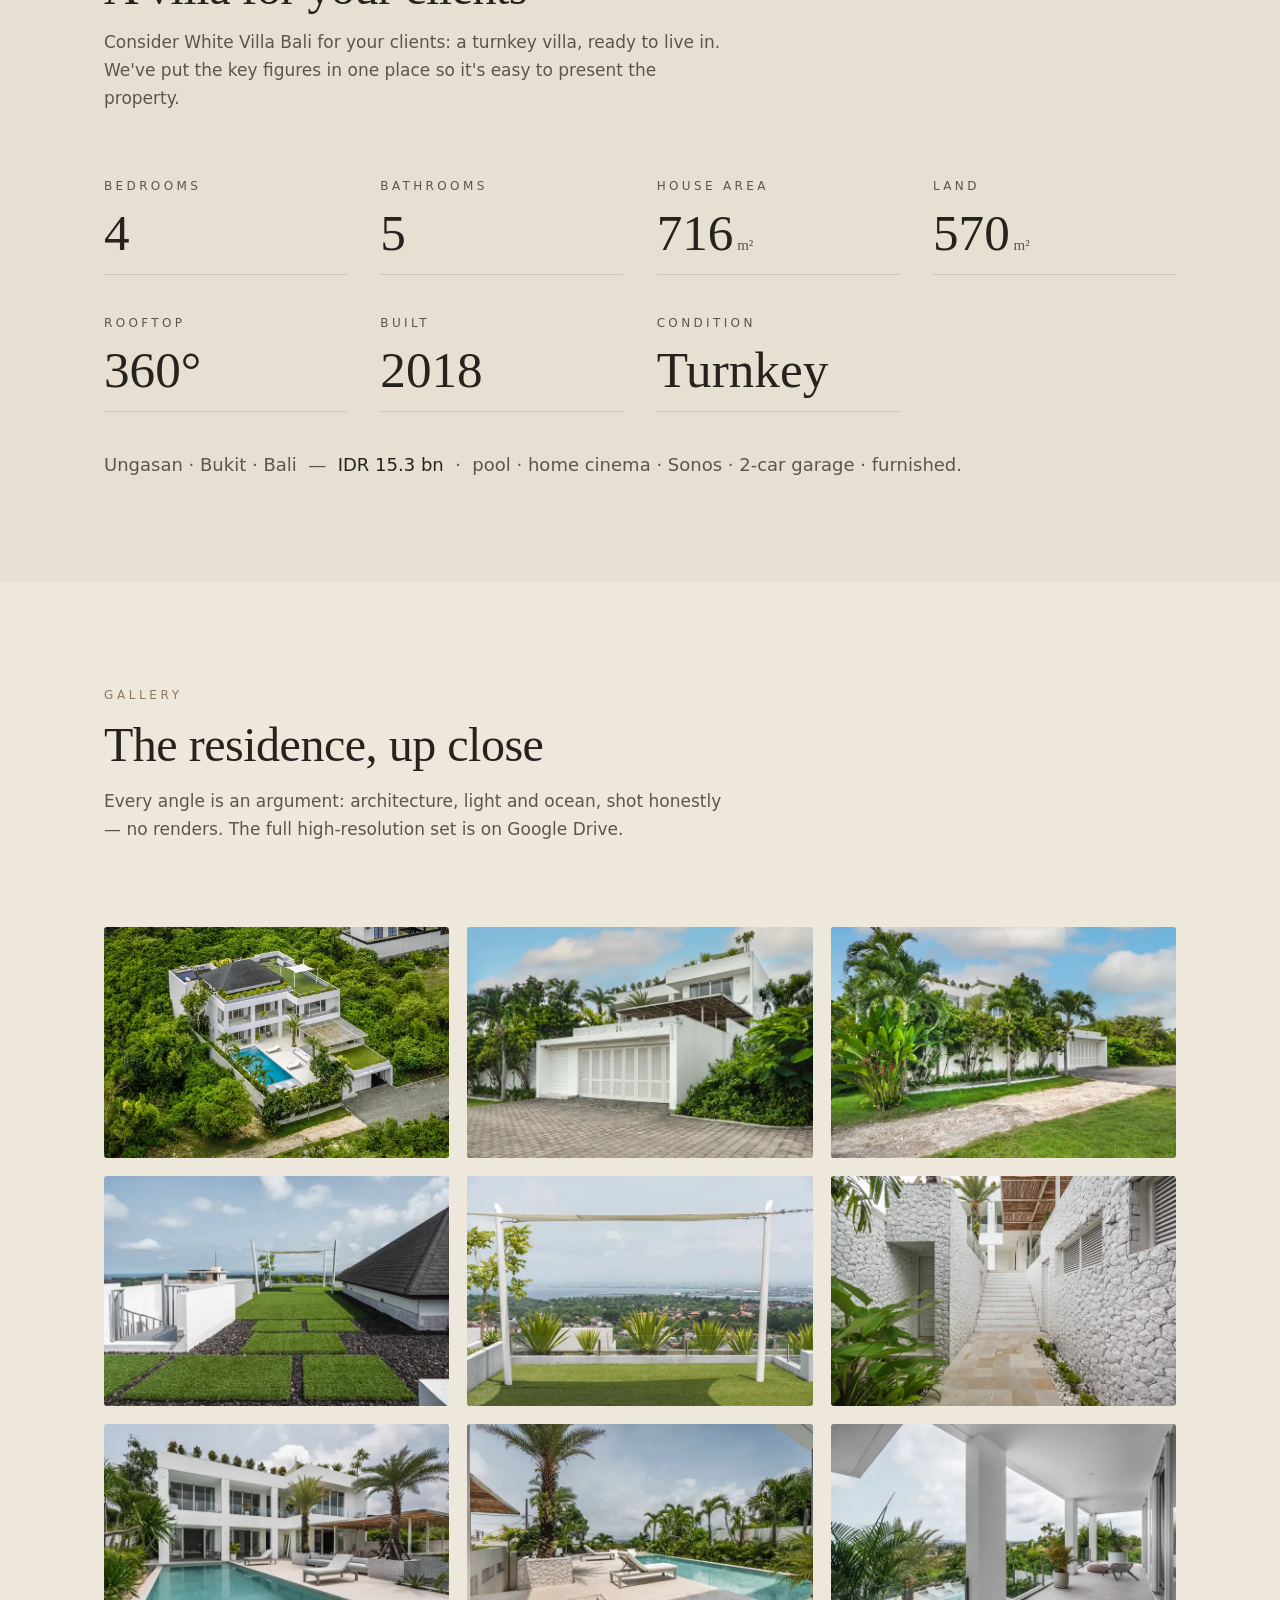
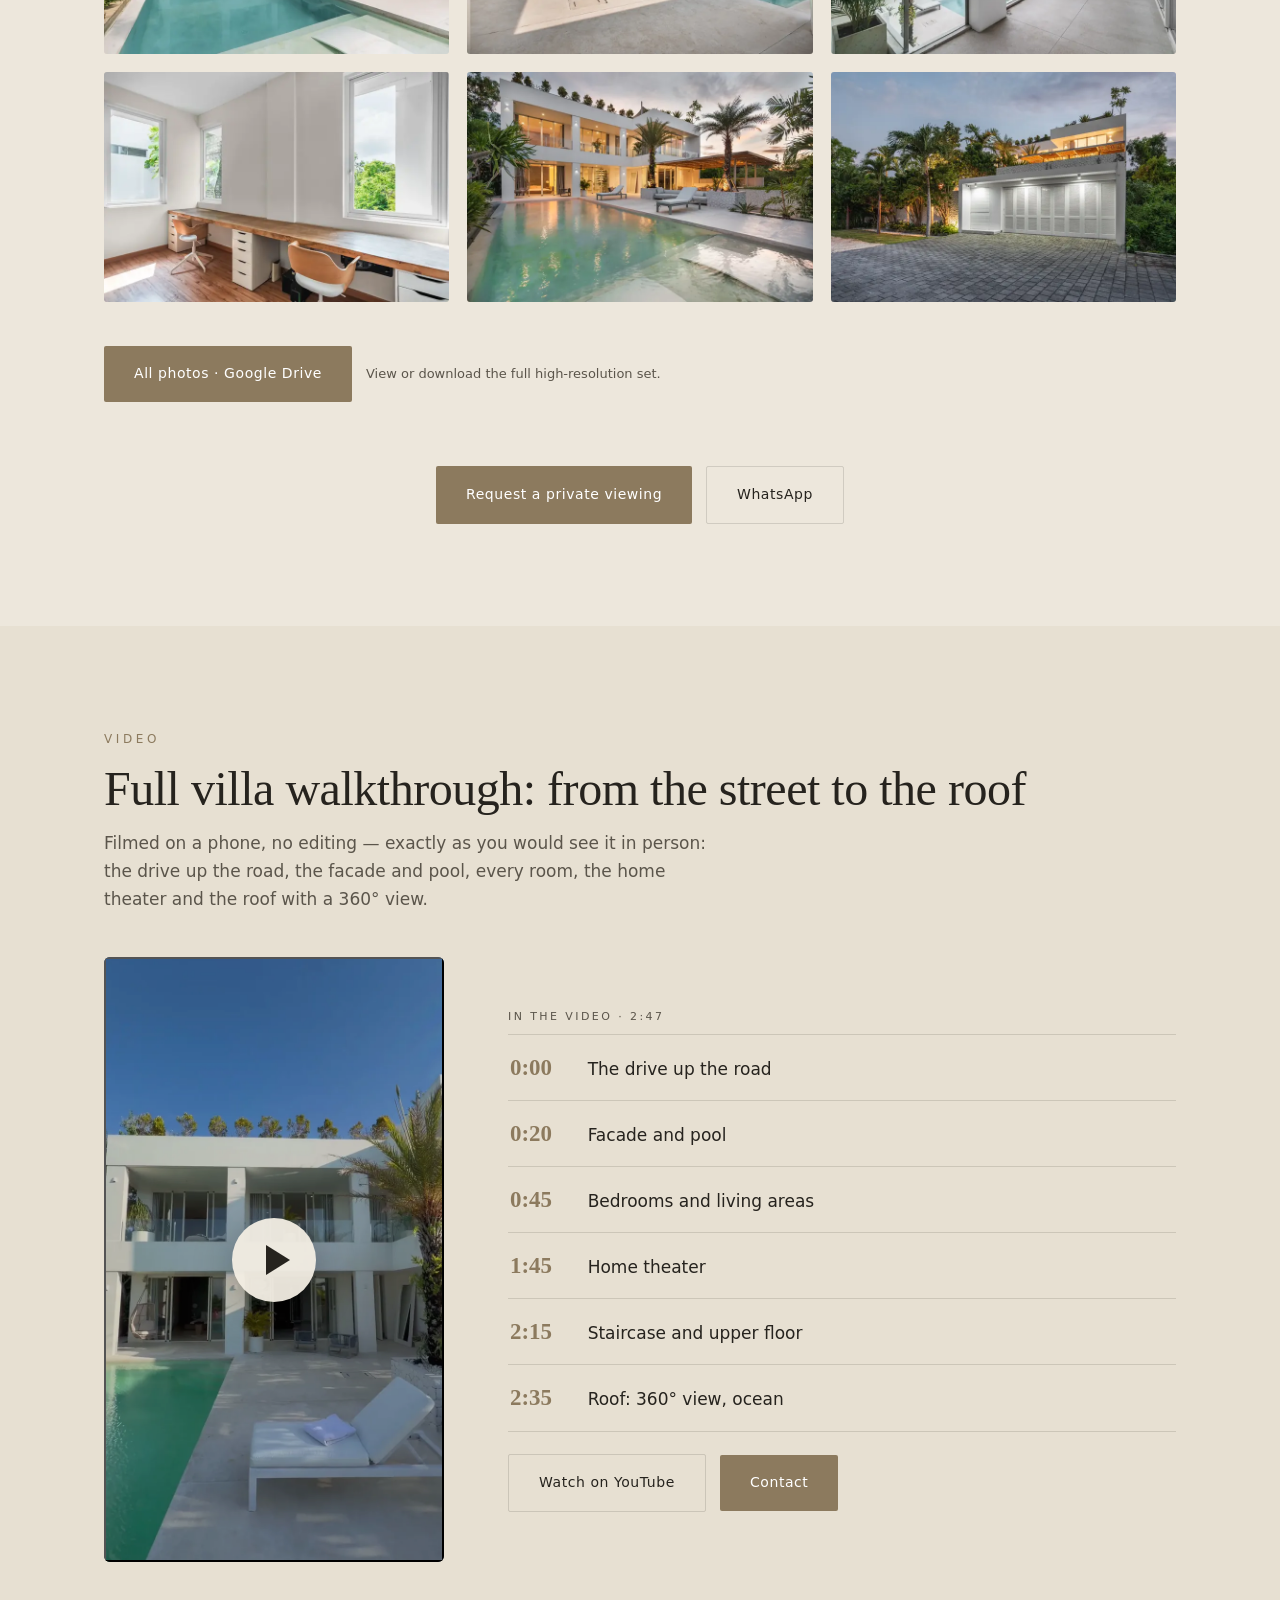
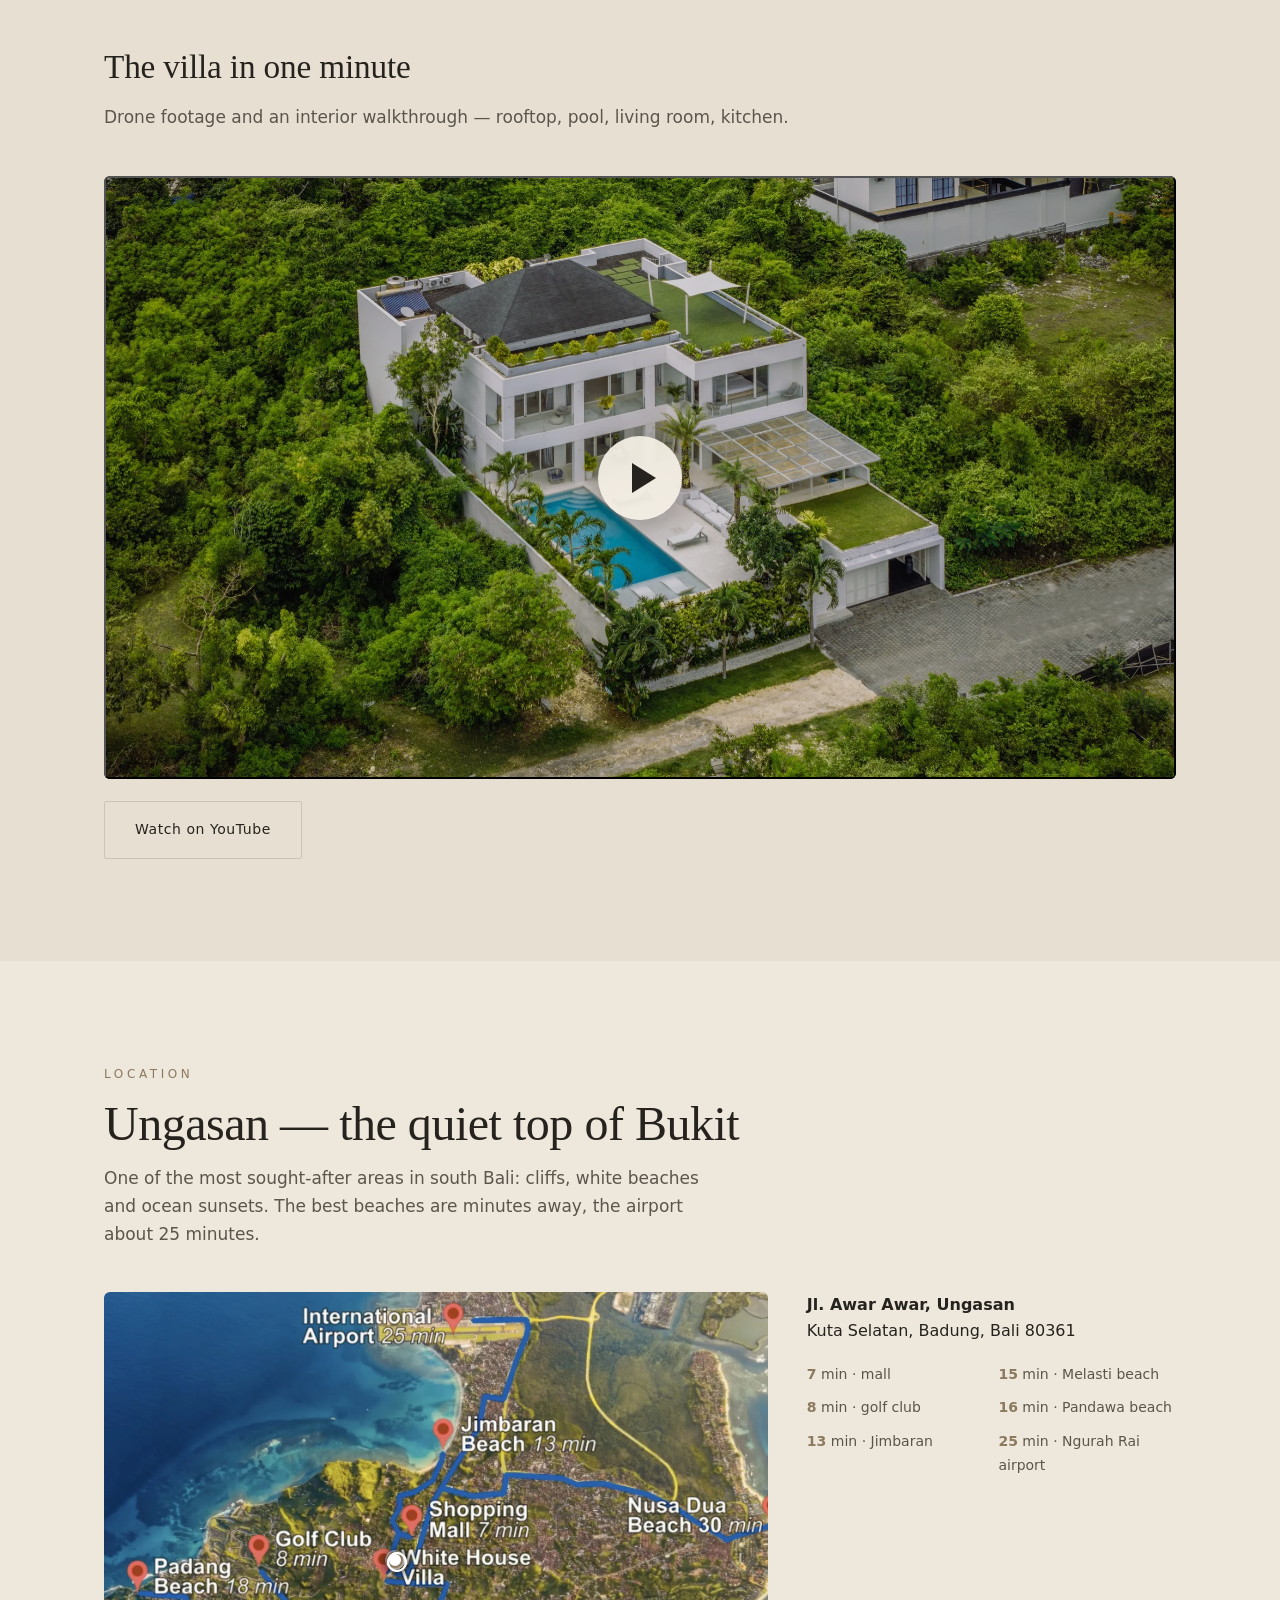
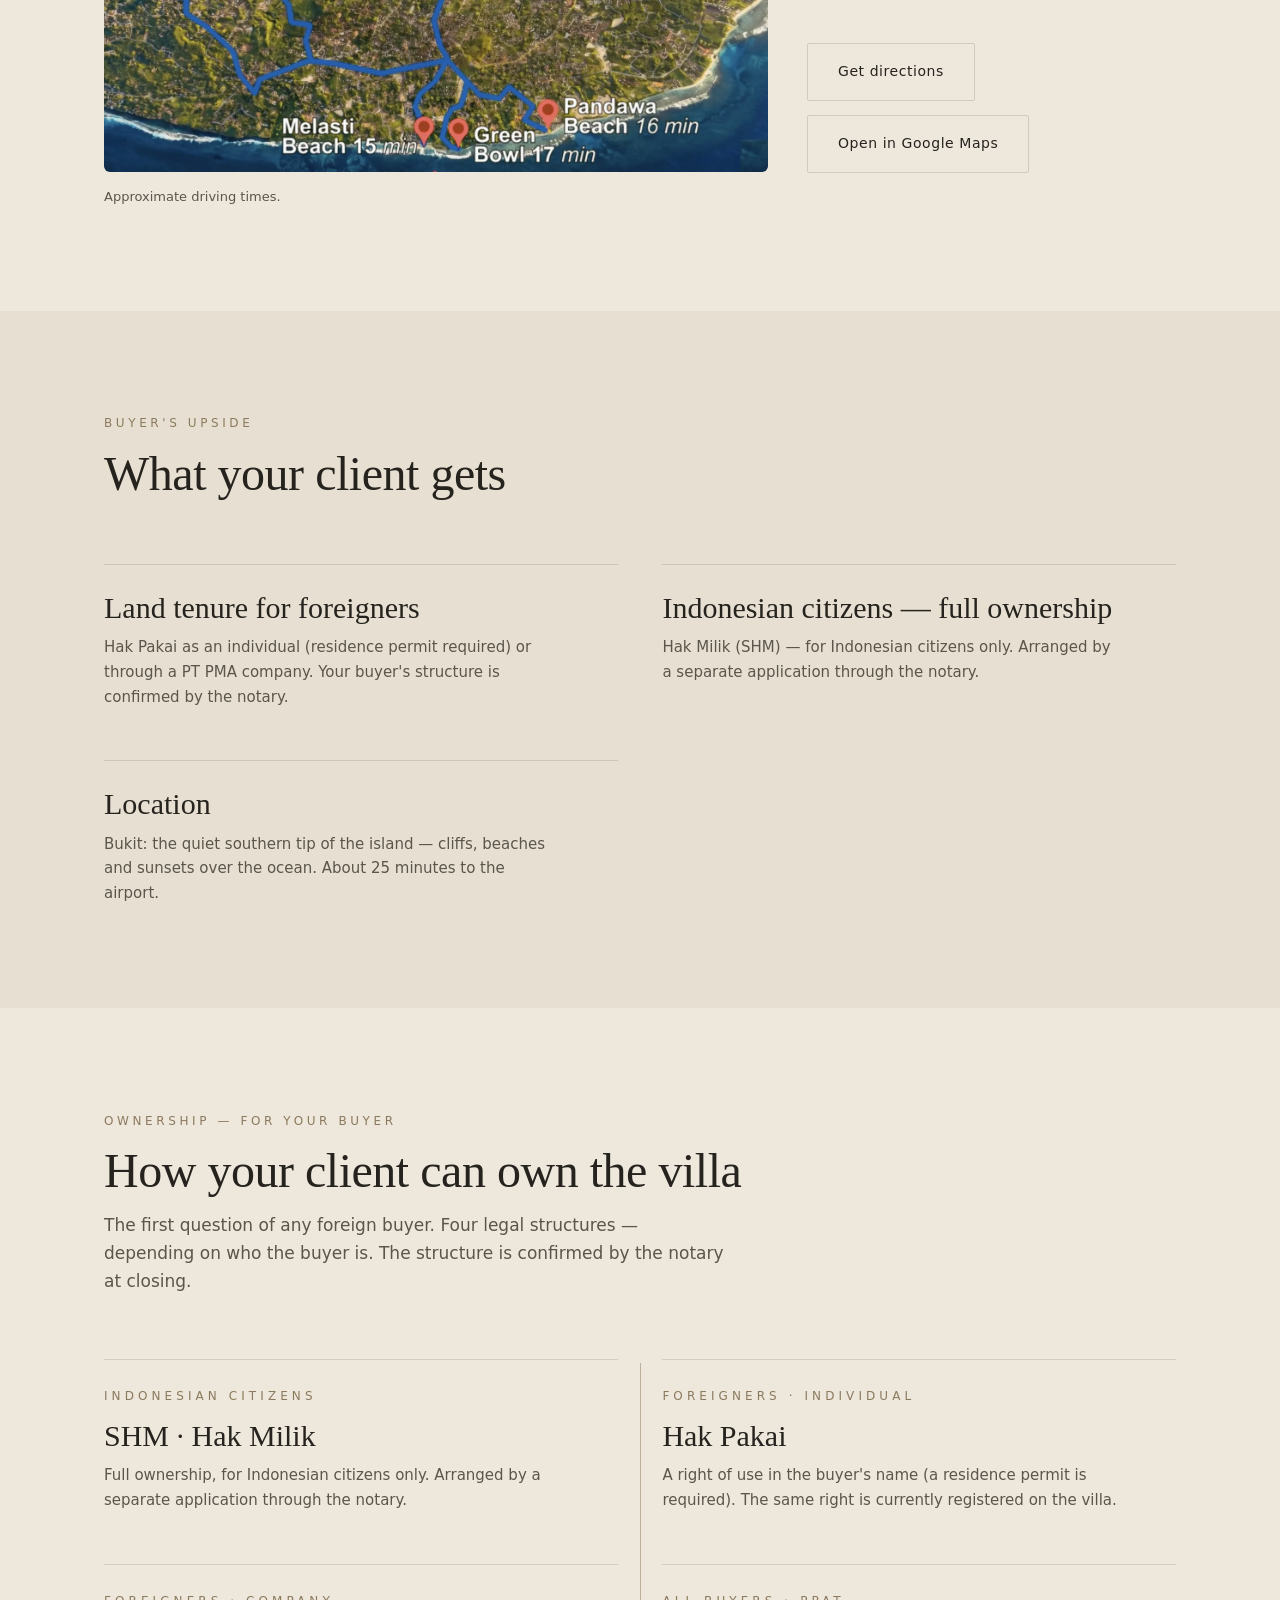
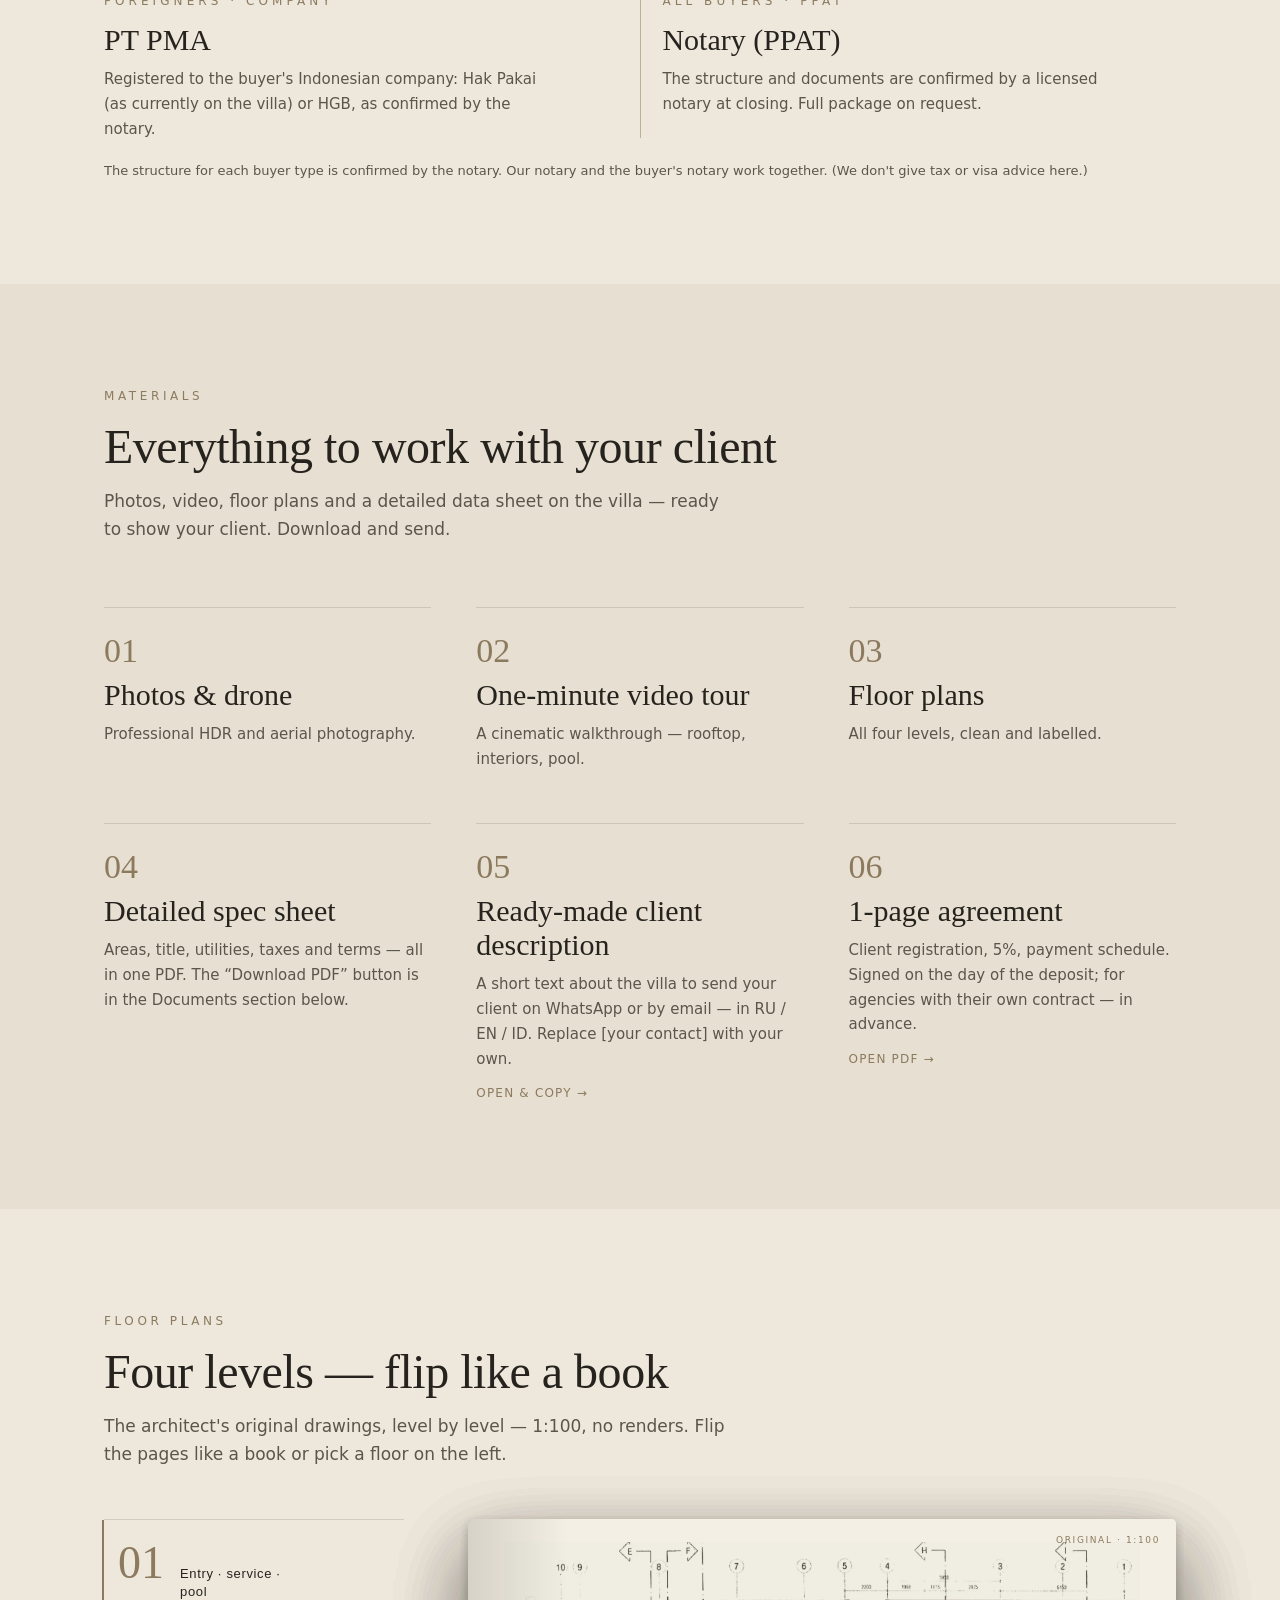
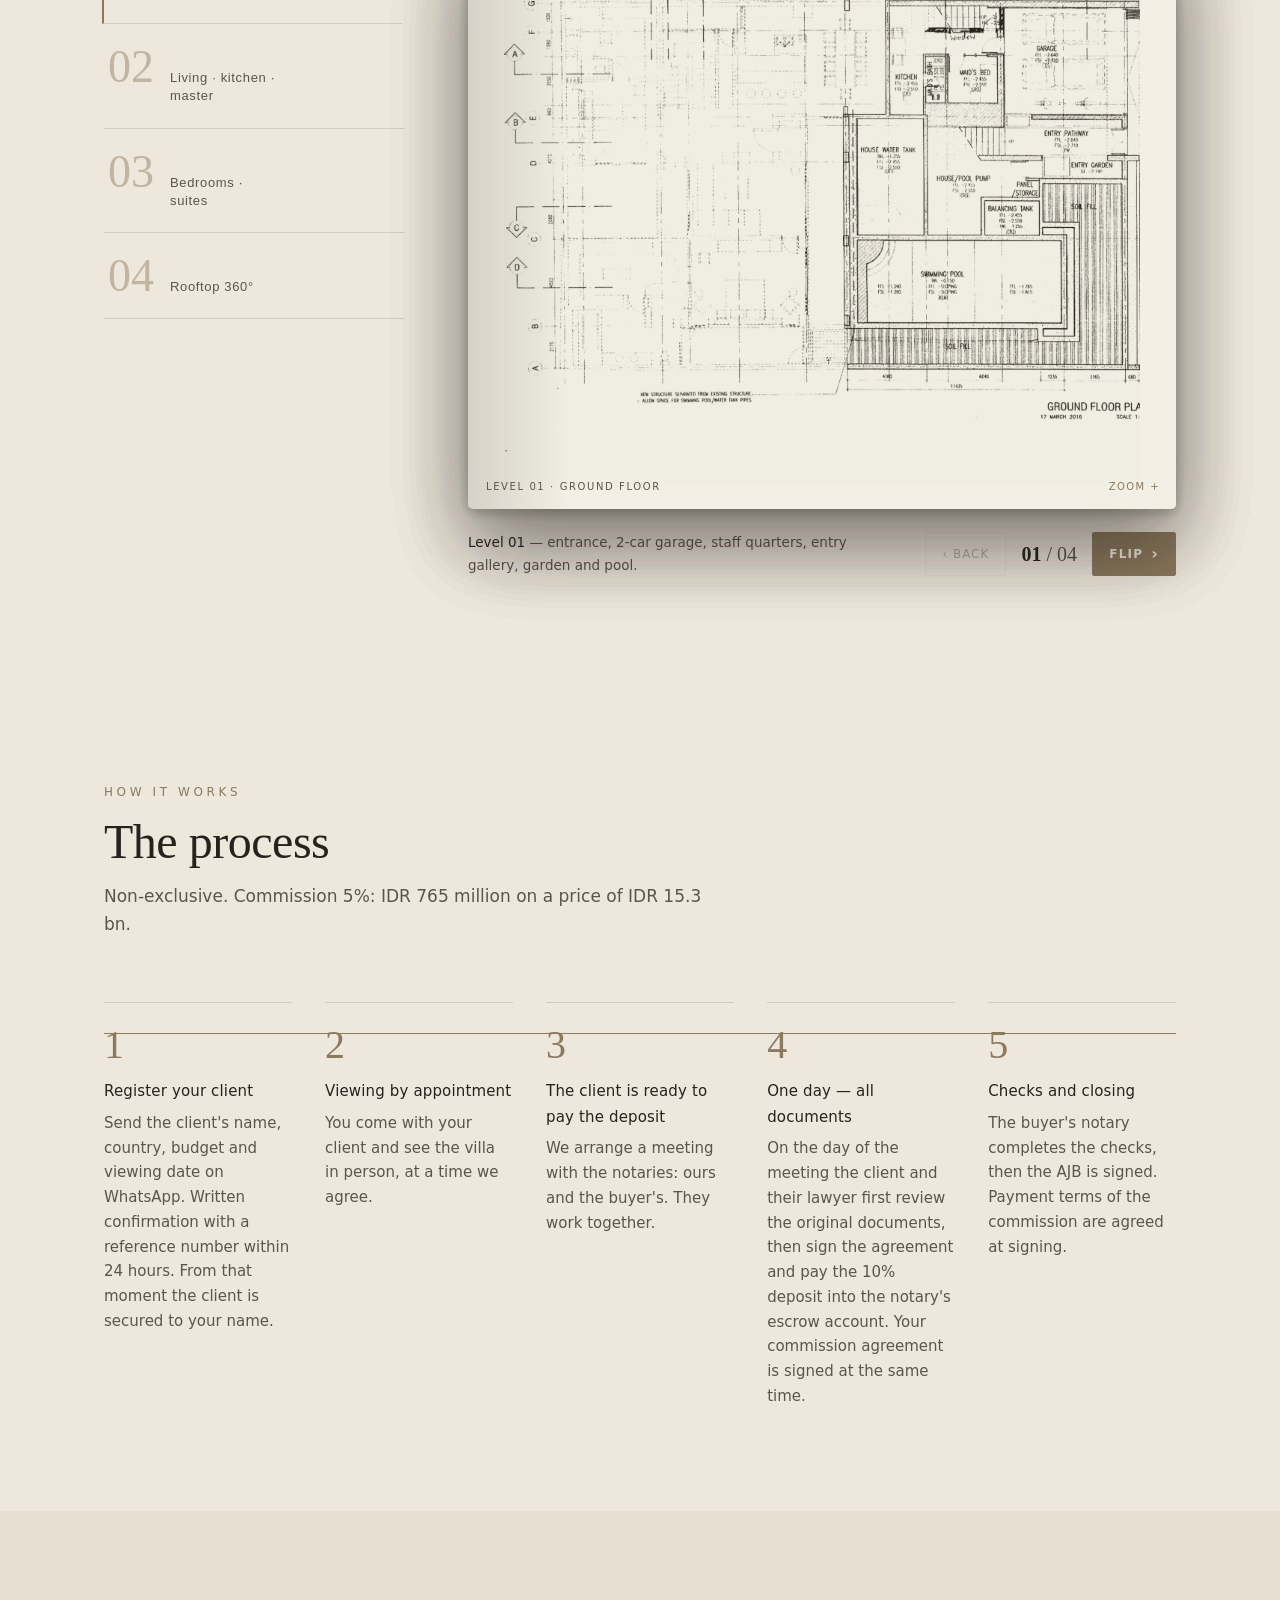
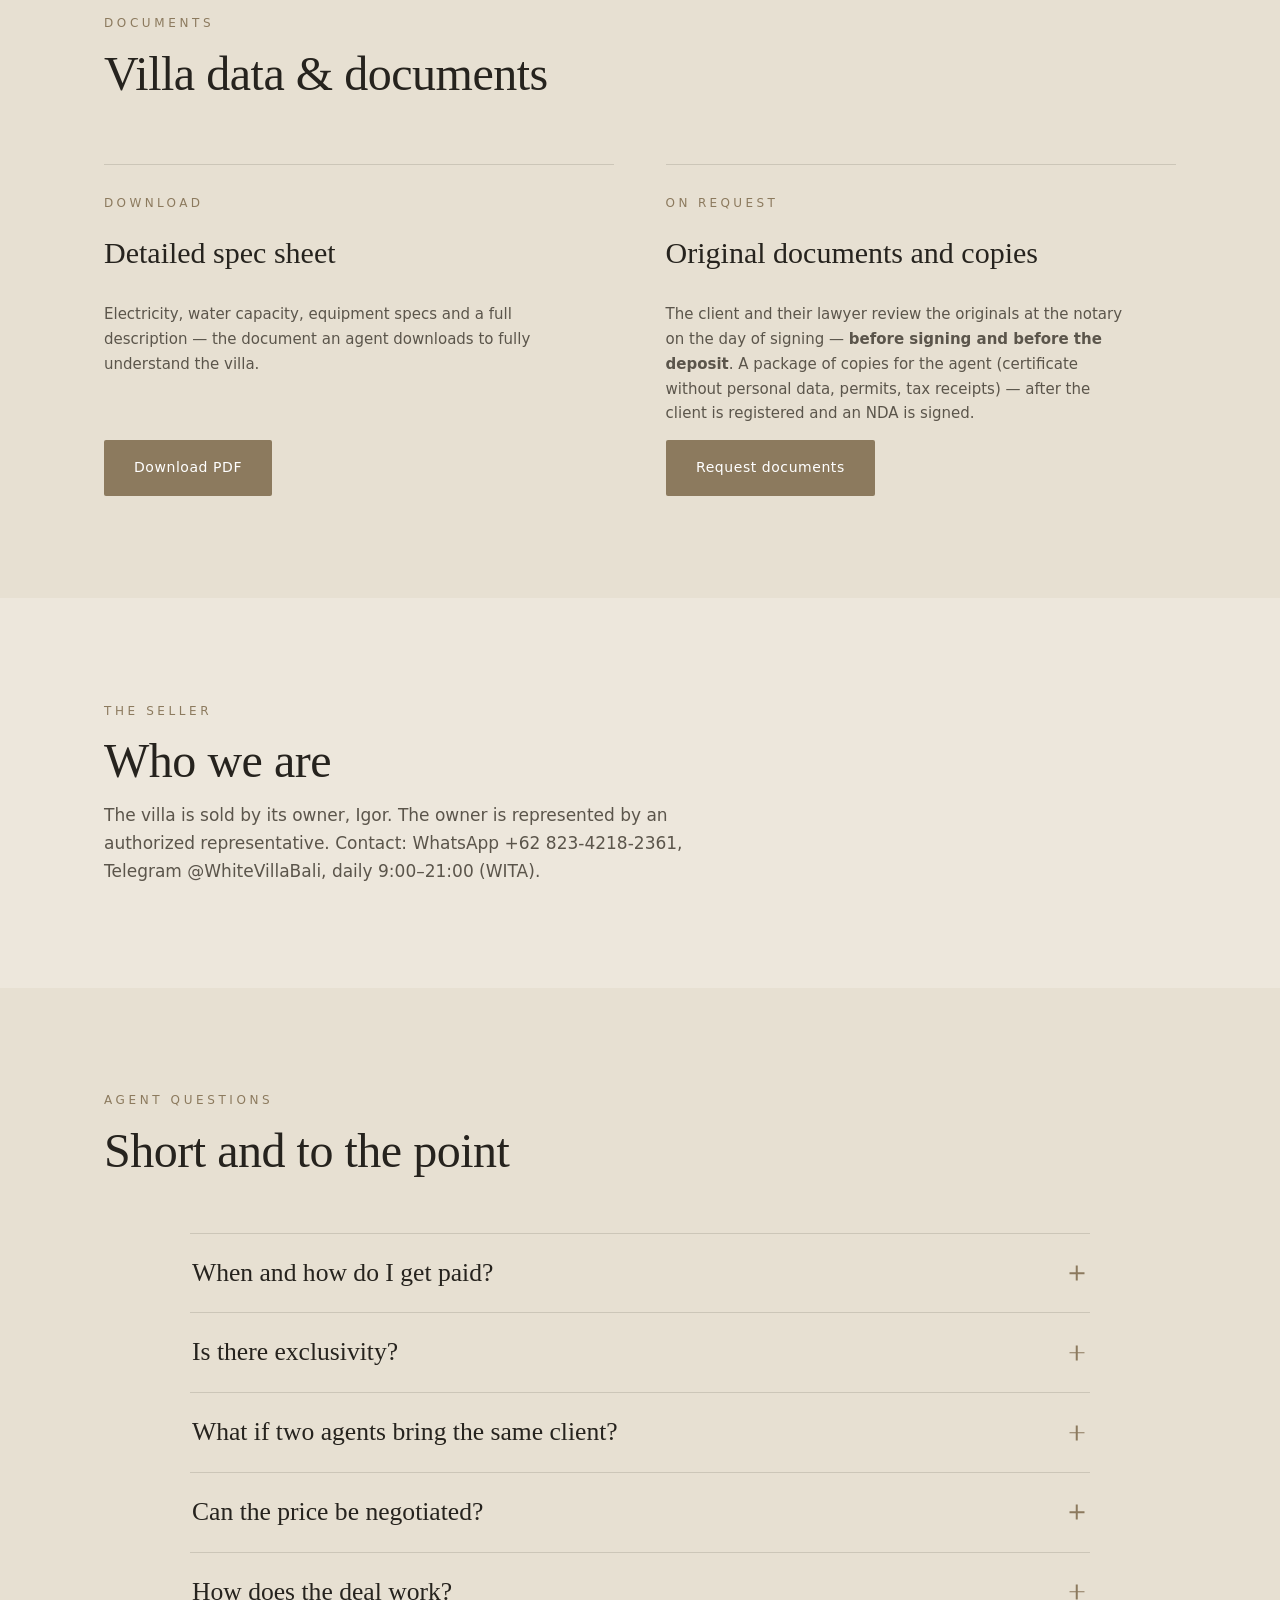
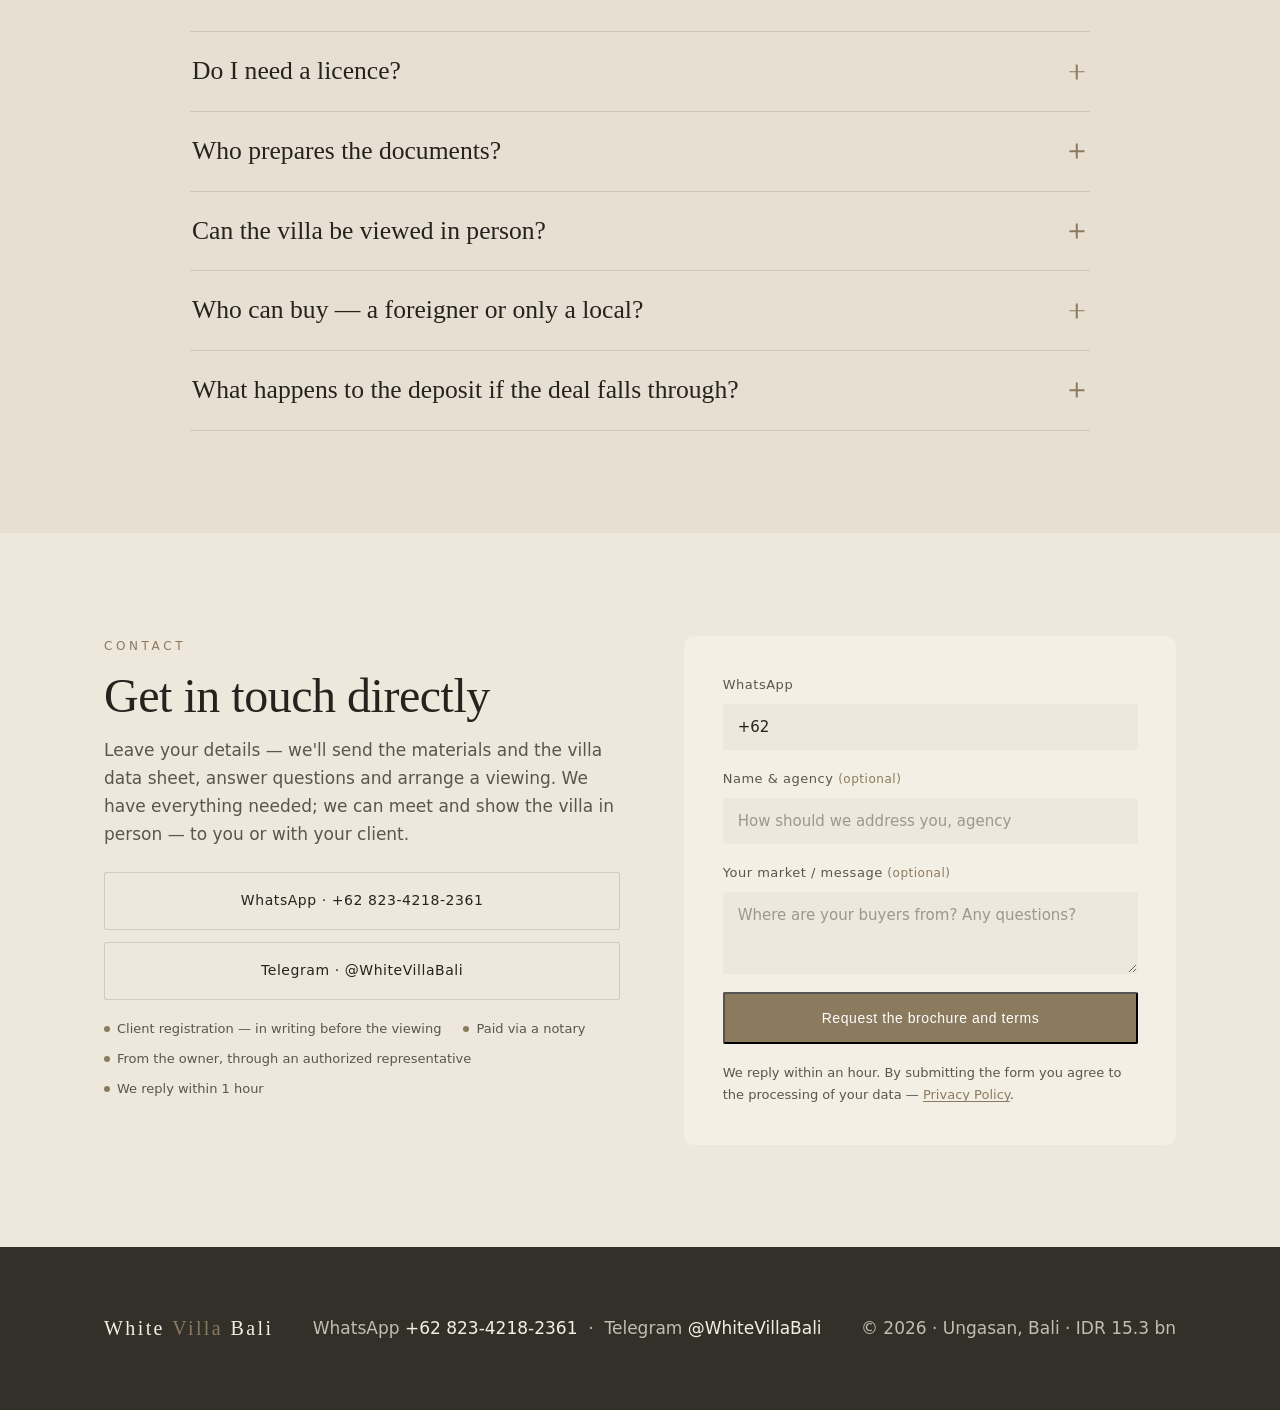
==== commit e28cbca7: "Add files via upload" ====
--- a/index.html
+++ b/index.html
@@ -632,7 +632,7 @@
   <div class="wrap">
     <div class="ag-grid ag-bens">
       <div class="ag-card"><h3 data-i18n="ben.c1h">Владение для иностранца</h3><p data-i18n="ben.c1p">Hak Pakai на физлицо (с видом на жительство) или через компанию PT PMA. Структуру под покупателя подтверждает нотариус.</p></div>
-            <div class="ag-card"><h3 data-i18n="ben.c3h">Гражданину Индонезии — полная собственность</h3><p data-i18n="ben.c3p">Hak Milik (SHM) — без срока, только для граждан Индонезии. Оформляем отдельной заявкой через нотариуса.</p></div>
+            <div class="ag-card"><h3 data-i18n="ben.c3h">Гражданину Индонезии — полная собственность</h3><p data-i18n="ben.c3p">Hak Milik (SHM) — только для граждан Индонезии. Оформляем отдельной заявкой через нотариуса.</p></div>
       <div class="ag-card"><h3 data-i18n="ben.c4h">Локация</h3><p data-i18n="ben.c4p">Букит: тихая южная вершина острова — скалы, пляжи и закаты над океаном. До аэропорта около 25 минут.</p></div>
     </div>
   </div>
@@ -650,7 +650,7 @@
       <div class="ag-card">
         <span class="who" data-i18n="own.who1">Граждане Индонезии</span>
         <h3>SHM · Hak Milik</h3>
-        <p data-i18n="own.p1">Полная собственность без срока, только для граждан Индонезии. Оформляем отдельной заявкой через нотариуса.</p>
+        <p data-i18n="own.p1">Полная собственность, только для граждан Индонезии. Оформляем отдельной заявкой через нотариуса.</p>
       </div>
       <div class="ag-card">
         <span class="who" data-i18n="own.who2">Иностранцы · физлицо</span>
@@ -1017,14 +1017,14 @@
         "ben.c1h": "Land tenure for foreigners",
         "ben.c1p": "Hak Pakai as an individual (residence permit required) or through a PT PMA company. Your buyer's structure is confirmed by the notary.",
         "ben.c3h": "Indonesian citizens — full ownership",
-        "ben.c3p": "Hak Milik (SHM) — no time limit, for Indonesian citizens only. Arranged by a separate application through the notary.",
+        "ben.c3p": "Hak Milik (SHM) — for Indonesian citizens only. Arranged by a separate application through the notary.",
         "ben.c4h": "Location",
         "ben.c4p": "Bukit: the quiet southern tip of the island — cliffs, beaches and sunsets over the ocean. About 25 minutes to the airport.",
         "own.eyebrow": "Ownership — for your buyer",
         "own.h2": "How your client can own the villa",
         "own.lead": "The first question of any foreign buyer. Four legal structures — depending on who the buyer is. The structure is confirmed by the notary at closing.",
         "own.who1": "Indonesian citizens",
-        "own.p1": "Full ownership with no time limit, for Indonesian citizens only. Arranged by a separate application through the notary.",
+        "own.p1": "Full ownership, for Indonesian citizens only. Arranged by a separate application through the notary.",
         "own.who2": "Foreigners · individual",
         "own.p2": "A right of use in the buyer's name (a residence permit is required). The same right is currently registered on the villa.",
         "own.who3": "Foreigners · company",
@@ -1202,14 +1202,14 @@
         "ben.c1h": "Kepemilikan untuk WNA",
         "ben.c1p": "Hak Pakai atas nama pribadi (dengan izin tinggal) atau melalui PT PMA. Struktur untuk pembeli Anda dikonfirmasi notaris.",
         "ben.c3h": "WNI — hak milik penuh",
-        "ben.c3p": "SHM (Hak Milik) — tanpa batas waktu, hanya untuk WNI. Diurus melalui permohonan terpisah lewat notaris.",
+        "ben.c3p": "SHM (Hak Milik) — hanya untuk WNI. Diurus melalui permohonan terpisah lewat notaris.",
         "ben.c4h": "Lokasi",
         "ben.c4p": "Bukit: ujung selatan pulau yang tenang — tebing, pantai, dan matahari terbenam di atas laut. Sekitar 25 menit ke bandara.",
         "own.eyebrow": "Kepemilikan — untuk pembeli Anda",
         "own.h2": "Cara klien Anda dapat memiliki vila",
         "own.lead": "Pertanyaan pertama setiap pembeli asing. Empat struktur legal — tergantung siapa pembelinya. Struktur dikonfirmasi notaris saat transaksi.",
         "own.who1": "WNI",
-        "own.p1": "Kepemilikan penuh tanpa batas waktu, hanya untuk WNI. Diurus melalui permohonan terpisah lewat notaris.",
+        "own.p1": "Kepemilikan penuh, hanya untuk WNI. Diurus melalui permohonan terpisah lewat notaris.",
         "own.who2": "WNA · pribadi",
         "own.p2": "Hak atas tanah atas nama pembeli (WNA perlu izin tinggal). Vila ini saat ini juga berstatus Hak Pakai.",
         "own.who3": "WNA · perusahaan",
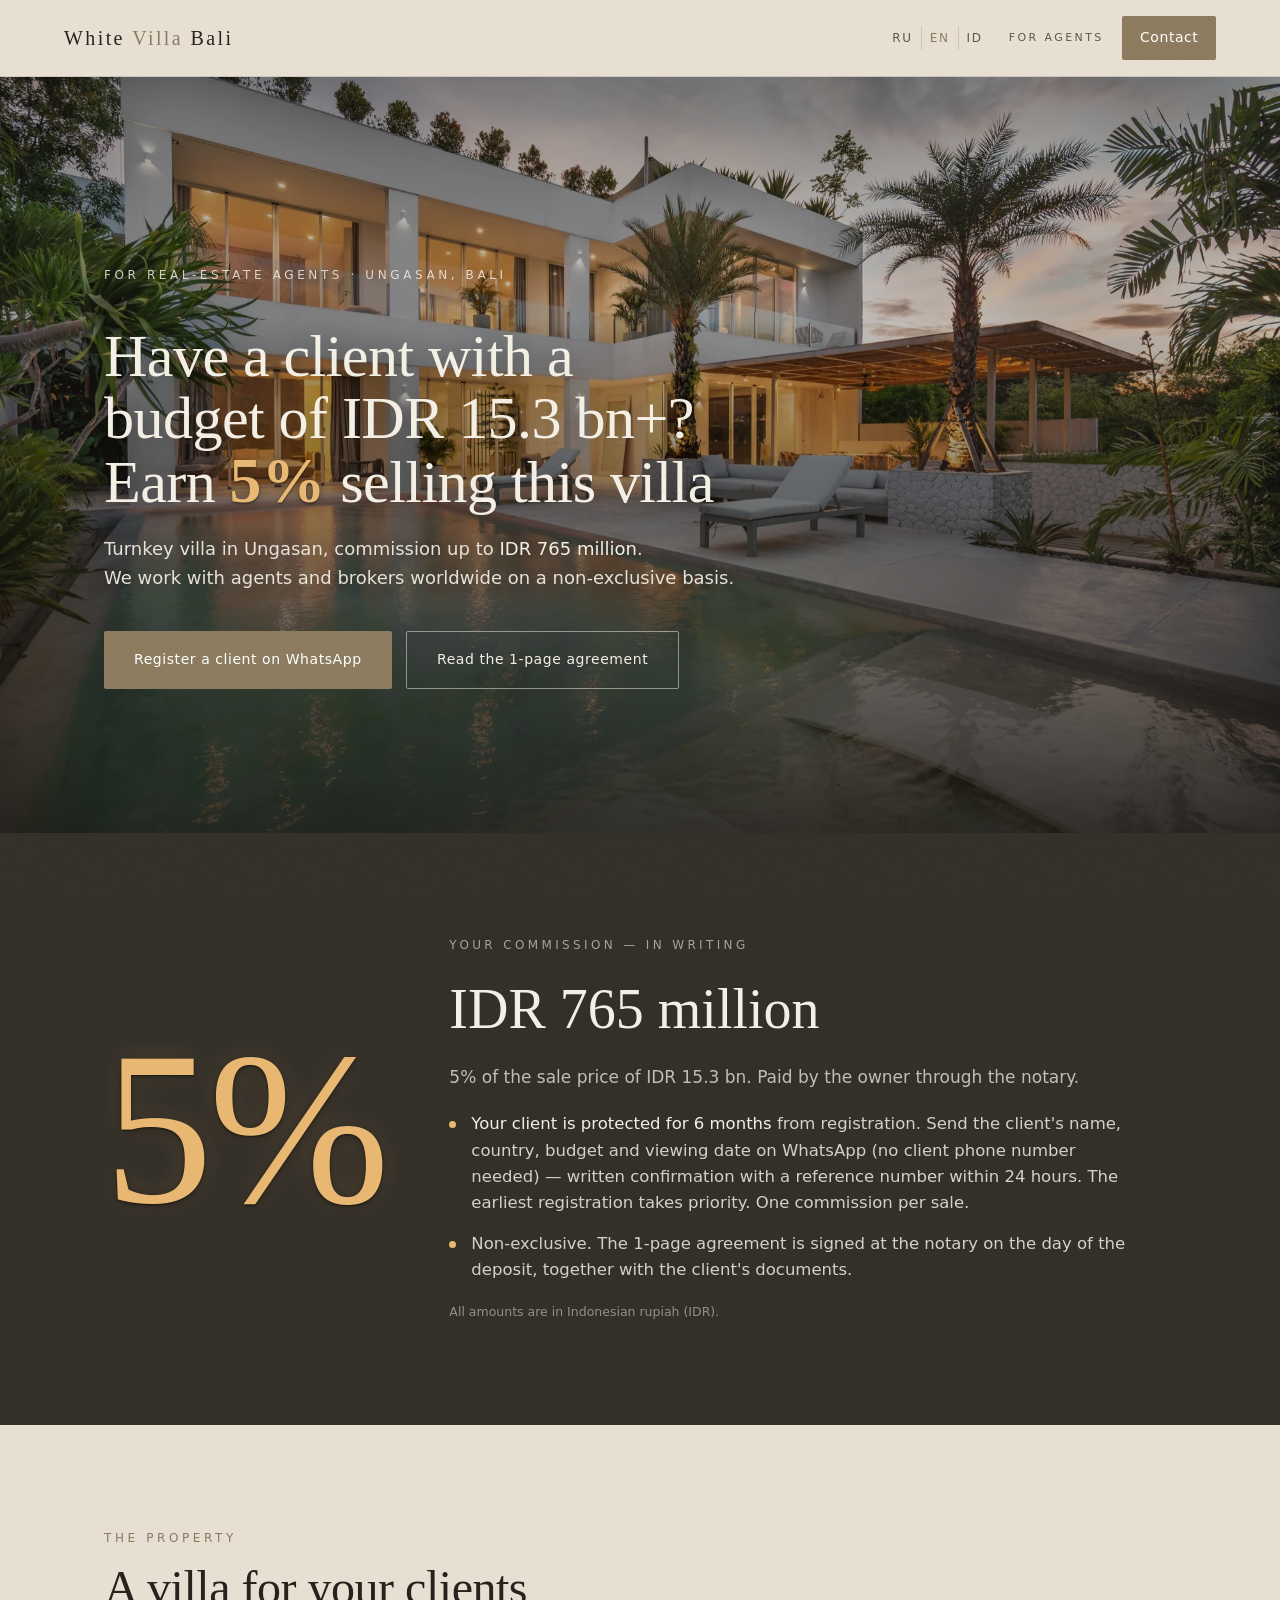
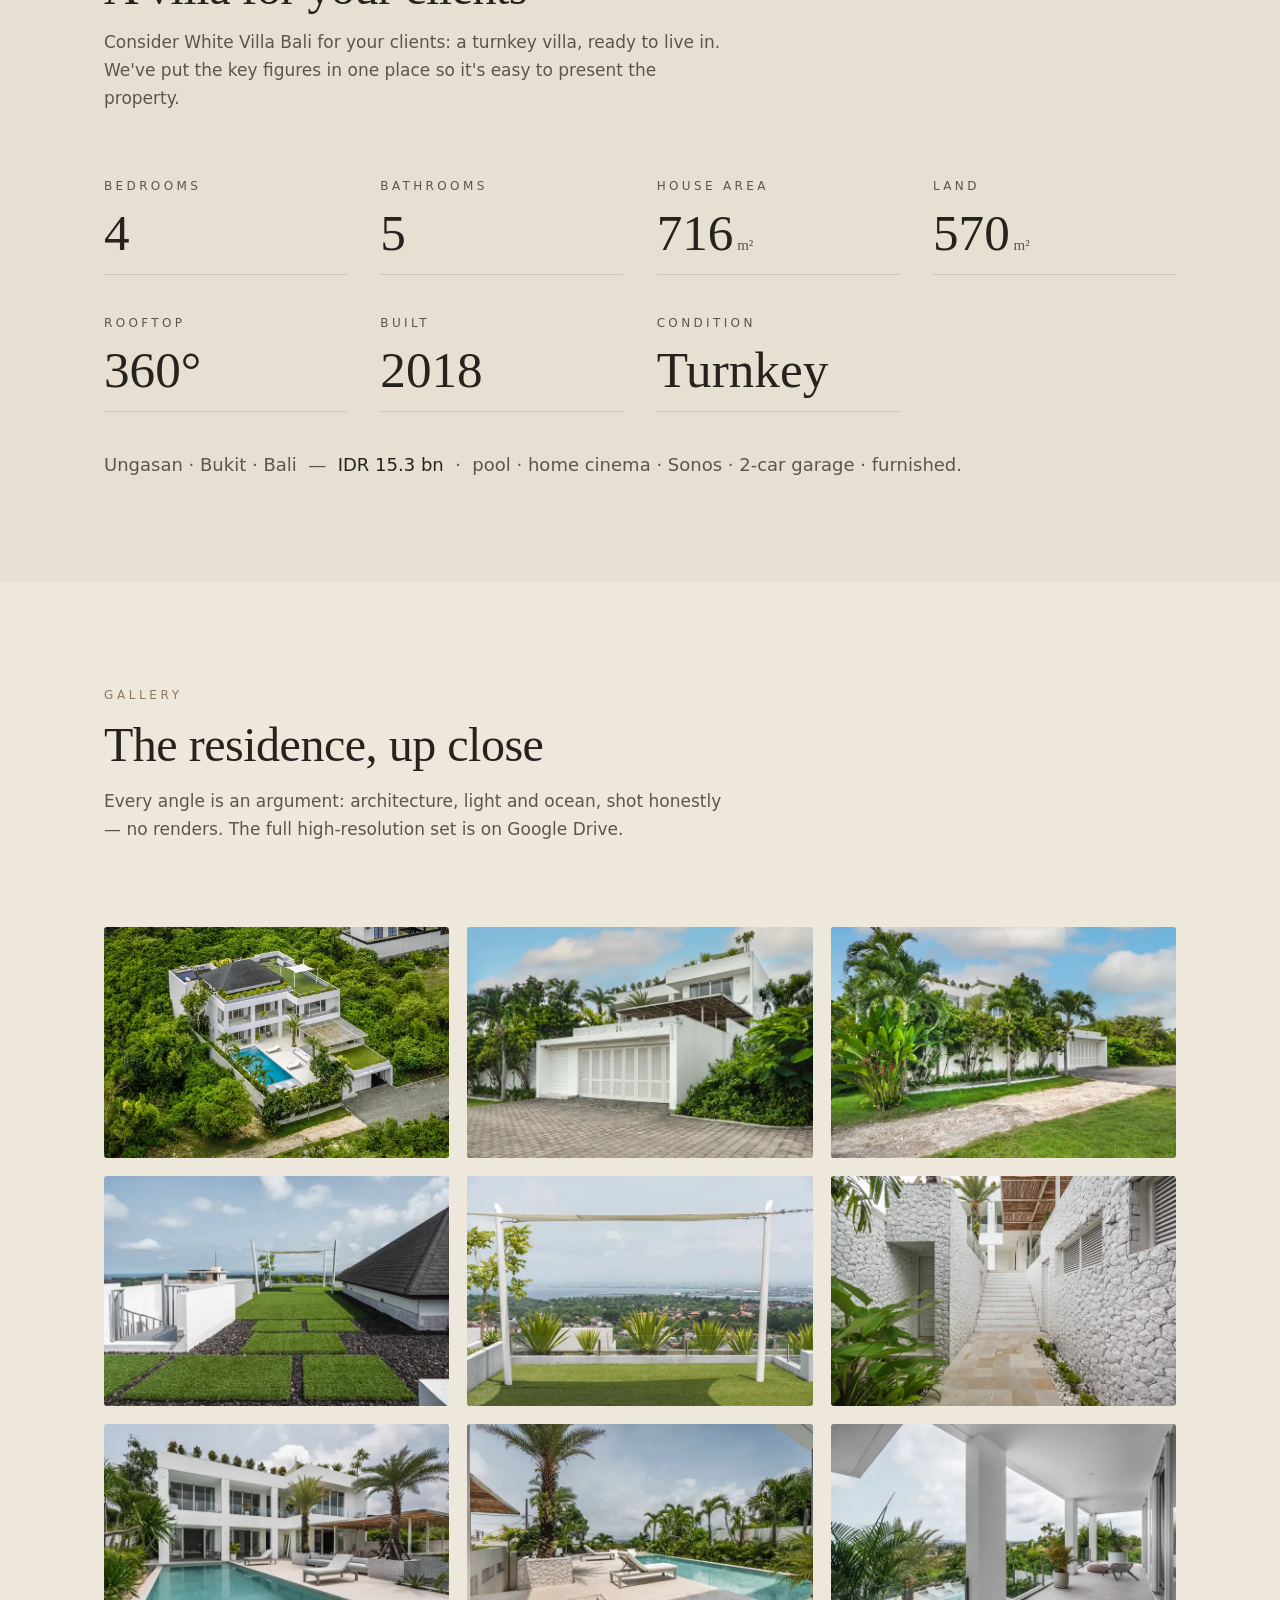
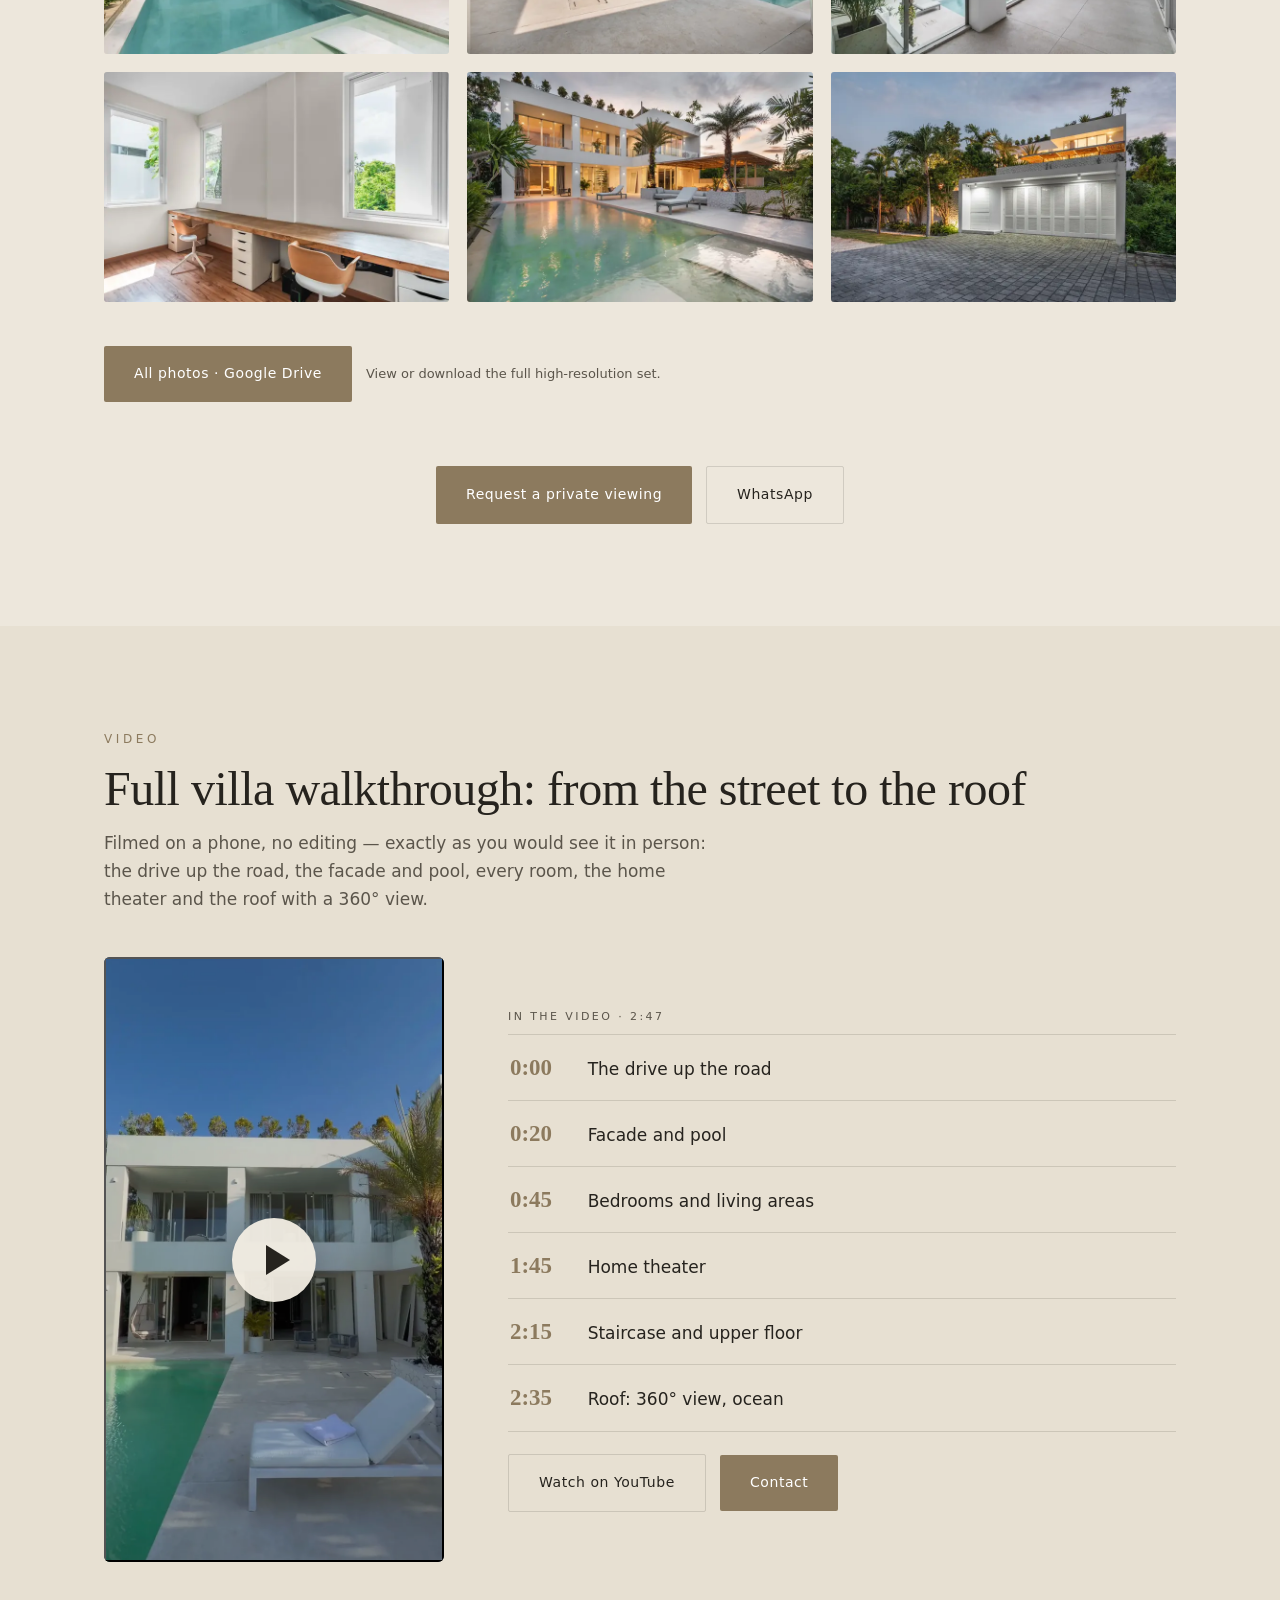
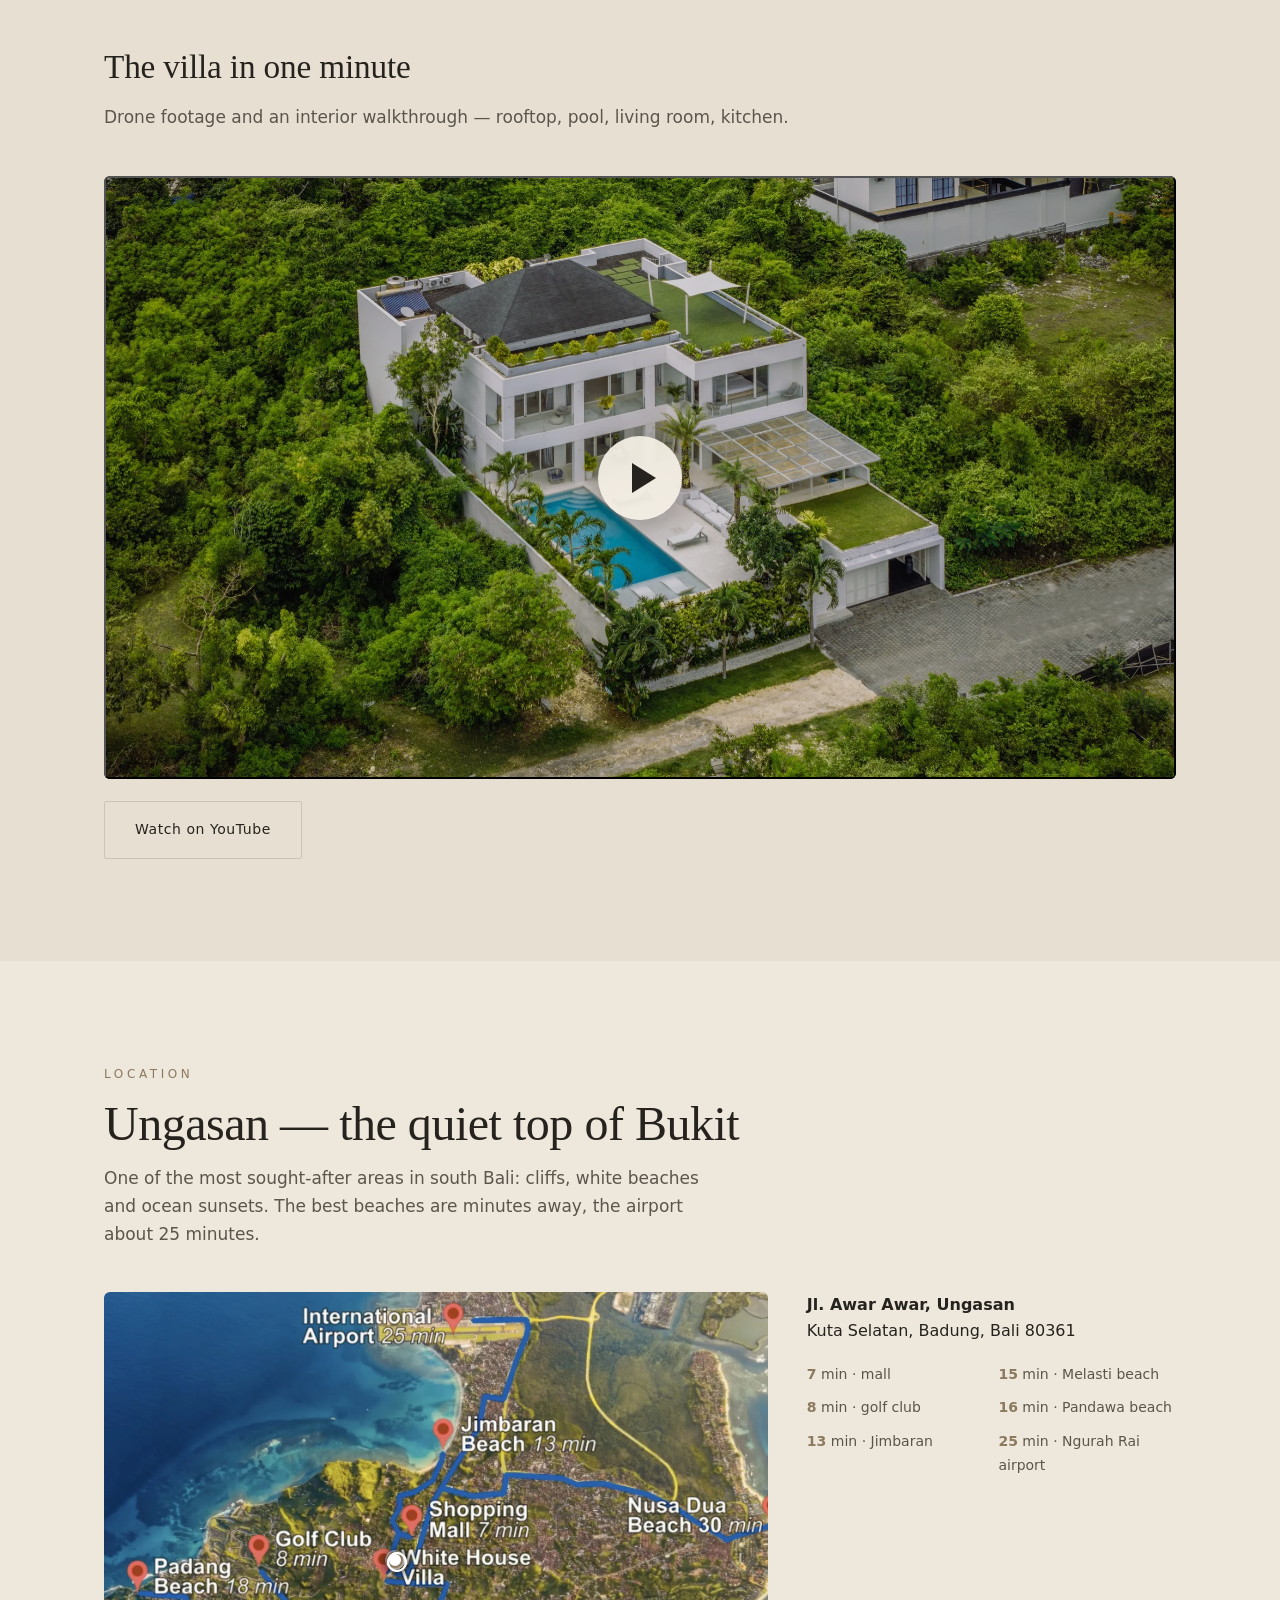
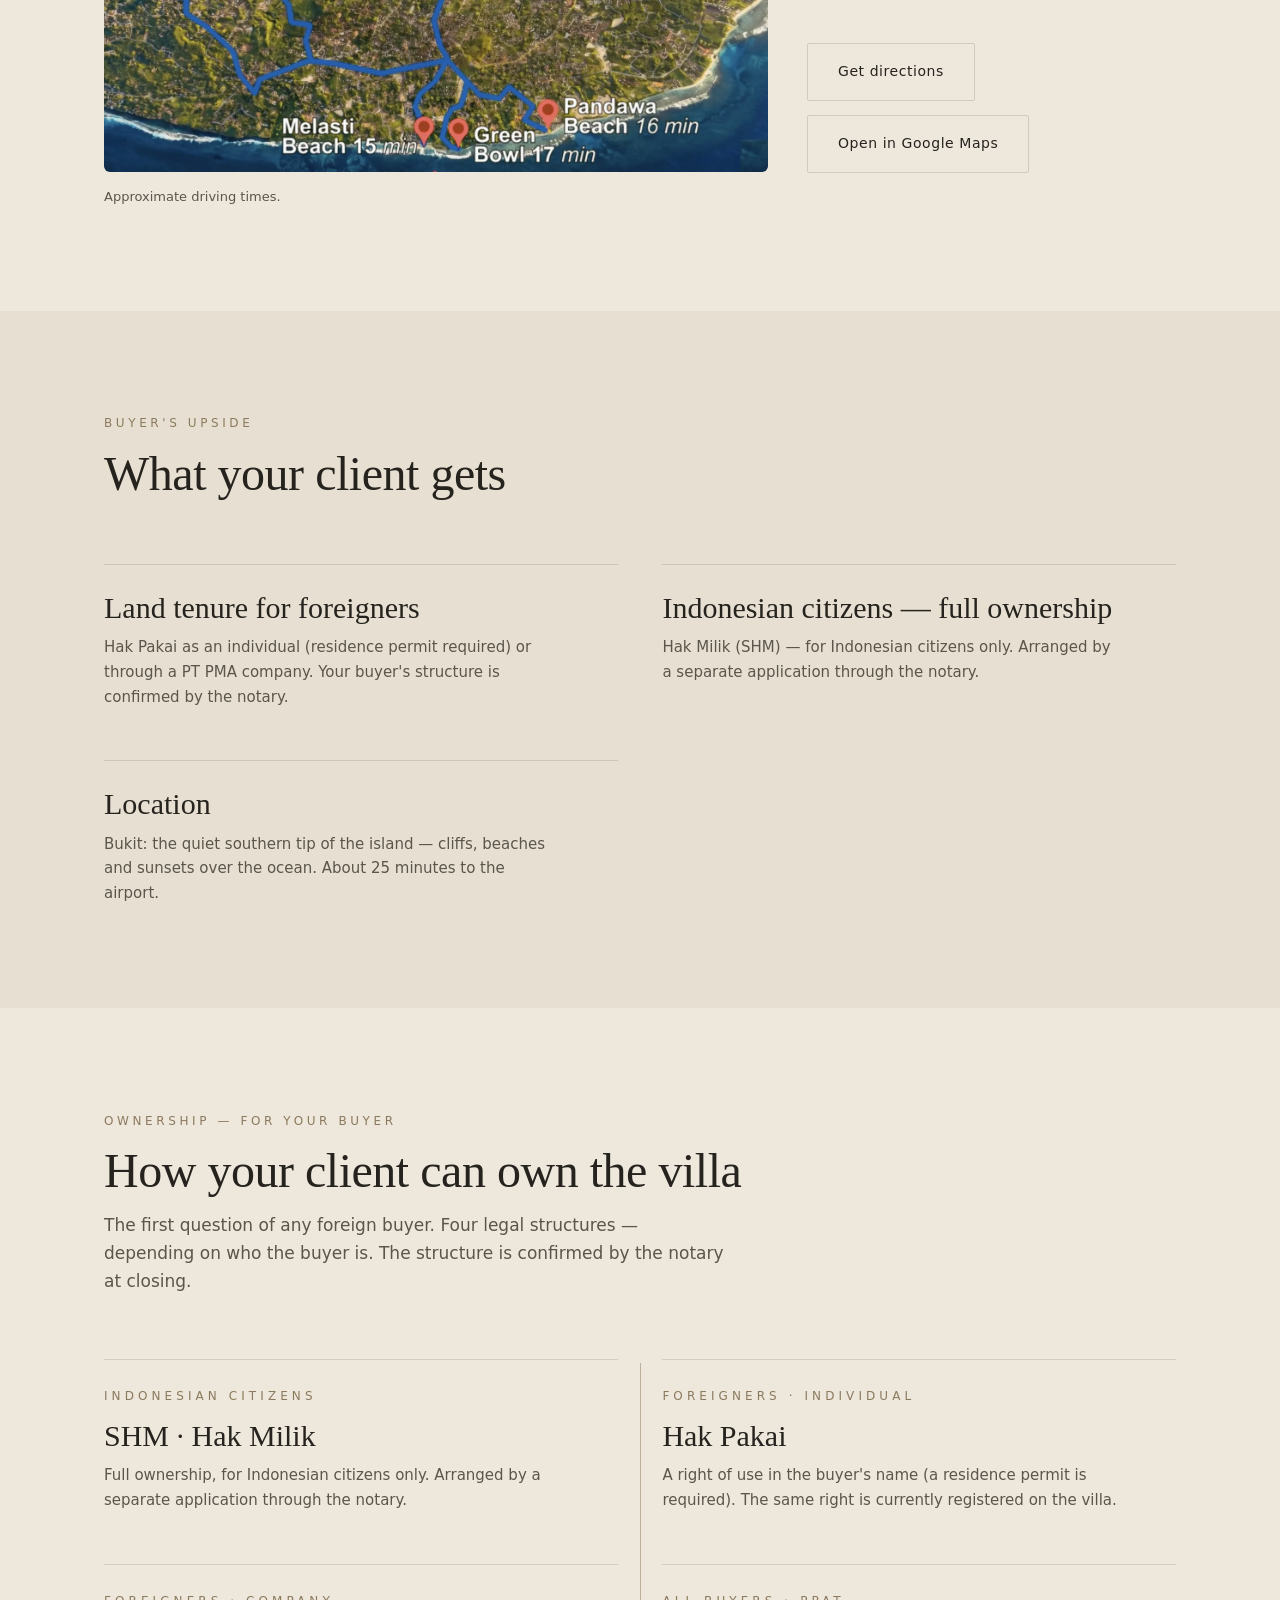
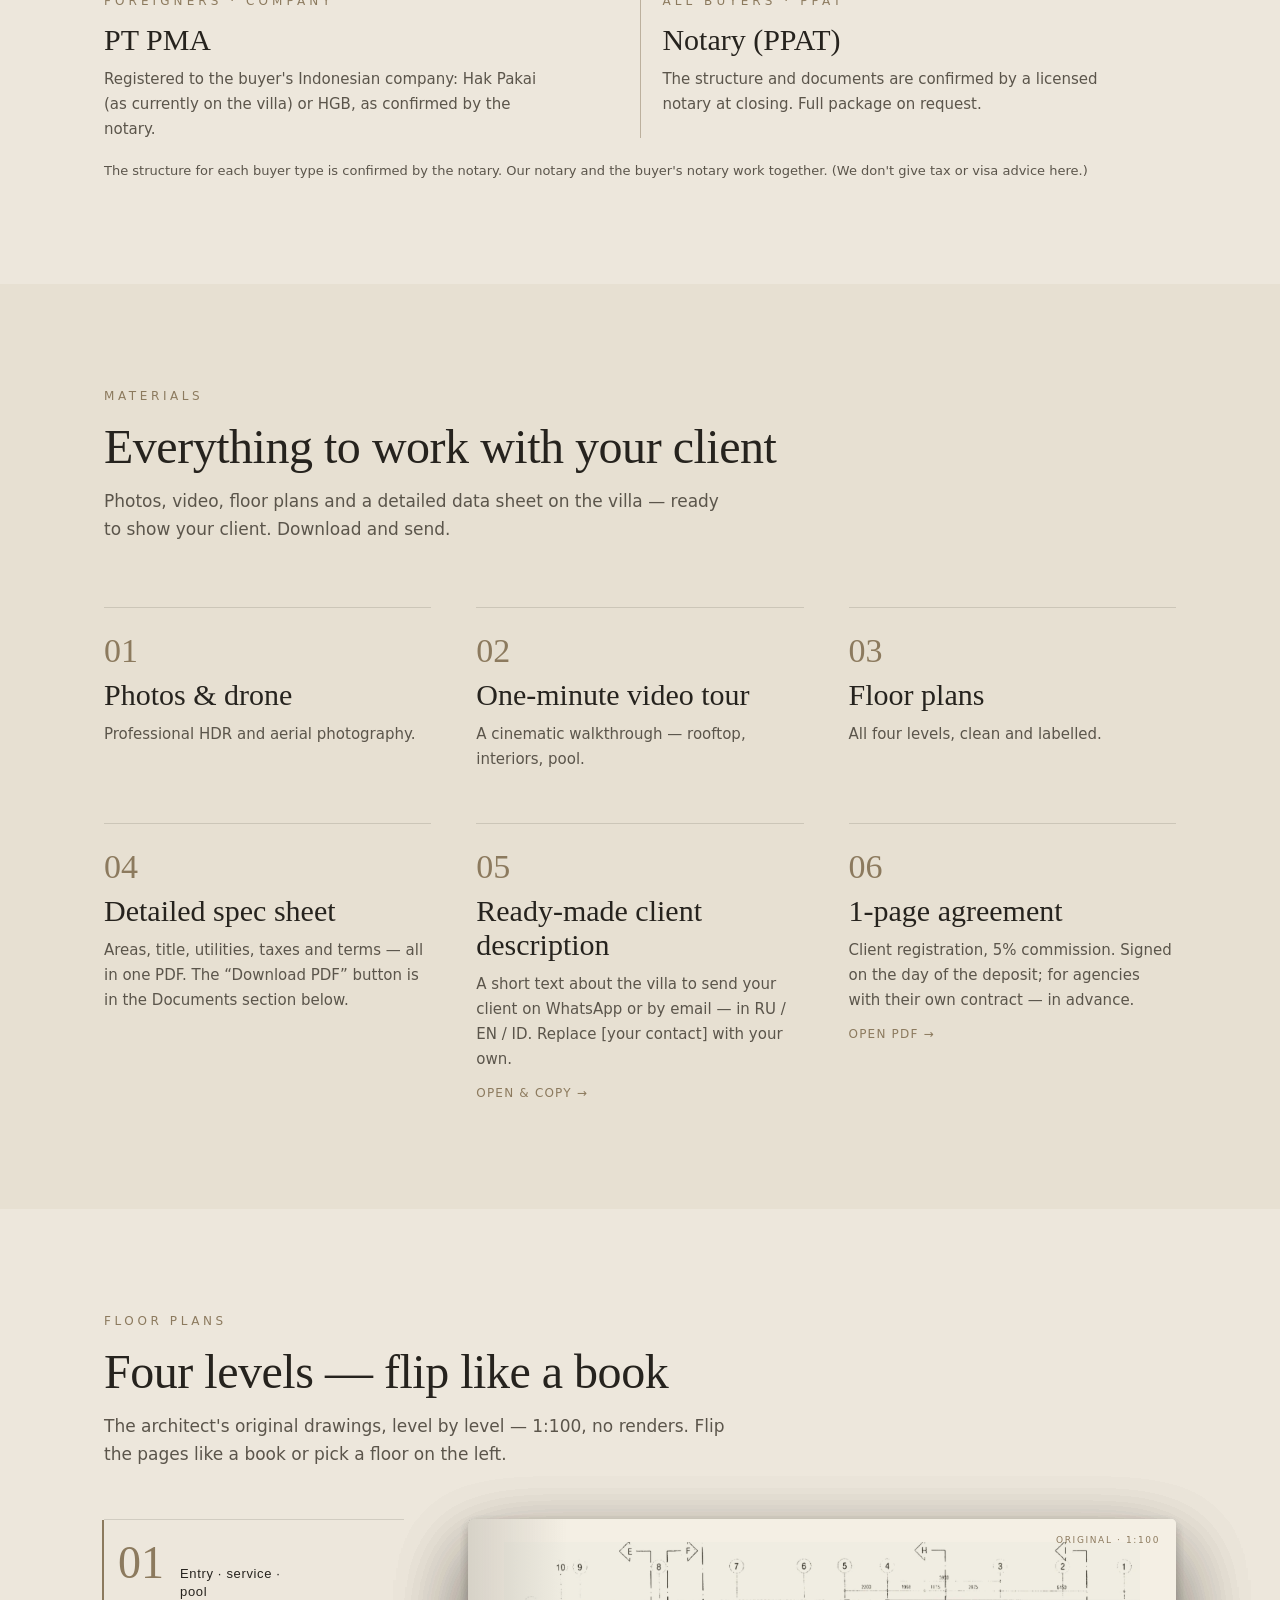
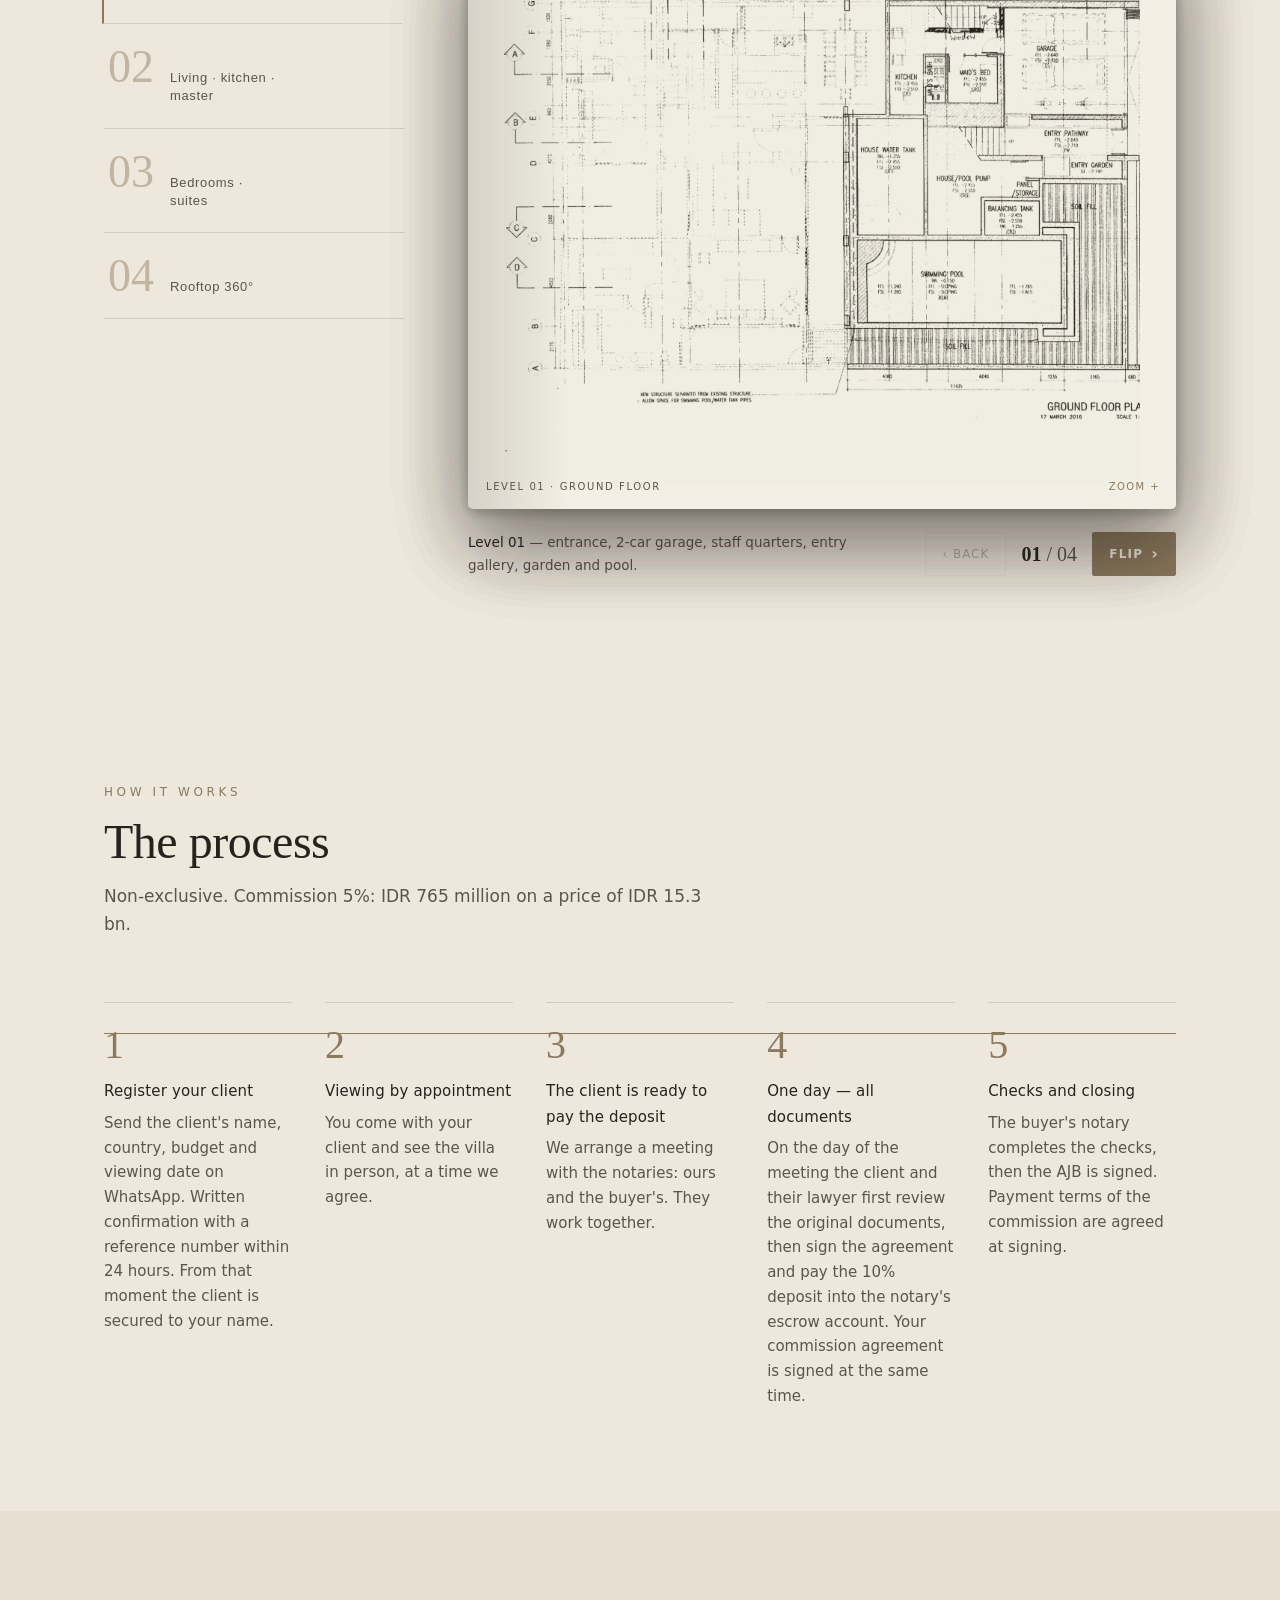
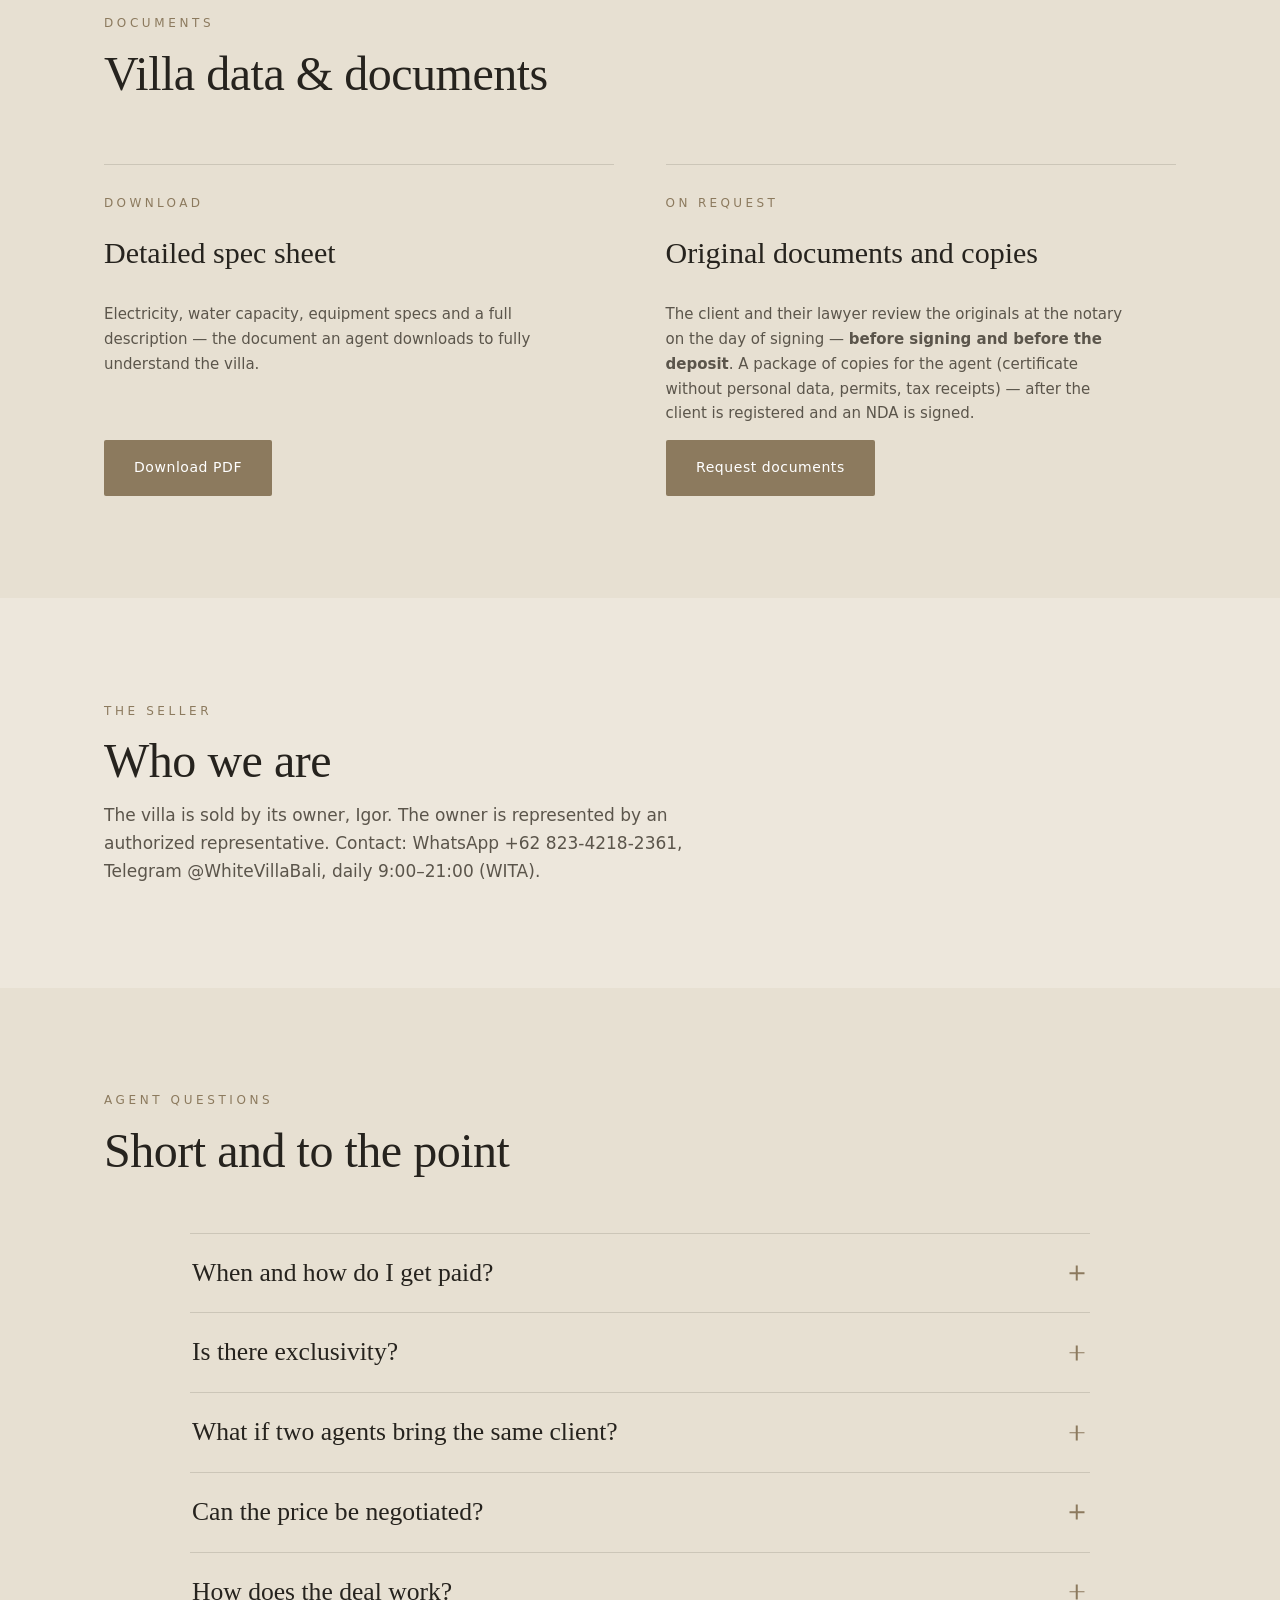
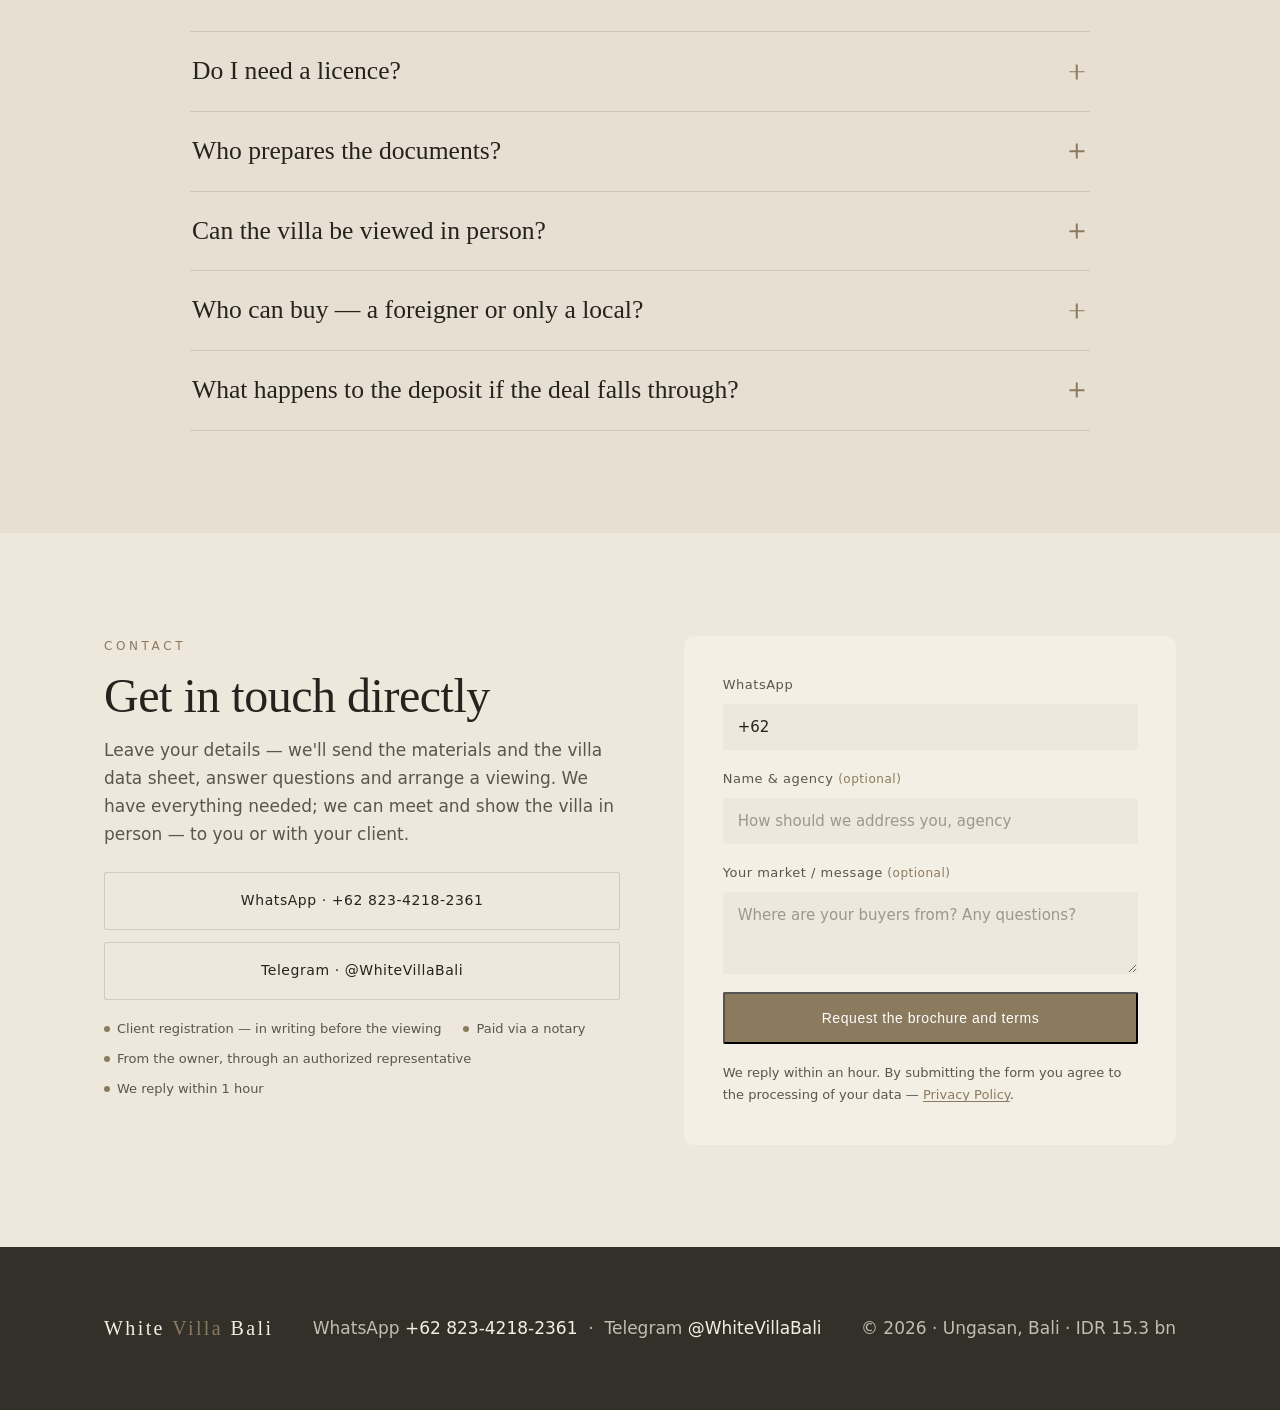
==== commit 2a12de37: "Add files via upload" ====
--- a/index.html
+++ b/index.html
@@ -686,7 +686,7 @@
       <div class="ag-card"><p class="n">03</p><h3 data-i18n="kit.c3h">Планировки</h3><p data-i18n="kit.c3p">Все четыре уровня, чисто и с подписями.</p></div>
       <div class="ag-card"><p class="n">04</p><h3 data-i18n="kit.c4h">Детальный спец-лист</h3><p data-i18n="kit.c4p">Площади, титул, коммуникации, налоги и условия — всё в одном PDF. Кнопка «Скачать PDF» — в разделе «Документы» ниже.</p></div>
       <div class="ag-card" data-open="agDesc" role="button" tabindex="0"><p class="n">05</p><h3 data-i18n="kit.c5h">Готовое описание для клиента</h3><p data-i18n="kit.c5p">Короткий текст о вилле для отправки клиенту в WhatsApp или на e-mail — на RU / EN / ID. Вместо [ваш контакт] впишите свой.</p><span class="open-cue" data-i18n="kit.c5cue">Открыть и скопировать →</span></div>
-      <a class="ag-card" href="/agents/white-villa-agent-agreement-id.pdf" target="_blank" rel="noopener" data-agreement data-place="kit"><p class="n">06</p><h3 data-i18n="kit.c6h">Соглашение на 1 странице</h3><p data-i18n="kit.c6p">Регистрация клиента, 5%, график выплат. Подписывается в день депозита; агентствам с собственным договором — заранее.</p><span class="open-cue" data-i18n="kit.c6cue">Открыть PDF →</span></a>
+      <a class="ag-card" href="/agents/white-villa-agent-agreement-id.pdf" target="_blank" rel="noopener" data-agreement data-place="kit"><p class="n">06</p><h3 data-i18n="kit.c6h">Соглашение на 1 странице</h3><p data-i18n="kit.c6p">Регистрация клиента, комиссия 5%. Подписывается в день депозита; агентствам с собственным договором — заранее.</p><span class="open-cue" data-i18n="kit.c6cue">Открыть PDF →</span></a>
     </div>
   </div>
 </section>
@@ -1045,7 +1045,7 @@
         "kit.c5p": "A short text about the villa to send your client on WhatsApp or by email — in RU / EN / ID. Replace [your contact] with your own.",
         "kit.c5cue": "Open & copy →",
         "kit.c6h": "1-page agreement",
-        "kit.c6p": "Client registration, 5%, payment schedule. Signed on the day of the deposit; for agencies with their own contract — in advance.",
+        "kit.c6p": "Client registration, 5% commission. Signed on the day of the deposit; for agencies with their own contract — in advance.",
         "pln.eyebrow": "Floor plans",
         "pln.h2": "Four levels&nbsp;— flip like a&nbsp;book",
         "pln.lead": "The architect's original drawings, level by level&nbsp;— 1:100, no renders. Flip the pages like a&nbsp;book or pick a floor on the left.",
@@ -1230,7 +1230,7 @@
         "kit.c5p": "Teks singkat tentang vila untuk dikirim ke klien via WhatsApp atau email — dalam RU / EN / ID. Ganti [kontak Anda] dengan kontak Anda sendiri.",
         "kit.c5cue": "Buka & salin →",
         "kit.c6h": "Perjanjian 1 halaman",
-        "kit.c6p": "Pendaftaran klien, fee 5%, jadwal pembayaran. Ditandatangani pada hari DP; untuk agensi dengan kontrak sendiri — lebih awal.",
+        "kit.c6p": "Pendaftaran klien, fee 5%. Ditandatangani pada hari DP; untuk agensi dengan kontrak sendiri — lebih awal.",
         "pln.eyebrow": "Denah",
         "pln.h2": "Empat lantai&nbsp;— buka seperti&nbsp;buku",
         "pln.lead": "Gambar asli arsitek, lantai demi lantai&nbsp;— 1:100, tanpa render. Buka halaman seperti&nbsp;buku atau pilih lantai di kiri.",
